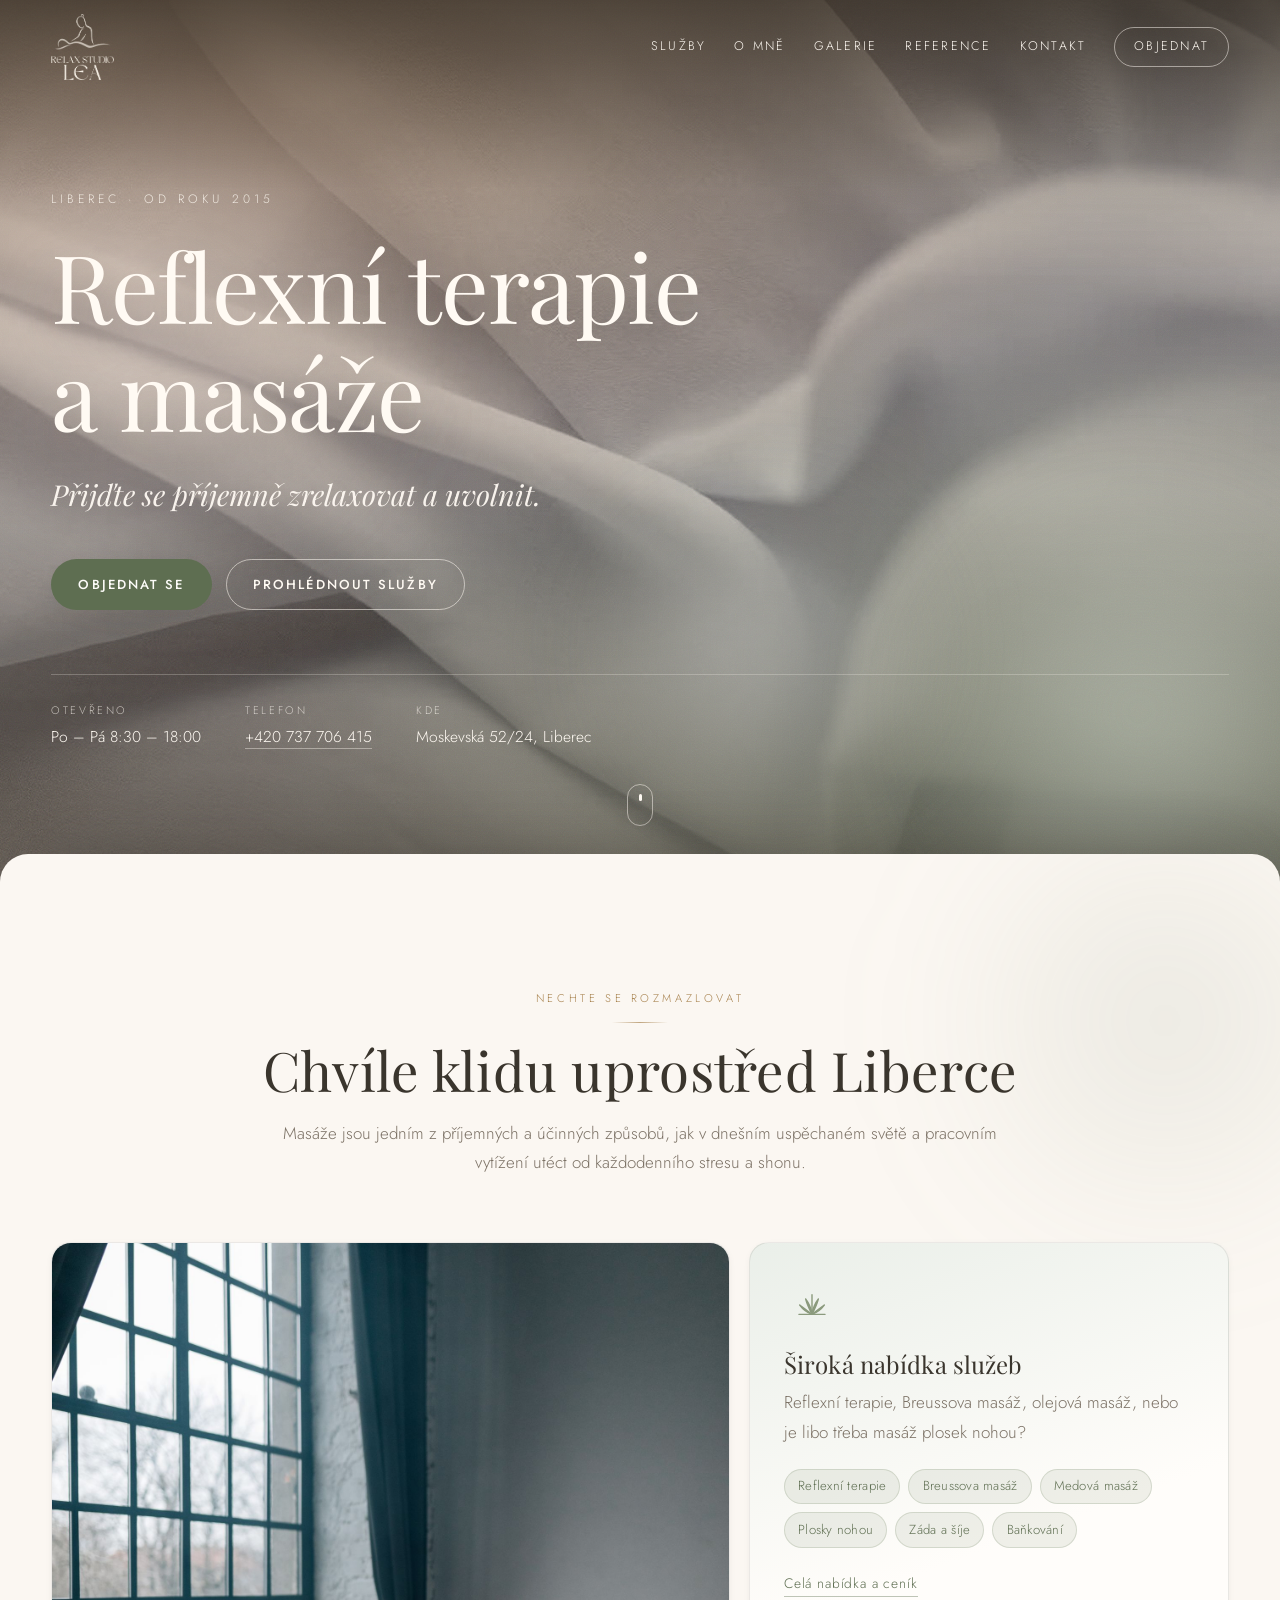
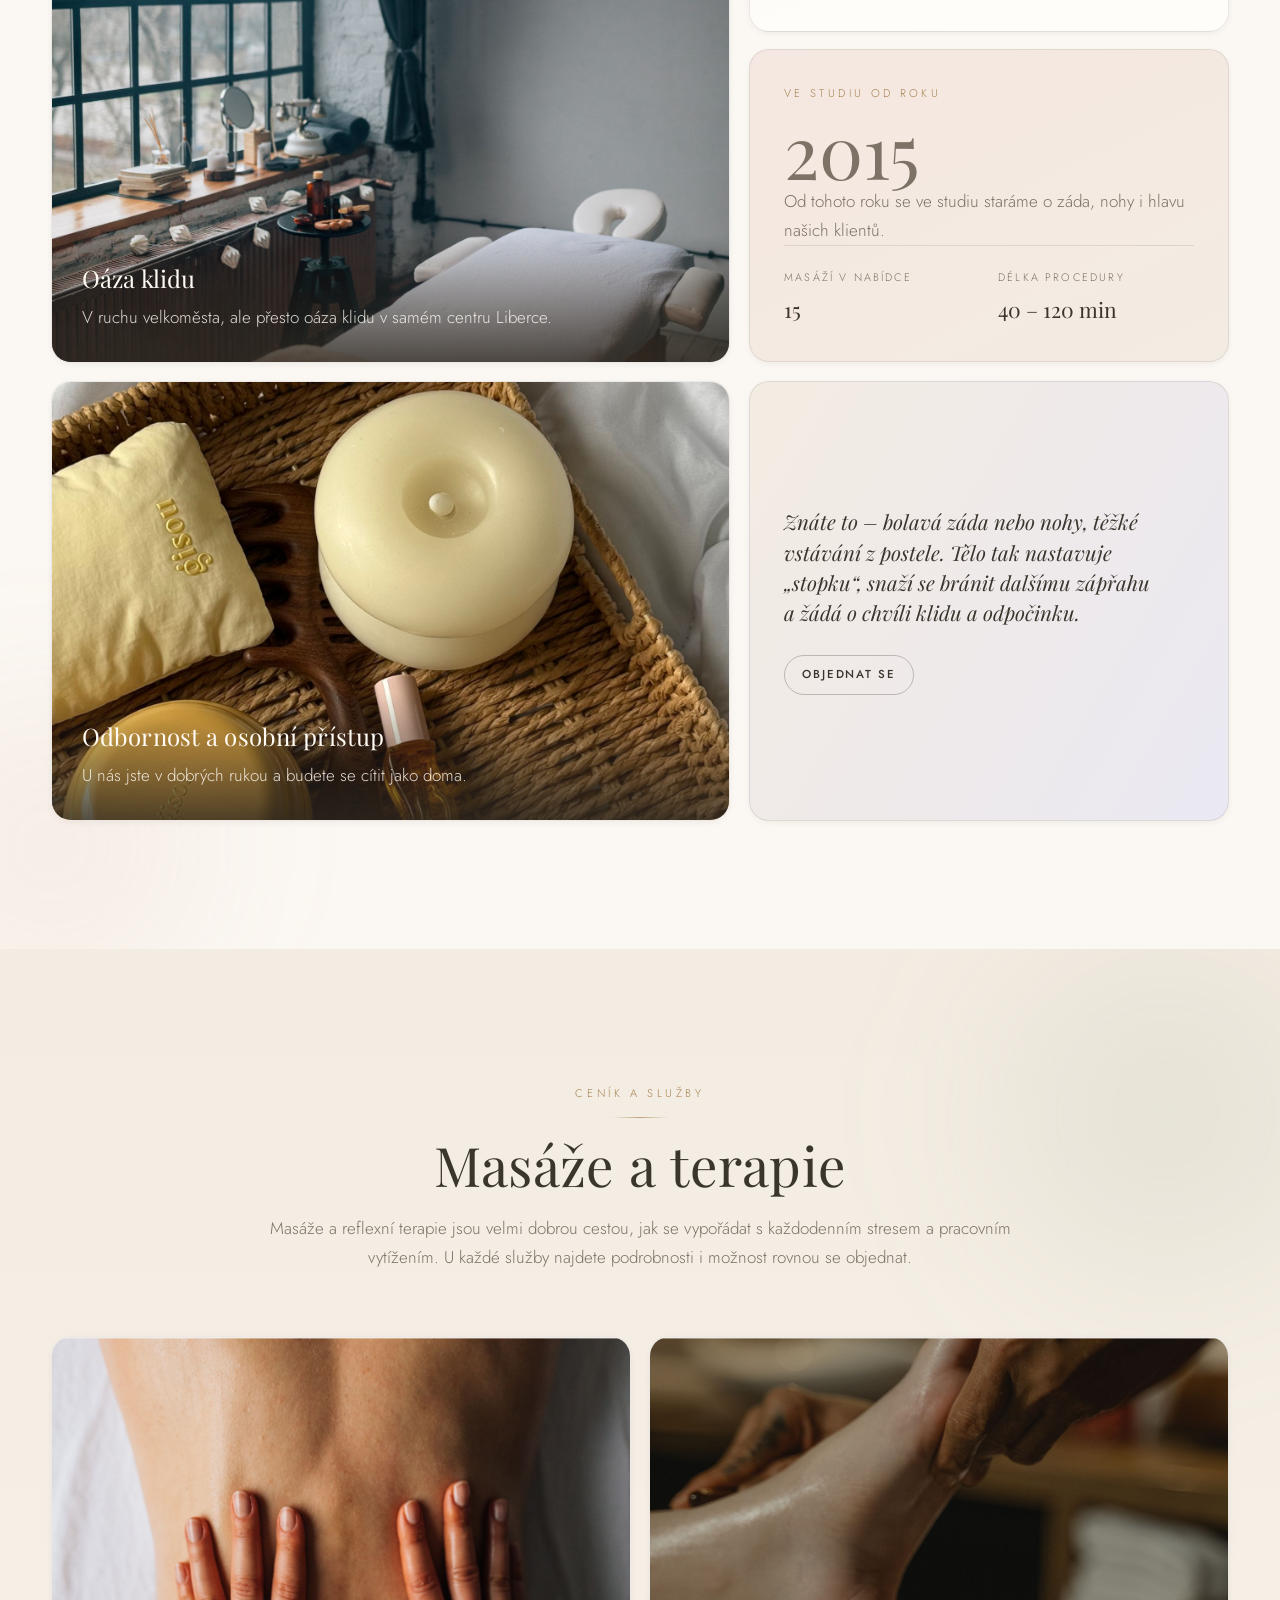
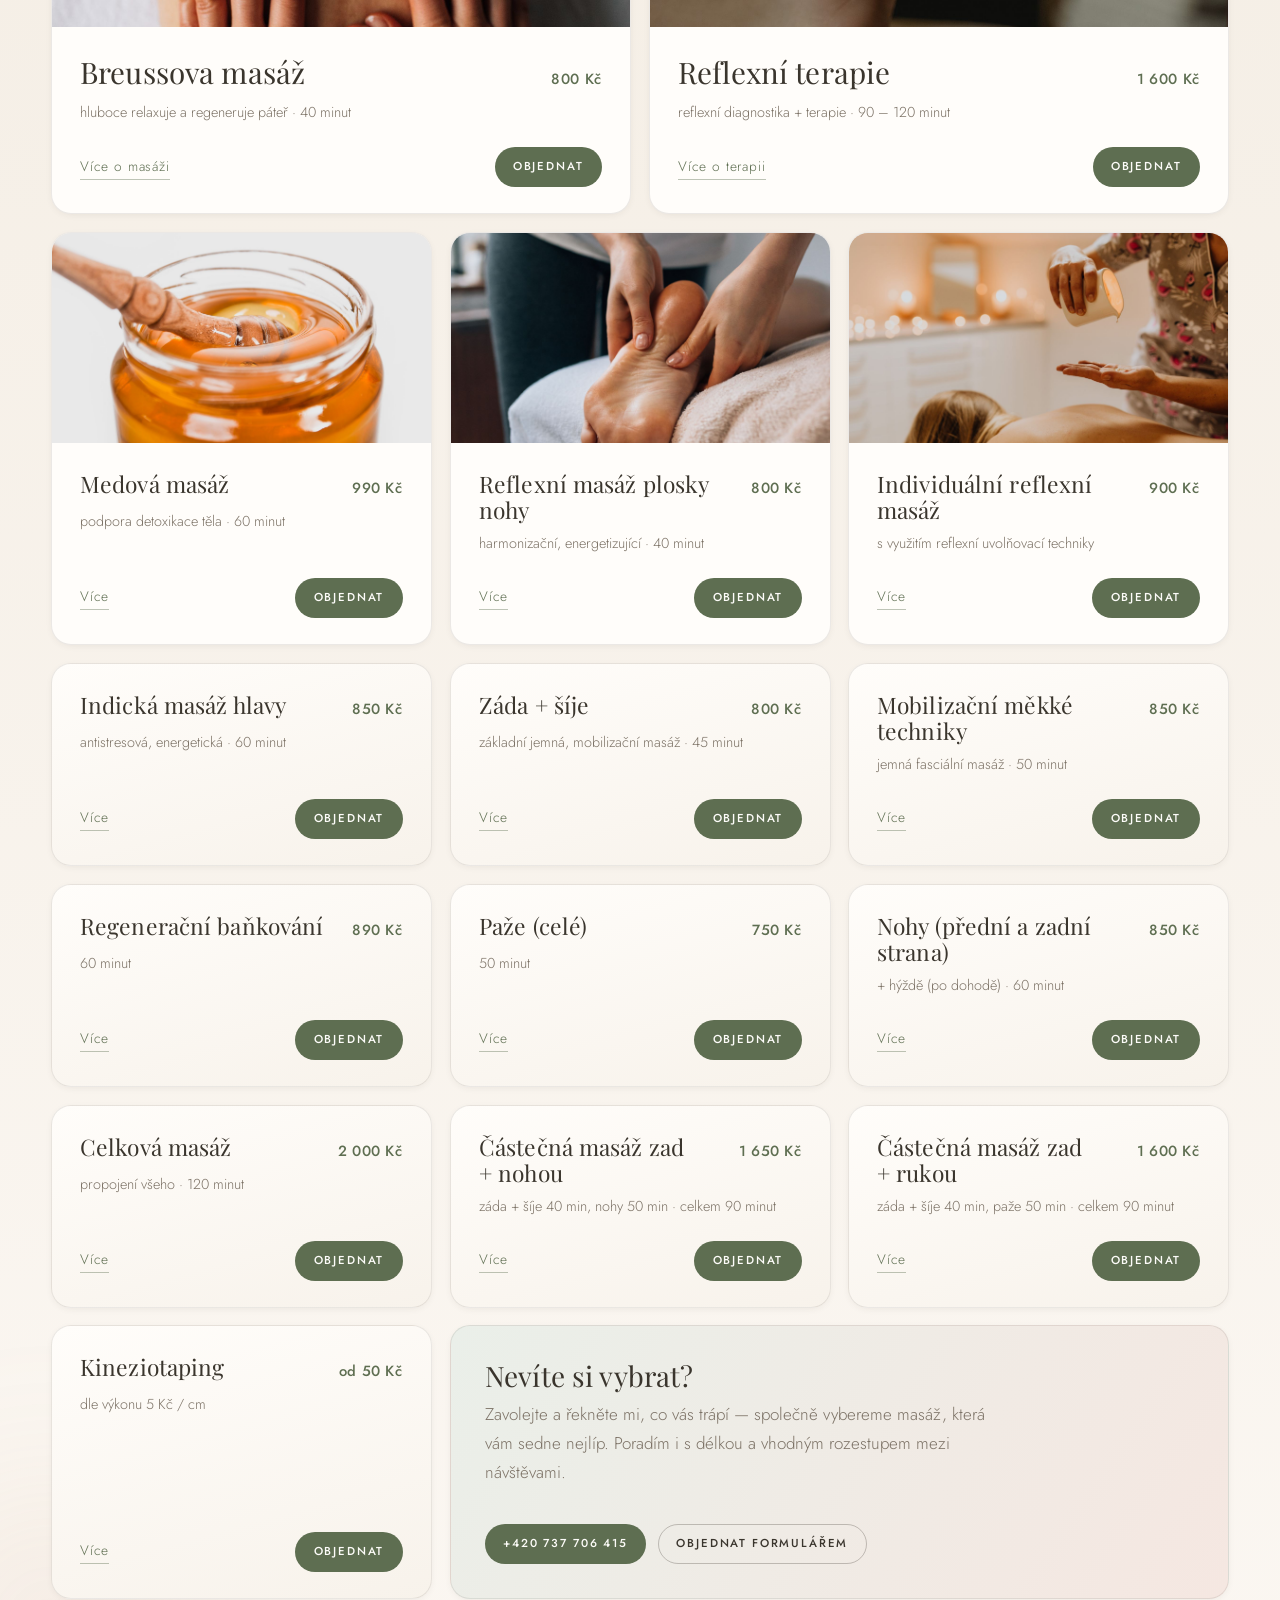
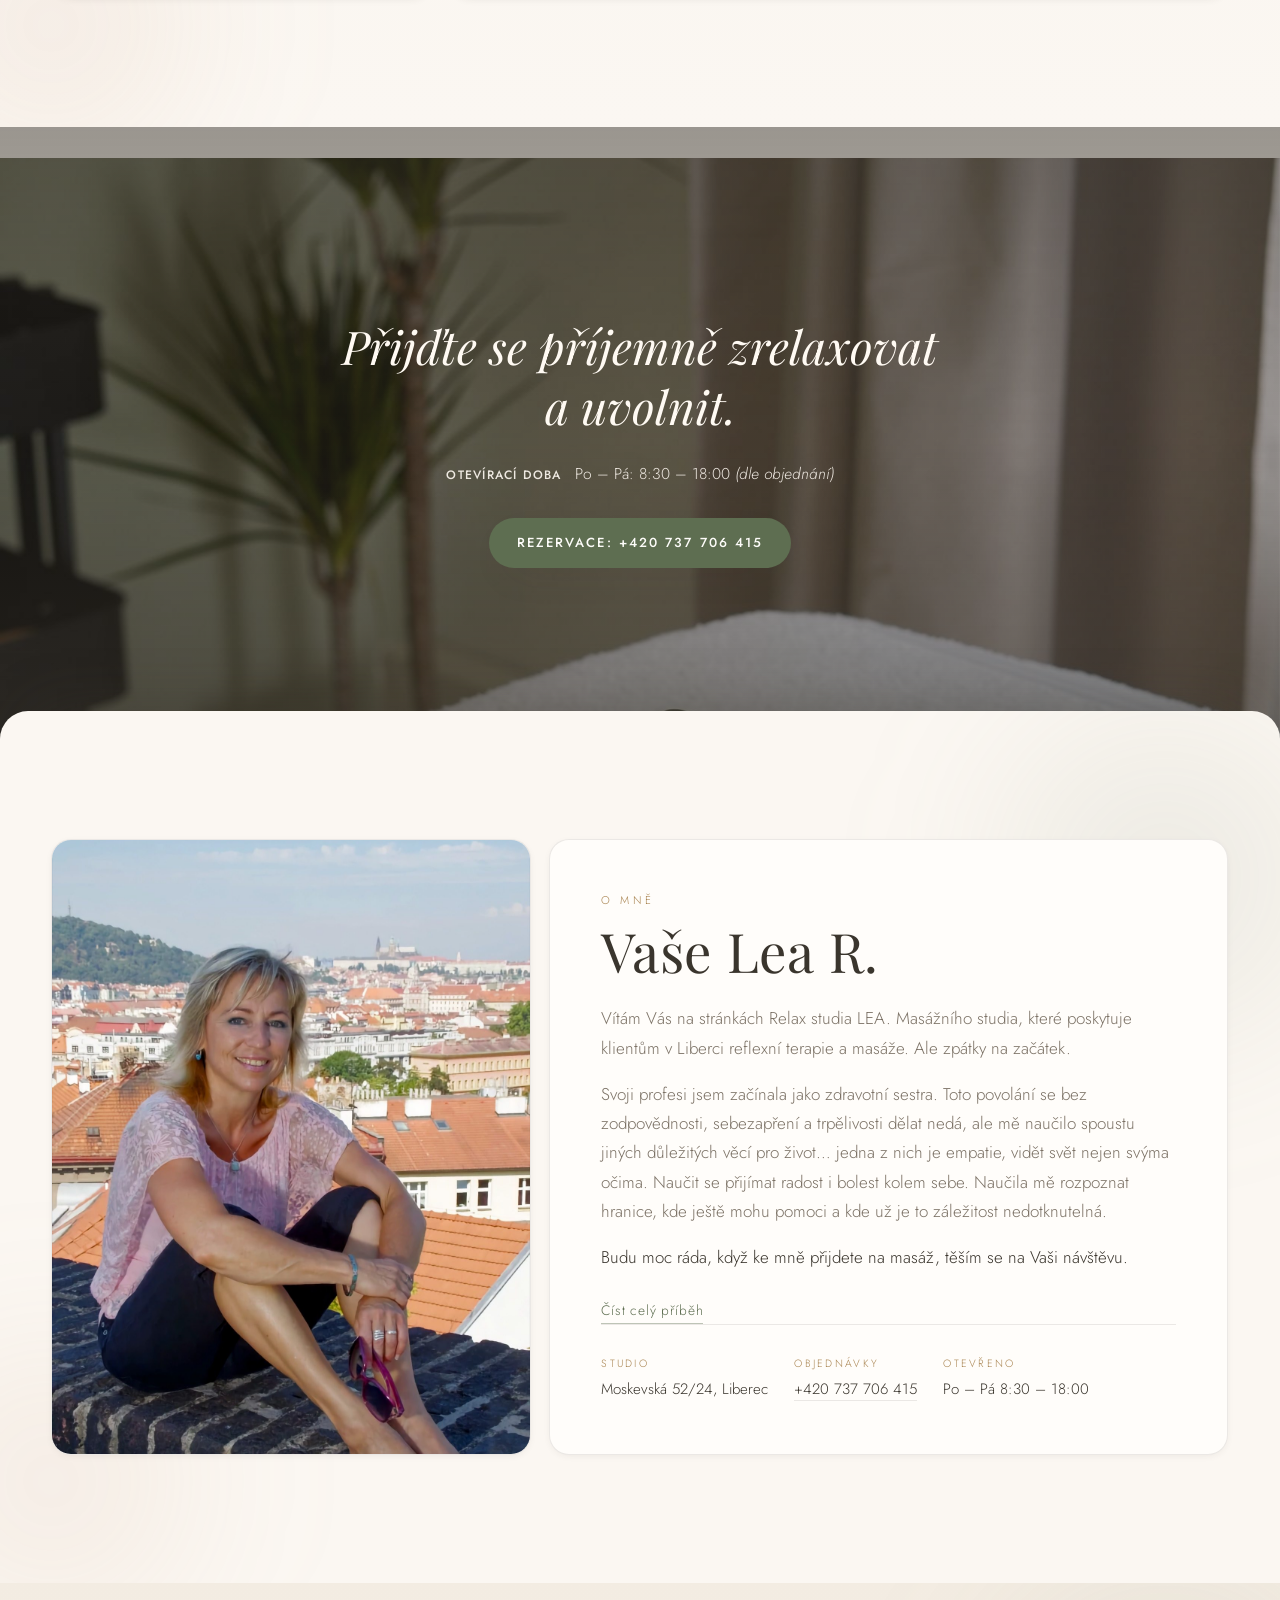
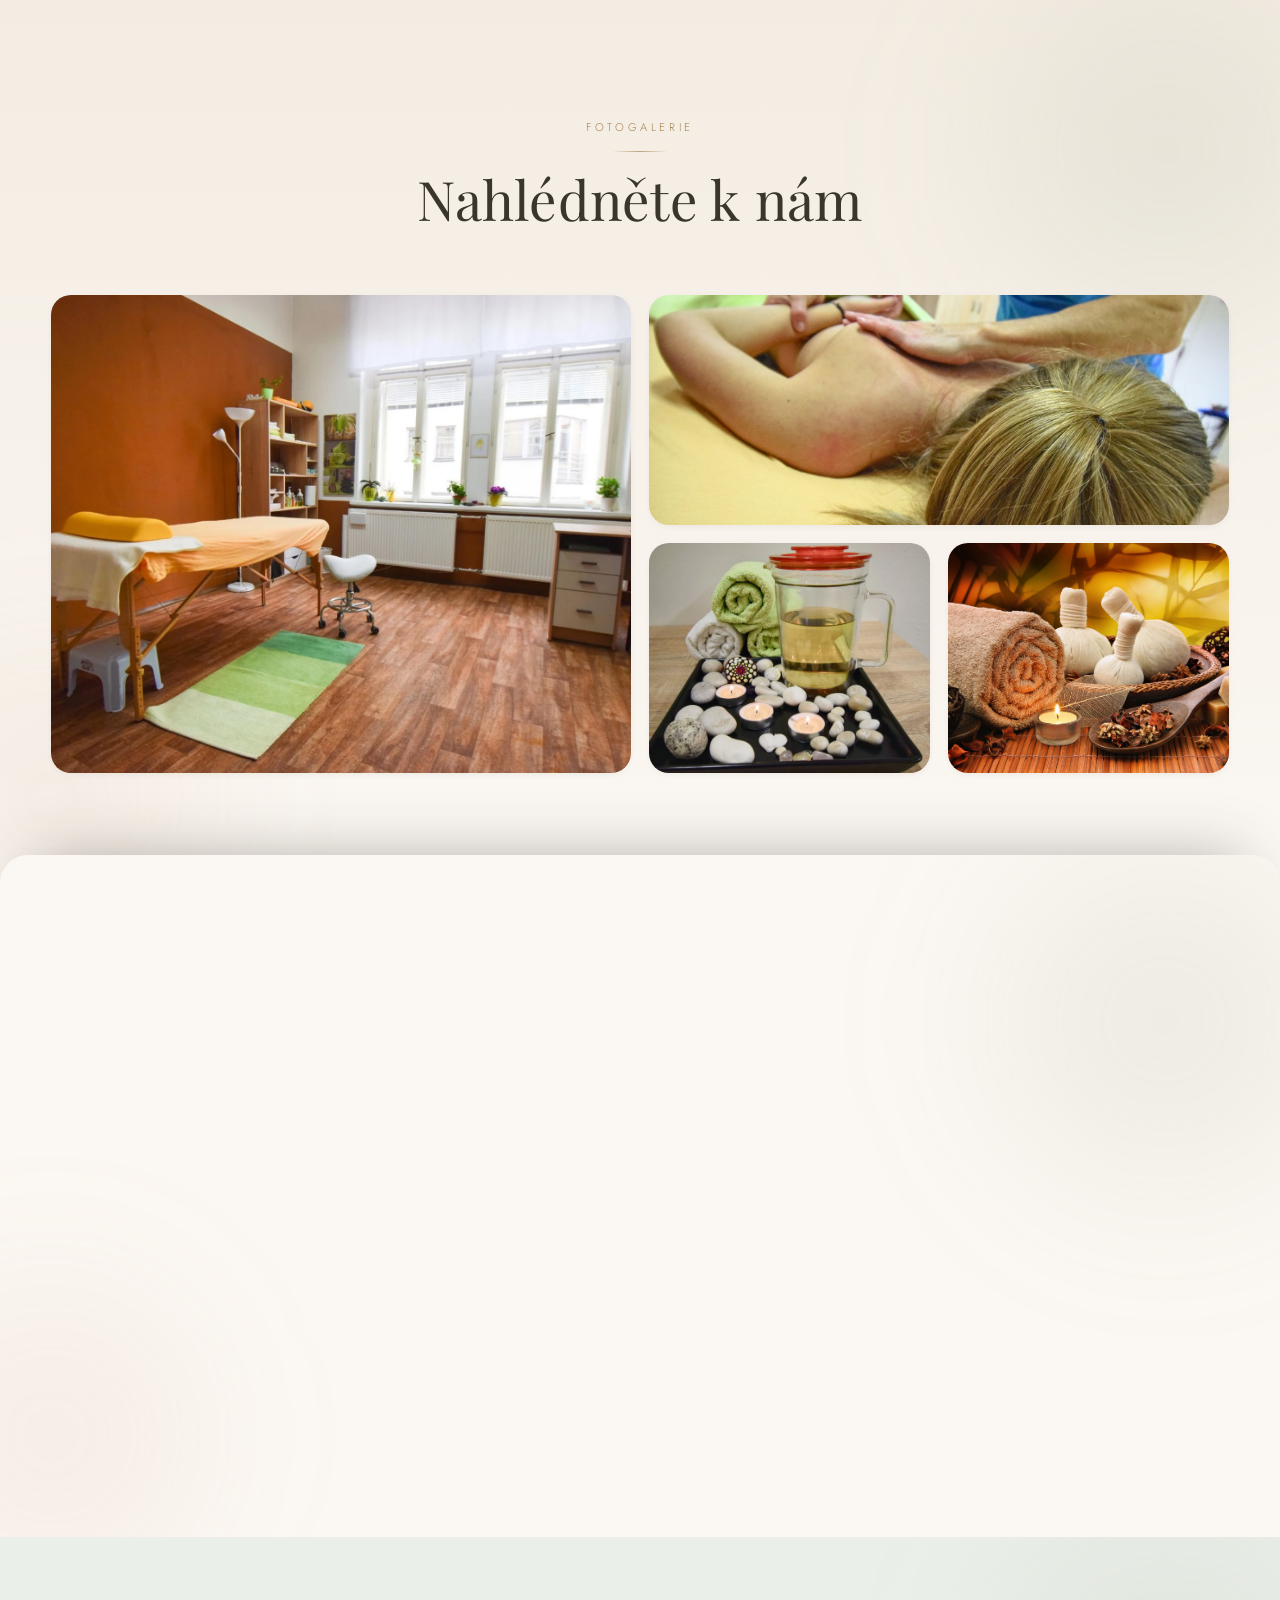
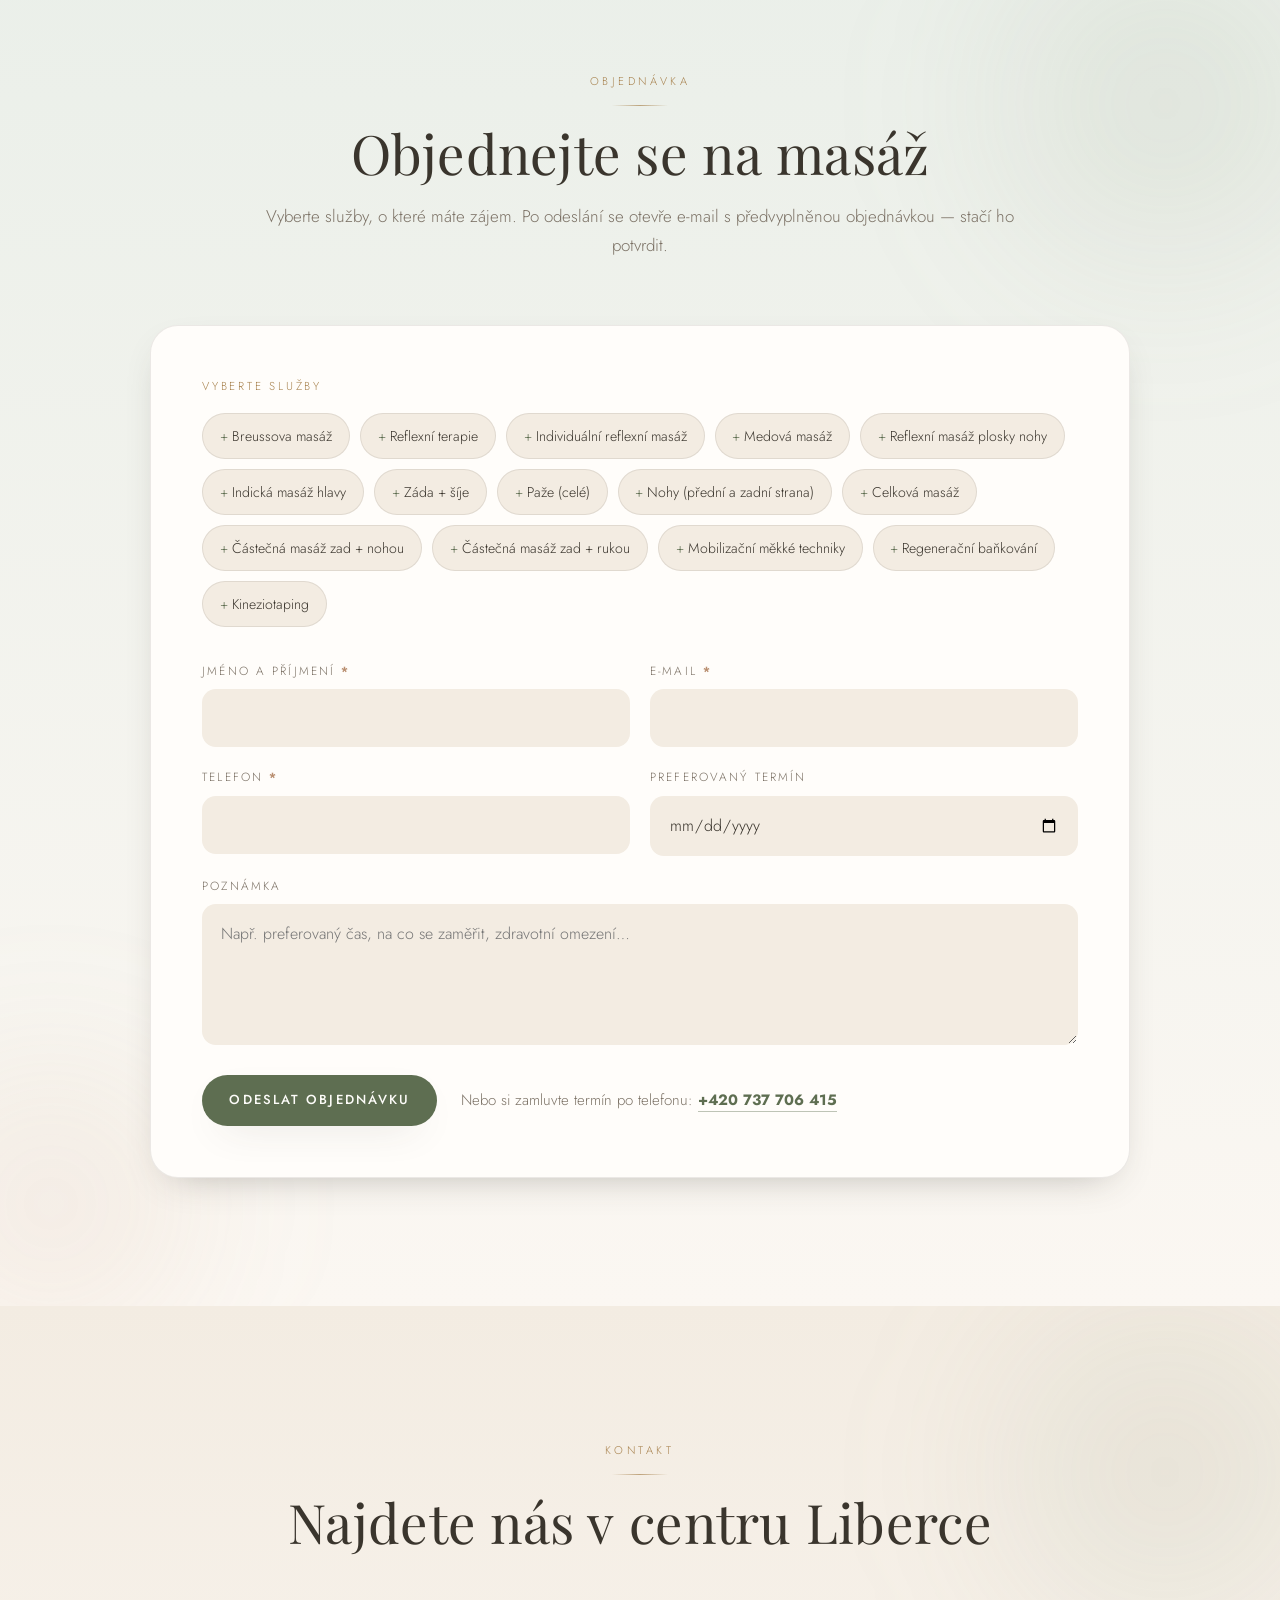
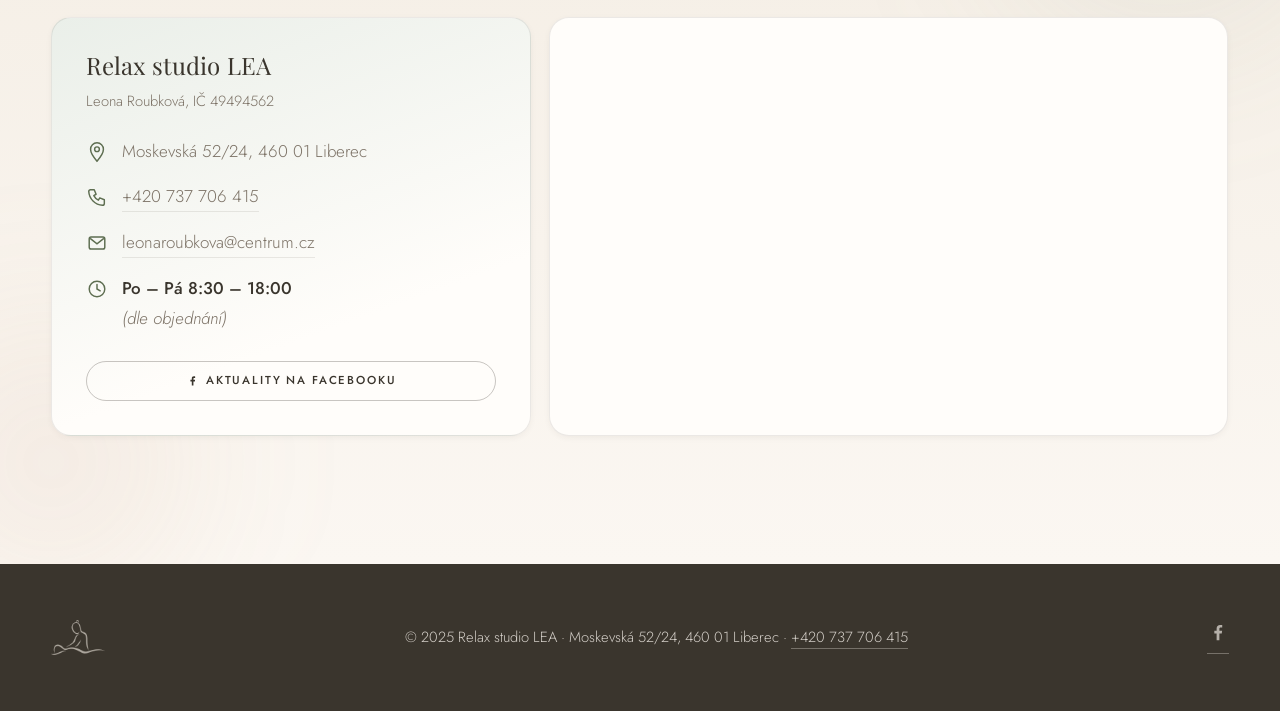
==== web-v2/index.html @ 0a89430f "Hero: ukazatel posunu už není napůl schovaný pod následující sekcí Co-Authored-By: Claude Opus 5 <no" ====
<!DOCTYPE html>
<html lang="cs">
<head>
<meta charset="UTF-8">
<meta name="viewport" content="width=device-width, initial-scale=1.0">
<title>Relax studio LEA — Reflexní terapie a masáže Liberec</title>
<meta name="description" content="Relax studio LEA — reflexní terapie a masáže v centru Liberce. Přijďte se příjemně zrelaxovat a uvolnit. Objednávky na tel: +420 737 706 415.">
<link rel="icon" href="img/favicon.png" type="image/png">
<link rel="preconnect" href="https://fonts.googleapis.com">
<link rel="preconnect" href="https://fonts.gstatic.com" crossorigin>
<link href="https://fonts.googleapis.com/css2?family=Playfair+Display:ital,wght@0,400;0,500;0,600;1,400;1,500&family=Jost:wght@300;400;500;600&display=swap" rel="stylesheet">
<link rel="stylesheet" href="css/style.css?v=4">
</head>
<body>

<a class="skip" href="#obsah">Přeskočit na obsah</a>

<!-- ═══════════ HLAVIČKA ═══════════ -->
<header class="hdr" id="hdr">
  <div class="hdr-in">
    <a href="#uvod" class="hdr-brand" aria-label="Relax studio LEA — úvod">
      <img class="hdr-logo hdr-logo-light" src="img/logo-full-light.png" alt="Relax studio LEA" width="620" height="649">
      <img class="hdr-logo hdr-logo-dark" src="img/logo-full.png" alt="" aria-hidden="true" width="620" height="649">
    </a>
    <nav class="hdr-nav" id="nav" aria-label="Hlavní navigace">
      <a href="#sluzby">Služby</a>
      <a href="#o-mne">O mně</a>
      <a href="#galerie">Galerie</a>
      <a href="#reference">Reference</a>
      <a href="#kontakt">Kontakt</a>
      <a href="#objednavka" class="nav-cta">Objednat</a>
    </nav>
    <button class="hdr-burger" id="burger" aria-label="Otevřít menu" aria-expanded="false" aria-controls="nav">
      <span></span><span></span><span></span>
    </button>
  </div>
</header>

<main id="obsah">

<!-- ═══════════ HERO ═══════════ -->
<section class="hero" id="uvod">
  <div class="hero-media">
    <video class="hero-video" id="heroVideo" autoplay muted loop playsinline preload="none" poster="img/hero-poster.jpg" aria-hidden="true"></video>
    <div class="hero-tint"></div>
    <div class="hero-grain"></div>
  </div>
  <div class="orb orb-a" aria-hidden="true"></div>
  <div class="orb orb-b" aria-hidden="true"></div>
  <div class="orb orb-c" aria-hidden="true"></div>

  <div class="hero-in">
    <p class="hero-eyebrow">Liberec · od roku 2015</p>
    <h1 class="hero-title">Reflexní terapie<br>a&nbsp;masáže</h1>
    <p class="hero-lead">Přijďte se příjemně zrelaxovat a&nbsp;uvolnit.</p>
    <div class="hero-btns">
      <a href="#objednavka" class="btn btn-fill">Objednat se</a>
      <a href="#sluzby" class="btn btn-line">Prohlédnout služby</a>
    </div>
    <dl class="hero-facts">
      <div><dt>Otevřeno</dt><dd>Po&nbsp;–&nbsp;Pá 8:30&nbsp;–&nbsp;18:00</dd></div>
      <div><dt>Telefon</dt><dd><a href="tel:+420737706415">+420&nbsp;737&nbsp;706&nbsp;415</a></dd></div>
      <div><dt>Kde</dt><dd>Moskevská 52/24, Liberec</dd></div>
    </dl>
  </div>
  <a class="hero-scroll" href="#uvitani" aria-label="Posunout dolů"><span></span></a>
</section>

<!-- ═══════════ BENTO — UVÍTÁNÍ ═══════════ -->
<section class="sec sec-lift" id="uvitani">
  <div class="wrap">
    <header class="head reveal">
      <span class="kicker">Nechte se rozmazlovat</span>
      <h2>Chvíle klidu uprostřed&nbsp;Liberce</h2>
      <p class="lead">Masáže jsou jedním z&nbsp;příjemných a&nbsp;účinných způsobů, jak v&nbsp;dnešním uspěchaném světě a&nbsp;pracovním vytížení utéct od každodenního stresu a&nbsp;shonu.</p>
    </header>

    <div class="bento bento-intro">
      <article class="tile tile-photo c7 r2 reveal">
        <img src="img/studio-1.jpg" alt="Masážní lehátko u okna" loading="lazy" data-speed="0.06">
        <div class="tile-cap"><h3>Oáza klidu</h3><p>V&nbsp;ruchu velkoměsta, ale přesto oáza klidu v&nbsp;samém centru Liberce.</p></div>
      </article>

      <article class="tile tile-soft c5 reveal" style="--d:.08s">
        <span class="tile-ico" aria-hidden="true">
          <svg viewBox="0 0 60 60" fill="none" stroke="currentColor" stroke-width="1.5" stroke-linecap="round" stroke-linejoin="round"><path d="M30 40c0-9 0-15 0-21 0 6 0 12 0 21Z"/><path d="M30 40c-3.4-6.6-5.6-12-6.8-16.4 3.4 4.4 5.8 9.8 6.8 16.4Zm0 0c3.4-6.6 5.6-12 6.8-16.4-3.4 4.4-5.8 9.8-6.8 16.4Z"/><path d="M30 40c-5.6-4.4-10-7.8-13.2-10 3.2 4.4 7.6 7.8 13.2 10Zm0 0c5.6-4.4 10-7.8 13.2-10-3.2 4.4-7.6 7.8-13.2 10Z"/><path d="M16 40h28"/></svg>
        </span>
        <h3>Široká nabídka služeb</h3>
        <p>Reflexní terapie, Breussova masáž, olejová masáž, nebo je libo třeba masáž plosek nohou?</p>
        <ul class="tile-tags">
          <li>Reflexní terapie</li>
          <li>Breussova masáž</li>
          <li>Medová masáž</li>
          <li>Plosky nohou</li>
          <li>Záda a&nbsp;šíje</li>
          <li>Baňkování</li>
        </ul>
        <a href="#sluzby" class="lnk tile-lnk">Celá nabídka a&nbsp;ceník</a>
      </article>

      <article class="tile tile-accent c5 reveal" style="--d:.16s">
        <span class="tile-kicker">Ve&nbsp;studiu od&nbsp;roku</span>
        <p class="tile-num">2015</p>
        <p>Od tohoto roku se ve&nbsp;studiu staráme o&nbsp;záda, nohy i&nbsp;hlavu našich klientů.</p>
        <dl class="tile-stats">
          <div><dt>Masáží v&nbsp;nabídce</dt><dd>15</dd></div>
          <div><dt>Délka procedury</dt><dd>40&nbsp;–&nbsp;120&nbsp;min</dd></div>
        </dl>
      </article>

      <article class="tile tile-photo c7 reveal" style="--d:.24s">
        <img src="img/detail-tray.jpg" alt="Svíčka a kosmetika na podnose" loading="lazy" data-speed="0.05">
        <div class="tile-cap"><h3>Odbornost a&nbsp;osobní přístup</h3><p>U&nbsp;nás jste v&nbsp;dobrých rukou a&nbsp;budete se cítit jako doma.</p></div>
      </article>

      <article class="tile tile-quote c5 reveal" style="--d:.32s">
        <blockquote>Znáte to – bolavá záda nebo nohy, těžké vstávání z&nbsp;postele. Tělo tak nastavuje „stopku“, snaží se bránit dalšímu zápřahu a&nbsp;žádá o&nbsp;chvíli klidu a&nbsp;odpočinku.</blockquote>
        <a href="#objednavka" class="btn btn-line sm">Objednat se</a>
      </article>
    </div>
  </div>
</section>

<!-- ═══════════ SLUŽBY ═══════════ -->
<section class="sec sec-tint" id="sluzby">
  <div class="wrap">
    <header class="head reveal">
      <span class="kicker">Ceník a&nbsp;služby</span>
      <h2>Masáže a&nbsp;terapie</h2>
      <p class="lead">Masáže a&nbsp;reflexní terapie jsou velmi dobrou cestou, jak se vypořádat s&nbsp;každodenním stresem a&nbsp;pracovním vytížením. U&nbsp;každé služby najdete podrobnosti i&nbsp;možnost rovnou se objednat.</p>
    </header>

    <div class="bento bento-srv">

      <article class="srv srv-big c6 reveal" data-srv="Breussova masáž">
        <div class="srv-img"><img src="img/masaz-zada.jpg" alt="Masáž zad" loading="lazy" data-speed="0.05"></div>
        <div class="srv-body">
          <div class="srv-top"><h3>Breussova masáž</h3><span class="srv-price">800&nbsp;Kč</span></div>
          <p class="srv-meta">hluboce relaxuje a&nbsp;regeneruje páteř · 40&nbsp;minut</p>
          <div class="srv-detail" hidden>
            <p>Jemná energetická masáž zad vedená podél páteře. Pracuje se pomalými tahy s&nbsp;olejem, bez tlaku na obratle — cílem je uvolnit svalstvo kolem páteře a&nbsp;dát prostor meziobratlovým ploténkám. Masáž je nebolestivá a&nbsp;klienti u&nbsp;ní často usínají. Doporučujeme po&nbsp;ní chvíli v&nbsp;klidu poležet a&nbsp;dodržet pitný režim.</p>
          </div>
          <div class="srv-acts">
            <button class="lnk srv-more" type="button" aria-expanded="false">Více o&nbsp;masáži</button>
            <button class="btn btn-fill sm srv-book" type="button">Objednat</button>
          </div>
        </div>
      </article>

      <article class="srv srv-big c6 reveal" style="--d:.08s" data-srv="Reflexní terapie">
        <div class="srv-img"><img src="img/masaz-plosky.jpg" alt="Reflexní terapie chodidel" loading="lazy" data-speed="0.05"></div>
        <div class="srv-body">
          <div class="srv-top"><h3>Reflexní terapie</h3><span class="srv-price">1&nbsp;600&nbsp;Kč</span></div>
          <p class="srv-meta">reflexní diagnostika +&nbsp;terapie · 90&nbsp;–&nbsp;120&nbsp;minut</p>
          <div class="srv-detail" hidden>
            <p>Nejdelší a&nbsp;nejkomplexnější procedura ve&nbsp;studiu. Vychází z&nbsp;principu, že na&nbsp;chodidle jsou plošky odpovídající jednotlivým částem těla. Terapie začíná prohlídkou a&nbsp;rozborem chodidel, teprve pak následuje samotné cílené ošetření tlakovými technikami. Součástí je i&nbsp;doporučení, na&nbsp;co se zaměřit doma.</p>
          </div>
          <div class="srv-acts">
            <button class="lnk srv-more" type="button" aria-expanded="false">Více o&nbsp;terapii</button>
            <button class="btn btn-fill sm srv-book" type="button">Objednat</button>
          </div>
        </div>
      </article>

      <article class="srv c4 reveal" data-srv="Medová masáž">
        <div class="srv-img"><img src="img/detail-med.jpg" alt="Med ve skleněné nádobě" loading="lazy"></div>
        <div class="srv-body">
          <div class="srv-top"><h3>Medová masáž</h3><span class="srv-price">990&nbsp;Kč</span></div>
          <p class="srv-meta">podpora detoxikace těla · 60&nbsp;minut</p>
          <div class="srv-detail" hidden>
            <p>Med se nanáší na&nbsp;záda a&nbsp;vklepává se do&nbsp;pokožky opakovaným přiložením a&nbsp;odtržením dlaní. Procedura pokožku výrazně prokrví, proto může po&nbsp;masáži chvíli přetrvávat zarudnutí. Na&nbsp;závěr se med smyje a&nbsp;záda se ošetří. Naplánujte si po&nbsp;masáži klidnější program.</p>
          </div>
          <div class="srv-acts">
            <button class="lnk srv-more" type="button" aria-expanded="false">Více</button>
            <button class="btn btn-fill sm srv-book" type="button">Objednat</button>
          </div>
        </div>
      </article>

      <article class="srv c4 reveal" style="--d:.08s" data-srv="Reflexní masáž plosky nohy">
        <div class="srv-img"><img src="img/masaz-nohy.jpg" alt="Masáž nohy" loading="lazy"></div>
        <div class="srv-body">
          <div class="srv-top"><h3>Reflexní masáž plosky nohy</h3><span class="srv-price">800&nbsp;Kč</span></div>
          <p class="srv-meta">harmonizační, energetizující · 40&nbsp;minut</p>
          <div class="srv-detail" hidden>
            <p>Kratší varianta práce s&nbsp;chodidly — bez vstupní diagnostiky, zaměřená na&nbsp;celkové uvolnění a&nbsp;prohřátí nohou. Příjemná volba, pokud celý den stojíte nebo hodně chodíte.</p>
          </div>
          <div class="srv-acts">
            <button class="lnk srv-more" type="button" aria-expanded="false">Více</button>
            <button class="btn btn-fill sm srv-book" type="button">Objednat</button>
          </div>
        </div>
      </article>

      <article class="srv c4 reveal" style="--d:.16s" data-srv="Individuální reflexní masáž">
        <div class="srv-img"><img src="img/detail-olej.jpg" alt="Masážní olej" loading="lazy"></div>
        <div class="srv-body">
          <div class="srv-top"><h3>Individuální reflexní masáž</h3><span class="srv-price">900&nbsp;Kč</span></div>
          <p class="srv-meta">s&nbsp;využitím reflexní uvolňovací techniky</p>
          <div class="srv-detail" hidden>
            <p>Masáž sestavená podle toho, co vás zrovna trápí. Kombinuje klasické hlazení a&nbsp;hnětení s&nbsp;reflexními uvolňovacími technikami. Rozsah i&nbsp;intenzitu domlouváme na&nbsp;místě.</p>
          </div>
          <div class="srv-acts">
            <button class="lnk srv-more" type="button" aria-expanded="false">Více</button>
            <button class="btn btn-fill sm srv-book" type="button">Objednat</button>
          </div>
        </div>
      </article>

      <article class="srv srv-slim c4 reveal" data-srv="Indická masáž hlavy">
        <div class="srv-body">
          <div class="srv-top"><h3>Indická masáž hlavy</h3><span class="srv-price">850&nbsp;Kč</span></div>
          <p class="srv-meta">antistresová, energetická · 60&nbsp;minut</p>
          <div class="srv-detail" hidden>
            <p>Masáž hlavy, šíje, ramen a&nbsp;horní části zad. Provádí se vsedě a&nbsp;bez oleje, takže po&nbsp;ní můžete rovnou pokračovat v&nbsp;programu. Vhodná při dlouhém sezení u&nbsp;počítače a&nbsp;pocitu ztuhlé šíje.</p>
          </div>
          <div class="srv-acts">
            <button class="lnk srv-more" type="button" aria-expanded="false">Více</button>
            <button class="btn btn-fill sm srv-book" type="button">Objednat</button>
          </div>
        </div>
      </article>

      <article class="srv srv-slim c4 reveal" style="--d:.08s" data-srv="Záda + šíje">
        <div class="srv-body">
          <div class="srv-top"><h3>Záda +&nbsp;šíje</h3><span class="srv-price">800&nbsp;Kč</span></div>
          <p class="srv-meta">základní jemná, mobilizační masáž · 45&nbsp;minut</p>
          <div class="srv-detail" hidden>
            <p>Nejžádanější klasika. Uvolnění zádového svalstva, šíje a&nbsp;ramen jemnými hnětacími a&nbsp;mobilizačními hmaty. Dobrá volba, pokud jdete na&nbsp;masáž poprvé.</p>
          </div>
          <div class="srv-acts">
            <button class="lnk srv-more" type="button" aria-expanded="false">Více</button>
            <button class="btn btn-fill sm srv-book" type="button">Objednat</button>
          </div>
        </div>
      </article>

      <article class="srv srv-slim c4 reveal" style="--d:.16s" data-srv="Mobilizační měkké techniky">
        <div class="srv-body">
          <div class="srv-top"><h3>Mobilizační měkké techniky</h3><span class="srv-price">850&nbsp;Kč</span></div>
          <p class="srv-meta">jemná fasciální masáž · 50&nbsp;minut</p>
          <div class="srv-detail" hidden>
            <p>Pomalá práce s&nbsp;povrchovými vrstvami tkání a&nbsp;fasciemi. Používají se dlouhé tahy a&nbsp;držení v&nbsp;napětí, bez rychlých a&nbsp;tvrdých hmatů. Vhodné pro&nbsp;citlivější klienty.</p>
          </div>
          <div class="srv-acts">
            <button class="lnk srv-more" type="button" aria-expanded="false">Více</button>
            <button class="btn btn-fill sm srv-book" type="button">Objednat</button>
          </div>
        </div>
      </article>

      <article class="srv srv-slim c4 reveal" data-srv="Regenerační baňkování">
        <div class="srv-body">
          <div class="srv-top"><h3>Regenerační baňkování</h3><span class="srv-price">890&nbsp;Kč</span></div>
          <p class="srv-meta">60&nbsp;minut</p>
          <div class="srv-detail" hidden>
            <p>Pomocí podtlaku v&nbsp;baňkách se nadzvedávají povrchové vrstvy tkání a&nbsp;prokrvuje se ošetřované místo. Baňky se buď nechávají stát, nebo se s&nbsp;nimi klouže po&nbsp;naolejované pokožce. Po&nbsp;ošetření mohou několik dní zůstat kulaté stopy — je to běžný projev, ne modřina po&nbsp;úderu.</p>
          </div>
          <div class="srv-acts">
            <button class="lnk srv-more" type="button" aria-expanded="false">Více</button>
            <button class="btn btn-fill sm srv-book" type="button">Objednat</button>
          </div>
        </div>
      </article>

      <article class="srv srv-slim c4 reveal" style="--d:.08s" data-srv="Paže (celé)">
        <div class="srv-body">
          <div class="srv-top"><h3>Paže (celé)</h3><span class="srv-price">750&nbsp;Kč</span></div>
          <p class="srv-meta">50&nbsp;minut</p>
          <div class="srv-detail" hidden>
            <p>Masáž paží od&nbsp;ramene po&nbsp;dlaň včetně předloktí. Oceníte ji při jednostranné zátěži — práci s&nbsp;myší, řízení, ruční práci nebo sportu.</p>
          </div>
          <div class="srv-acts">
            <button class="lnk srv-more" type="button" aria-expanded="false">Více</button>
            <button class="btn btn-fill sm srv-book" type="button">Objednat</button>
          </div>
        </div>
      </article>

      <article class="srv srv-slim c4 reveal" style="--d:.16s" data-srv="Nohy (přední a zadní strana)">
        <div class="srv-body">
          <div class="srv-top"><h3>Nohy (přední a&nbsp;zadní strana)</h3><span class="srv-price">850&nbsp;Kč</span></div>
          <p class="srv-meta">+&nbsp;hýždě (po dohodě) · 60&nbsp;minut</p>
          <div class="srv-detail" hidden>
            <p>Celé nohy z&nbsp;obou stran — lýtka, stehna i&nbsp;chodidla. Úlevová volba pro&nbsp;těžké nohy po&nbsp;dlouhém stání, chůzi nebo sportu.</p>
          </div>
          <div class="srv-acts">
            <button class="lnk srv-more" type="button" aria-expanded="false">Více</button>
            <button class="btn btn-fill sm srv-book" type="button">Objednat</button>
          </div>
        </div>
      </article>

      <article class="srv srv-slim c4 reveal" data-srv="Celková masáž">
        <div class="srv-body">
          <div class="srv-top"><h3>Celková masáž</h3><span class="srv-price">2&nbsp;000&nbsp;Kč</span></div>
          <p class="srv-meta">propojení všeho · 120&nbsp;minut</p>
          <div class="srv-detail" hidden>
            <p>Dvě hodiny jen pro&nbsp;vás — záda, šíje, paže i&nbsp;nohy v&nbsp;jednom sezení. Tempo je pomalejší, aby bylo na&nbsp;každou část dost času.</p>
          </div>
          <div class="srv-acts">
            <button class="lnk srv-more" type="button" aria-expanded="false">Více</button>
            <button class="btn btn-fill sm srv-book" type="button">Objednat</button>
          </div>
        </div>
      </article>

      <article class="srv srv-slim c4 reveal" style="--d:.08s" data-srv="Částečná masáž zad + nohou">
        <div class="srv-body">
          <div class="srv-top"><h3>Částečná masáž zad +&nbsp;nohou</h3><span class="srv-price">1&nbsp;650&nbsp;Kč</span></div>
          <p class="srv-meta">záda +&nbsp;šíje 40&nbsp;min, nohy 50&nbsp;min · celkem 90&nbsp;minut</p>
          <div class="srv-detail" hidden>
            <p>Kombinace dvou nejžádanějších partií v&nbsp;jedné návštěvě. Nejčastěji ji volí lidé, kteří střídají sezení u&nbsp;stolu s&nbsp;dlouhým stáním nebo během.</p>
          </div>
          <div class="srv-acts">
            <button class="lnk srv-more" type="button" aria-expanded="false">Více</button>
            <button class="btn btn-fill sm srv-book" type="button">Objednat</button>
          </div>
        </div>
      </article>

      <article class="srv srv-slim c4 reveal" style="--d:.16s" data-srv="Částečná masáž zad + rukou">
        <div class="srv-body">
          <div class="srv-top"><h3>Částečná masáž zad +&nbsp;rukou</h3><span class="srv-price">1&nbsp;600&nbsp;Kč</span></div>
          <p class="srv-meta">záda +&nbsp;šíje 40&nbsp;min, paže 50&nbsp;min · celkem 90&nbsp;minut</p>
          <div class="srv-detail" hidden>
            <p>Záda, šíje a&nbsp;k&nbsp;tomu celé paže. Vhodné při jednostranném přetížení horní poloviny těla.</p>
          </div>
          <div class="srv-acts">
            <button class="lnk srv-more" type="button" aria-expanded="false">Více</button>
            <button class="btn btn-fill sm srv-book" type="button">Objednat</button>
          </div>
        </div>
      </article>

      <article class="srv srv-slim c4 reveal" data-srv="Kineziotaping">
        <div class="srv-body">
          <div class="srv-top"><h3>Kineziotaping</h3><span class="srv-price">od&nbsp;50&nbsp;Kč</span></div>
          <p class="srv-meta">dle výkonu 5&nbsp;Kč&nbsp;/&nbsp;cm</p>
          <div class="srv-detail" hidden>
            <p>Nalepení pružné bavlněné pásky na&nbsp;kůži tak, aby podpořila sval nebo kloub a&nbsp;přitom nebránila pohybu. Páska na&nbsp;těle vydrží několik dní včetně sprchování. Nejčastěji se přidává na&nbsp;závěr masáže.</p>
          </div>
          <div class="srv-acts">
            <button class="lnk srv-more" type="button" aria-expanded="false">Více</button>
            <button class="btn btn-fill sm srv-book" type="button">Objednat</button>
          </div>
        </div>
      </article>

      <article class="tile srv-cta c8 reveal" style="--d:.08s">
        <div>
          <h3>Nevíte si vybrat?</h3>
          <p>Zavolejte a&nbsp;řekněte mi, co vás trápí — společně vybereme masáž, která vám sedne nejlíp. Poradím i&nbsp;s&nbsp;délkou a&nbsp;vhodným rozestupem mezi návštěvami.</p>
        </div>
        <div class="srv-cta-btns">
          <a href="tel:+420737706415" class="btn btn-fill sm">+420&nbsp;737&nbsp;706&nbsp;415</a>
          <a href="#objednavka" class="btn btn-line sm">Objednat formulářem</a>
        </div>
      </article>
    </div>
  </div>
</section>

<!-- ═══════════ PARALLAX PÁS ═══════════ -->
<section class="band">
  <div class="band-bg" data-speed="0.18" style="background-image:url('img/studio-3.jpg')"></div>
  <div class="band-veil"></div>
  <div class="band-in reveal">
    <p class="band-quote">Přijďte se příjemně zrelaxovat a&nbsp;uvolnit.</p>
    <p class="band-hours"><strong>Otevírací doba</strong> Po&nbsp;–&nbsp;Pá: 8:30&nbsp;–&nbsp;18:00 <em>(dle objednání)</em></p>
    <a href="tel:+420737706415" class="btn btn-fill">Rezervace: +420&nbsp;737&nbsp;706&nbsp;415</a>
  </div>
</section>

<!-- ═══════════ O MNĚ ═══════════ -->
<section class="sec sec-lift" id="o-mne">
  <div class="wrap">
    <div class="bento bento-about">
      <div class="tile tile-photo about-photo c5 reveal-l">
        <img src="img/o-mne.jpg" alt="Leona Roubková — Relax studio LEA" loading="lazy" data-speed="0.05">
      </div>
      <div class="about-text c7 reveal-r">
        <span class="kicker">O&nbsp;mně</span>
        <h2>Vaše Lea&nbsp;R.</h2>
        <p>Vítám Vás na&nbsp;stránkách Relax studia LEA. Masážního studia, které poskytuje klientům v&nbsp;Liberci reflexní terapie a&nbsp;masáže. Ale zpátky na&nbsp;začátek.</p>
        <p>Svoji profesi jsem začínala jako zdravotní sestra. Toto povolání se bez zodpovědnosti, sebezapření a&nbsp;trpělivosti dělat nedá, ale mě naučilo spoustu jiných důležitých věcí pro&nbsp;život… jedna z&nbsp;nich je empatie, vidět svět nejen svýma očima. Naučit se přijímat radost i&nbsp;bolest kolem sebe. Naučila mě rozpoznat hranice, kde ještě mohu pomoci a&nbsp;kde už je to záležitost nedotknutelná.</p>
        <div class="about-rest" id="aboutRest" hidden>
          <p>Naučila mě věřit… že nic není náhoda, jsem si potvrdila mnohem později… A&nbsp;i&nbsp;když jsou naše životy, zdraví a&nbsp;vztahy zdánlivě pevně v&nbsp;našich rukách, jsou okamžiky, kdy své otěže neudržíme přes veškerou snahu. To „něco“ nám zamíchá karty a&nbsp;rázem je všechno jinak… jak říkaly naše babičky „člověk míní, život mění“…</p>
          <p class="about-accent">Přitom sami zůstáváme strůjci svého života.<br>Věřím v&nbsp;zákon příčiny a&nbsp;následku.</p>
          <p>Postupem života jsem se učila…. a&nbsp;učím… přijímat život jako výzvu, neustálý pohyb, kdy změna je nevyhnutelná. Buď se pro&nbsp;ni rozhodneme sami nebo jsme k&nbsp;ní přivedeni. Často se ale i&nbsp;negativní věci odstupem času projeví jako to nejlepší, co nás mohlo potkat. A&nbsp;tak všechno je relativní. A&nbsp;jak říká pan Werich: „Když nejde o&nbsp;život…“</p>
          <p>Nabyla jsem přesvědčení, že je třeba umět rozvolnit pouta upjatosti, vědění, zkušeností… a&nbsp;naučit se na&nbsp;ničem nelpět… být jako děti. Přijmout život pokorně jako projev bezpodmínečné lásky… jako velký a&nbsp;ne samozřejmý dar, jako lhůtu pro&nbsp;naše zvědomění. Naučit se hrát si, důvěřovat, věřit, tolerovat, radovat se, učit se, zkoumat a&nbsp;žasnout, riskovat a&nbsp;s&nbsp;úžasem očekávat odpověď života. Naučit se věřit, že všechno co se nám děje, má smysl a&nbsp;své důvody. Život jako mozaika nám ne vždy ukáže, kam který dílek patří, ale je otázkou času, kdy všechno zapadne.</p>
        </div>
        <p class="about-invite">Budu moc ráda, když ke&nbsp;mně přijdete na&nbsp;masáž, těším se na&nbsp;Vaši návštěvu.</p>
        <button class="lnk" id="aboutToggle" type="button" aria-expanded="false" aria-controls="aboutRest">Číst celý příběh</button>
        <dl class="about-foot">
          <div><dt>Studio</dt><dd>Moskevská 52/24, Liberec</dd></div>
          <div><dt>Objednávky</dt><dd><a href="tel:+420737706415">+420&nbsp;737&nbsp;706&nbsp;415</a></dd></div>
          <div><dt>Otevřeno</dt><dd>Po&nbsp;–&nbsp;Pá 8:30&nbsp;–&nbsp;18:00</dd></div>
        </dl>
      </div>
    </div>
  </div>
</section>

<!-- ═══════════ GALERIE ═══════════ -->
<section class="sec sec-tint" id="galerie">
  <div class="wrap">
    <header class="head reveal">
      <span class="kicker">Fotogalerie</span>
      <h2>Nahlédněte k&nbsp;nám</h2>
    </header>
    <div class="bento bento-gal">
      <a class="gal c6 r2 reveal" href="img/1.jpg"><img src="img/1.jpg" alt="Interiér masážního studia" loading="lazy"></a>
      <a class="gal c6 reveal" style="--d:.08s" href="img/3.jpg"><img src="img/3.jpg" alt="Masáž zad" loading="lazy"></a>
      <a class="gal c3 reveal" style="--d:.16s" href="img/2.jpg"><img src="img/2.jpg" alt="Relaxační atmosféra studia" loading="lazy"></a>
      <a class="gal c3 reveal" style="--d:.24s" href="img/hero.jpg"><img src="img/hero.jpg" alt="Masážní pomůcky a svíčky" loading="lazy"></a>
    </div>
  </div>
</section>

<!-- ═══════════ REFERENCE ═══════════ -->
<section class="sec sec-lift" id="reference">
  <div class="wrap">
    <header class="head reveal">
      <span class="kicker">Reference</span>
      <h2>Co říkají klienti</h2>
    </header>
    <div class="bento bento-ref">
      <blockquote class="ref c4 reveal">
        <p>Velice milý, příjemný a&nbsp;profesionální přístup! Rozhodně se nejednalo o&nbsp;mou poslední návštěvu&nbsp;😊</p>
        <footer>Lucie Smětáková</footer>
      </blockquote>
      <blockquote class="ref c4 reveal" style="--d:.1s">
        <p>Velice milá a&nbsp;vstřícná paní majitelka. Mohu doporučit, jen je třeba objednat se dostatečně včas.</p>
        <footer>Jakub Marek</footer>
      </blockquote>
      <blockquote class="ref c4 reveal" style="--d:.2s">
        <p>Skvělá domluva, příjemný přístup&nbsp;:)</p>
        <footer>Klára Strejčková</footer>
      </blockquote>
    </div>
  </div>
</section>

<!-- ═══════════ OBJEDNÁVKA ═══════════ -->
<section class="sec sec-form" id="objednavka">
  <div class="wrap">
    <header class="head reveal">
      <span class="kicker">Objednávka</span>
      <h2>Objednejte se na&nbsp;masáž</h2>
      <p class="lead">Vyberte služby, o&nbsp;které máte zájem. Po&nbsp;odeslání se otevře e-mail s&nbsp;předvyplněnou objednávkou — stačí ho potvrdit.</p>
    </header>

    <form class="form reveal" id="form" novalidate>
      <fieldset class="f-srv">
        <legend>Vyberte služby</legend>
        <div class="chips" id="chips">
          <label class="chip"><input type="checkbox" name="sluzba" value="Breussova masáž (800 Kč, 40 min)"><span>Breussova masáž</span></label>
          <label class="chip"><input type="checkbox" name="sluzba" value="Reflexní terapie (1 600 Kč, 90–120 min)"><span>Reflexní terapie</span></label>
          <label class="chip"><input type="checkbox" name="sluzba" value="Individuální reflexní masáž (900 Kč)"><span>Individuální reflexní masáž</span></label>
          <label class="chip"><input type="checkbox" name="sluzba" value="Medová masáž (990 Kč, 60 min)"><span>Medová masáž</span></label>
          <label class="chip"><input type="checkbox" name="sluzba" value="Reflexní masáž plosky nohy (800 Kč, 40 min)"><span>Reflexní masáž plosky nohy</span></label>
          <label class="chip"><input type="checkbox" name="sluzba" value="Indická masáž hlavy (850 Kč, 60 min)"><span>Indická masáž hlavy</span></label>
          <label class="chip"><input type="checkbox" name="sluzba" value="Záda + šíje (800 Kč, 45 min)"><span>Záda + šíje</span></label>
          <label class="chip"><input type="checkbox" name="sluzba" value="Paže celé (750 Kč, 50 min)"><span>Paže (celé)</span></label>
          <label class="chip"><input type="checkbox" name="sluzba" value="Nohy přední a zadní strana (850 Kč, 60 min)"><span>Nohy (přední a zadní strana)</span></label>
          <label class="chip"><input type="checkbox" name="sluzba" value="Celková masáž (2 000 Kč, 120 min)"><span>Celková masáž</span></label>
          <label class="chip"><input type="checkbox" name="sluzba" value="Částečná masáž zad + nohou (1 650 Kč, 90 min)"><span>Částečná masáž zad + nohou</span></label>
          <label class="chip"><input type="checkbox" name="sluzba" value="Částečná masáž zad + rukou (1 600 Kč, 90 min)"><span>Částečná masáž zad + rukou</span></label>
          <label class="chip"><input type="checkbox" name="sluzba" value="Mobilizační měkké techniky (850 Kč, 50 min)"><span>Mobilizační měkké techniky</span></label>
          <label class="chip"><input type="checkbox" name="sluzba" value="Regenerační baňkování (890 Kč, 60 min)"><span>Regenerační baňkování</span></label>
          <label class="chip"><input type="checkbox" name="sluzba" value="Kineziotaping (od 50 Kč)"><span>Kineziotaping</span></label>
        </div>
      </fieldset>

      <div class="f-grid">
        <label class="f-field">
          <span>Jméno a&nbsp;příjmení <b aria-hidden="true">*</b></span>
          <input type="text" name="jmeno" required autocomplete="name" aria-describedby="e-jmeno">
          <em class="f-err" id="e-jmeno" hidden>Vyplňte prosím jméno a příjmení.</em>
        </label>
        <label class="f-field">
          <span>E-mail <b aria-hidden="true">*</b></span>
          <input type="email" name="email" required autocomplete="email" aria-describedby="e-email">
          <em class="f-err" id="e-email" hidden>Zadejte prosím platný e-mail.</em>
        </label>
        <label class="f-field">
          <span>Telefon <b aria-hidden="true">*</b></span>
          <input type="tel" name="telefon" required autocomplete="tel" aria-describedby="e-telefon">
          <em class="f-err" id="e-telefon" hidden>Zadejte prosím telefonní číslo.</em>
        </label>
        <label class="f-field">
          <span>Preferovaný termín</span>
          <input type="date" name="datum">
        </label>
        <label class="f-field f-full">
          <span>Poznámka</span>
          <textarea name="poznamka" rows="4" placeholder="Např. preferovaný čas, na co se zaměřit, zdravotní omezení…"></textarea>
        </label>
      </div>

      <div class="f-actions">
        <button type="submit" class="btn btn-fill">Odeslat objednávku</button>
        <p class="f-alt">Nebo si zamluvte termín po&nbsp;telefonu: <a href="tel:+420737706415"><strong>+420&nbsp;737&nbsp;706&nbsp;415</strong></a></p>
      </div>
      <p class="f-ok" id="formOk" hidden>Děkujeme! Otevřel se vám e-mail s&nbsp;předvyplněnou objednávkou — stačí ho odeslat.</p>
    </form>
  </div>
</section>

<!-- ═══════════ KONTAKT ═══════════ -->
<section class="sec sec-tint" id="kontakt">
  <div class="wrap">
    <header class="head reveal">
      <span class="kicker">Kontakt</span>
      <h2>Najdete nás v&nbsp;centru Liberce</h2>
    </header>
    <div class="bento bento-kont">
      <div class="tile tile-soft c5 reveal-l">
        <h3>Relax studio LEA</h3>
        <p class="muted">Leona Roubková, IČ&nbsp;49494562</p>
        <ul class="kont-list">
          <li><svg viewBox="0 0 24 24" aria-hidden="true"><path d="M12 2C8 2 5 5 5 9c0 5 7 13 7 13s7-8 7-13c0-4-3-7-7-7Z" fill="none" stroke="currentColor" stroke-width="1.6"/><circle cx="12" cy="9" r="2.6" fill="none" stroke="currentColor" stroke-width="1.6"/></svg><span>Moskevská 52/24, 460&nbsp;01 Liberec</span></li>
          <li><svg viewBox="0 0 24 24" aria-hidden="true"><path d="M5 4h4l2 5-2.5 1.5a12 12 0 0 0 5 5L15 13l5 2v4a2 2 0 0 1-2 2A16 16 0 0 1 3 6a2 2 0 0 1 2-2Z" fill="none" stroke="currentColor" stroke-width="1.6" stroke-linejoin="round"/></svg><a href="tel:+420737706415">+420&nbsp;737&nbsp;706&nbsp;415</a></li>
          <li><svg viewBox="0 0 24 24" aria-hidden="true"><rect x="3.5" y="5.5" width="17" height="13" rx="2" fill="none" stroke="currentColor" stroke-width="1.6"/><path d="m4.5 7 7.5 6 7.5-6" fill="none" stroke="currentColor" stroke-width="1.6"/></svg><a href="mailto:leonaroubkova@centrum.cz">leonaroubkova@centrum.cz</a></li>
          <li><svg viewBox="0 0 24 24" aria-hidden="true"><circle cx="12" cy="12" r="8.5" fill="none" stroke="currentColor" stroke-width="1.6"/><path d="M12 7v5l3.5 2" fill="none" stroke="currentColor" stroke-width="1.6" stroke-linecap="round"/></svg><span><strong>Po&nbsp;–&nbsp;Pá 8:30&nbsp;–&nbsp;18:00</strong><br><em>(dle objednání)</em></span></li>
        </ul>
        <a class="btn btn-line sm" href="https://www.facebook.com/leona.roubkova.3" target="_blank" rel="noopener">
          <svg class="ico-fb" viewBox="0 0 24 24" aria-hidden="true"><path d="M13.5 21v-7.5h2.6l.4-3h-3V8.6c0-.9.3-1.5 1.6-1.5H16.6V4.4c-.3 0-1.2-.1-2.3-.1-2.3 0-3.8 1.4-3.8 3.9v2.3H8v3h2.5V21h3z"/></svg>
          Aktuality na&nbsp;Facebooku
        </a>
      </div>
      <div class="tile tile-map c7 reveal-r">
        <iframe title="Mapa — Moskevská 52/24, Liberec"
          src="https://www.google.com/maps?q=Moskevsk%C3%A1%2052%2F24%2C%20460%2001%20Liberec&output=embed"
          loading="lazy" referrerpolicy="no-referrer-when-downgrade" allowfullscreen></iframe>
      </div>
    </div>
  </div>
</section>

</main>

<!-- ═══════════ PATIČKA ═══════════ -->
<footer class="ftr">
  <div class="wrap ftr-in">
    <img class="ftr-logo" src="img/logo-mark-light.png" alt="" aria-hidden="true" width="200" height="200">
    <p>© 2025 Relax studio LEA · Moskevská 52/24, 460&nbsp;01 Liberec · <a href="tel:+420737706415">+420&nbsp;737&nbsp;706&nbsp;415</a></p>
    <a class="ftr-fb" href="https://www.facebook.com/leona.roubkova.3" target="_blank" rel="noopener" aria-label="Facebook">
      <svg viewBox="0 0 24 24" aria-hidden="true"><path d="M13.5 21v-7.5h2.6l.4-3h-3V8.6c0-.9.3-1.5 1.6-1.5H16.6V4.4c-.3 0-1.2-.1-2.3-.1-2.3 0-3.8 1.4-3.8 3.9v2.3H8v3h2.5V21h3z"/></svg>
    </a>
  </div>
</footer>

<div class="lb" id="lb" hidden>
  <button class="lb-x" id="lbX" aria-label="Zavřít">×</button>
  <img id="lbImg" alt="Fotografie ze studia">
</div>

<script src="js/main.js?v=2"></script>
</body>
</html>
---- web-v2/css/style.css ----
/* ═══════════════════════════════════════════════════
   Relax studio LEA — varianta 2 (bento)
   ═══════════════════════════════════════════════════ */

:root{
  --cream:#fbf7f2;
  --sand:#f3ece2;
  --mist:#eaefe9;
  --blush:#f5e7e1;
  --lilac:#eae8f2;
  --sage:#8b9a7d;
  --sage-deep:#5e6e51;
  --clay:#b98e6f;
  --gold:#a8834f;
  --ink:#3a352d;
  --muted:#7c7266;
  --line:rgba(58,53,45,.10);
  --card:#fffdfa;
  --r-lg:28px;
  --r-md:20px;
  --r-sm:14px;
  --ease:cubic-bezier(.22,.68,.32,1);
  --shadow-s:0 2px 10px -4px rgba(58,53,45,.14);
  --shadow-m:0 14px 40px -22px rgba(58,53,45,.42);
  --shadow-l:0 30px 80px -40px rgba(58,53,45,.5);
}

*{box-sizing:border-box}
[hidden]{display:none!important}
html{scroll-behavior:smooth;-webkit-text-size-adjust:100%}
body{
  margin:0;background:var(--cream);color:var(--ink);
  font-family:'Jost',system-ui,sans-serif;font-weight:300;font-size:17px;line-height:1.72;
  overflow-x:hidden;
}
img{max-width:100%;display:block}
a{color:inherit;text-decoration:none}
h1,h2,h3{font-family:'Playfair Display',Georgia,serif;font-weight:400;line-height:1.14;margin:0;letter-spacing:.005em}
p{margin:0 0 1em}
button{font:inherit;color:inherit}

.wrap{width:min(1240px,92%);margin-inline:auto}
.skip{position:absolute;left:-9999px;top:0;background:var(--card);padding:12px 18px;z-index:200;border-radius:0 0 12px 0}
.skip:focus{left:0}
:focus-visible{outline:2px solid var(--sage-deep);outline-offset:3px;border-radius:6px}

/* ─────────── tlačítka ─────────── */
.btn{
  display:inline-flex;align-items:center;justify-content:center;gap:.6em;
  padding:1em 2em;border-radius:100px;border:1px solid transparent;cursor:pointer;
  font-size:.82rem;font-weight:500;letter-spacing:.16em;text-transform:uppercase;
  transition:transform .35s var(--ease),background .35s,color .35s,border-color .35s,box-shadow .35s;
}
.btn.sm{padding:.8em 1.5em;font-size:.72rem}
.btn-fill{background:var(--sage-deep);color:#fdfcf9;box-shadow:var(--shadow-m)}
.btn-fill:hover{background:var(--ink);transform:translateY(-2px)}
.btn-line{border-color:rgba(58,53,45,.28);color:var(--ink)}
.btn-line:hover{border-color:var(--sage-deep);background:rgba(139,154,125,.12);transform:translateY(-2px)}
.lnk{
  background:none;border:0;padding:0;cursor:pointer;
  font-size:.86rem;letter-spacing:.06em;color:var(--sage-deep);
  border-bottom:1px solid rgba(94,110,81,.4);transition:color .3s,border-color .3s;
}
.lnk:hover{color:var(--ink);border-color:var(--ink)}
.ico-fb{width:1.15em;height:1.15em;fill:currentColor}

/* ─────────── hlavička ─────────── */
.hdr{position:fixed;inset:0 0 auto 0;z-index:100;padding:14px 0;transition:padding .45s var(--ease),background .45s,box-shadow .45s}
.hdr::before{
  content:"";position:absolute;inset:0;opacity:0;transition:opacity .45s;
  background:rgba(251,247,242,.82);backdrop-filter:blur(14px);-webkit-backdrop-filter:blur(14px);
  box-shadow:0 10px 40px -30px rgba(58,53,45,.6);
}
/* ztmavení pod hlavičkou, aby světlé logo a menu byly čitelné nad videem */
.hdr::after{
  content:"";position:absolute;inset:-1px 0 auto 0;height:190px;z-index:-1;pointer-events:none;
  background:linear-gradient(180deg,rgba(42,35,26,.58) 0%,rgba(42,35,26,.28) 45%,rgba(42,35,26,0) 100%);
  transition:opacity .45s;
}
.hdr.is-stuck::after{opacity:0}
.hdr.is-stuck{padding:8px 0}
.hdr.is-stuck::before{opacity:1}
.hdr-in{position:relative;width:min(1240px,92%);margin-inline:auto;display:flex;align-items:center;justify-content:space-between;gap:24px}
.hdr-brand{position:relative;display:block;flex-shrink:0;line-height:0}
.hdr-logo{width:auto;height:66px;transition:height .45s var(--ease),opacity .45s}
.hdr-logo-dark{position:absolute;inset:0;opacity:0}
.hdr.is-stuck .hdr-logo{height:52px}
.hdr.is-stuck .hdr-logo-light{opacity:0}
.hdr.is-stuck .hdr-logo-dark{opacity:1}
.hdr-nav{display:flex;align-items:center;gap:28px}
.hdr-nav a{font-size:.78rem;letter-spacing:.18em;text-transform:uppercase;color:#fffaf3;position:relative;padding:6px 0;transition:color .35s}
.hdr-nav a::after{content:"";position:absolute;left:0;right:100%;bottom:0;height:1px;background:currentColor;transition:right .35s var(--ease)}
.hdr-nav a:hover::after{right:0}
.hdr.is-stuck .hdr-nav a{color:var(--ink)}
.hdr-nav .nav-cta{
  border:1px solid rgba(255,250,243,.5);border-radius:100px;padding:.7em 1.5em;
}
.hdr-nav .nav-cta::after{display:none}
.hdr-nav .nav-cta:hover{background:rgba(255,250,243,.16)}
.hdr.is-stuck .nav-cta{border-color:var(--sage-deep);background:var(--sage-deep);color:#fdfcf9}
.hdr.is-stuck .nav-cta:hover{background:var(--ink);border-color:var(--ink)}
.hdr-burger{display:none;background:none;border:0;width:44px;height:38px;padding:8px;cursor:pointer}
.hdr-burger span{display:block;height:1.5px;background:#fffaf3;margin:6px 0;transition:transform .4s var(--ease),opacity .3s,background .45s}
.hdr.is-stuck .hdr-burger span{background:var(--ink)}
.hdr.is-open .hdr-burger span:nth-child(1){transform:translateY(7.5px) rotate(45deg)}
.hdr.is-open .hdr-burger span:nth-child(2){opacity:0}
.hdr.is-open .hdr-burger span:nth-child(3){transform:translateY(-7.5px) rotate(-45deg)}

/* ─────────── hero ─────────── */
.hero{position:relative;min-height:100svh;display:flex;align-items:center;overflow:hidden;isolation:isolate}
.hero-media{position:absolute;inset:0;z-index:-3}
.hero-video{width:100%;height:100%;object-fit:cover;filter:saturate(.6) contrast(1.04) sepia(.22)}
.hero-tint{
  position:absolute;inset:0;
  background:
    radial-gradient(120% 90% at 18% 12%,rgba(197,152,116,.42) 0%,rgba(197,152,116,0) 58%),
    radial-gradient(110% 80% at 88% 82%,rgba(139,154,125,.52) 0%,rgba(139,154,125,0) 62%),
    linear-gradient(180deg,rgba(48,40,30,.62) 0%,rgba(52,44,34,.3) 30%,rgba(52,44,34,.26) 55%,rgba(48,40,30,.66) 100%);
}
.hero-grain{
  position:absolute;inset:0;opacity:.5;mix-blend-mode:soft-light;
  background-image:url("data:image/svg+xml,%3Csvg xmlns='http://www.w3.org/2000/svg' width='160' height='160'%3E%3Cfilter id='n'%3E%3CfeTurbulence type='fractalNoise' baseFrequency='.85' numOctaves='3'/%3E%3C/filter%3E%3Crect width='160' height='160' filter='url(%23n)' opacity='.5'/%3E%3C/svg%3E");
}
.orb{position:absolute;z-index:-2;border-radius:50%;filter:blur(60px);opacity:.5;will-change:transform}
.orb-a{width:44vw;height:44vw;left:-10vw;top:4vh;background:radial-gradient(circle,rgba(245,231,225,.9),rgba(245,231,225,0) 70%);animation:drift1 26s ease-in-out infinite}
.orb-b{width:38vw;height:38vw;right:-8vw;bottom:-6vh;background:radial-gradient(circle,rgba(234,239,233,.85),rgba(234,239,233,0) 70%);animation:drift2 32s ease-in-out infinite}
.orb-c{width:28vw;height:28vw;left:46%;top:52%;background:radial-gradient(circle,rgba(234,232,242,.8),rgba(234,232,242,0) 70%);animation:drift3 38s ease-in-out infinite}
@keyframes drift1{0%,100%{transform:translate3d(0,0,0) scale(1)}50%{transform:translate3d(6vw,4vh,0) scale(1.12)}}
@keyframes drift2{0%,100%{transform:translate3d(0,0,0) scale(1.05)}50%{transform:translate3d(-5vw,-5vh,0) scale(.94)}}
@keyframes drift3{0%,100%{transform:translate3d(0,0,0) scale(.95)}50%{transform:translate3d(-4vw,3vh,0) scale(1.15)}}

.hero-in{position:relative;z-index:2;width:min(1240px,92%);margin-inline:auto;color:#fffaf3;padding:160px 0 120px;max-width:1240px}
.hero-eyebrow{font-size:.76rem;letter-spacing:.34em;text-transform:uppercase;color:rgba(255,250,243,.82);margin-bottom:22px}
.hero-title{font-size:clamp(2.7rem,7.4vw,6.6rem);font-weight:400;letter-spacing:-.015em;text-shadow:0 20px 60px rgba(30,24,16,.34)}
.hero-lead{font-family:'Playfair Display',serif;font-style:italic;font-size:clamp(1.25rem,2.4vw,1.8rem);color:rgba(255,250,243,.94);margin:22px 0 40px}
.hero-btns{display:flex;gap:14px;flex-wrap:wrap}
.hero-btns .btn-line{border-color:rgba(255,250,243,.55);color:#fffaf3}
.hero-btns .btn-line:hover{background:rgba(255,250,243,.14);border-color:#fffaf3}
.hero-facts{display:flex;gap:44px;flex-wrap:wrap;margin:64px 0 0;padding-top:26px;border-top:1px solid rgba(255,250,243,.24)}
.hero-facts dt{font-size:.68rem;letter-spacing:.24em;text-transform:uppercase;color:rgba(255,250,243,.66);margin-bottom:4px}
.hero-facts dd{margin:0;font-size:.98rem}
.hero-facts a{border-bottom:1px solid rgba(255,250,243,.4)}
/* spodních 46 px hero překrývá následující sekce (.sec-lift má záporný margin),
   proto je ukazatel posazený nad ní */
.hero-scroll{position:absolute;left:50%;bottom:74px;transform:translateX(-50%);width:26px;height:42px;border:1px solid rgba(255,250,243,.5);border-radius:100px;z-index:2}
.hero-scroll span{position:absolute;left:50%;top:9px;width:3px;height:7px;margin-left:-1.5px;border-radius:2px;background:#fffaf3;animation:wheel 2.1s var(--ease) infinite}
@keyframes wheel{0%{opacity:0;transform:translateY(0)}25%{opacity:1}70%{opacity:0;transform:translateY(15px)}100%{opacity:0}}

/* ─────────── sekce ─────────── */
.sec{position:relative;padding:clamp(80px,10vw,150px) 0;z-index:1;overflow:hidden}
.sec-lift{background:var(--cream);border-radius:var(--r-lg) var(--r-lg) 0 0;margin-top:-46px;box-shadow:0 -30px 60px -40px rgba(58,53,45,.45)}
.sec-tint{background:linear-gradient(180deg,var(--sand) 0%,var(--cream) 100%)}
.sec-form{background:linear-gradient(180deg,var(--mist) 0%,var(--cream) 100%)}

/* jemné světelné skvrny v pozadí sekcí — aby plochy nebyly holé */
.sec::before,.sec::after{content:"";position:absolute;border-radius:50%;pointer-events:none;z-index:0;filter:blur(70px)}
.sec::before{width:38vw;height:38vw;top:-6vw;right:-10vw;background:radial-gradient(circle,rgba(139,154,125,.16),rgba(139,154,125,0) 70%)}
.sec::after{width:32vw;height:32vw;bottom:-8vw;left:-12vw;background:radial-gradient(circle,rgba(197,152,116,.14),rgba(197,152,116,0) 70%)}
.sec > .wrap{position:relative;z-index:1}

.head{max-width:760px;margin:0 auto clamp(42px,5vw,70px);text-align:center}
.head .kicker::after{
  content:"";display:block;width:56px;height:1px;margin:14px auto 0;
  background:linear-gradient(90deg,rgba(168,131,79,0),rgba(168,131,79,.7),rgba(168,131,79,0));
}
.head.left{text-align:left;margin-inline:0}
.kicker{display:inline-block;font-size:.7rem;letter-spacing:.32em;text-transform:uppercase;color:var(--gold);margin-bottom:16px}
.head h2,.about-text h2{font-size:clamp(2.1rem,4.6vw,3.4rem)}
.lead{color:var(--muted);margin-top:18px;font-size:1.06rem}

/* ─────────── bento mřížka ─────────── */
.bento{display:grid;grid-template-columns:repeat(12,1fr);gap:18px}
.c3{grid-column:span 3}
.c4{grid-column:span 4}
.c5{grid-column:span 5}
.c6{grid-column:span 6}
.c7{grid-column:span 7}
.c8{grid-column:span 8}
.c12{grid-column:span 12}
.r2{grid-row:span 2}

.tile{
  position:relative;background:var(--card);border:1px solid var(--line);border-radius:var(--r-md);
  padding:34px;overflow:hidden;box-shadow:var(--shadow-s);
  transition:transform .5s var(--ease),box-shadow .5s var(--ease);
}
.tile:hover{transform:translateY(-4px);box-shadow:var(--shadow-m)}
.tile h3{font-size:1.5rem;margin-bottom:10px}
.tile p{color:var(--muted);margin:0}
.tile-soft{background:linear-gradient(160deg,var(--mist),var(--card) 70%);display:flex;flex-direction:column}
.tile-accent{background:linear-gradient(155deg,var(--blush),var(--sand));display:flex;flex-direction:column;justify-content:center}
.tile-num{font-family:'Playfair Display',serif;font-size:clamp(3rem,6vw,4.6rem);line-height:1;color:var(--sage-deep);margin:0 0 12px}
.tile-ico{display:block;width:56px;height:56px;color:var(--sage);margin-bottom:18px}

/* štítky se službami — zaplní dlaždici a rovnou napoví, co studio nabízí */
.tile-tags{list-style:none;display:flex;flex-wrap:wrap;gap:8px;padding:0;margin:22px 0 0}
.tile-tags li{
  font-size:.82rem;letter-spacing:.02em;color:var(--sage-deep);
  background:rgba(139,154,125,.14);border:1px solid rgba(139,154,125,.28);
  border-radius:100px;padding:.42em 1em;
}
.tile-lnk{align-self:flex-start;margin-top:auto;padding-top:24px}

.tile-kicker{display:block;font-size:.7rem;letter-spacing:.3em;text-transform:uppercase;color:var(--gold);margin-bottom:10px}
.tile-stats{display:grid;grid-template-columns:1fr 1fr;gap:18px;margin:26px 0 0;padding-top:22px;border-top:1px solid rgba(58,53,45,.12)}
.tile-accent{justify-content:flex-start}
.tile-accent .tile-stats{margin-top:auto}
.tile-stats dt{font-size:.68rem;letter-spacing:.2em;text-transform:uppercase;color:var(--muted);margin-bottom:4px}
.tile-stats dd{margin:0;font-family:'Playfair Display',serif;font-size:1.32rem;color:var(--ink)}
.tile-ico svg{width:100%;height:100%}
/* Fotka vyplňuje dlaždici a nikdy neurčuje její výšku — jinak portrétní snímek
   roztáhne celý řádek mřížky a vedle vznikne prázdné místo.
   Přesah nahoře i dole je rezerva pro parallax, aby se neodkryl okraj. */
.tile-photo{padding:0;min-height:440px}
.tile-photo img{
  position:absolute;left:0;right:0;top:-48px;height:calc(100% + 96px);
  width:100%;object-fit:cover;transition:transform 1.1s var(--ease);
}
.tile-photo:hover img{transform:scale(1.05)}
.tile-cap{
  position:absolute;inset:auto 0 0 0;padding:30px;color:#fffaf3;
  background:linear-gradient(0deg,rgba(46,40,32,.82) 0%,rgba(46,40,32,.34) 60%,rgba(46,40,32,0) 100%);
}
.tile-cap h3{color:#fffaf3}
.tile-cap p{color:rgba(255,250,243,.86)}
.tile-quote{
  display:flex;flex-direction:column;justify-content:center;align-items:flex-start;gap:26px;
  background:linear-gradient(120deg,var(--sand),var(--lilac));
}
.tile-quote blockquote{margin:0;font-family:'Playfair Display',serif;font-size:clamp(1.2rem,1.6vw,1.5rem);font-style:italic;line-height:1.48}

/* ─────────── služby ─────────── */
.bento-srv{gap:18px}
.srv{
  display:flex;flex-direction:column;background:var(--card);border:1px solid var(--line);
  border-radius:var(--r-md);overflow:hidden;box-shadow:var(--shadow-s);
  transition:transform .5s var(--ease),box-shadow .5s var(--ease),border-color .5s;
}
.srv:hover{transform:translateY(-4px);box-shadow:var(--shadow-m);border-color:rgba(139,154,125,.4)}
.srv-img{overflow:hidden;height:210px;background:var(--sand)}
.srv-big .srv-img{height:290px}
.srv-img img{width:100%;height:100%;object-fit:cover;transition:transform 1.1s var(--ease)}
.srv:hover .srv-img img{transform:scale(1.06)}
.srv-body{padding:28px 28px 26px;display:flex;flex-direction:column;flex:1}
.srv-top{display:flex;align-items:baseline;justify-content:space-between;gap:16px}
.srv-top h3{font-size:1.42rem}
.srv-big .srv-top h3{font-size:1.85rem}
.srv-price{font-size:.92rem;font-weight:500;letter-spacing:.04em;color:var(--sage-deep);white-space:nowrap}
.srv-meta{color:var(--muted);font-size:.9rem;margin:8px 0 0}
.srv-detail{overflow:hidden}
.srv-detail p{color:var(--muted);font-size:.95rem;margin:16px 0 0;padding-top:16px;border-top:1px solid var(--line)}
.srv-acts{display:flex;align-items:center;justify-content:space-between;gap:14px;margin-top:auto;padding-top:22px;flex-wrap:wrap}
.srv-slim{background:linear-gradient(165deg,var(--card),var(--sand) 160%)}
.srv-cta{
  display:flex;align-items:center;justify-content:space-between;gap:36px;flex-wrap:wrap;
  background:linear-gradient(125deg,var(--mist),var(--blush));
}
.srv-cta h3{font-size:1.75rem;margin-bottom:8px}
.srv-cta p{max-width:52ch}
.srv-cta-btns{display:flex;gap:12px;flex-wrap:wrap}
.srv.is-picked{border-color:var(--sage);box-shadow:0 0 0 2px rgba(139,154,125,.28),var(--shadow-m)}

/* ─────────── parallax pás ─────────── */
.band{position:relative;min-height:70vh;display:flex;align-items:center;overflow:hidden;isolation:isolate}
.band-bg{position:absolute;inset:-14% 0;background-size:cover;background-position:center;z-index:-2;will-change:transform}
.band-veil{position:absolute;inset:0;z-index:-1;background:linear-gradient(180deg,rgba(58,53,45,.5),rgba(58,53,45,.34) 50%,rgba(58,53,45,.62))}
.band-in{width:min(760px,90%);margin-inline:auto;text-align:center;color:#fffaf3;padding:80px 0}
.band-quote{font-family:'Playfair Display',serif;font-style:italic;font-size:clamp(1.7rem,4vw,2.9rem);line-height:1.3;margin-bottom:24px}
.band-hours{font-size:.98rem;color:rgba(255,250,243,.9);margin-bottom:30px}
.band-hours strong{font-weight:500;letter-spacing:.1em;text-transform:uppercase;font-size:.76rem;margin-right:8px}

/* ─────────── o mně ─────────── */
.bento-about{align-items:stretch}
.about-photo{min-height:560px}
.about-photo img{object-position:center 22%}
.about-text{
  background:var(--card);border:1px solid var(--line);border-radius:var(--r-md);
  padding:clamp(30px,4vw,54px);box-shadow:var(--shadow-s);
  display:flex;flex-direction:column;justify-content:flex-start;
}
.about-text .kicker{margin-bottom:10px}
.about-text h2{margin-bottom:22px}
#aboutToggle{align-self:flex-start;margin-top:10px}
.about-foot{
  display:grid;grid-template-columns:repeat(3,auto);gap:26px;justify-content:start;
  margin:auto 0 0;padding-top:30px;border-top:1px solid var(--line);
}
.about-foot dt{font-size:.66rem;letter-spacing:.22em;text-transform:uppercase;color:var(--gold);margin-bottom:4px}
.about-foot dd{margin:0;font-size:.94rem;color:var(--ink)}
.about-foot a{border-bottom:1px solid var(--line)}
.about-foot a:hover{border-color:var(--sage-deep)}
.about-text p{color:var(--muted)}
.about-accent{
  font-family:'Playfair Display',serif;font-style:italic;font-size:1.28rem;
  color:var(--ink);padding-left:22px;border-left:2px solid var(--sage);
}
.about-invite{color:var(--ink)!important;font-size:1.06rem}
.about-rest{overflow:hidden}

/* ─────────── galerie ─────────── */
.bento-gal{grid-auto-rows:230px}
.bento-gal .gal{
  position:relative;overflow:hidden;border-radius:var(--r-md);
  background:var(--sand);box-shadow:var(--shadow-s);
}
.bento-gal .gal img{
  position:absolute;inset:0;width:100%;height:100%;object-fit:cover;
  transition:transform 1.2s var(--ease);
}
.bento-gal .gal:hover img{transform:scale(1.07)}
.bento-gal .gal::after{
  content:"";position:absolute;inset:0;background:rgba(58,53,45,0);transition:background .5s;
}
.bento-gal .gal:hover::after{background:rgba(58,53,45,.14)}

/* ─────────── reference ─────────── */
.ref{
  margin:0;background:var(--card);border:1px solid var(--line);border-radius:var(--r-md);
  padding:36px 34px;box-shadow:var(--shadow-s);display:flex;flex-direction:column;
  transition:transform .5s var(--ease),box-shadow .5s var(--ease);
}
.ref:hover{transform:translateY(-4px);box-shadow:var(--shadow-m)}
.ref p{font-family:'Playfair Display',serif;font-size:1.32rem;font-style:italic;line-height:1.5;flex:1}
.ref footer{font-size:.78rem;letter-spacing:.18em;text-transform:uppercase;color:var(--gold)}

/* ─────────── formulář ─────────── */
.form{
  background:var(--card);border:1px solid var(--line);border-radius:var(--r-lg);
  padding:clamp(28px,4vw,56px);box-shadow:var(--shadow-m);max-width:980px;margin-inline:auto;
}
.f-srv{border:0;padding:0;margin:0 0 34px}
.f-srv legend{font-size:.72rem;letter-spacing:.24em;text-transform:uppercase;color:var(--gold);margin-bottom:16px;padding:0}
.chips{display:flex;flex-wrap:wrap;gap:10px}
.chip{position:relative;cursor:pointer}
.chip input{position:absolute;opacity:0;width:0;height:0}
.chip span{
  display:block;padding:.7em 1.2em;border-radius:100px;border:1px solid var(--line);
  background:var(--sand);font-size:.88rem;transition:background .3s,border-color .3s,color .3s,transform .3s var(--ease);
}
.chip span::before{content:"+ ";color:var(--sage-deep)}
.chip:hover span{border-color:var(--sage);transform:translateY(-1px)}
.chip input:checked + span{background:var(--sage-deep);border-color:var(--sage-deep);color:#fdfcf9}
.chip input:checked + span::before{content:"✓ ";color:#fdfcf9}
.chip input:focus-visible + span{outline:2px solid var(--sage-deep);outline-offset:3px}

.f-grid{display:grid;grid-template-columns:repeat(2,1fr);gap:20px}
.f-field{display:flex;flex-direction:column;gap:8px}
.f-field > span{font-size:.74rem;letter-spacing:.18em;text-transform:uppercase;color:var(--muted)}
.f-field > span b{color:var(--clay)}
.f-full{grid-column:1/-1}
.f-field input,.f-field textarea{
  font:inherit;font-size:1rem;color:var(--ink);background:var(--sand);
  border:1px solid transparent;border-radius:var(--r-sm);padding:.9em 1.1em;
  transition:border-color .3s,background .3s;width:100%;
}
.f-field textarea{resize:vertical}
.f-field input:focus,.f-field textarea:focus{outline:none;border-color:var(--sage);background:var(--card)}
.f-field.is-bad input{border-color:#c07a63;background:#fbf1ee}
.f-err{display:block;font-style:normal;font-size:.82rem;color:#a75c45}
.f-actions{display:flex;align-items:center;gap:24px;flex-wrap:wrap;margin-top:30px}
.f-alt{margin:0;color:var(--muted);font-size:.94rem}
.f-alt a{color:var(--sage-deep);border-bottom:1px solid rgba(94,110,81,.4)}
.f-ok{
  margin:24px 0 0;padding:16px 20px;border-radius:var(--r-sm);
  background:var(--mist);border:1px solid rgba(139,154,125,.4);color:var(--sage-deep);
}

/* ─────────── kontakt ─────────── */
.kont-list{list-style:none;padding:0;margin:22px 0 28px;display:grid;gap:16px}
.kont-list li{display:flex;gap:14px;align-items:flex-start;color:var(--muted)}
.kont-list svg{width:22px;height:22px;flex-shrink:0;margin-top:4px;color:var(--sage-deep)}
.kont-list a{border-bottom:1px solid var(--line)}
.kont-list a:hover{border-color:var(--sage-deep)}
.kont-list strong{color:var(--ink);font-weight:500}
.muted{color:var(--muted);font-size:.92rem;margin-top:-4px}
.tile-map{padding:0;overflow:hidden;min-height:380px}
.tile-map iframe{width:100%;height:100%;min-height:380px;border:0;display:block;filter:saturate(.82)}

/* ─────────── patička ─────────── */
.ftr{background:var(--ink);color:rgba(255,250,243,.78);padding:56px 0}
.ftr-in{display:flex;align-items:center;justify-content:space-between;gap:24px;flex-wrap:wrap}
.ftr-logo{width:54px;height:auto;opacity:.9}
.ftr p{margin:0;font-size:.92rem}
.ftr a{border-bottom:1px solid rgba(255,250,243,.3)}
.ftr-fb svg{width:22px;height:22px;fill:currentColor;opacity:.8;transition:opacity .3s}
.ftr-fb:hover svg{opacity:1}

/* ─────────── lightbox ─────────── */
.lb{position:fixed;inset:0;z-index:200;background:rgba(32,27,20,.94);display:flex;align-items:center;justify-content:center;padding:5vh 5vw}
.lb[hidden]{display:none}
.lb img{max-width:100%;max-height:90vh;border-radius:var(--r-sm);box-shadow:var(--shadow-l)}
.lb-x{position:absolute;top:22px;right:28px;background:none;border:0;color:#fffaf3;font-size:2.6rem;line-height:1;cursor:pointer;opacity:.8}
.lb-x:hover{opacity:1}

/* ─────────── animace při scrollu ─────────── */
.reveal,.reveal-l,.reveal-r{opacity:0;transition:opacity .9s var(--ease),transform .9s var(--ease);transition-delay:var(--d,0s);will-change:transform,opacity}
.reveal{transform:translateY(38px) scale(.985)}
.reveal-l{transform:translateX(-46px)}
.reveal-r{transform:translateX(46px)}
.is-in{opacity:1;transform:none}

/* ─────────── responzivita ─────────── */
@media (max-width:1080px){
  .bento{gap:14px}
  .c3,.c4,.c5{grid-column:span 6}
  .c7,.c8{grid-column:span 12}
  .r2{grid-row:span 1}
  .tile-photo{min-height:300px}
  .about-photo{min-height:340px}
}
@media (max-width:860px){
  body{font-size:16px}
  .hdr-nav{
    position:fixed;inset:0 0 auto 0;flex-direction:column;gap:4px;
    background:rgba(251,247,242,.97);backdrop-filter:blur(16px);
    padding:104px 8% 40px;transform:translateY(-102%);transition:transform .55s var(--ease);
    box-shadow:0 30px 60px -40px rgba(58,53,45,.7);
  }
  .hdr.is-open .hdr-nav{transform:none}
  .hdr-nav a{color:var(--ink);font-size:.92rem;padding:14px 0;width:100%;border-bottom:1px solid var(--line)}
  .hdr-nav a::after{display:none}
  .hdr-nav .nav-cta{border:0;background:var(--sage-deep);color:#fdfcf9;margin-top:18px;text-align:center;padding:1.1em}
  .hdr-burger{display:block;z-index:2}
  .hero-in{padding:130px 0 156px}
  .hero-facts{gap:26px}
  .sec{padding:74px 0}
  .c3,.c4,.c5,.c6,.c7,.c8{grid-column:span 12}
  .f-grid{grid-template-columns:1fr}
  .tile-quote{flex-direction:column;align-items:flex-start}
  .band{min-height:60vh}
}
@media (max-width:560px){
  .tile,.srv-body,.ref{padding:24px}
  .about-text{padding:26px}
  .about-foot{grid-template-columns:1fr;gap:16px}
  .tile-stats{grid-template-columns:1fr}
  .srv-cta-btns{width:100%}
  .hero-facts{flex-direction:column;gap:16px}
  .srv-top{flex-direction:column;gap:4px}
  .srv-acts{flex-direction:column;align-items:center}
  .srv-acts .btn{width:100%}
  .srv-acts .lnk{align-self:center}
  .btn{width:100%}
  .hero-btns .btn{width:100%}
  .f-actions .btn{width:100%}
}

@media (prefers-reduced-motion:reduce){
  html{scroll-behavior:auto}
  .reveal,.reveal-l,.reveal-r{opacity:1;transform:none;transition:none}
  .orb,.hero-scroll span{animation:none}
  .hero-video{display:none}
  *{transition-duration:.01ms!important}
}
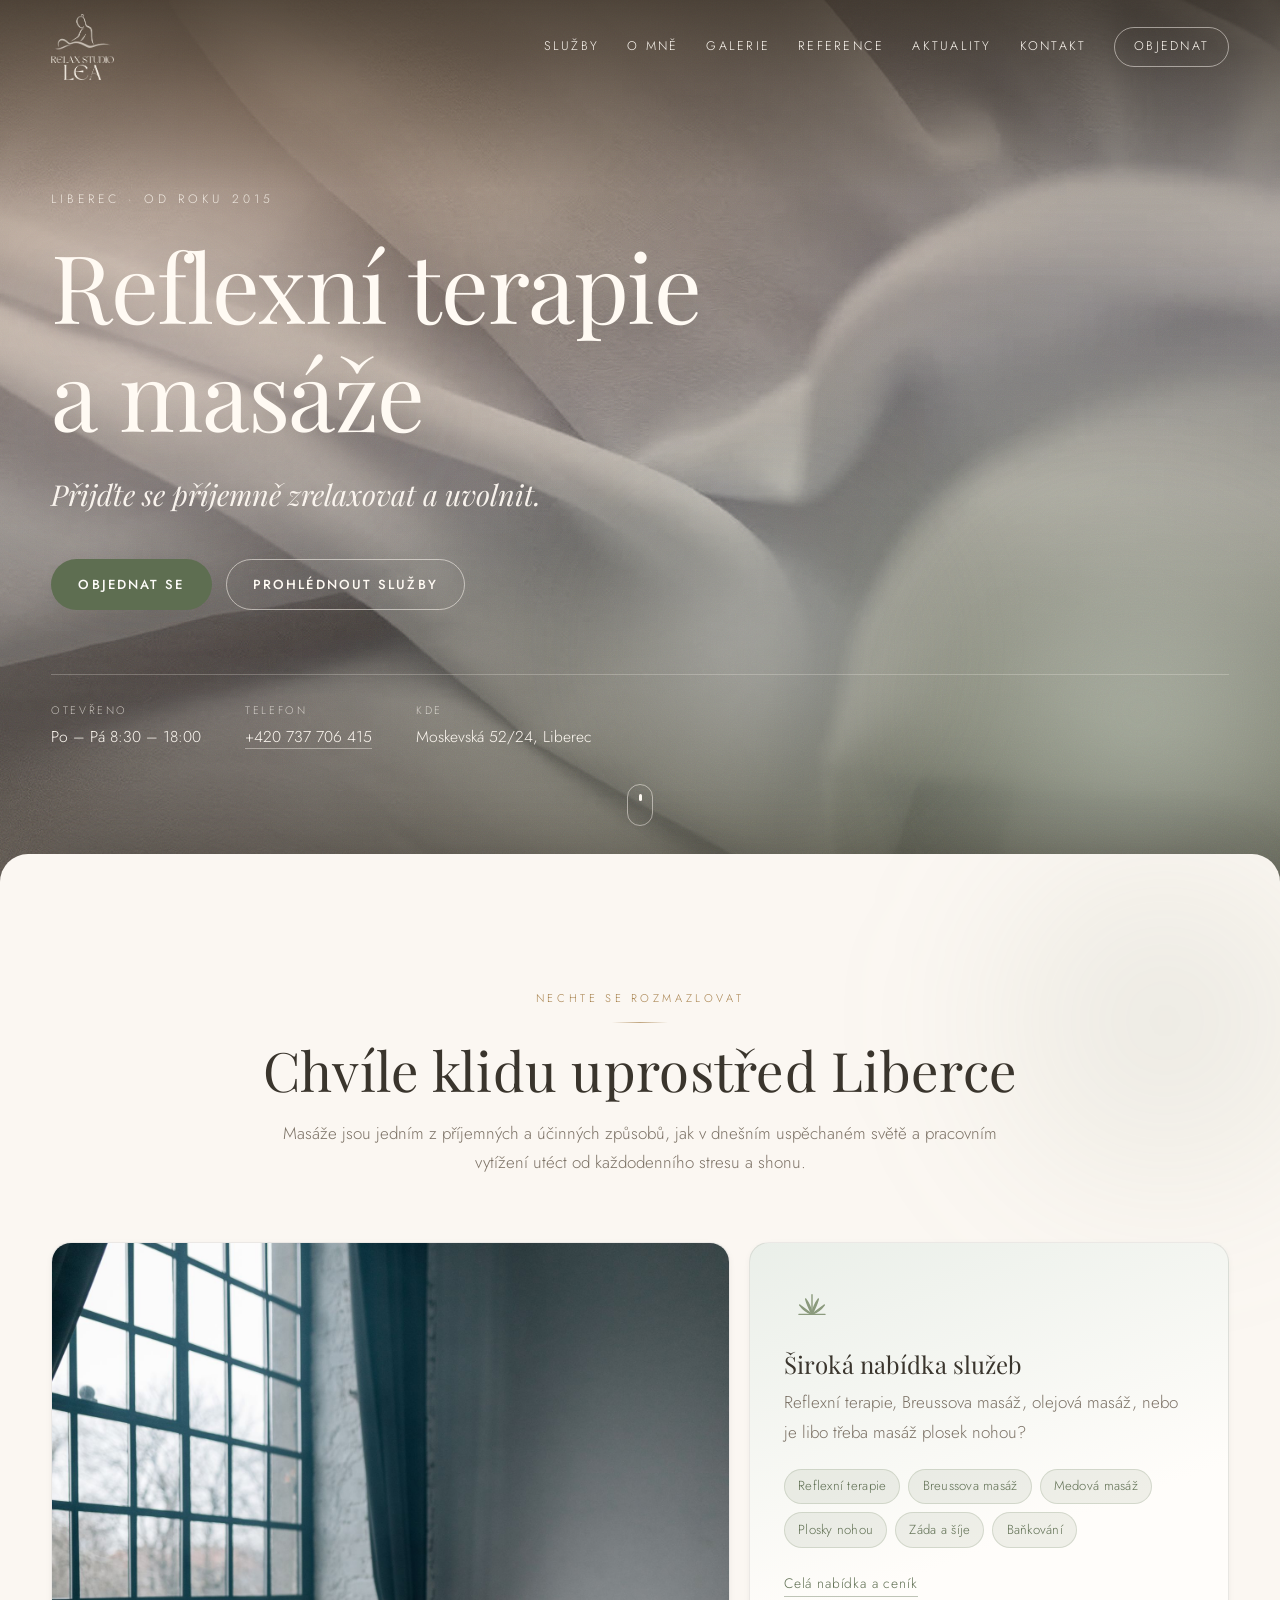
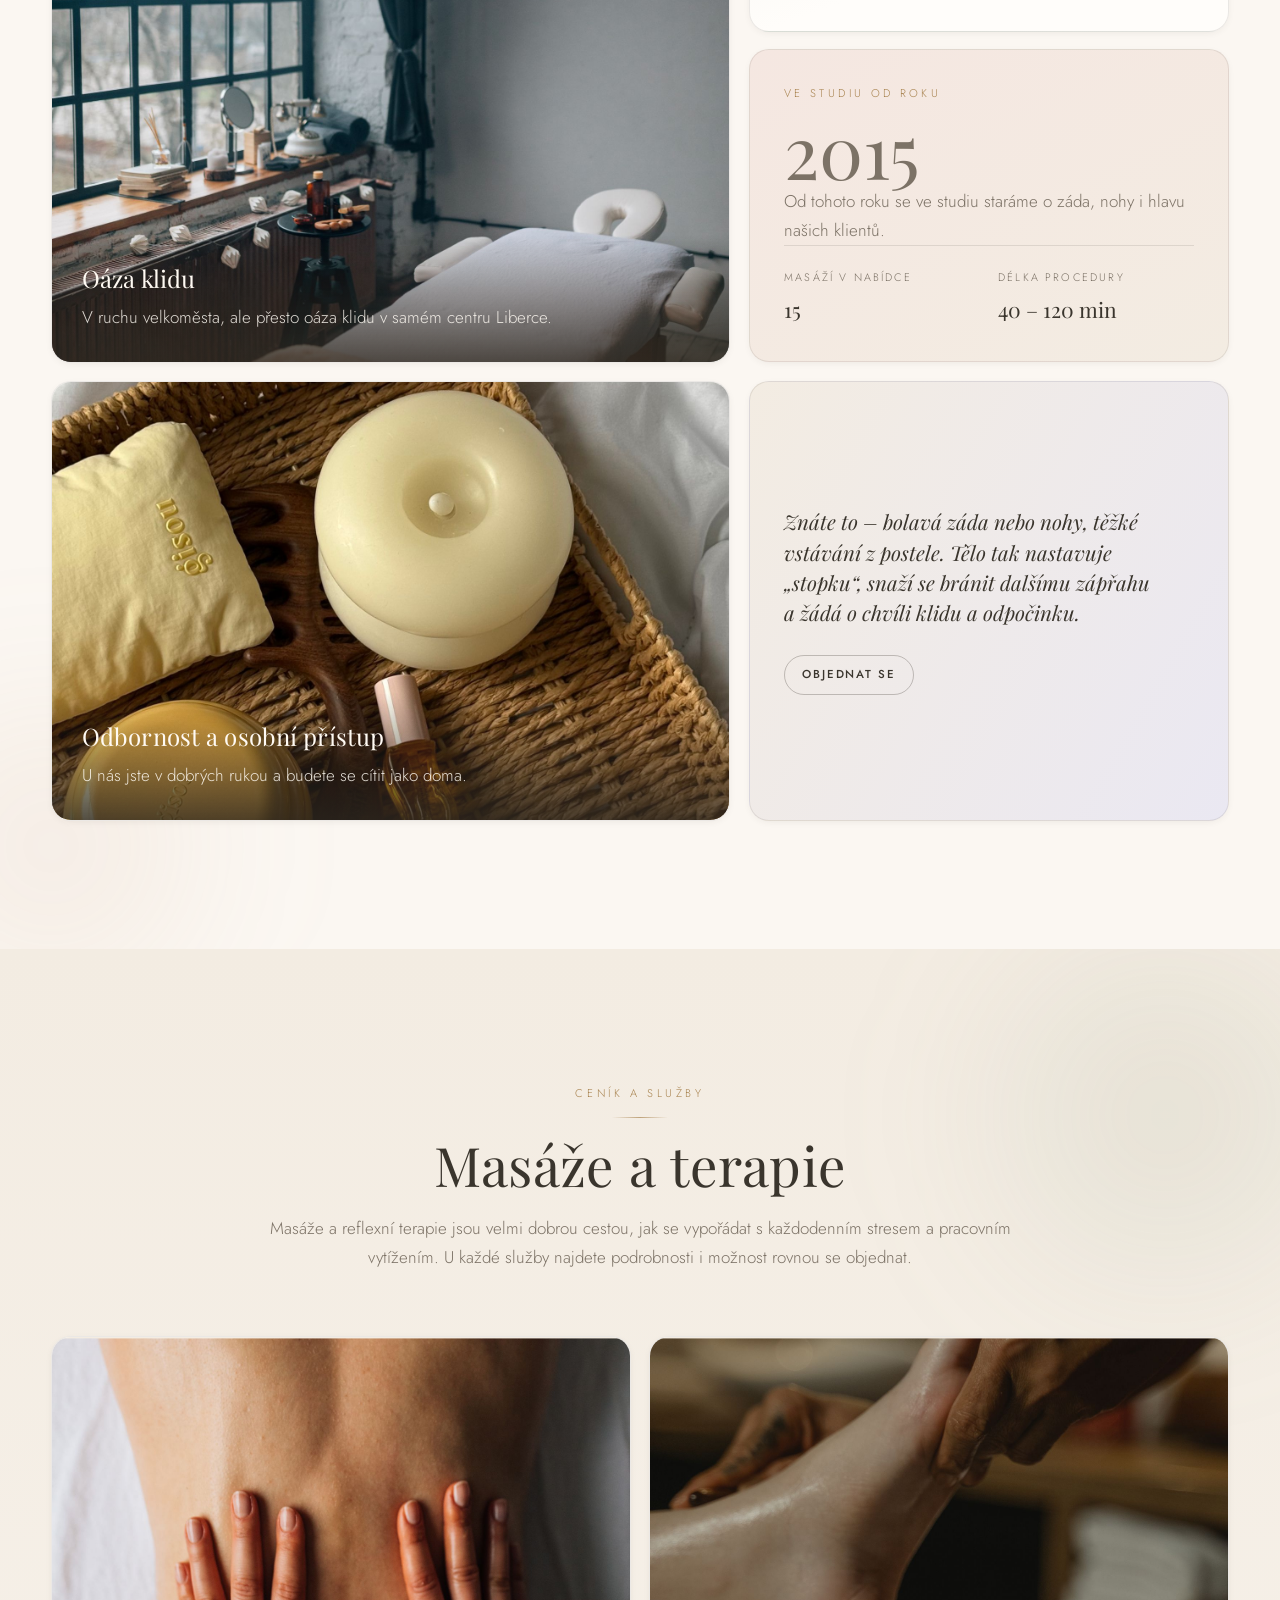
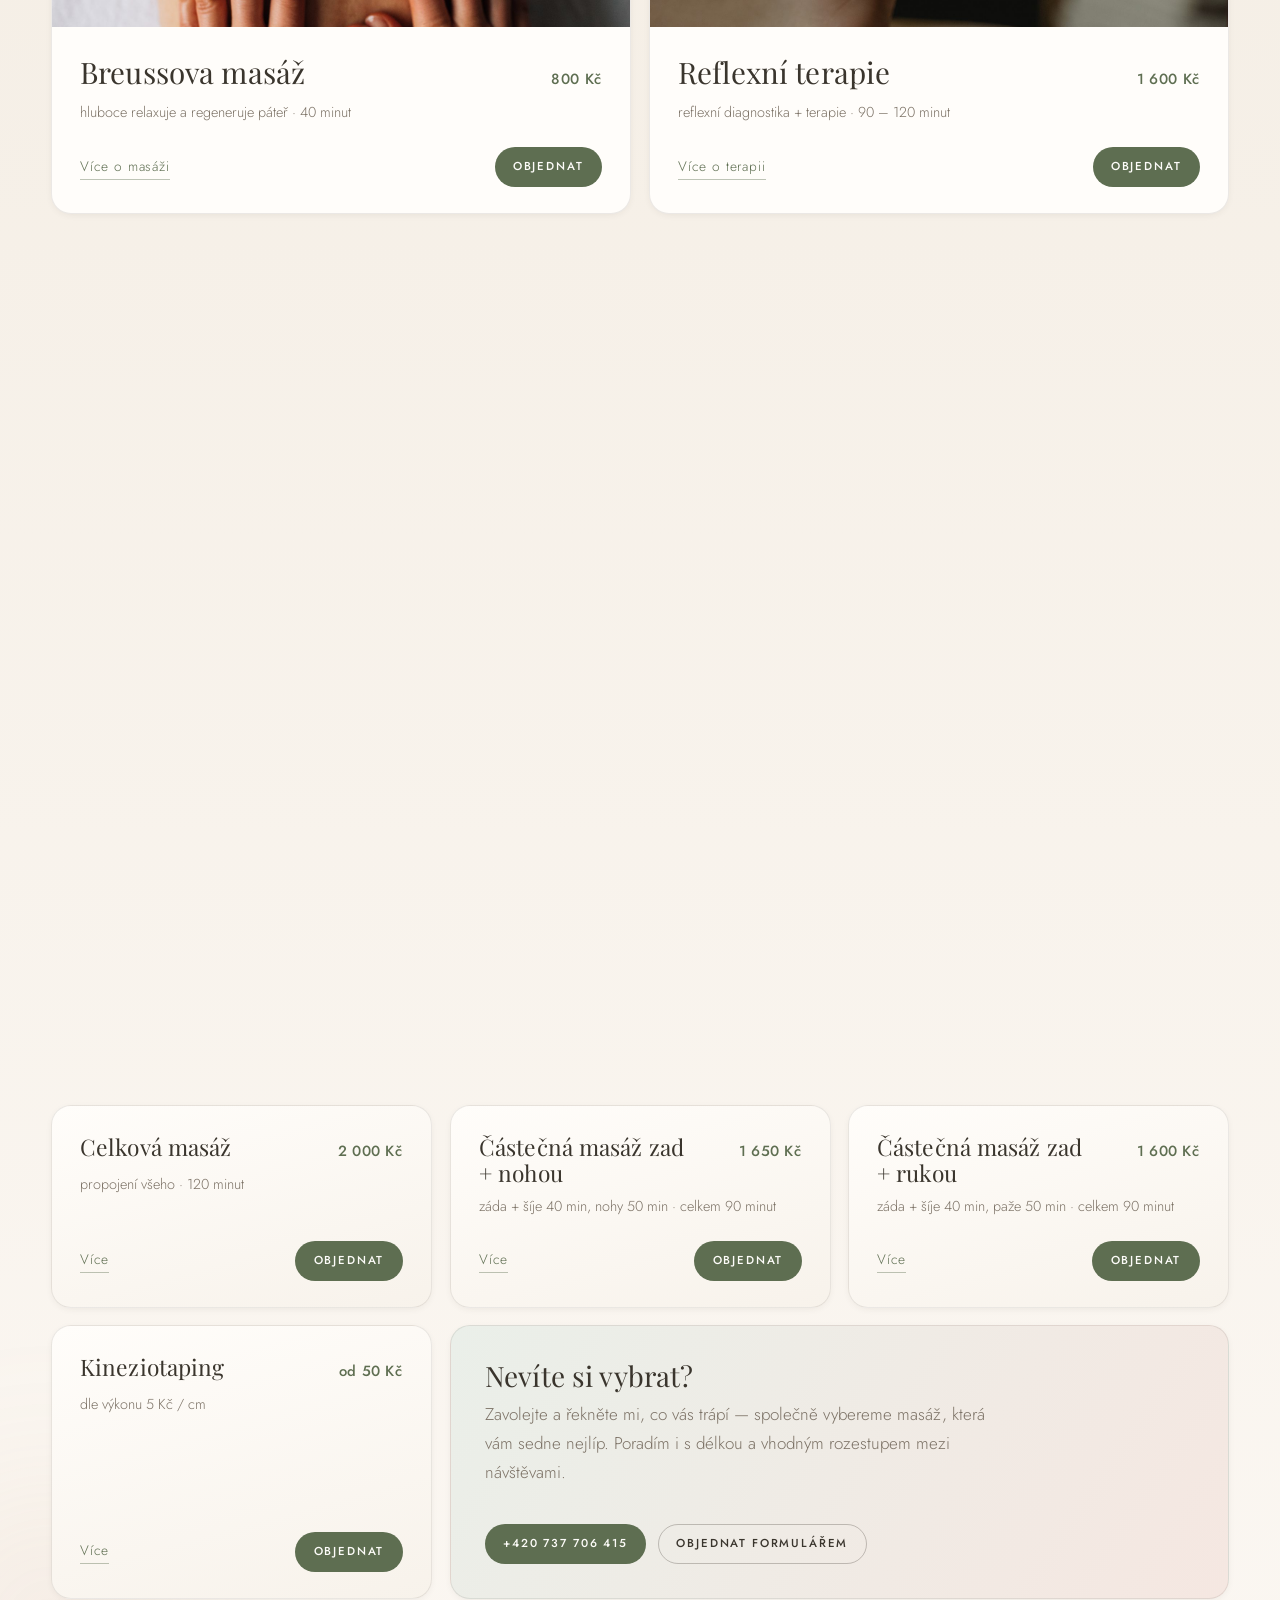
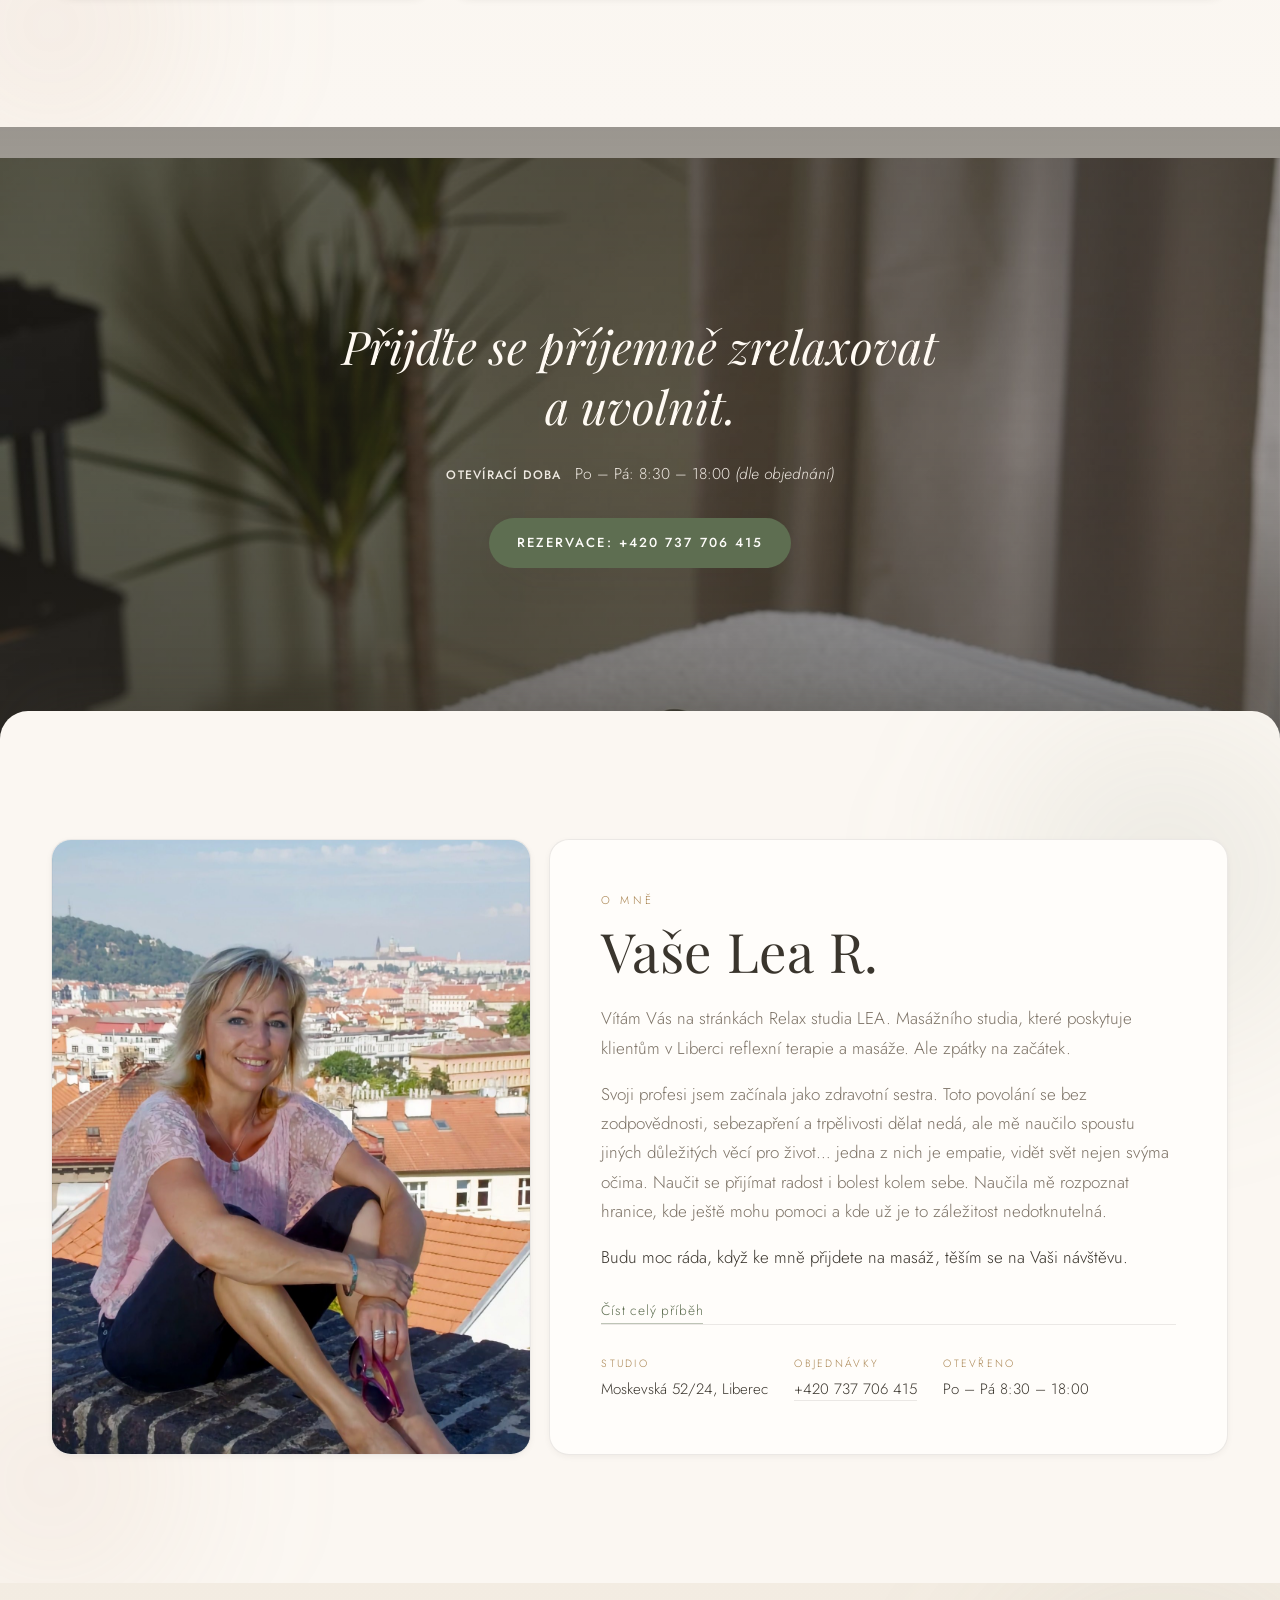
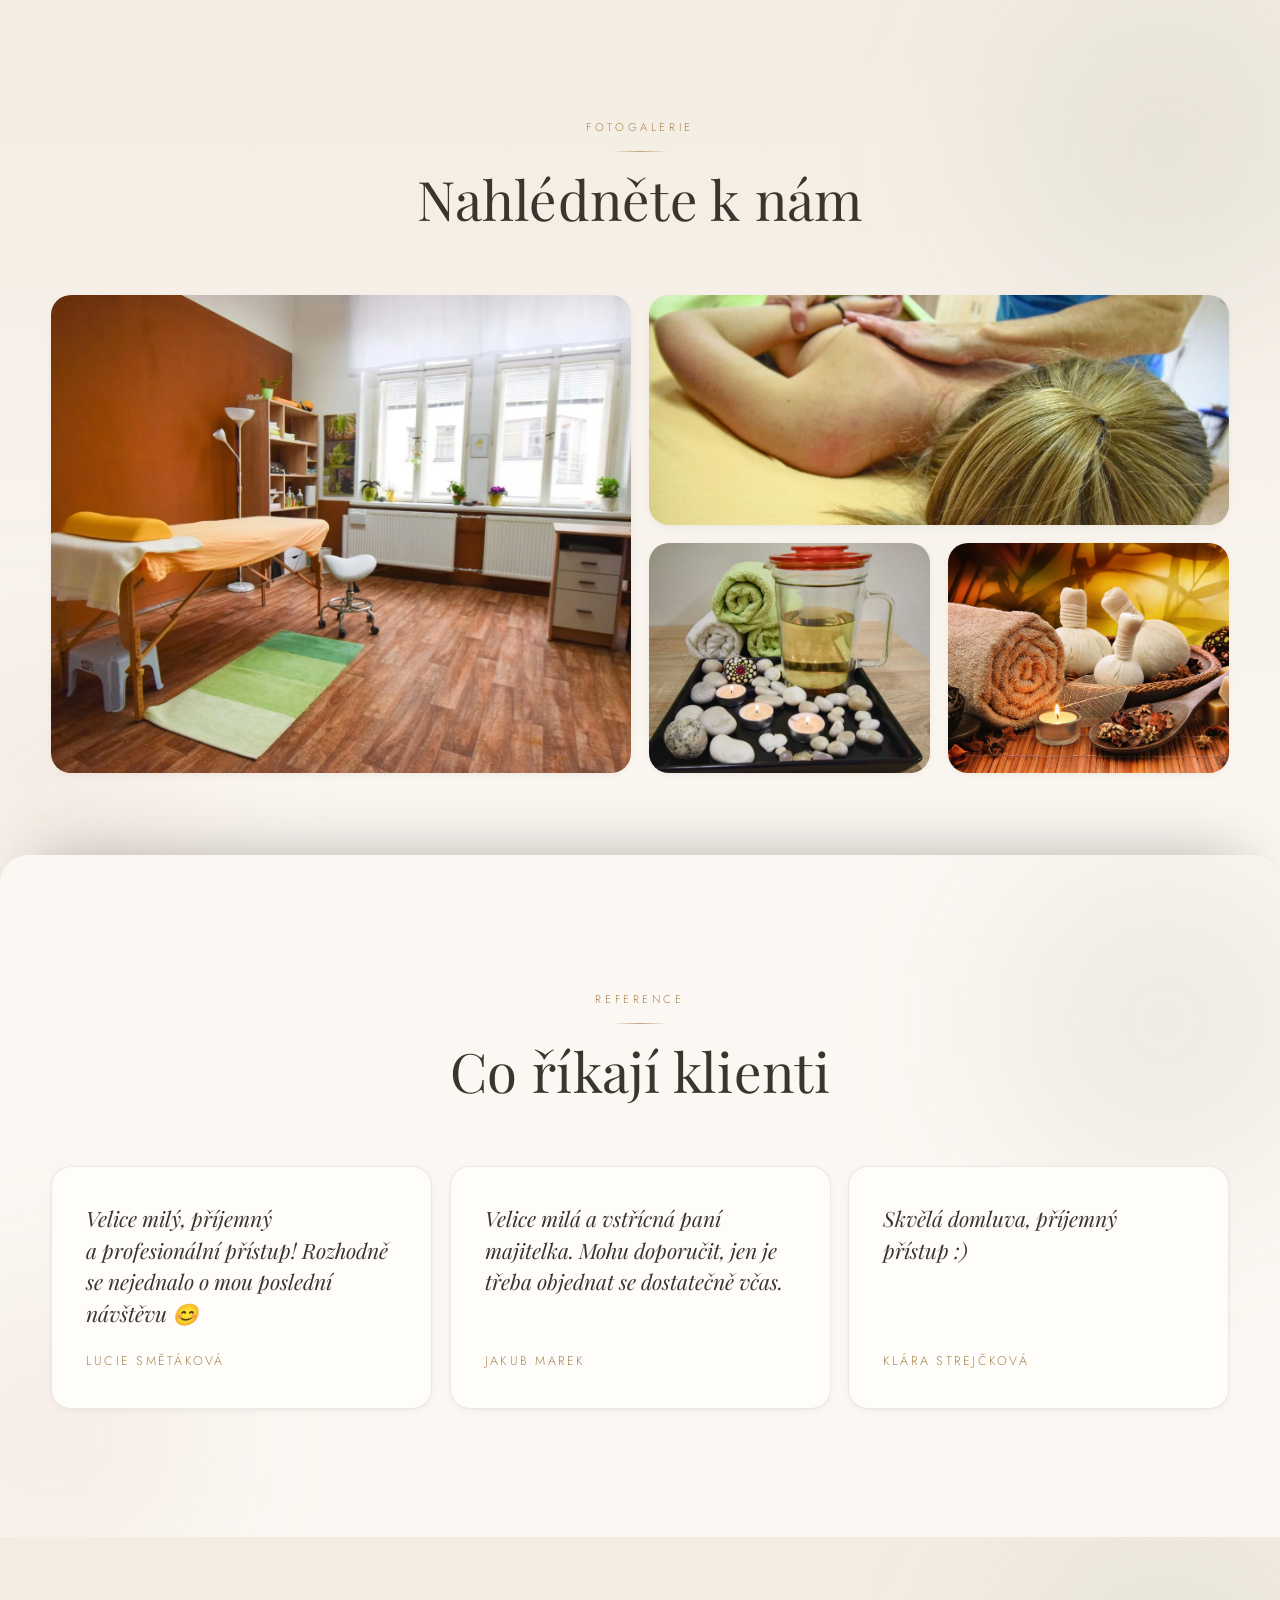
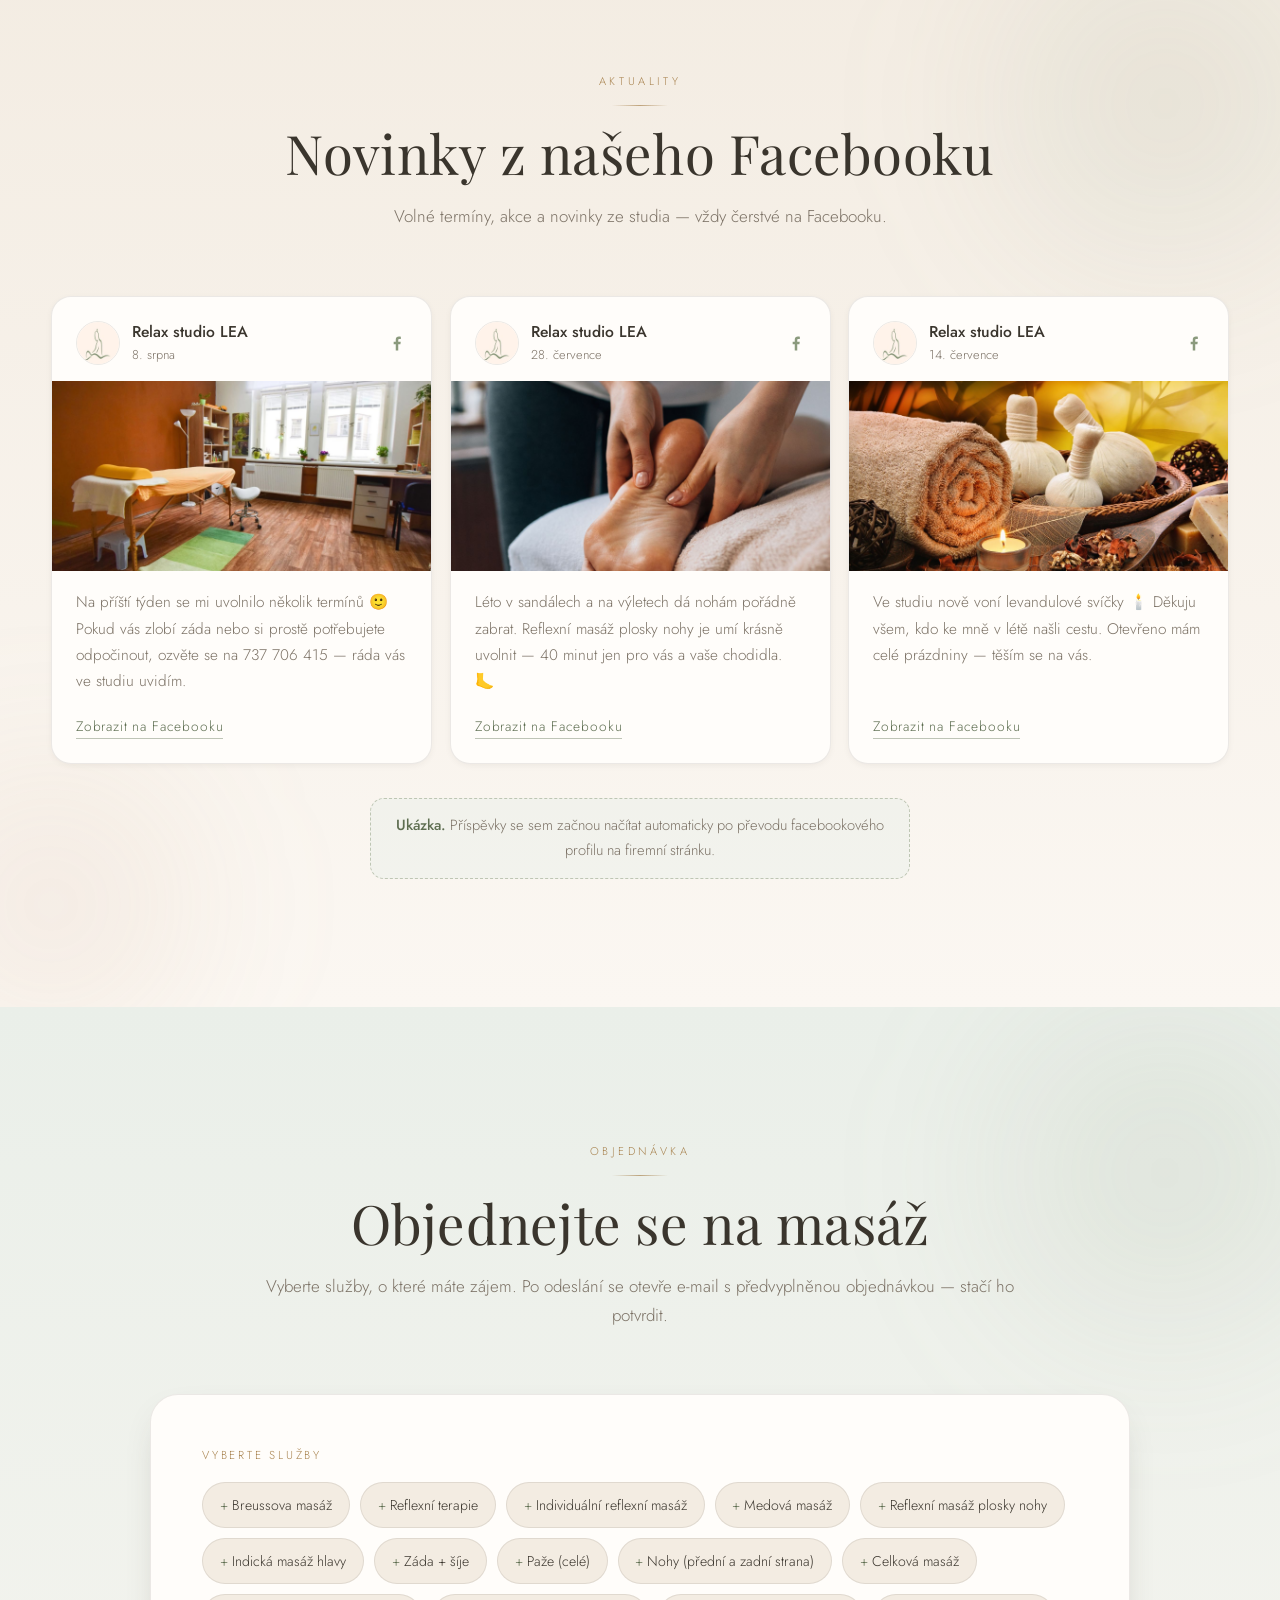
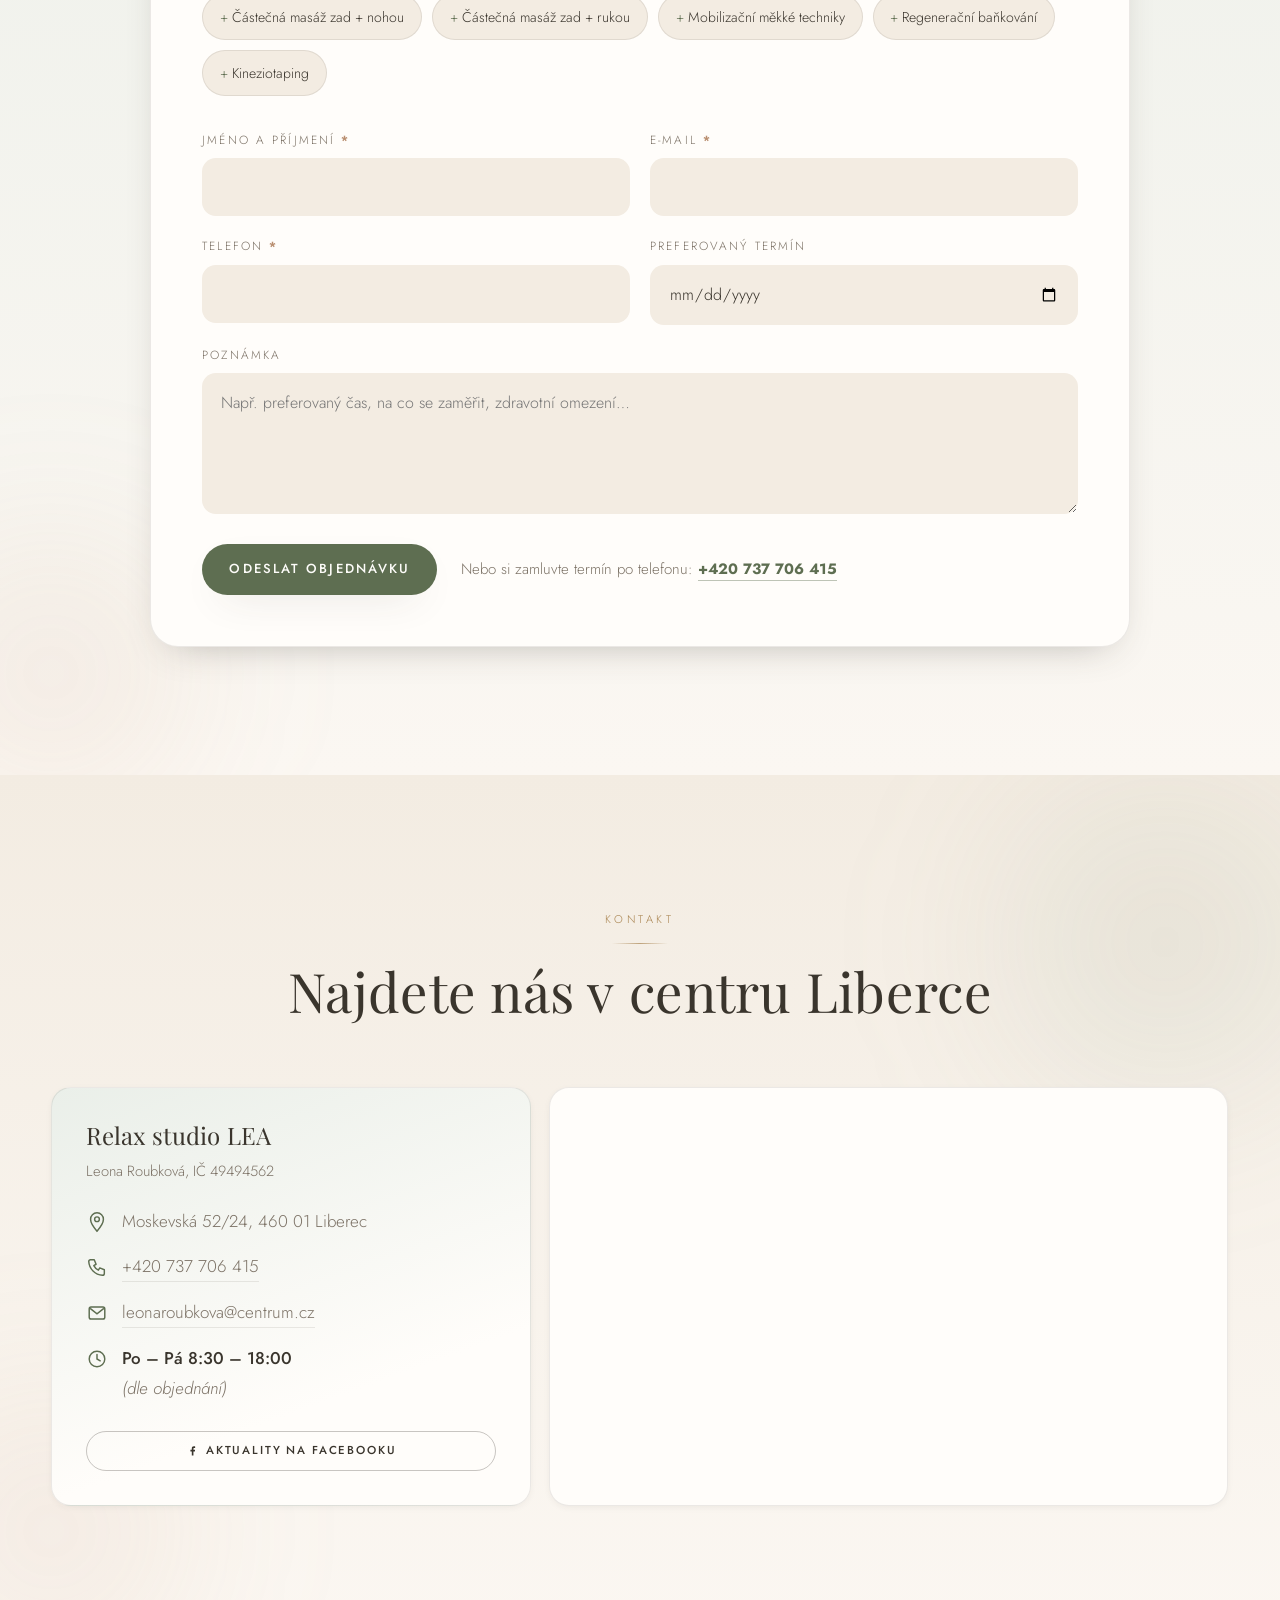
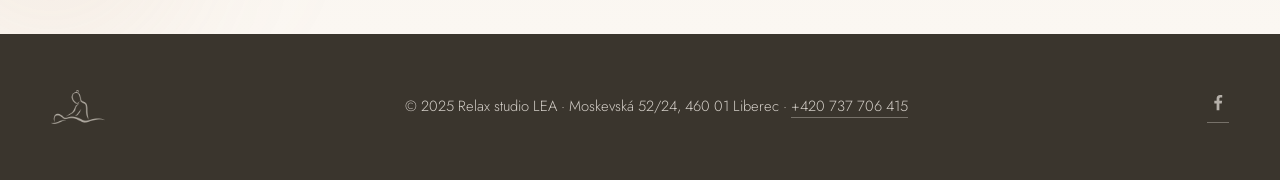
==== commit f72b307d: "Varianta 2: sekce Aktuality s ukázkovými příspěvky z Facebooku Tři fiktivní příspěvky ve stylu FB ka" ====
--- a/web-v2/index.html
+++ b/web-v2/index.html
@@ -9,7 +9,7 @@
 <link rel="preconnect" href="https://fonts.googleapis.com">
 <link rel="preconnect" href="https://fonts.gstatic.com" crossorigin>
 <link href="https://fonts.googleapis.com/css2?family=Playfair+Display:ital,wght@0,400;0,500;0,600;1,400;1,500&family=Jost:wght@300;400;500;600&display=swap" rel="stylesheet">
-<link rel="stylesheet" href="css/style.css?v=4">
+<link rel="stylesheet" href="css/style.css?v=5">
 </head>
 <body>
 
@@ -27,6 +27,7 @@
       <a href="#o-mne">O mně</a>
       <a href="#galerie">Galerie</a>
       <a href="#reference">Reference</a>
+      <a href="#aktuality">Aktuality</a>
       <a href="#kontakt">Kontakt</a>
       <a href="#objednavka" class="nav-cta">Objednat</a>
     </nav>
@@ -439,6 +440,60 @@
         <footer>Klára Strejčková</footer>
       </blockquote>
     </div>
+  </div>
+</section>
+
+<!-- ═══════════ AKTUALITY Z FACEBOOKU (ukázka) ═══════════ -->
+<section class="sec sec-tint" id="aktuality">
+  <div class="wrap">
+    <header class="head reveal">
+      <span class="kicker">Aktuality</span>
+      <h2>Novinky z&nbsp;našeho Facebooku</h2>
+      <p class="lead">Volné termíny, akce a&nbsp;novinky ze studia — vždy čerstvé na&nbsp;Facebooku.</p>
+    </header>
+
+    <div class="bento bento-fb">
+      <article class="tile fb-post c4 reveal">
+        <header class="fb-head">
+          <img class="fb-ava" src="img/fb-avatar.jpg" alt="" aria-hidden="true">
+          <div><strong>Relax studio LEA</strong><time datetime="2026-08-08">8. srpna</time></div>
+          <svg class="ico-fb" viewBox="0 0 24 24" aria-hidden="true"><path d="M13.5 21v-7.5h2.6l.4-3h-3V8.6c0-.9.3-1.5 1.6-1.5H16.6V4.4c-.3 0-1.2-.1-2.3-.1-2.3 0-3.8 1.4-3.8 3.9v2.3H8v3h2.5V21h3z"/></svg>
+        </header>
+        <a class="fb-img" href="https://www.facebook.com/leona.roubkova.3" target="_blank" rel="noopener" tabindex="-1" aria-hidden="true">
+          <img src="img/1.jpg" alt="" loading="lazy">
+        </a>
+        <p>Na příští týden se mi uvolnilo několik termínů 🙂 Pokud vás zlobí záda nebo si prostě potřebujete odpočinout, ozvěte se na 737&nbsp;706&nbsp;415 — ráda vás ve studiu uvidím.</p>
+        <a class="lnk" href="https://www.facebook.com/leona.roubkova.3" target="_blank" rel="noopener">Zobrazit na Facebooku</a>
+      </article>
+
+      <article class="tile fb-post c4 reveal" style="--d:.1s">
+        <header class="fb-head">
+          <img class="fb-ava" src="img/fb-avatar.jpg" alt="" aria-hidden="true">
+          <div><strong>Relax studio LEA</strong><time datetime="2026-07-28">28. července</time></div>
+          <svg class="ico-fb" viewBox="0 0 24 24" aria-hidden="true"><path d="M13.5 21v-7.5h2.6l.4-3h-3V8.6c0-.9.3-1.5 1.6-1.5H16.6V4.4c-.3 0-1.2-.1-2.3-.1-2.3 0-3.8 1.4-3.8 3.9v2.3H8v3h2.5V21h3z"/></svg>
+        </header>
+        <a class="fb-img" href="https://www.facebook.com/leona.roubkova.3" target="_blank" rel="noopener" tabindex="-1" aria-hidden="true">
+          <img src="img/masaz-nohy.jpg" alt="" loading="lazy">
+        </a>
+        <p>Léto v&nbsp;sandálech a&nbsp;na výletech dá nohám pořádně zabrat. Reflexní masáž plosky nohy je umí krásně uvolnit — 40&nbsp;minut jen pro vás a&nbsp;vaše chodidla. 🦶</p>
+        <a class="lnk" href="https://www.facebook.com/leona.roubkova.3" target="_blank" rel="noopener">Zobrazit na Facebooku</a>
+      </article>
+
+      <article class="tile fb-post c4 reveal" style="--d:.2s">
+        <header class="fb-head">
+          <img class="fb-ava" src="img/fb-avatar.jpg" alt="" aria-hidden="true">
+          <div><strong>Relax studio LEA</strong><time datetime="2026-07-14">14. července</time></div>
+          <svg class="ico-fb" viewBox="0 0 24 24" aria-hidden="true"><path d="M13.5 21v-7.5h2.6l.4-3h-3V8.6c0-.9.3-1.5 1.6-1.5H16.6V4.4c-.3 0-1.2-.1-2.3-.1-2.3 0-3.8 1.4-3.8 3.9v2.3H8v3h2.5V21h3z"/></svg>
+        </header>
+        <a class="fb-img" href="https://www.facebook.com/leona.roubkova.3" target="_blank" rel="noopener" tabindex="-1" aria-hidden="true">
+          <img src="img/hero.jpg" alt="" loading="lazy">
+        </a>
+        <p>Ve studiu nově voní levandulové svíčky 🕯️ Děkuju všem, kdo ke mně v&nbsp;létě našli cestu. Otevřeno mám celé prázdniny — těším se na vás.</p>
+        <a class="lnk" href="https://www.facebook.com/leona.roubkova.3" target="_blank" rel="noopener">Zobrazit na Facebooku</a>
+      </article>
+    </div>
+
+    <p class="fb-note reveal"><strong>Ukázka.</strong> Příspěvky se sem začnou načítat automaticky po&nbsp;převodu facebookového profilu na&nbsp;firemní stránku.</p>
   </div>
 </section>
 
--- a/web-v2/css/style.css
+++ b/web-v2/css/style.css
@@ -323,6 +323,29 @@
 .ref p{font-family:'Playfair Display',serif;font-size:1.32rem;font-style:italic;line-height:1.5;flex:1}
 .ref footer{font-size:.78rem;letter-spacing:.18em;text-transform:uppercase;color:var(--gold)}
 
+/* ─────────── aktuality z Facebooku ─────────── */
+.fb-post{display:flex;flex-direction:column;padding:24px}
+.fb-head{display:flex;align-items:center;gap:12px;margin-bottom:16px}
+.fb-ava{width:44px;height:44px;border-radius:50%;object-fit:cover;flex-shrink:0;border:1px solid var(--line)}
+.fb-head div{flex:1;min-width:0;line-height:1.35}
+.fb-head strong{display:block;font-weight:500;font-size:.98rem}
+.fb-head time{font-size:.8rem;color:var(--muted)}
+.fb-head .ico-fb{width:20px;height:20px;color:var(--sage);flex-shrink:0}
+.fb-img{
+  display:block;position:relative;height:190px;margin:0 -24px 18px;
+  overflow:hidden;background:var(--sand);
+}
+.fb-img img{position:absolute;inset:0;width:100%;height:100%;object-fit:cover;transition:transform 1.1s var(--ease)}
+.fb-post:hover .fb-img img{transform:scale(1.05)}
+.fb-post p{color:var(--muted);font-size:.96rem;margin-bottom:20px}
+.fb-post .lnk{align-self:flex-start;margin-top:auto}
+.fb-note{
+  text-align:center;color:var(--muted);font-size:.92rem;margin:34px auto 0;max-width:60ch;
+  padding:14px 22px;border:1px dashed rgba(139,154,125,.5);border-radius:var(--r-sm);
+  background:rgba(234,239,233,.5);
+}
+.fb-note strong{color:var(--sage-deep);font-weight:500}
+
 /* ─────────── formulář ─────────── */
 .form{
   background:var(--card);border:1px solid var(--line);border-radius:var(--r-lg);
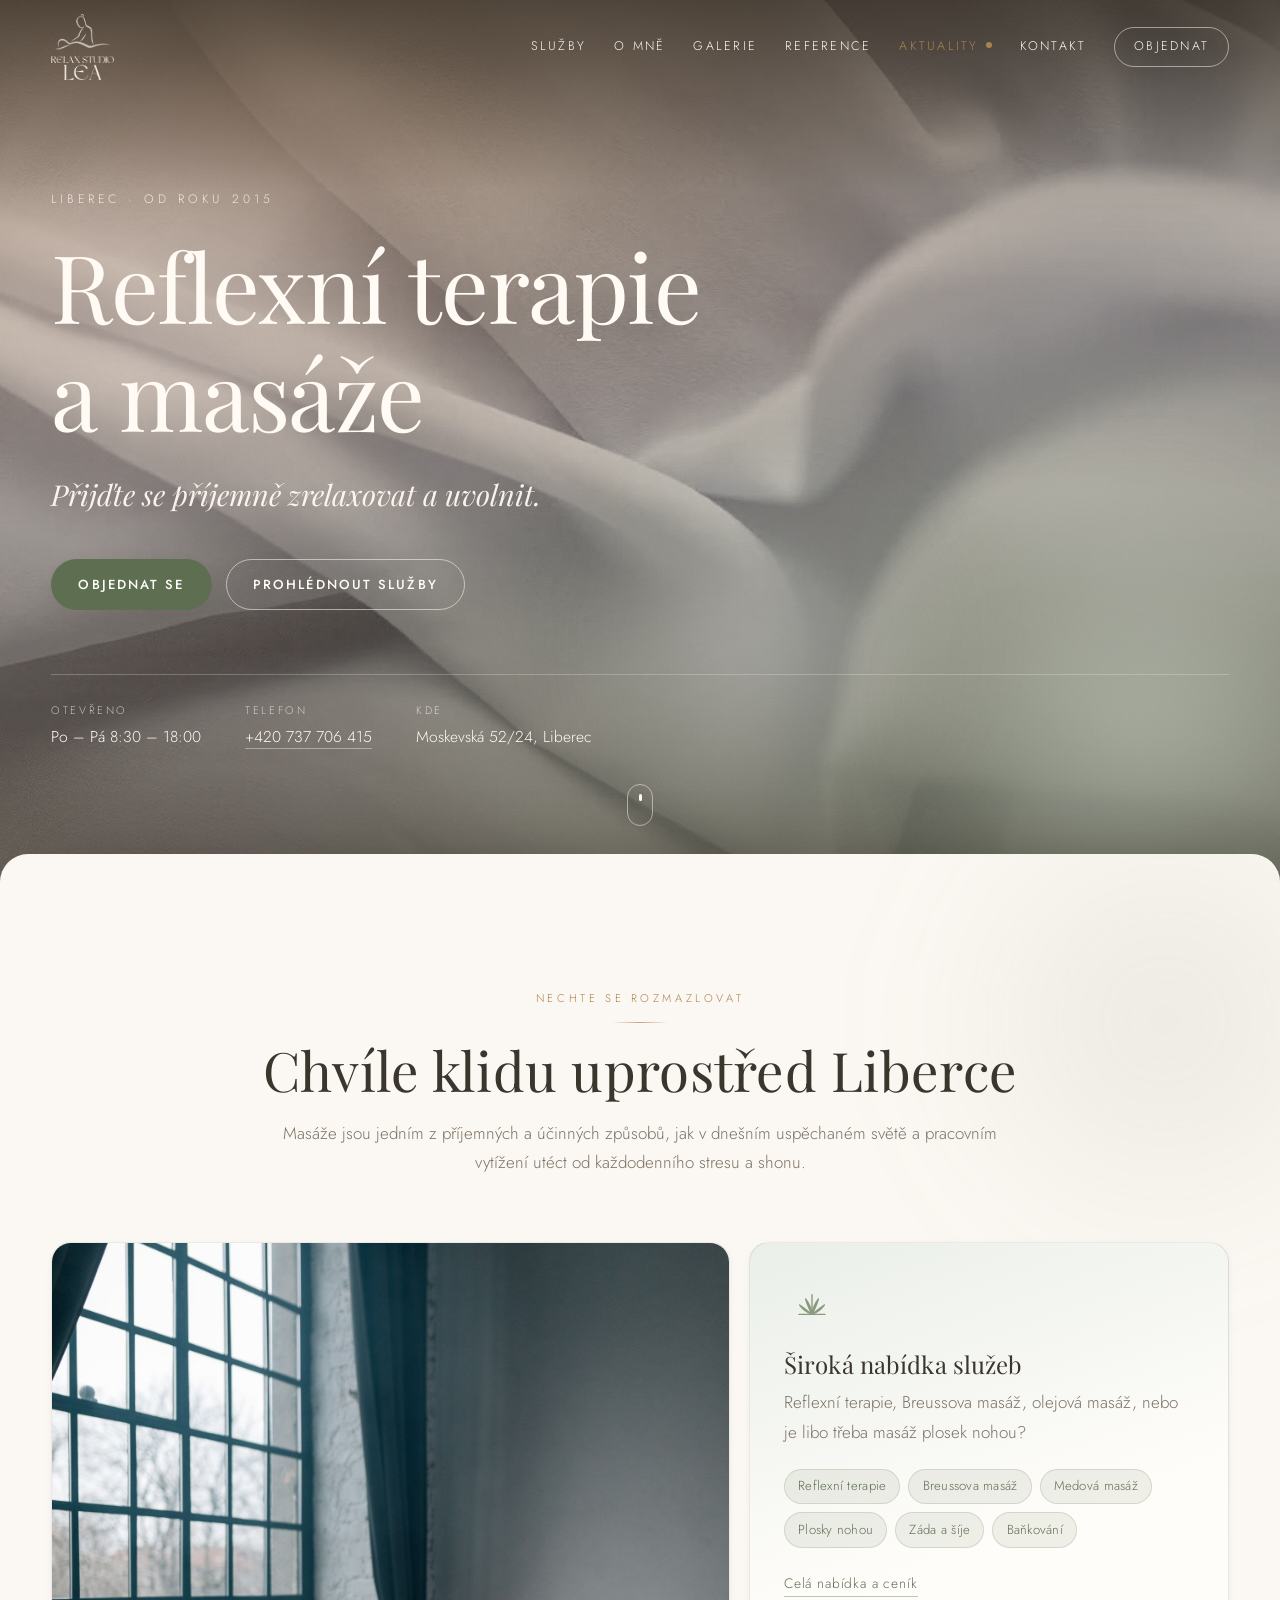
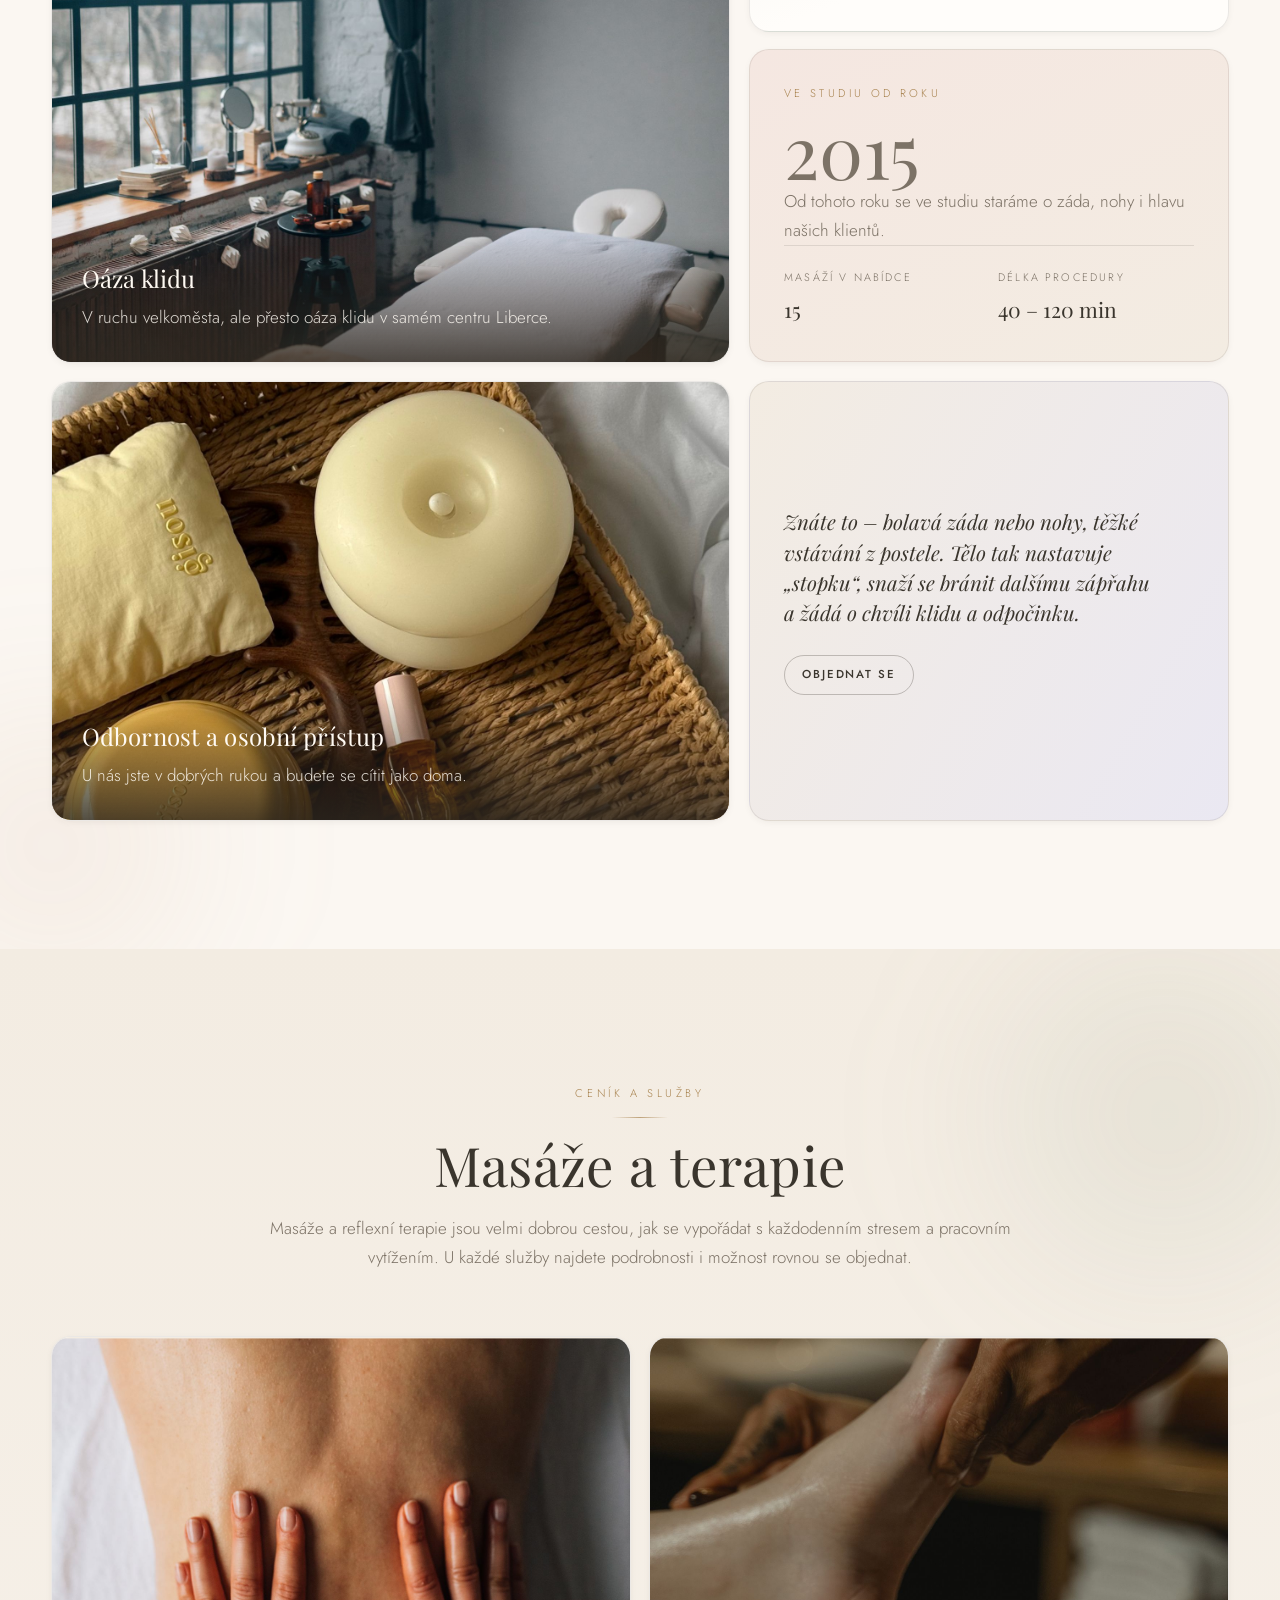
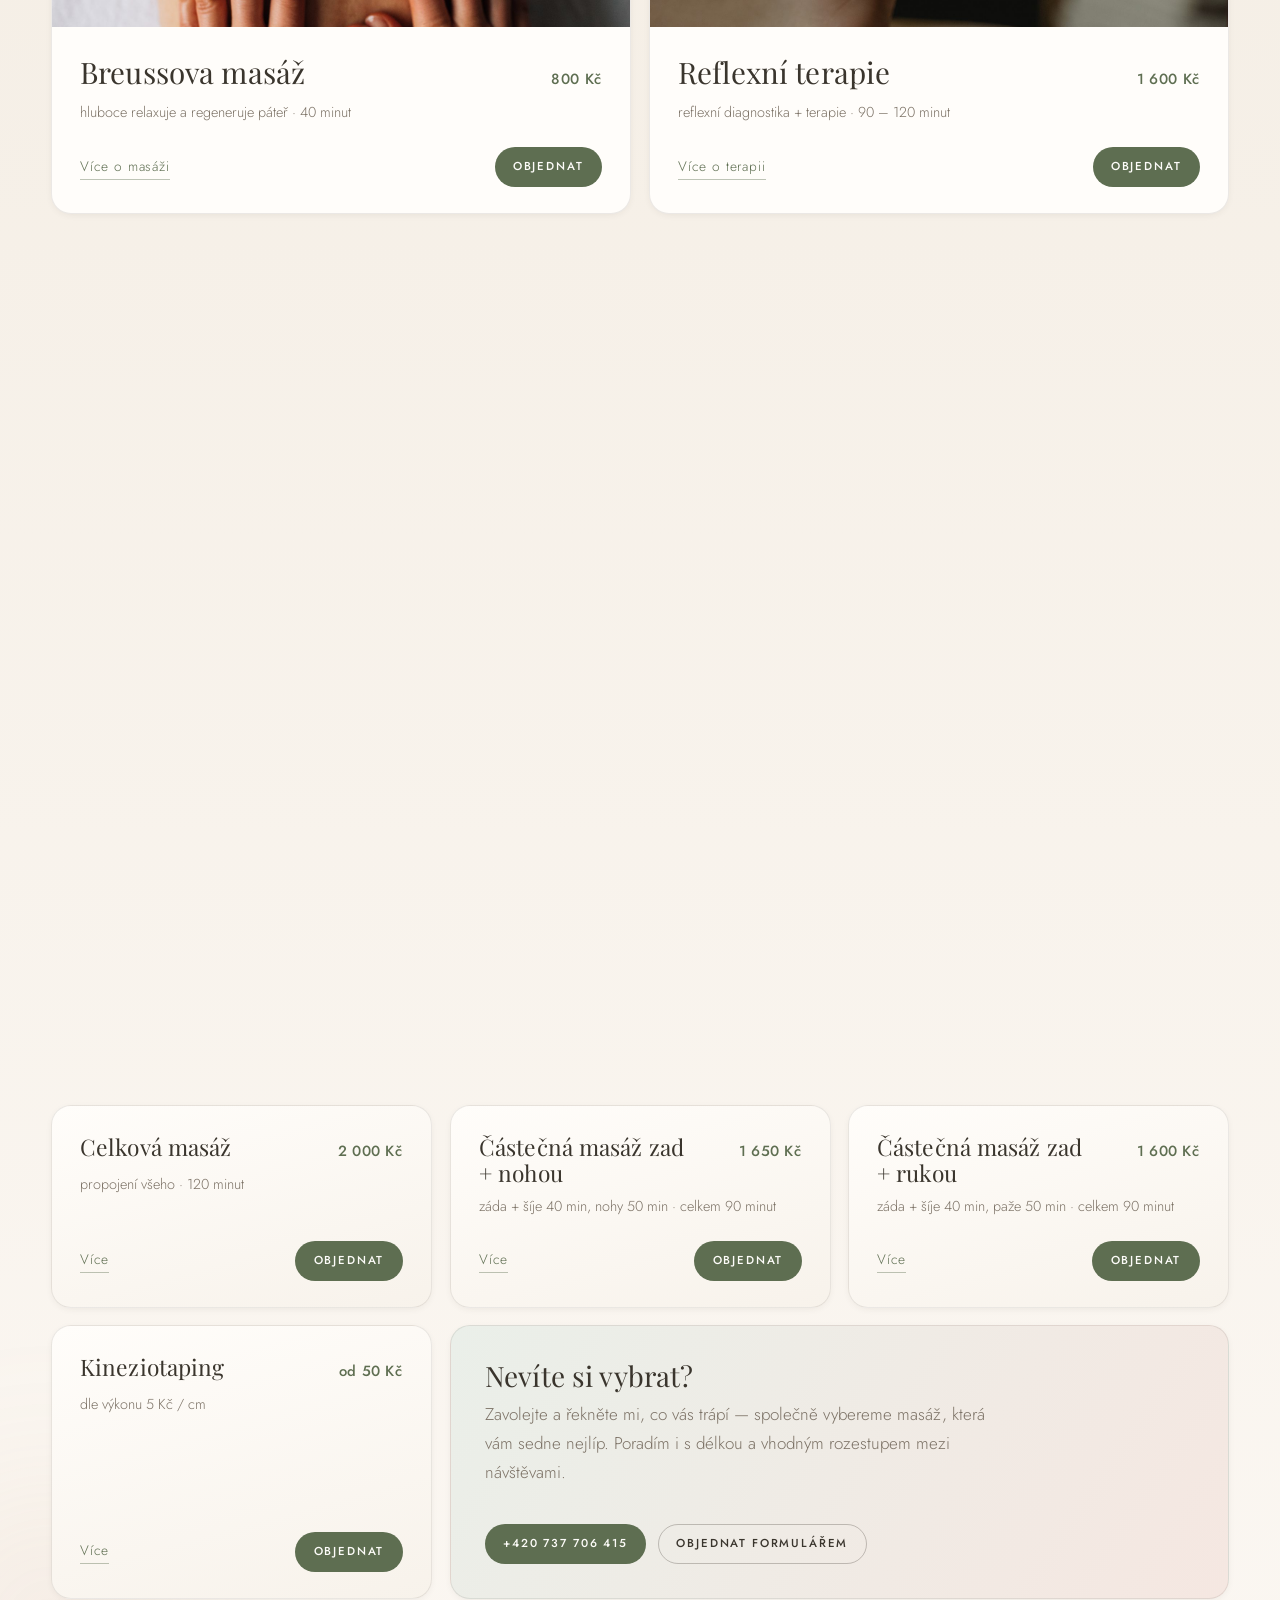
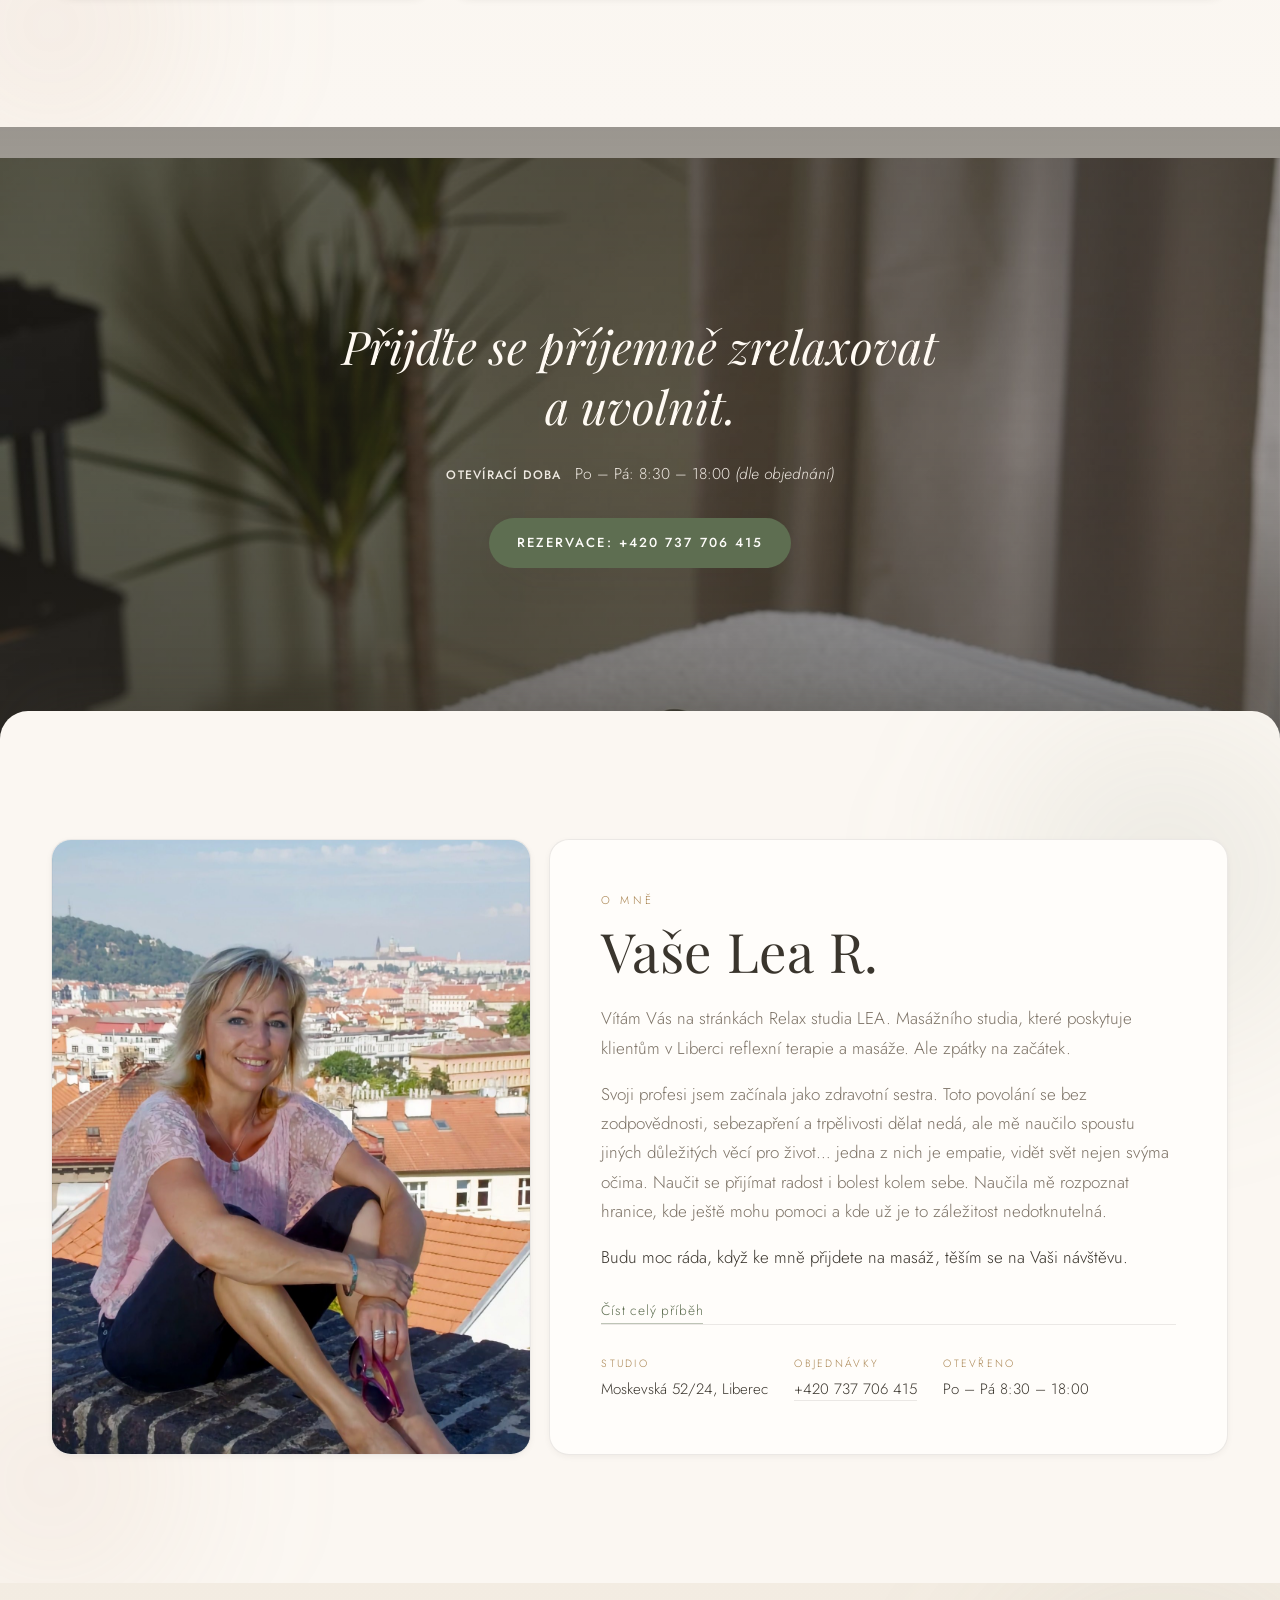
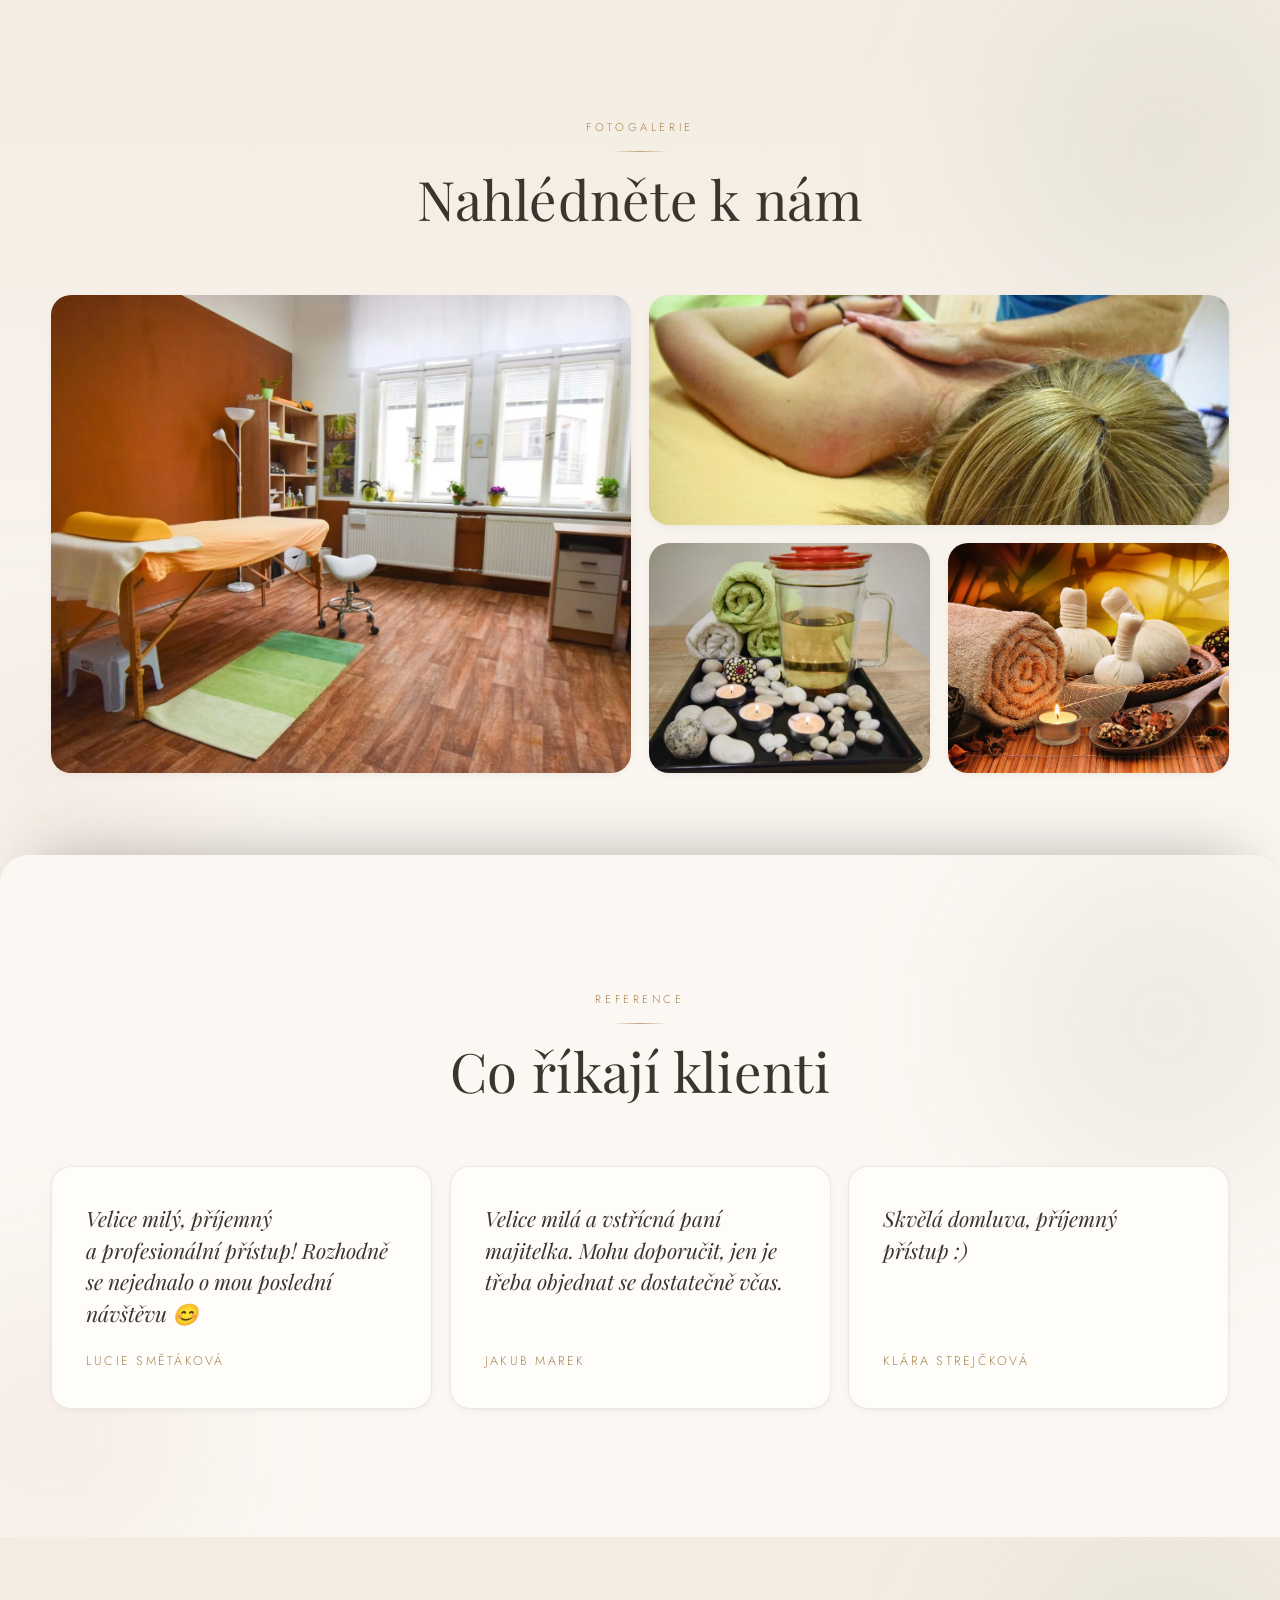
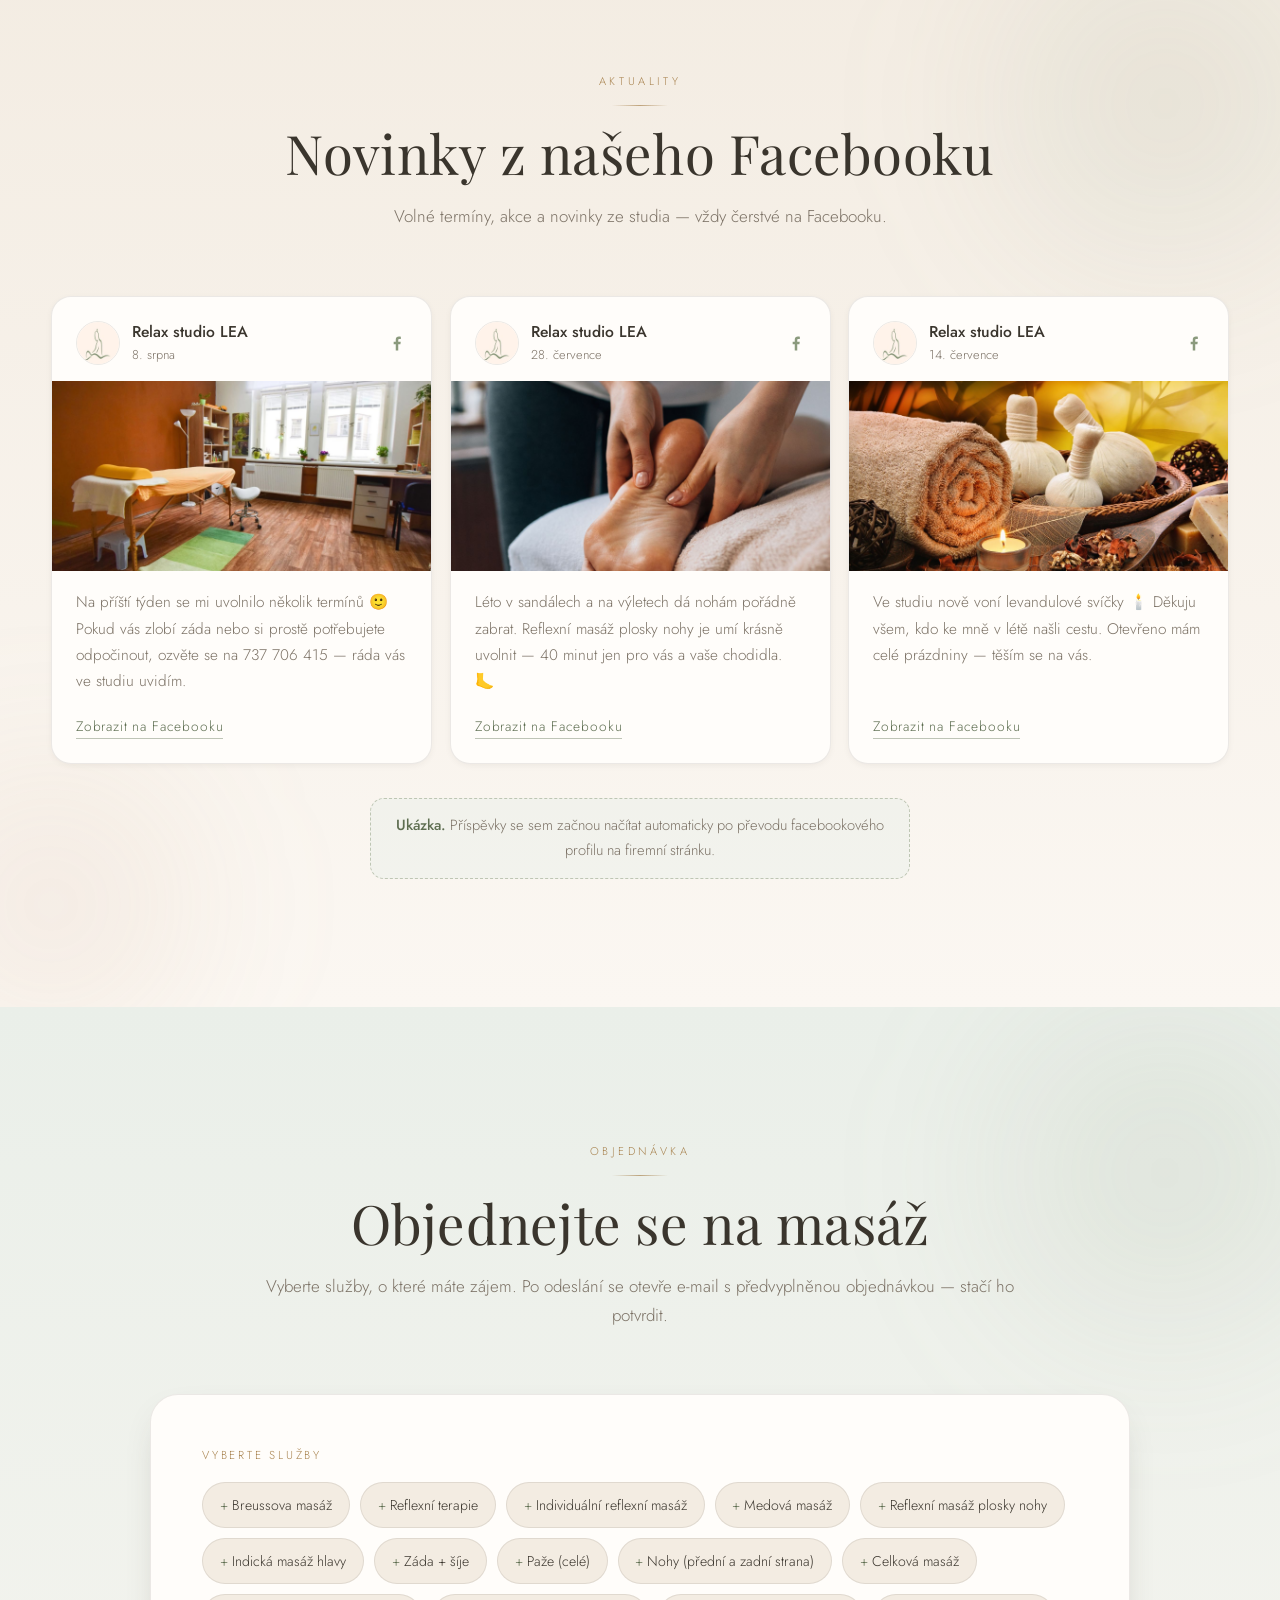
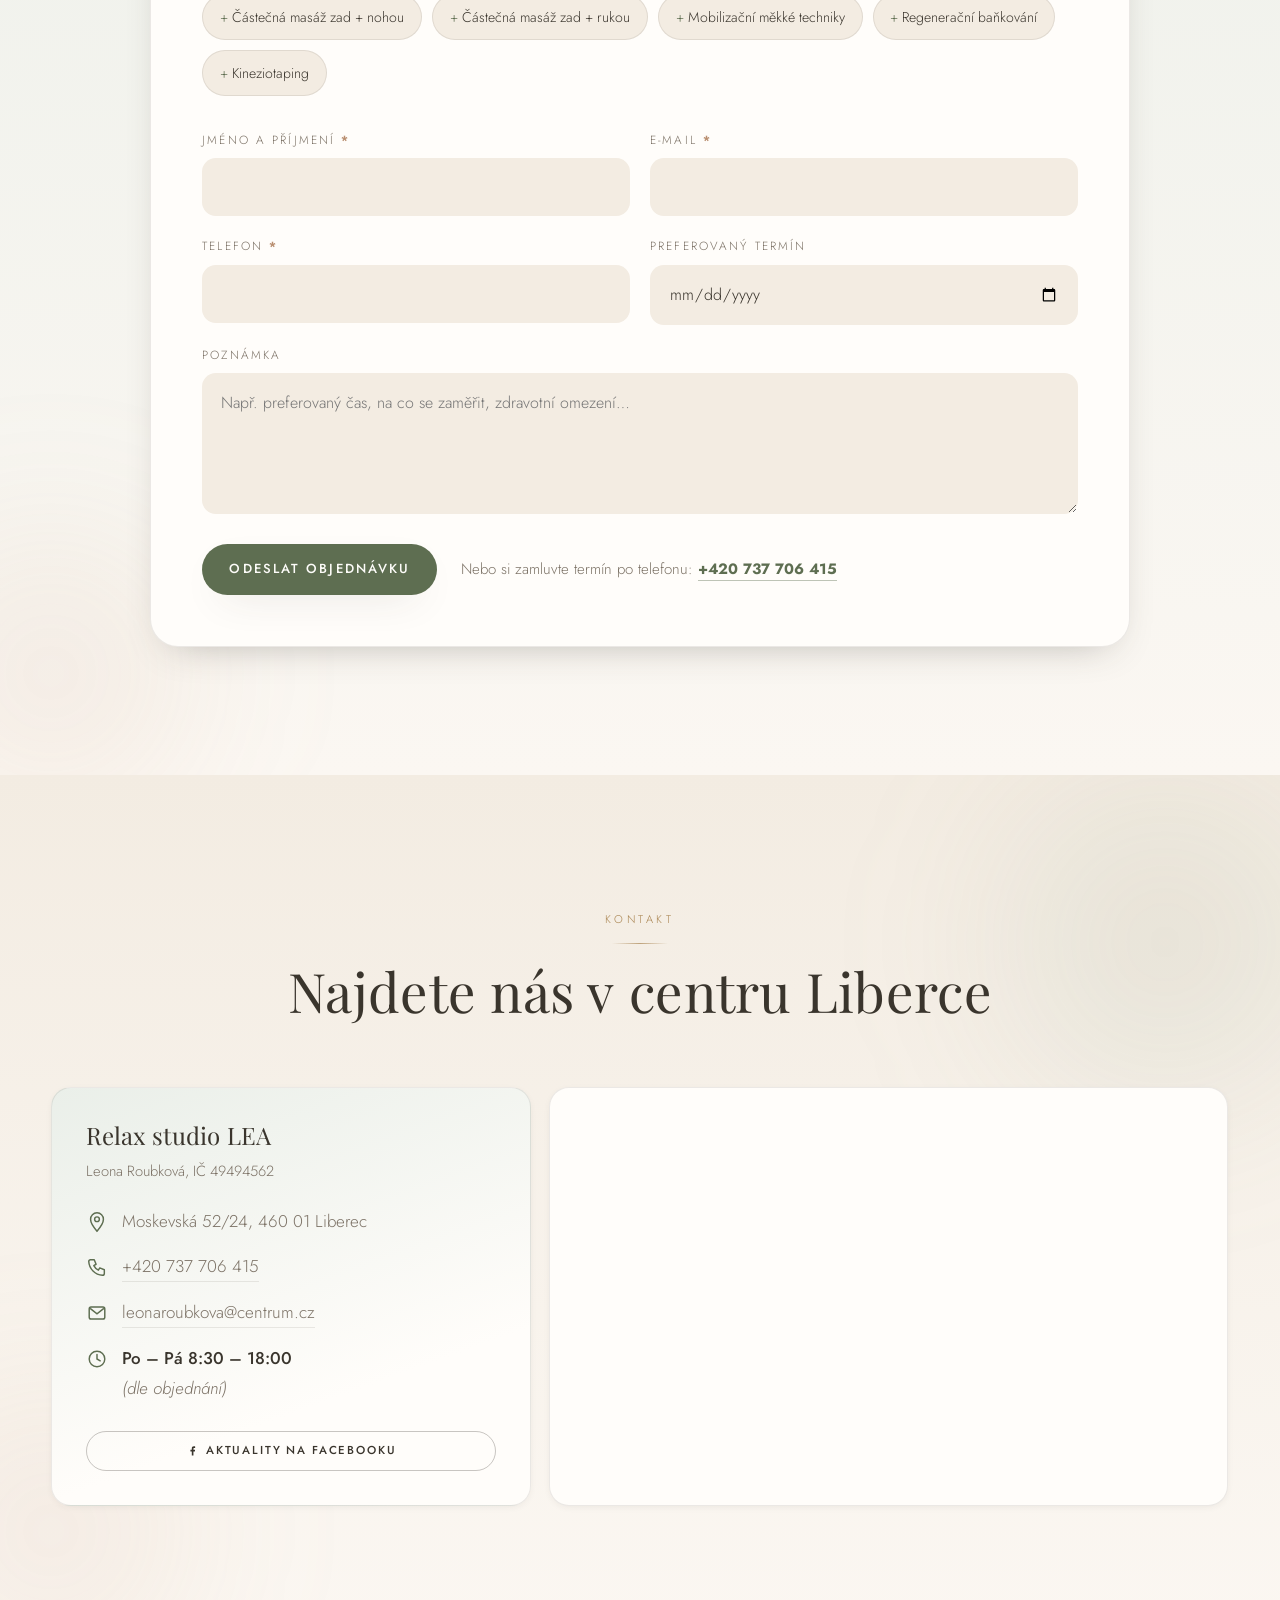
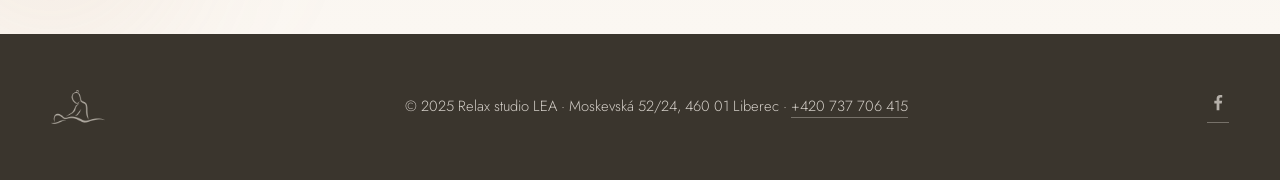
==== commit a584f9a2: "Hlavička: Aktuality zvýrazněné zlatou a tepající tečkou Co-Authored-By: Claude Opus 5 <noreply@anthr" ====
--- a/web-v2/index.html
+++ b/web-v2/index.html
@@ -9,7 +9,7 @@
 <link rel="preconnect" href="https://fonts.googleapis.com">
 <link rel="preconnect" href="https://fonts.gstatic.com" crossorigin>
 <link href="https://fonts.googleapis.com/css2?family=Playfair+Display:ital,wght@0,400;0,500;0,600;1,400;1,500&family=Jost:wght@300;400;500;600&display=swap" rel="stylesheet">
-<link rel="stylesheet" href="css/style.css?v=5">
+<link rel="stylesheet" href="css/style.css?v=6">
 </head>
 <body>
 
@@ -27,7 +27,7 @@
       <a href="#o-mne">O mně</a>
       <a href="#galerie">Galerie</a>
       <a href="#reference">Reference</a>
-      <a href="#aktuality">Aktuality</a>
+      <a href="#aktuality" class="nav-news">Aktuality<span class="nav-dot" aria-hidden="true"></span></a>
       <a href="#kontakt">Kontakt</a>
       <a href="#objednavka" class="nav-cta">Objednat</a>
     </nav>
--- a/web-v2/css/style.css
+++ b/web-v2/css/style.css
@@ -92,6 +92,19 @@
 .hdr-nav a::after{content:"";position:absolute;left:0;right:100%;bottom:0;height:1px;background:currentColor;transition:right .35s var(--ease)}
 .hdr-nav a:hover::after{right:0}
 .hdr.is-stuck .hdr-nav a{color:var(--ink)}
+/* Aktuality — zlatý odstín a jemně tepající tečka, ať přitáhnou pozornost */
+.hdr-nav .nav-news{color:var(--gold)}
+.hdr.is-stuck .hdr-nav .nav-news{color:var(--gold)}
+.nav-dot{
+  display:inline-block;width:6px;height:6px;margin-left:7px;vertical-align:2px;
+  border-radius:50%;background:currentColor;
+  animation:tep 2.8s ease-out infinite;
+}
+@keyframes tep{
+  0%{box-shadow:0 0 0 0 rgba(168,131,79,.6)}
+  60%{box-shadow:0 0 0 7px rgba(168,131,79,0)}
+  100%{box-shadow:0 0 0 0 rgba(168,131,79,0)}
+}
 .hdr-nav .nav-cta{
   border:1px solid rgba(255,250,243,.5);border-radius:100px;padding:.7em 1.5em;
 }
@@ -471,7 +484,7 @@
 @media (prefers-reduced-motion:reduce){
   html{scroll-behavior:auto}
   .reveal,.reveal-l,.reveal-r{opacity:1;transform:none;transition:none}
-  .orb,.hero-scroll span{animation:none}
+  .orb,.hero-scroll span,.nav-dot{animation:none}
   .hero-video{display:none}
   *{transition-duration:.01ms!important}
 }
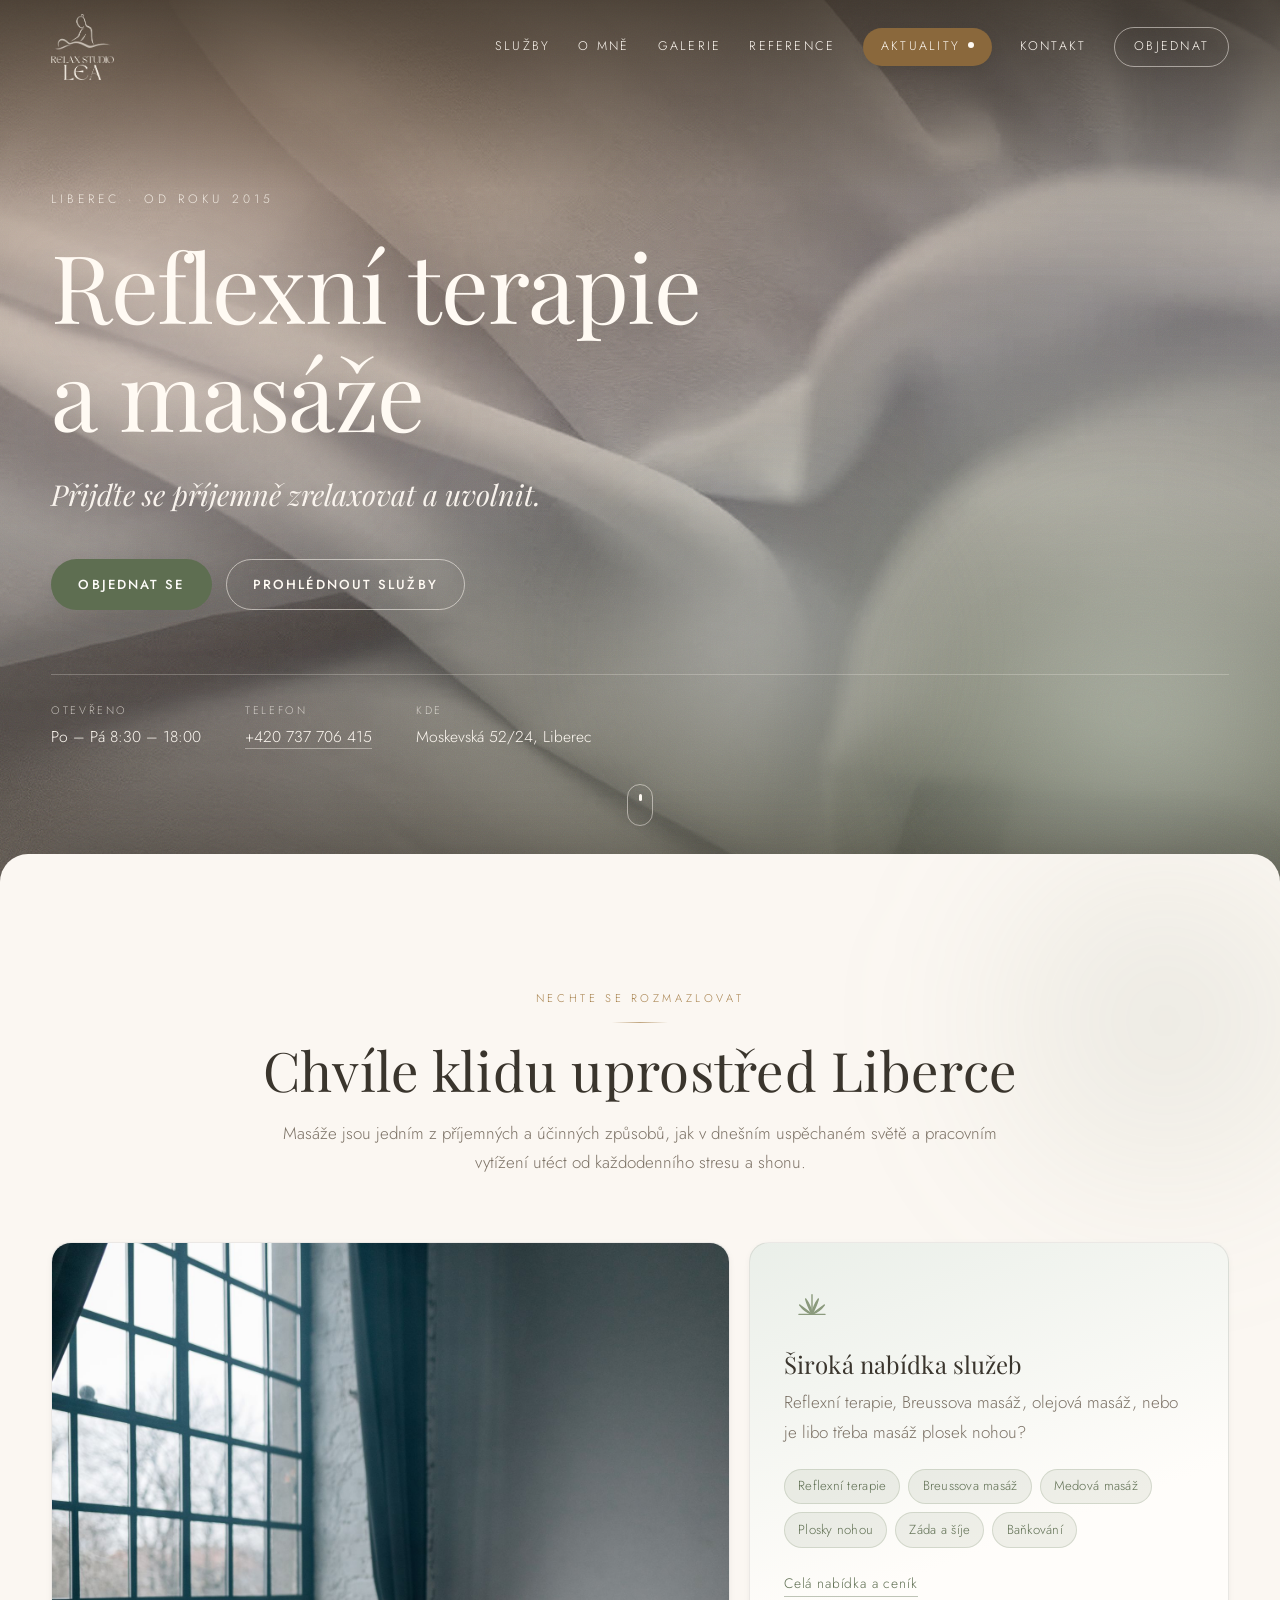
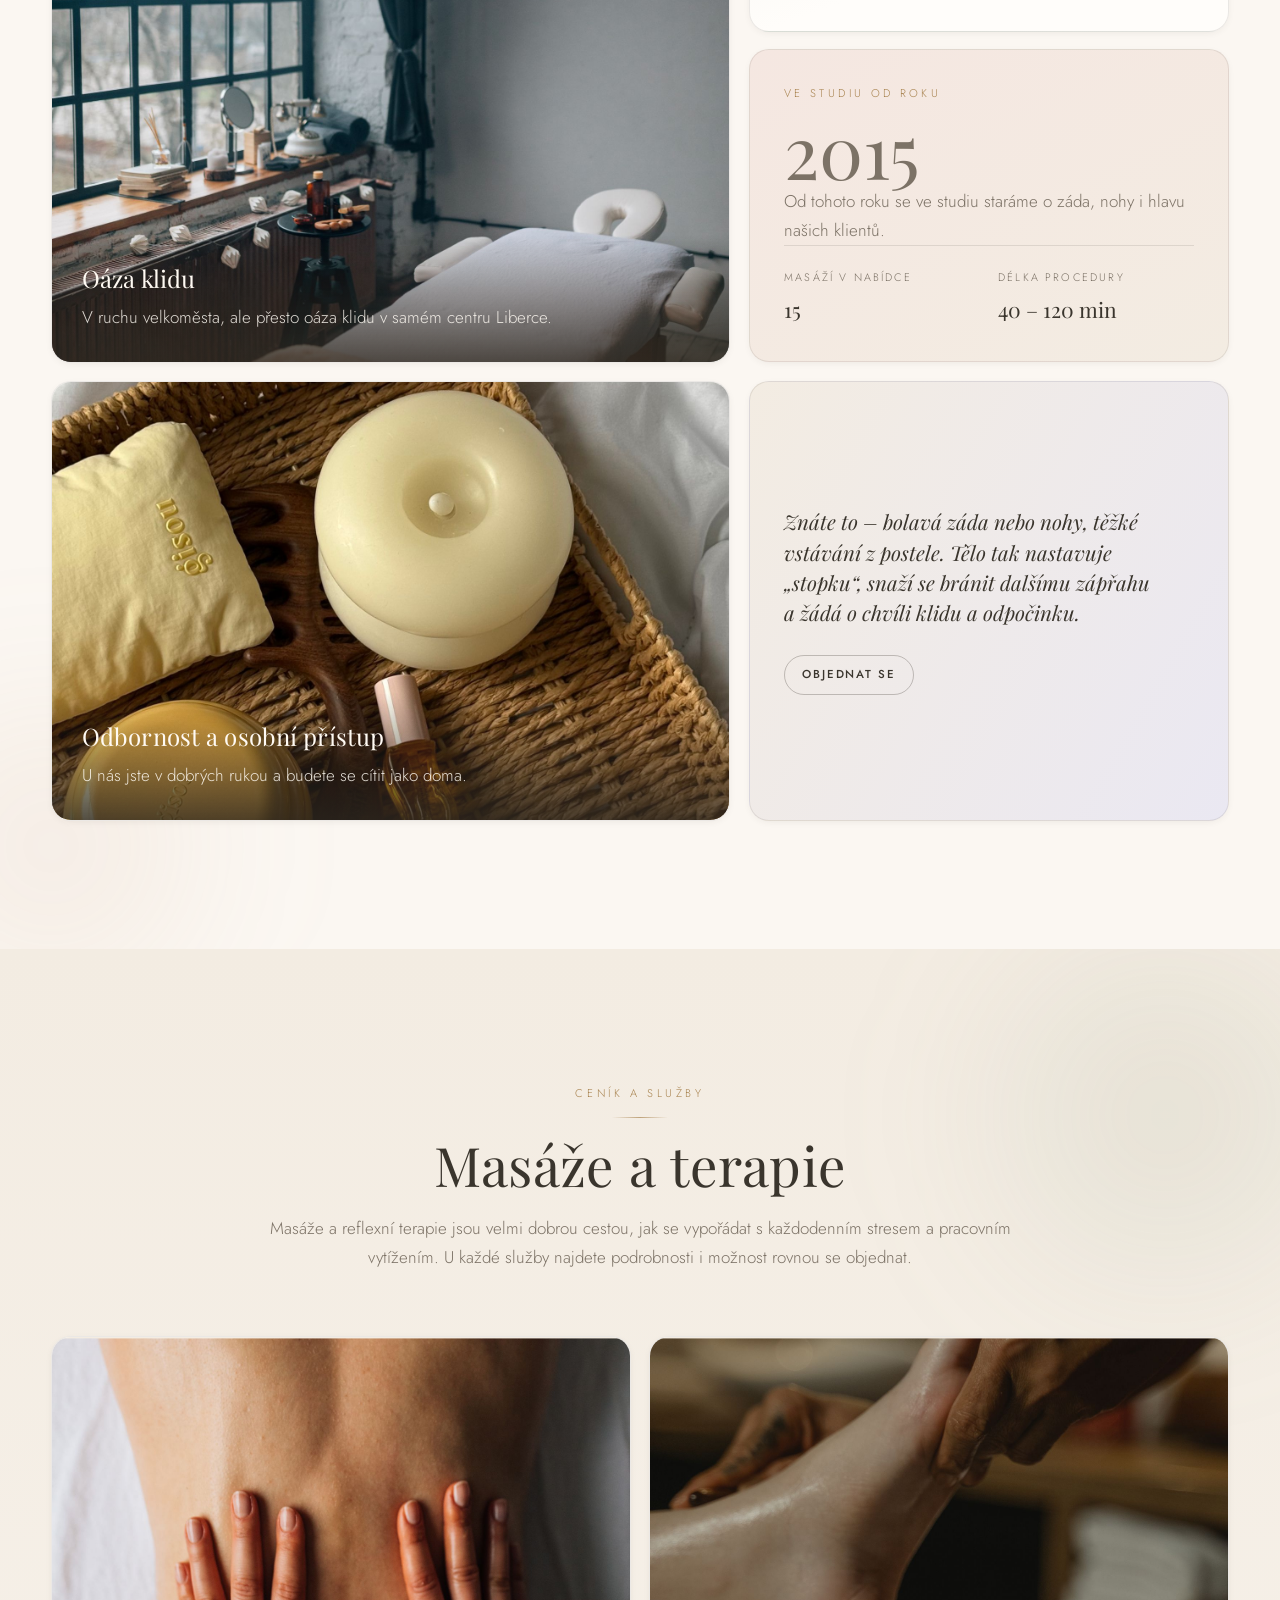
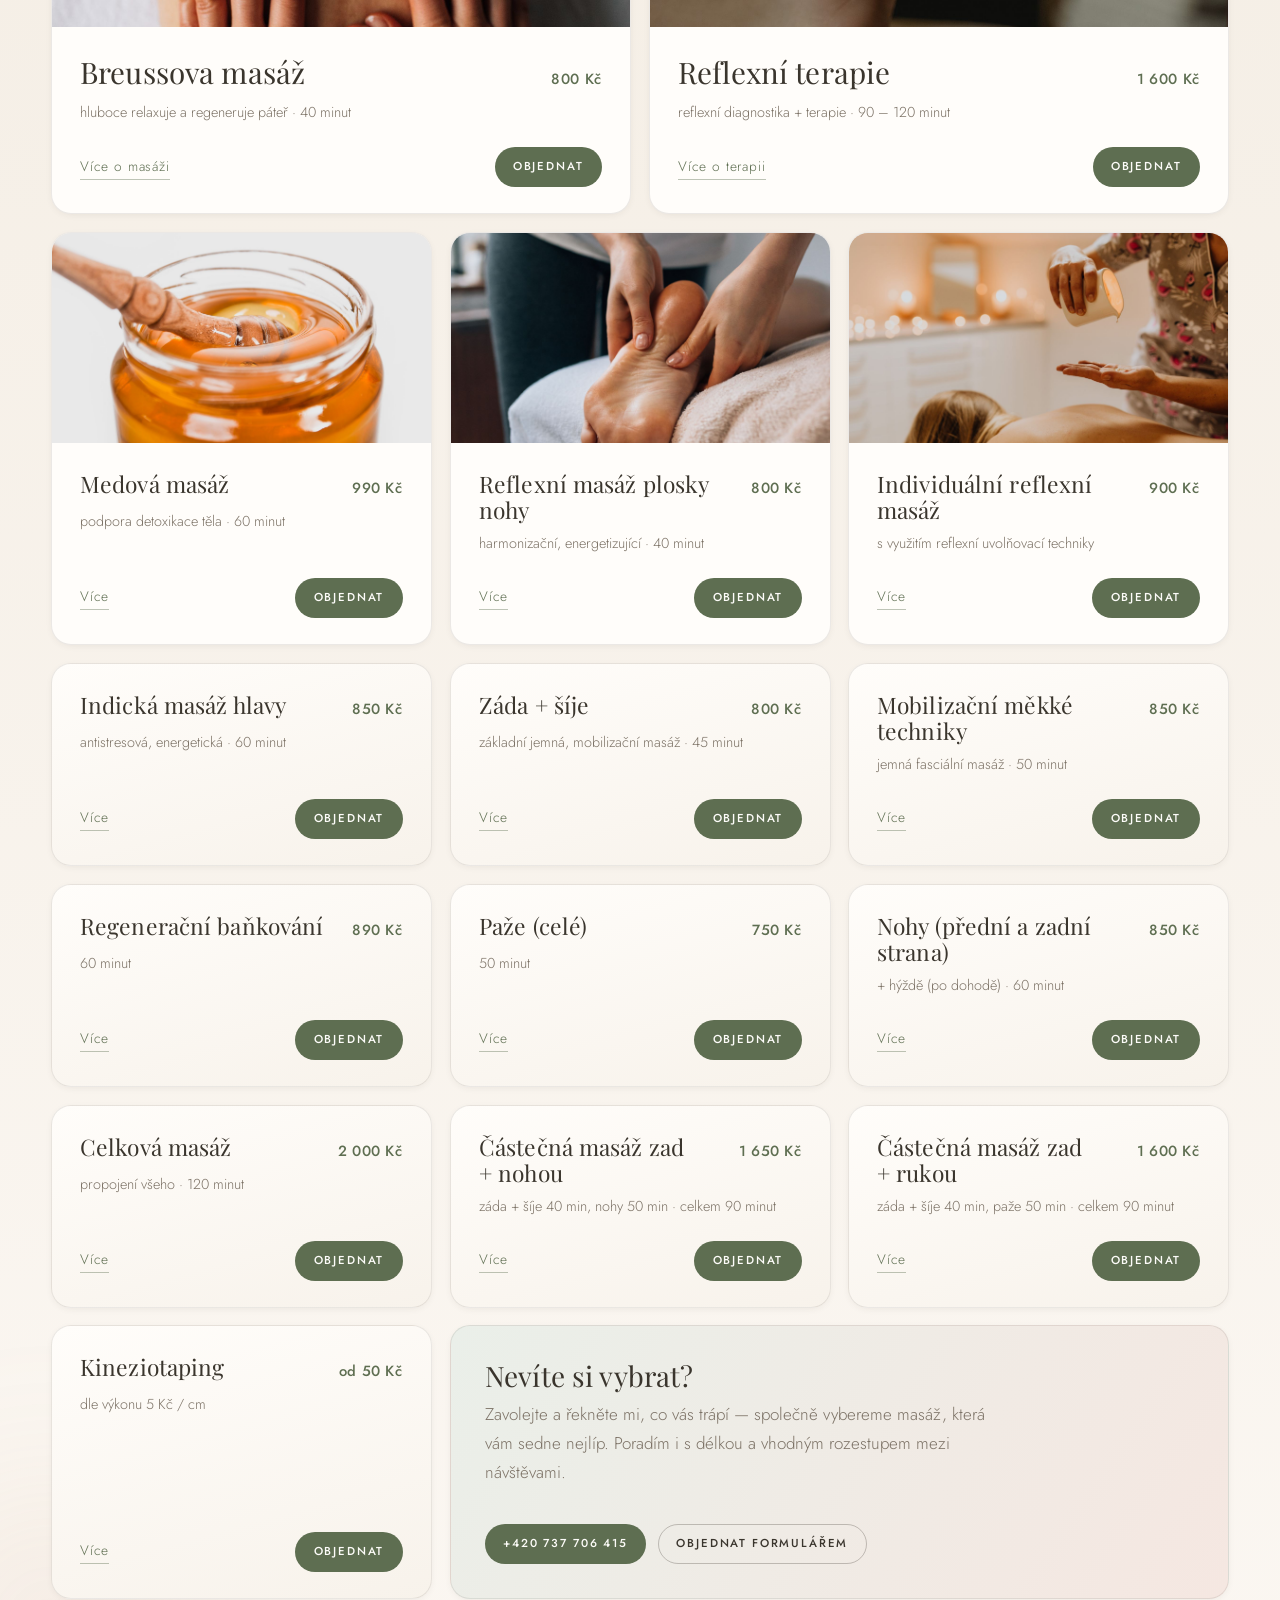
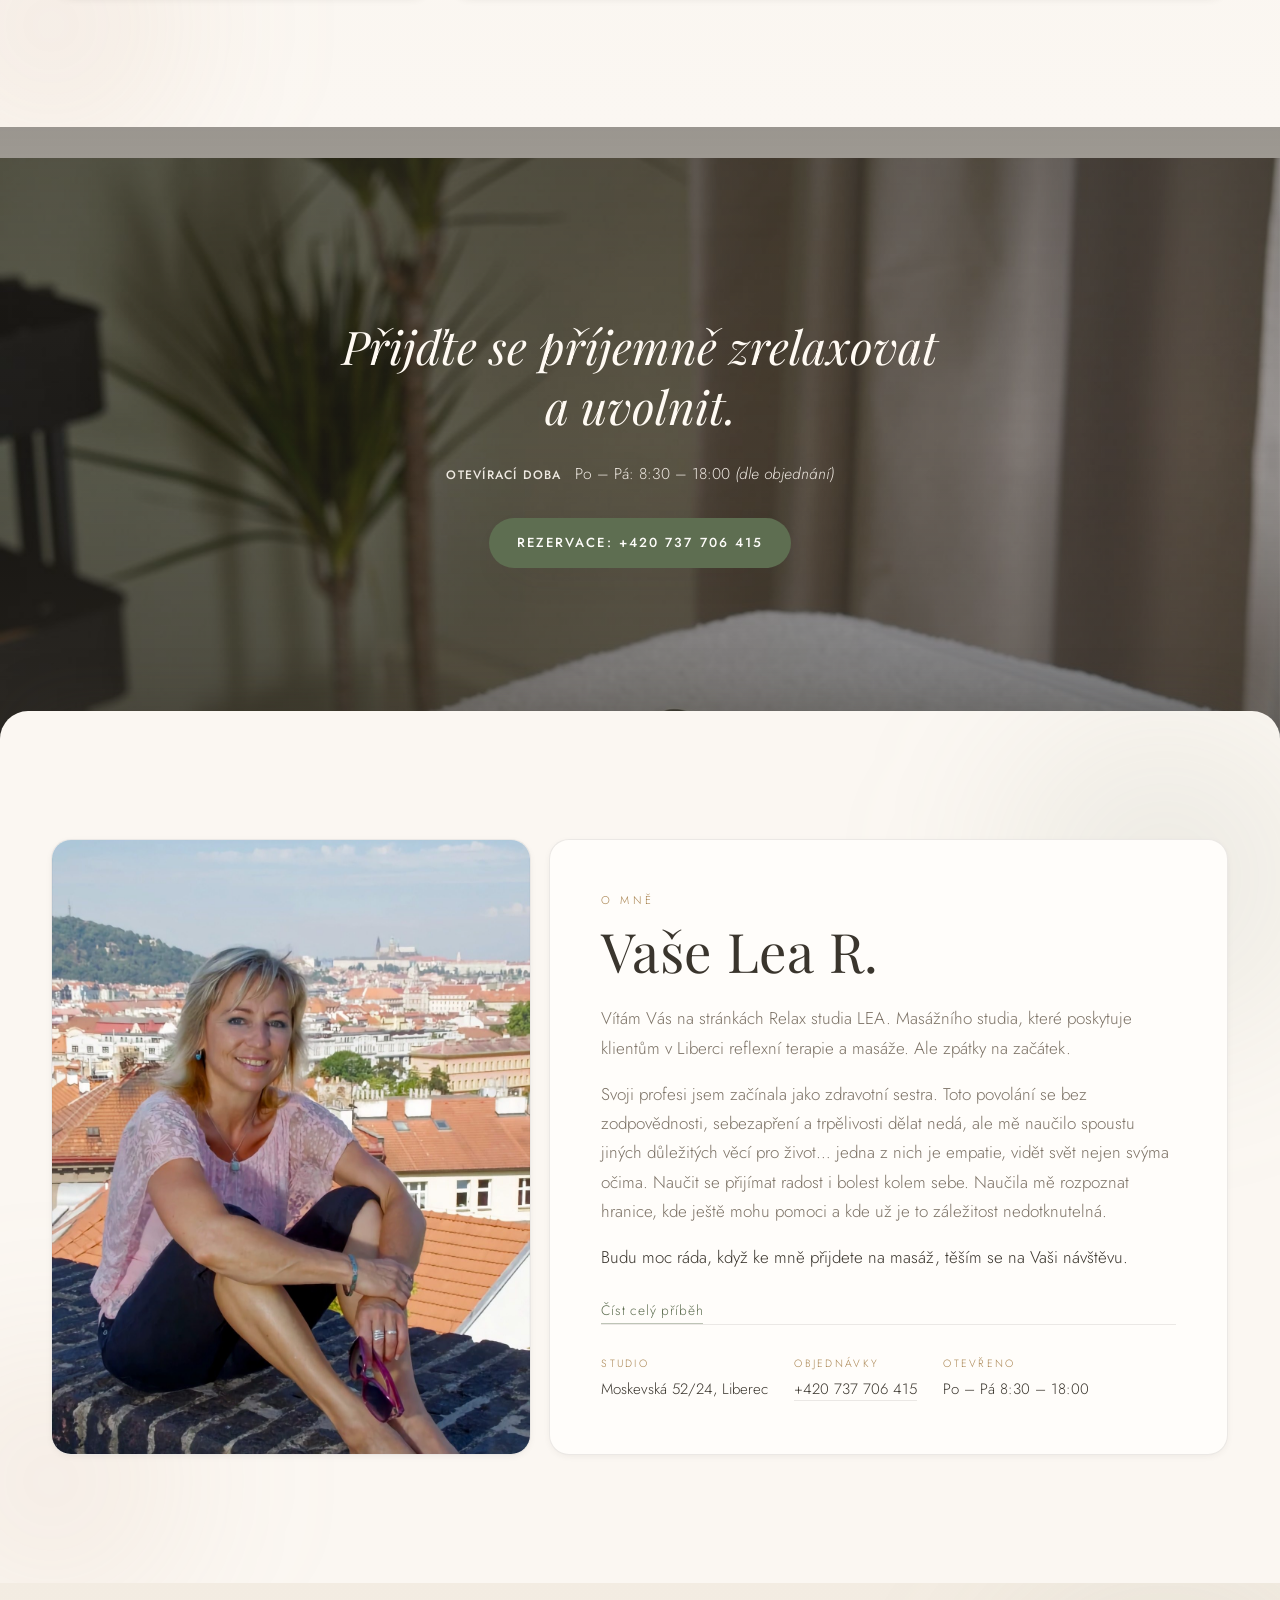
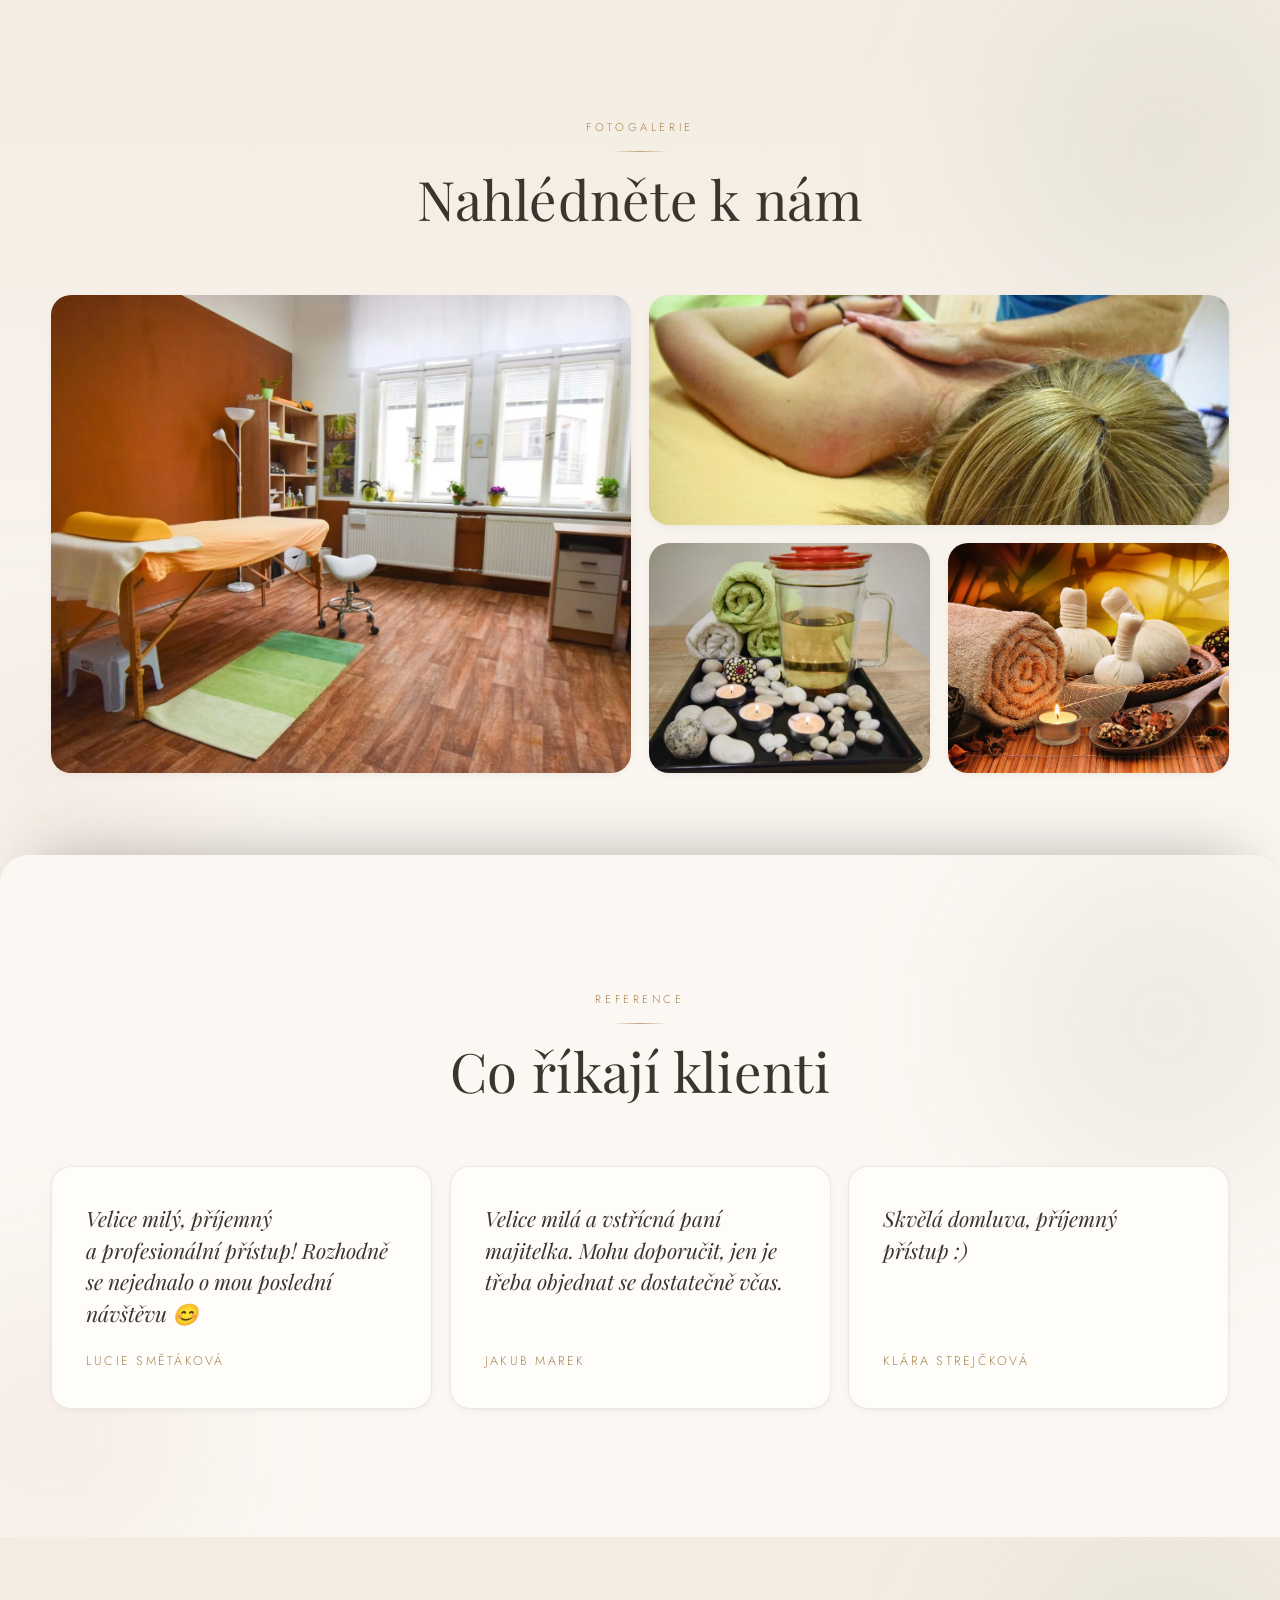
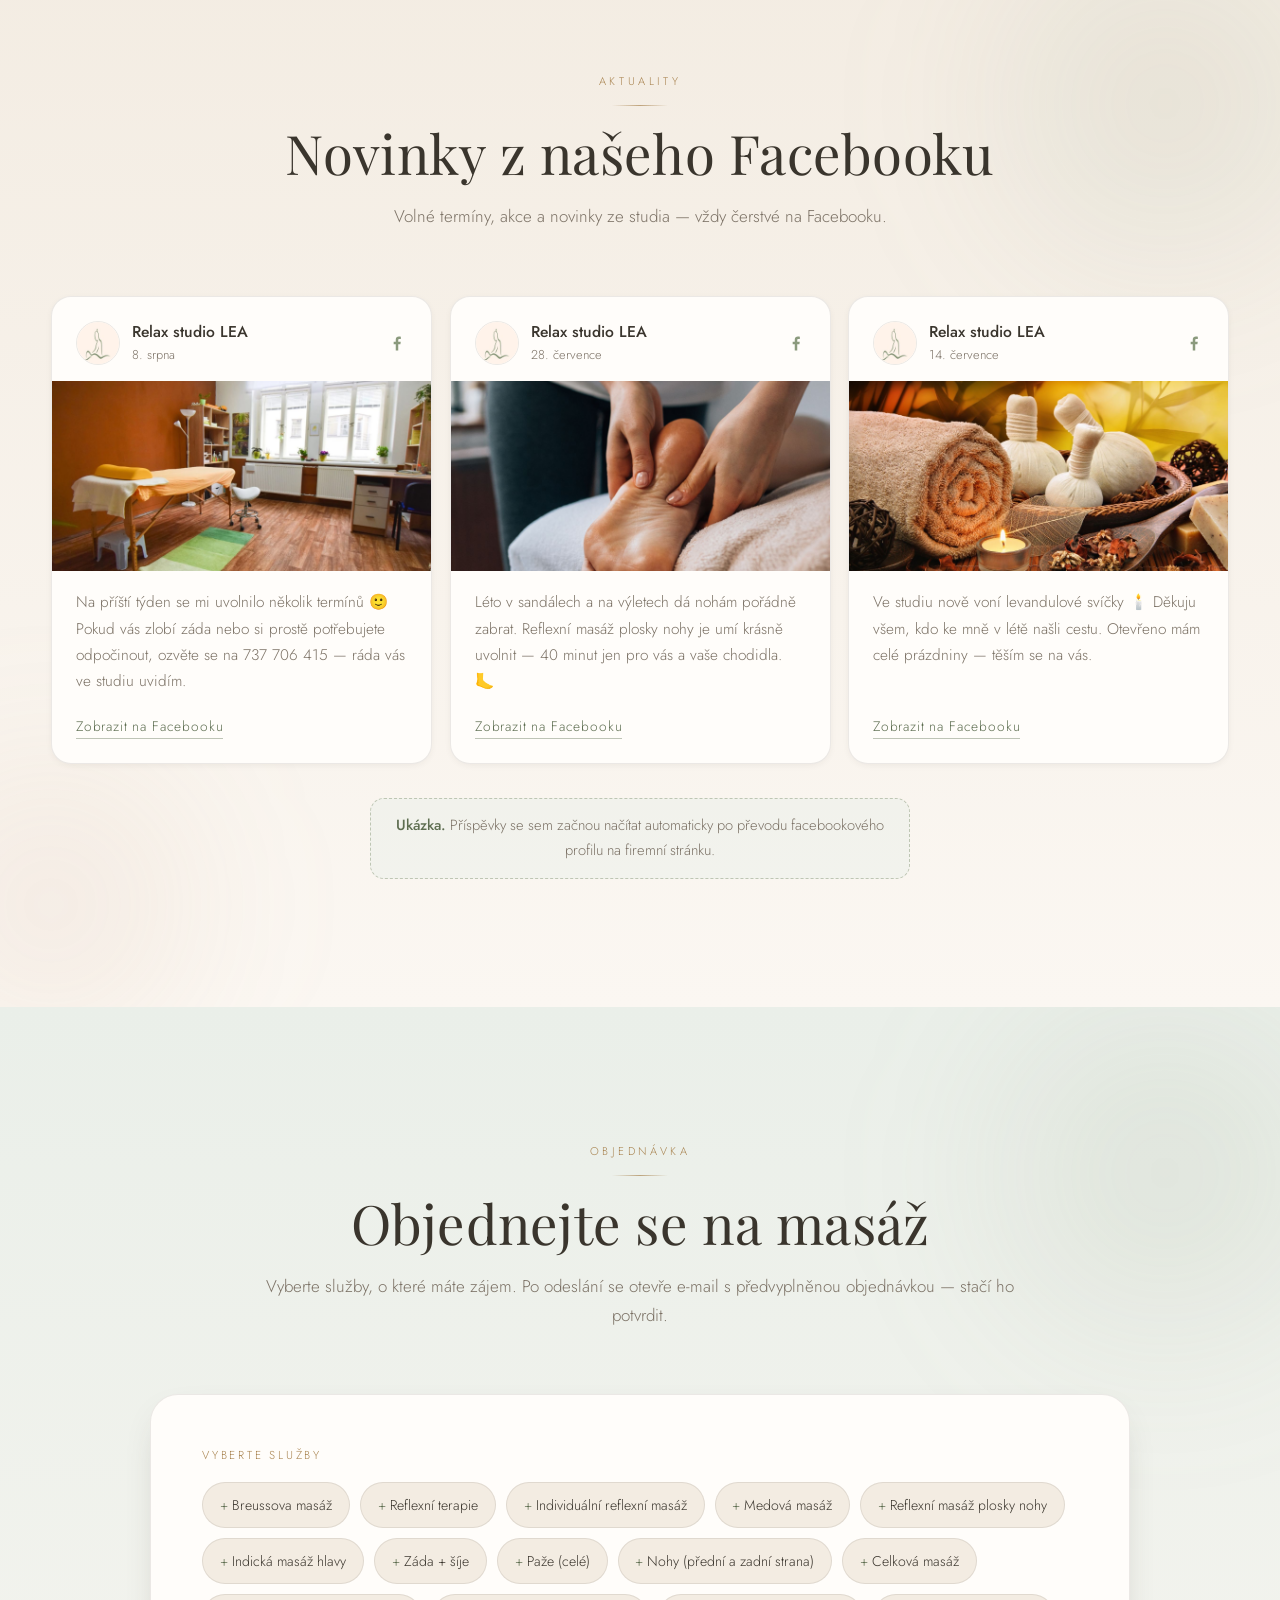
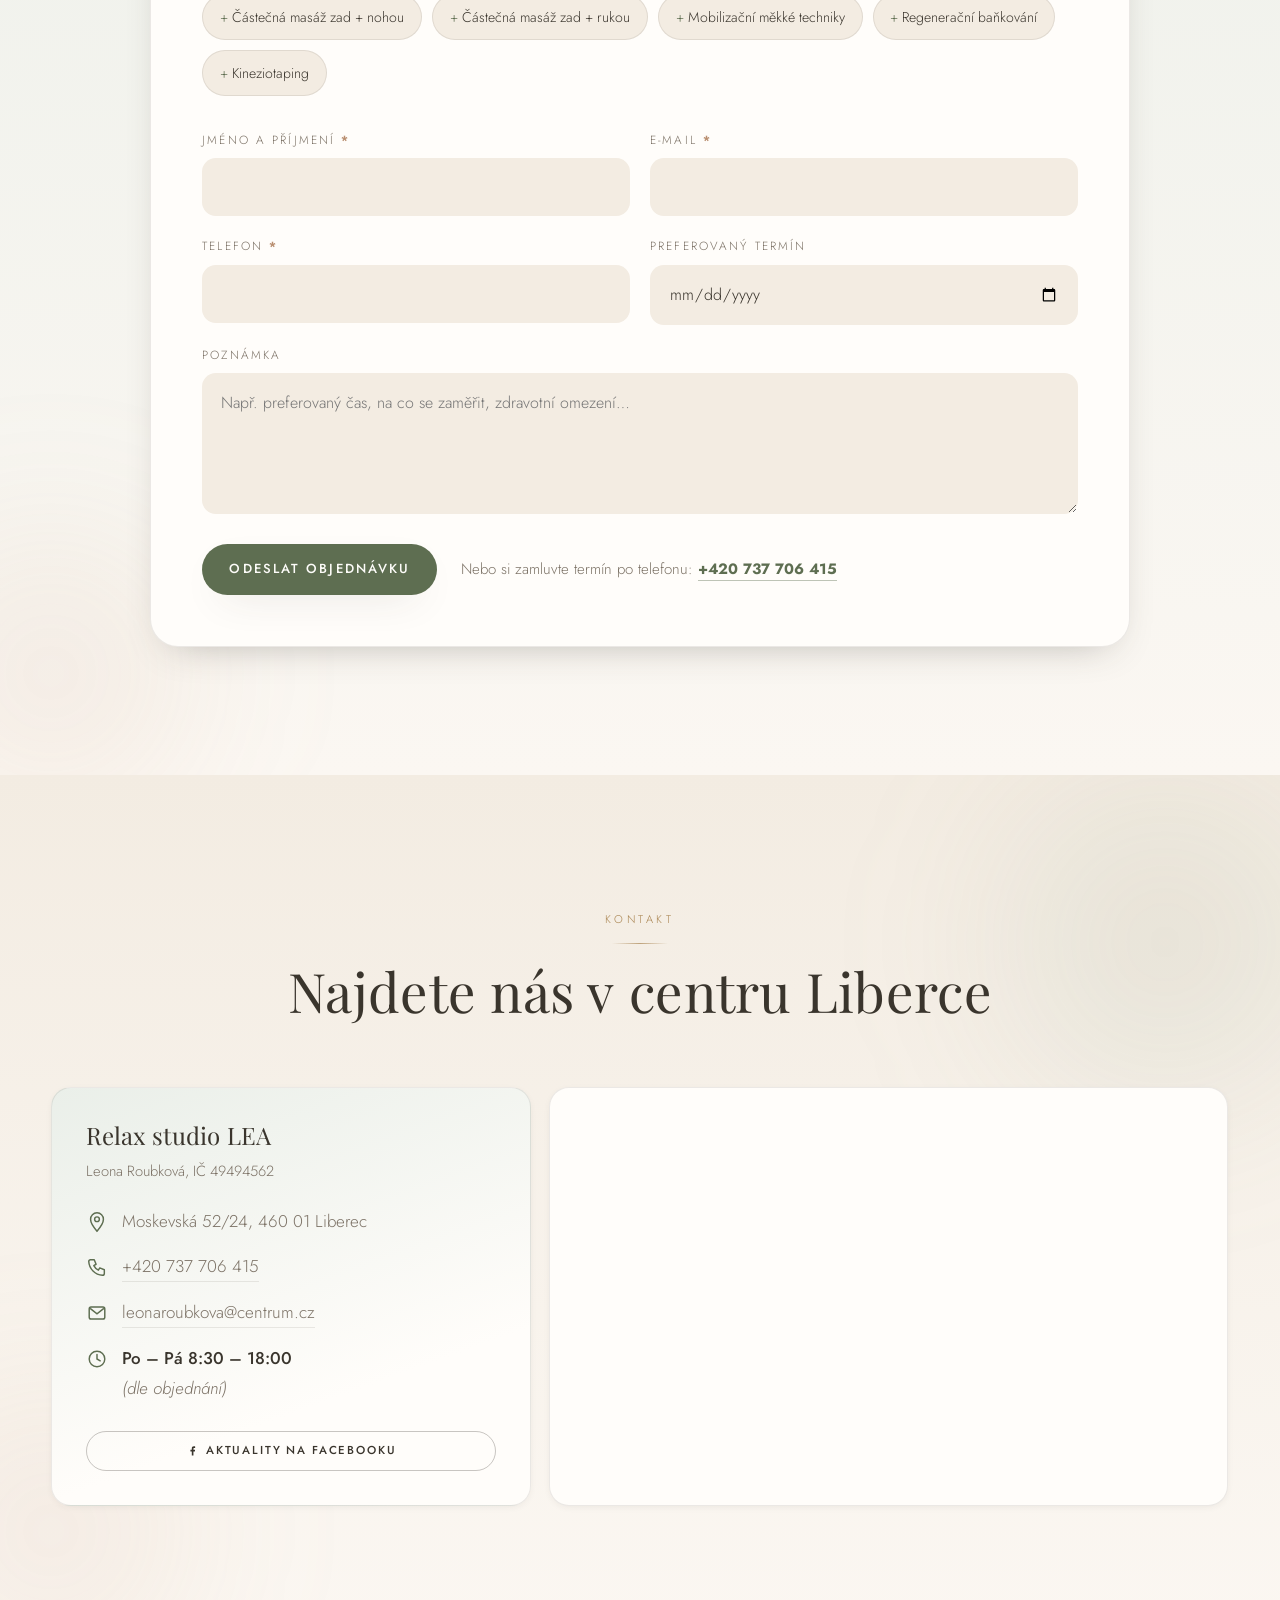
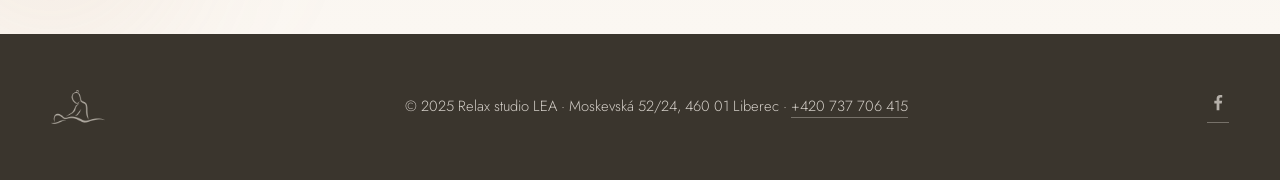
==== commit d445aaaa: "Hlavička: Aktuality jako plný zlatý štítek, oprava nečitelného Objednat Objednat po odscrollování dě" ====
--- a/web-v2/index.html
+++ b/web-v2/index.html
@@ -9,7 +9,7 @@
 <link rel="preconnect" href="https://fonts.googleapis.com">
 <link rel="preconnect" href="https://fonts.gstatic.com" crossorigin>
 <link href="https://fonts.googleapis.com/css2?family=Playfair+Display:ital,wght@0,400;0,500;0,600;1,400;1,500&family=Jost:wght@300;400;500;600&display=swap" rel="stylesheet">
-<link rel="stylesheet" href="css/style.css?v=6">
+<link rel="stylesheet" href="css/style.css?v=7">
 </head>
 <body>
 
--- a/web-v2/css/style.css
+++ b/web-v2/css/style.css
@@ -12,6 +12,7 @@
   --sage-deep:#5e6e51;
   --clay:#b98e6f;
   --gold:#a8834f;
+  --gold-deep:#8a683c;
   --ink:#3a352d;
   --muted:#7c7266;
   --line:rgba(58,53,45,.10);
@@ -92,26 +93,34 @@
 .hdr-nav a::after{content:"";position:absolute;left:0;right:100%;bottom:0;height:1px;background:currentColor;transition:right .35s var(--ease)}
 .hdr-nav a:hover::after{right:0}
 .hdr.is-stuck .hdr-nav a{color:var(--ink)}
-/* Aktuality — zlatý odstín a jemně tepající tečka, ať přitáhnou pozornost */
-.hdr-nav .nav-news{color:var(--gold)}
-.hdr.is-stuck .hdr-nav .nav-news{color:var(--gold)}
+/* Aktuality — plný zlatý štítek s tepající tečkou; čitelný na fotce i na světlé hlavičce */
+.hdr-nav a.nav-news{
+  background:var(--gold-deep);color:#fffaf3;
+  border-radius:100px;padding:.7em 1.4em;
+  box-shadow:0 4px 14px -6px rgba(58,53,45,.5);
+}
+.hdr-nav .nav-news::after{display:none}
+.hdr-nav a.nav-news:hover{background:var(--ink)}
+.hdr.is-stuck .hdr-nav a.nav-news{color:#fffaf3}
 .nav-dot{
-  display:inline-block;width:6px;height:6px;margin-left:7px;vertical-align:2px;
-  border-radius:50%;background:currentColor;
+  display:inline-block;width:6px;height:6px;margin-left:8px;vertical-align:2px;
+  border-radius:50%;background:#fffaf3;
   animation:tep 2.8s ease-out infinite;
 }
 @keyframes tep{
-  0%{box-shadow:0 0 0 0 rgba(168,131,79,.6)}
-  60%{box-shadow:0 0 0 7px rgba(168,131,79,0)}
-  100%{box-shadow:0 0 0 0 rgba(168,131,79,0)}
+  0%{box-shadow:0 0 0 0 rgba(255,250,243,.7)}
+  60%{box-shadow:0 0 0 6px rgba(255,250,243,0)}
+  100%{box-shadow:0 0 0 0 rgba(255,250,243,0)}
 }
 .hdr-nav .nav-cta{
   border:1px solid rgba(255,250,243,.5);border-radius:100px;padding:.7em 1.5em;
 }
 .hdr-nav .nav-cta::after{display:none}
 .hdr-nav .nav-cta:hover{background:rgba(255,250,243,.16)}
-.hdr.is-stuck .nav-cta{border-color:var(--sage-deep);background:var(--sage-deep);color:#fdfcf9}
-.hdr.is-stuck .nav-cta:hover{background:var(--ink);border-color:var(--ink)}
+/* pozor na specificitu: obecné `.hdr.is-stuck .hdr-nav a` je silnější než `.hdr.is-stuck .nav-cta`,
+   proto tu musí být selektor přes .hdr-nav — jinak tlačítko zdědí tmavý text na tmavém podkladu */
+.hdr.is-stuck .hdr-nav .nav-cta{border-color:var(--sage-deep);background:var(--sage-deep);color:#fdfcf9}
+.hdr.is-stuck .hdr-nav .nav-cta:hover{background:var(--ink);border-color:var(--ink)}
 .hdr-burger{display:none;background:none;border:0;width:44px;height:38px;padding:8px;cursor:pointer}
 .hdr-burger span{display:block;height:1.5px;background:#fffaf3;margin:6px 0;transition:transform .4s var(--ease),opacity .3s,background .45s}
 .hdr.is-stuck .hdr-burger span{background:var(--ink)}
@@ -455,7 +464,13 @@
   .hdr.is-open .hdr-nav{transform:none}
   .hdr-nav a{color:var(--ink);font-size:.92rem;padding:14px 0;width:100%;border-bottom:1px solid var(--line)}
   .hdr-nav a::after{display:none}
+  .hdr-nav a.nav-news{
+    background:var(--gold-deep);color:#fffaf3;border-bottom:0;border-radius:14px;
+    margin-top:14px;text-align:center;padding:1.1em;
+  }
+  .hdr.is-stuck .hdr-nav a.nav-news{color:#fffaf3}
   .hdr-nav .nav-cta{border:0;background:var(--sage-deep);color:#fdfcf9;margin-top:18px;text-align:center;padding:1.1em}
+  .hdr.is-stuck .hdr-nav .nav-cta{color:#fdfcf9}
   .hdr-burger{display:block;z-index:2}
   .hero-in{padding:130px 0 156px}
   .hero-facts{gap:26px}
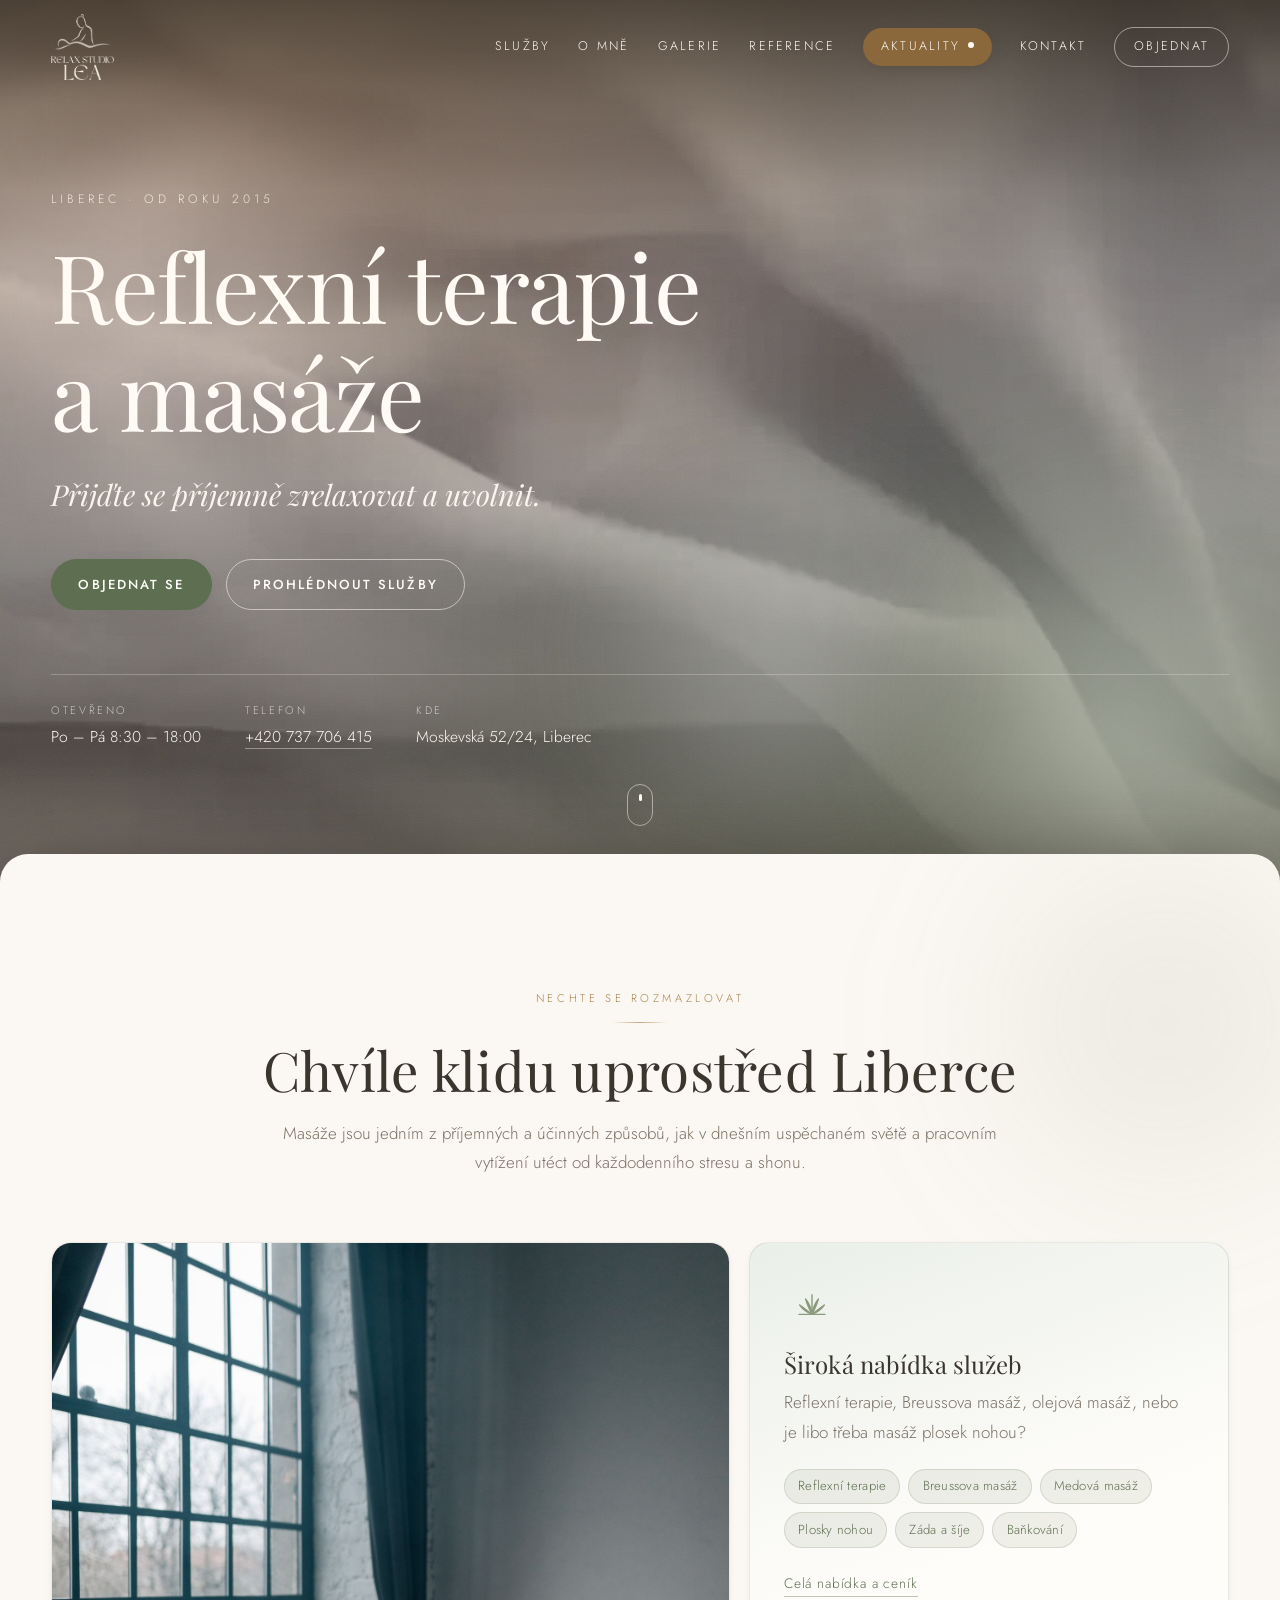
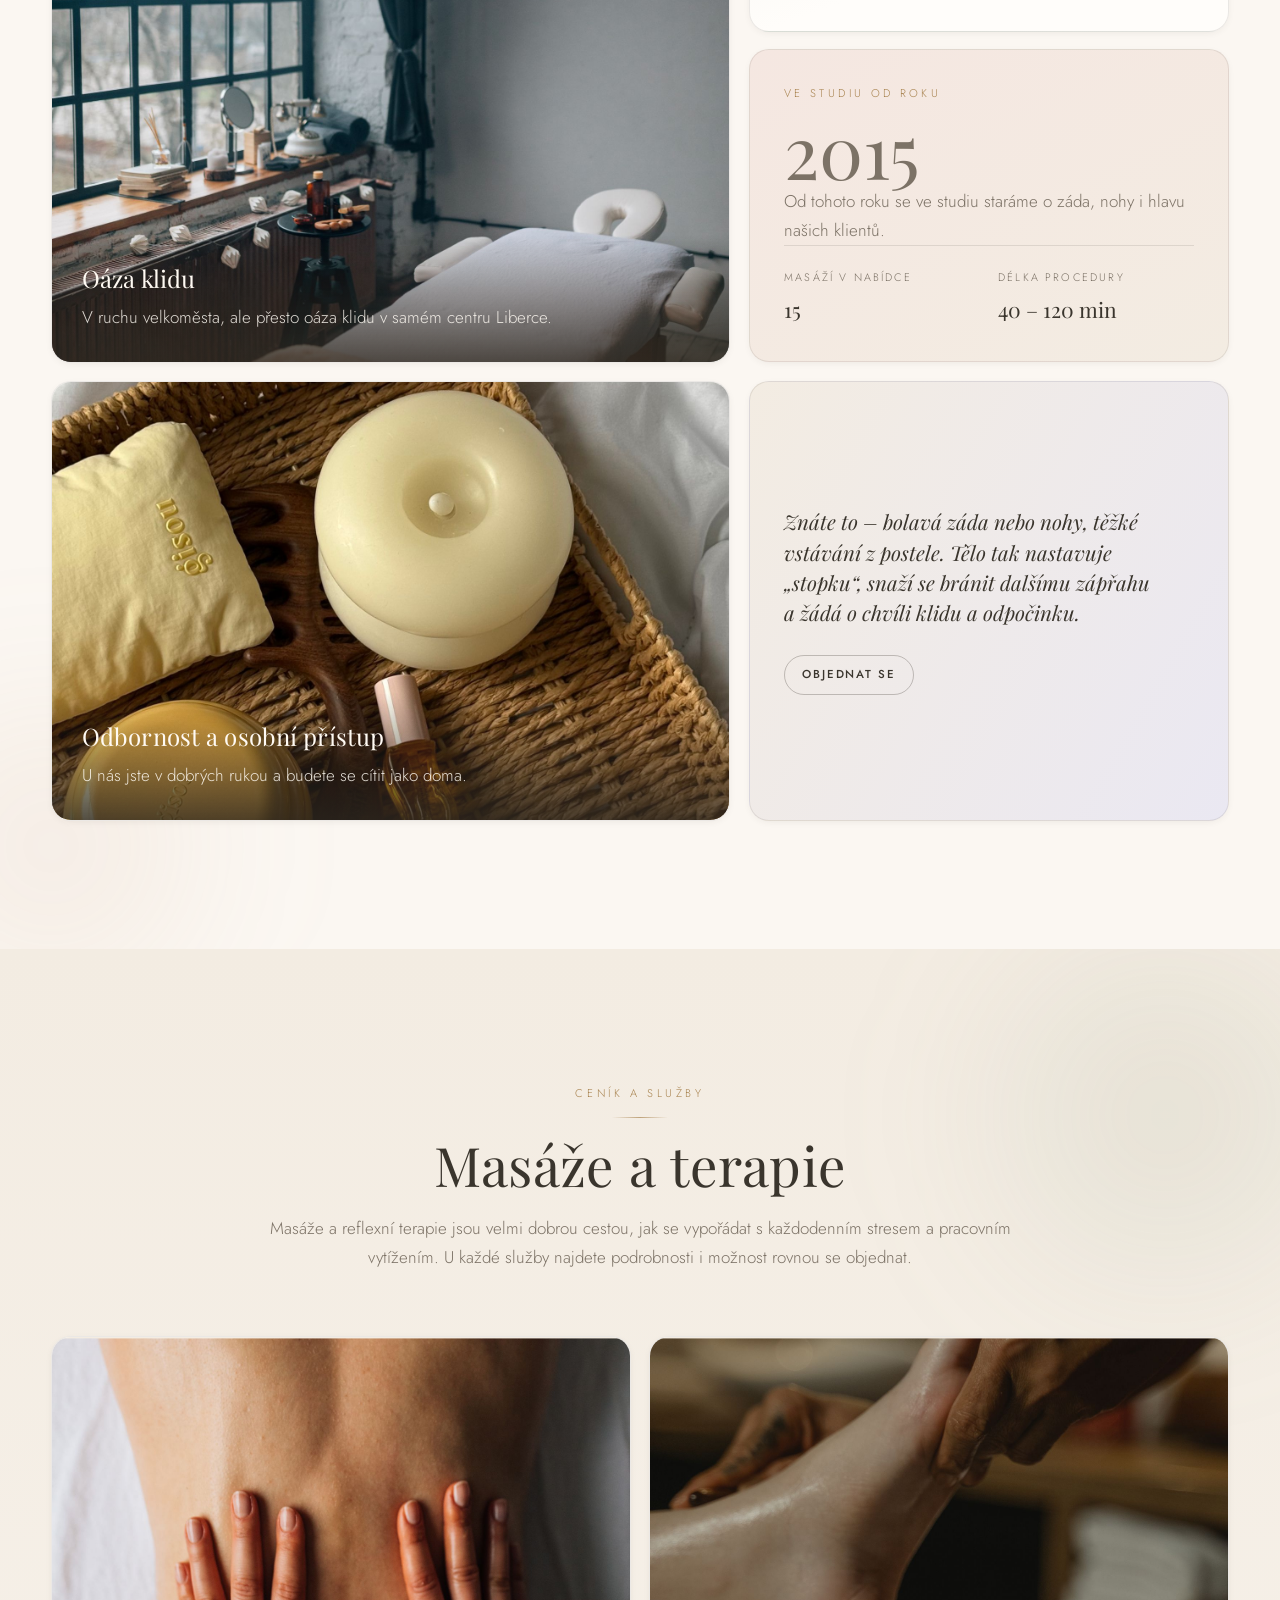
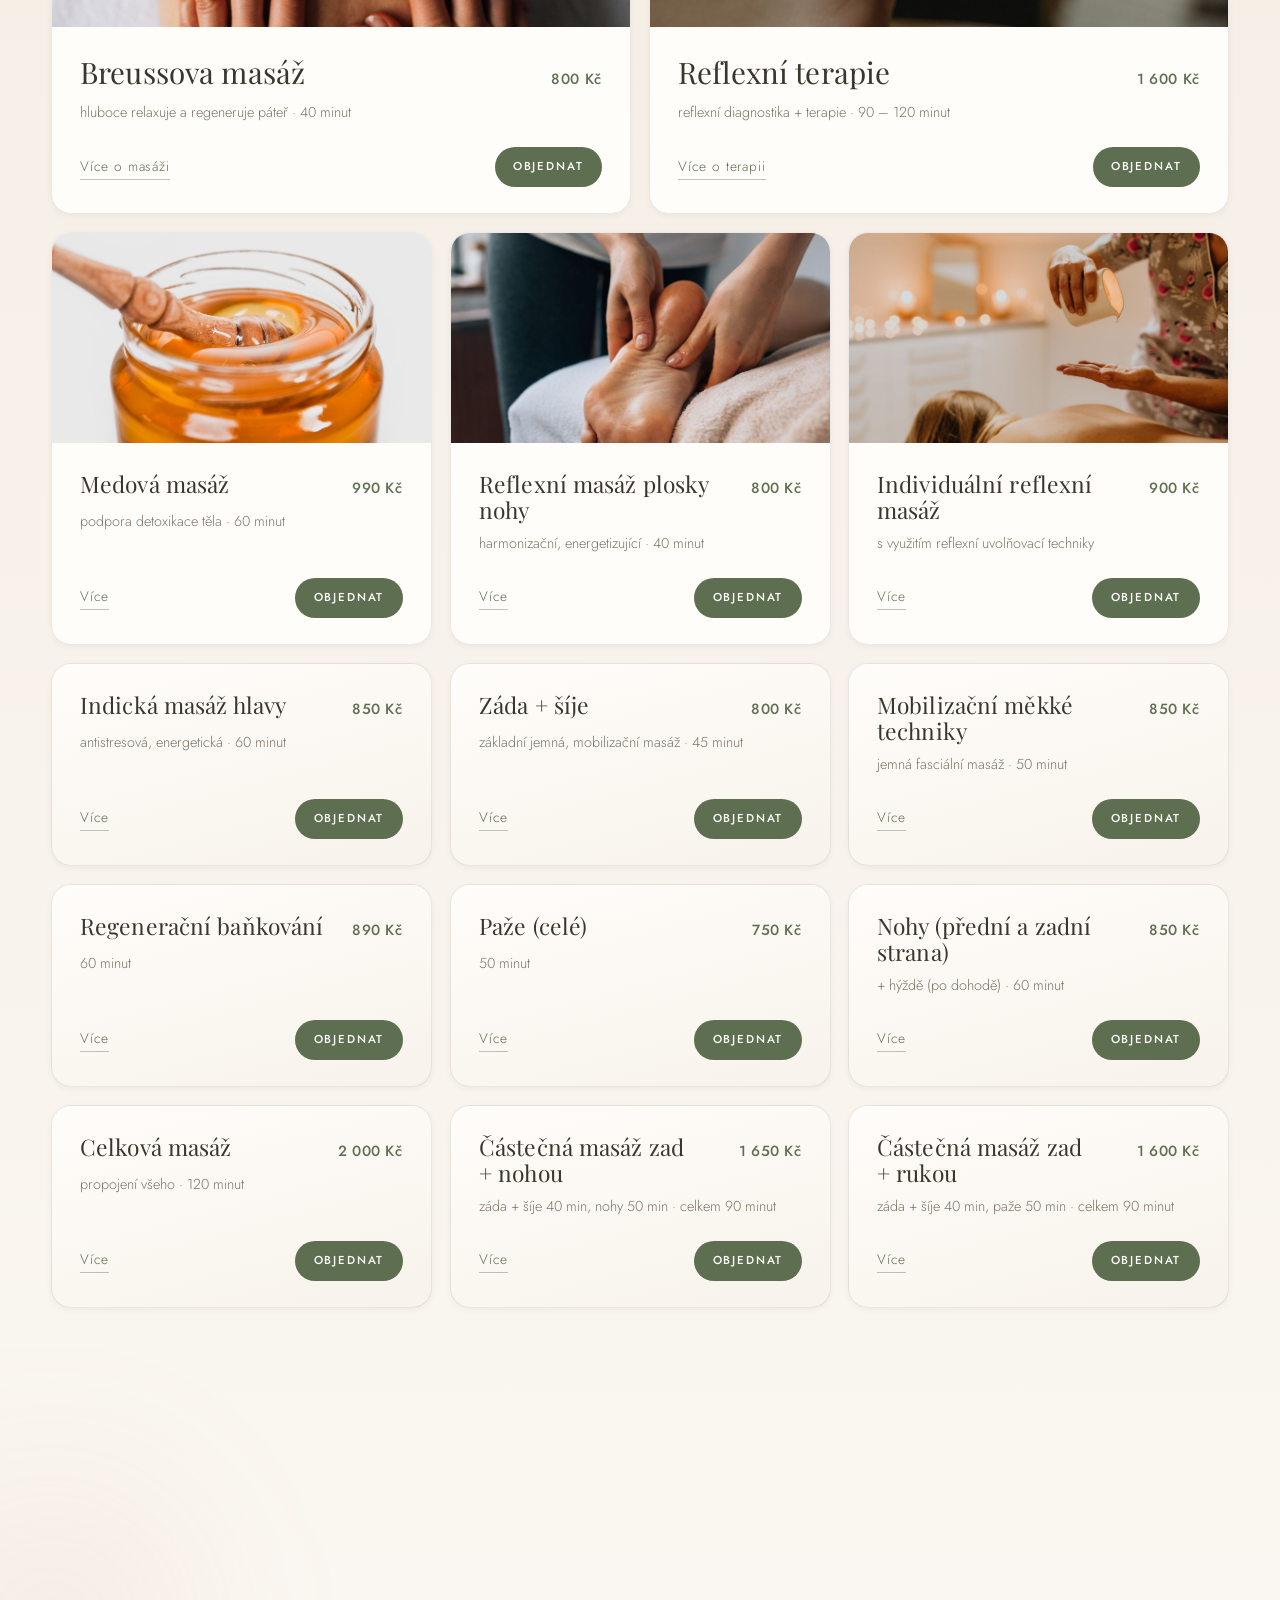
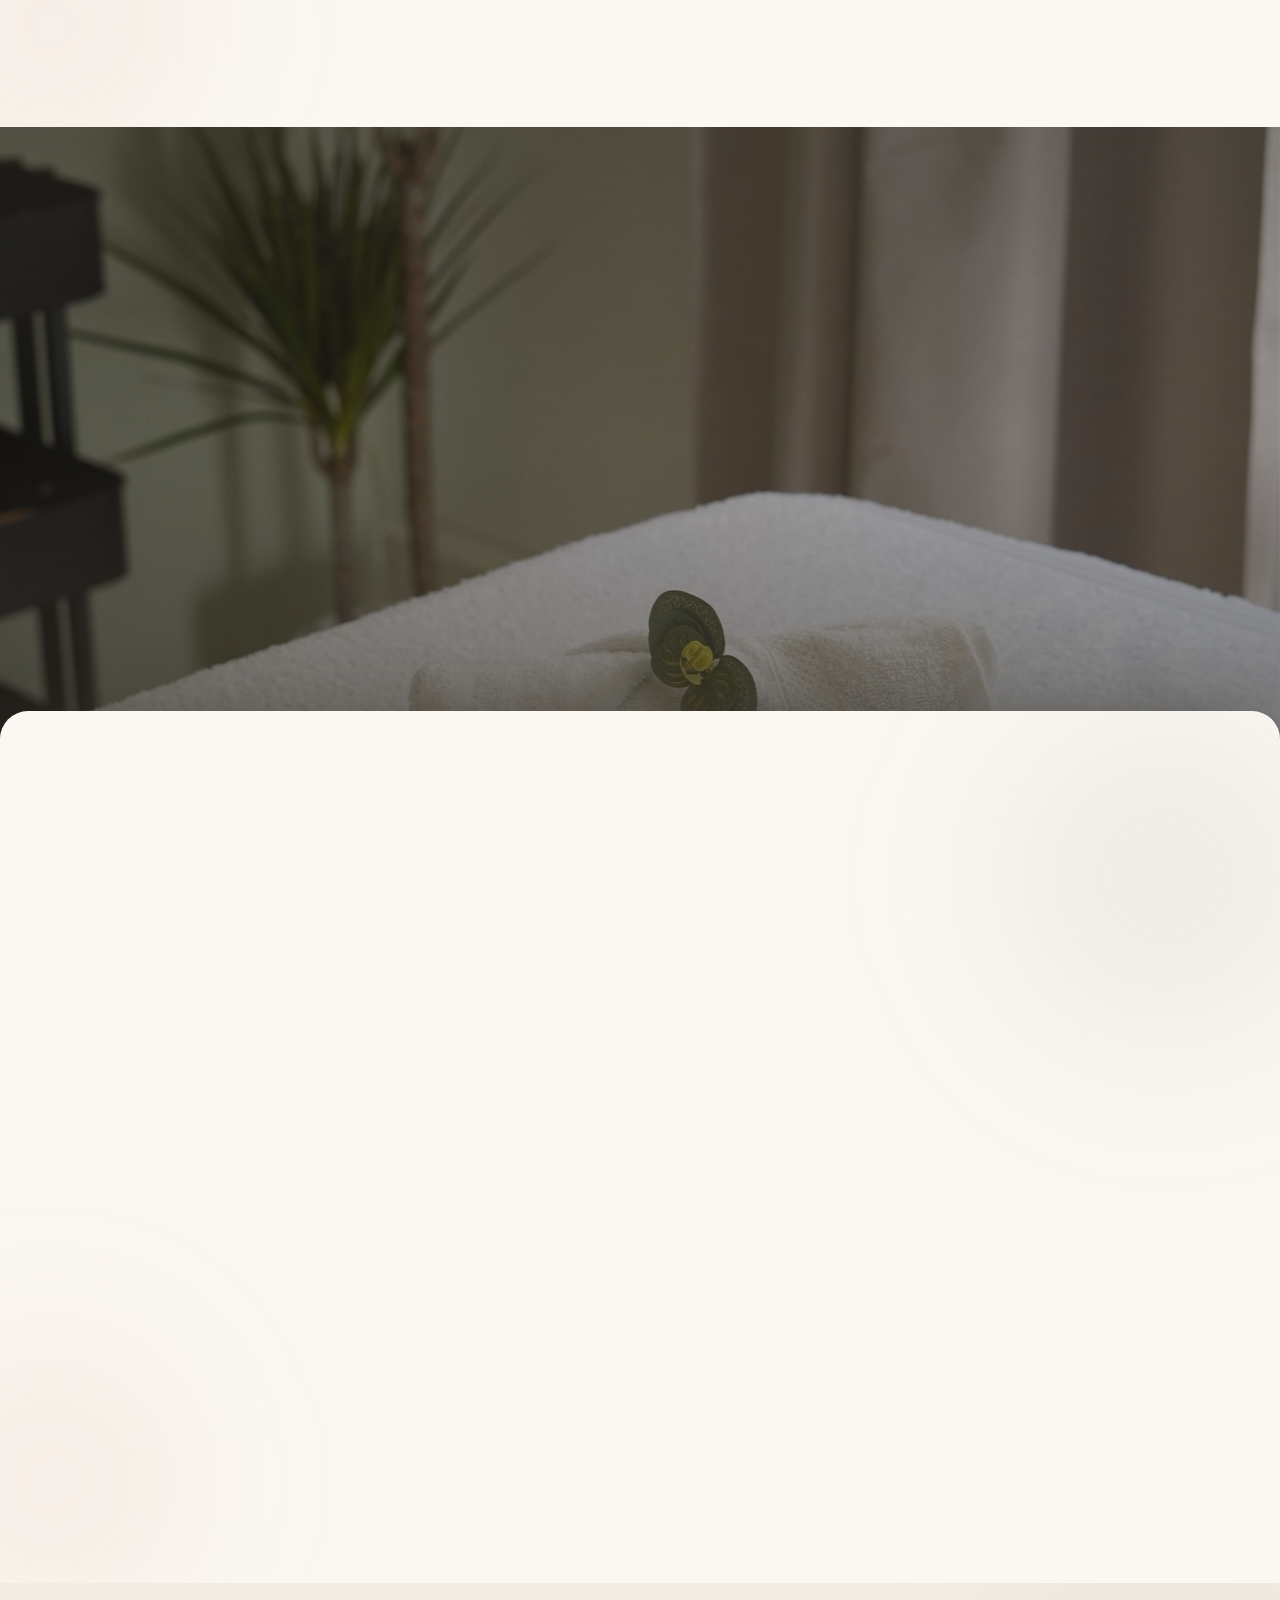
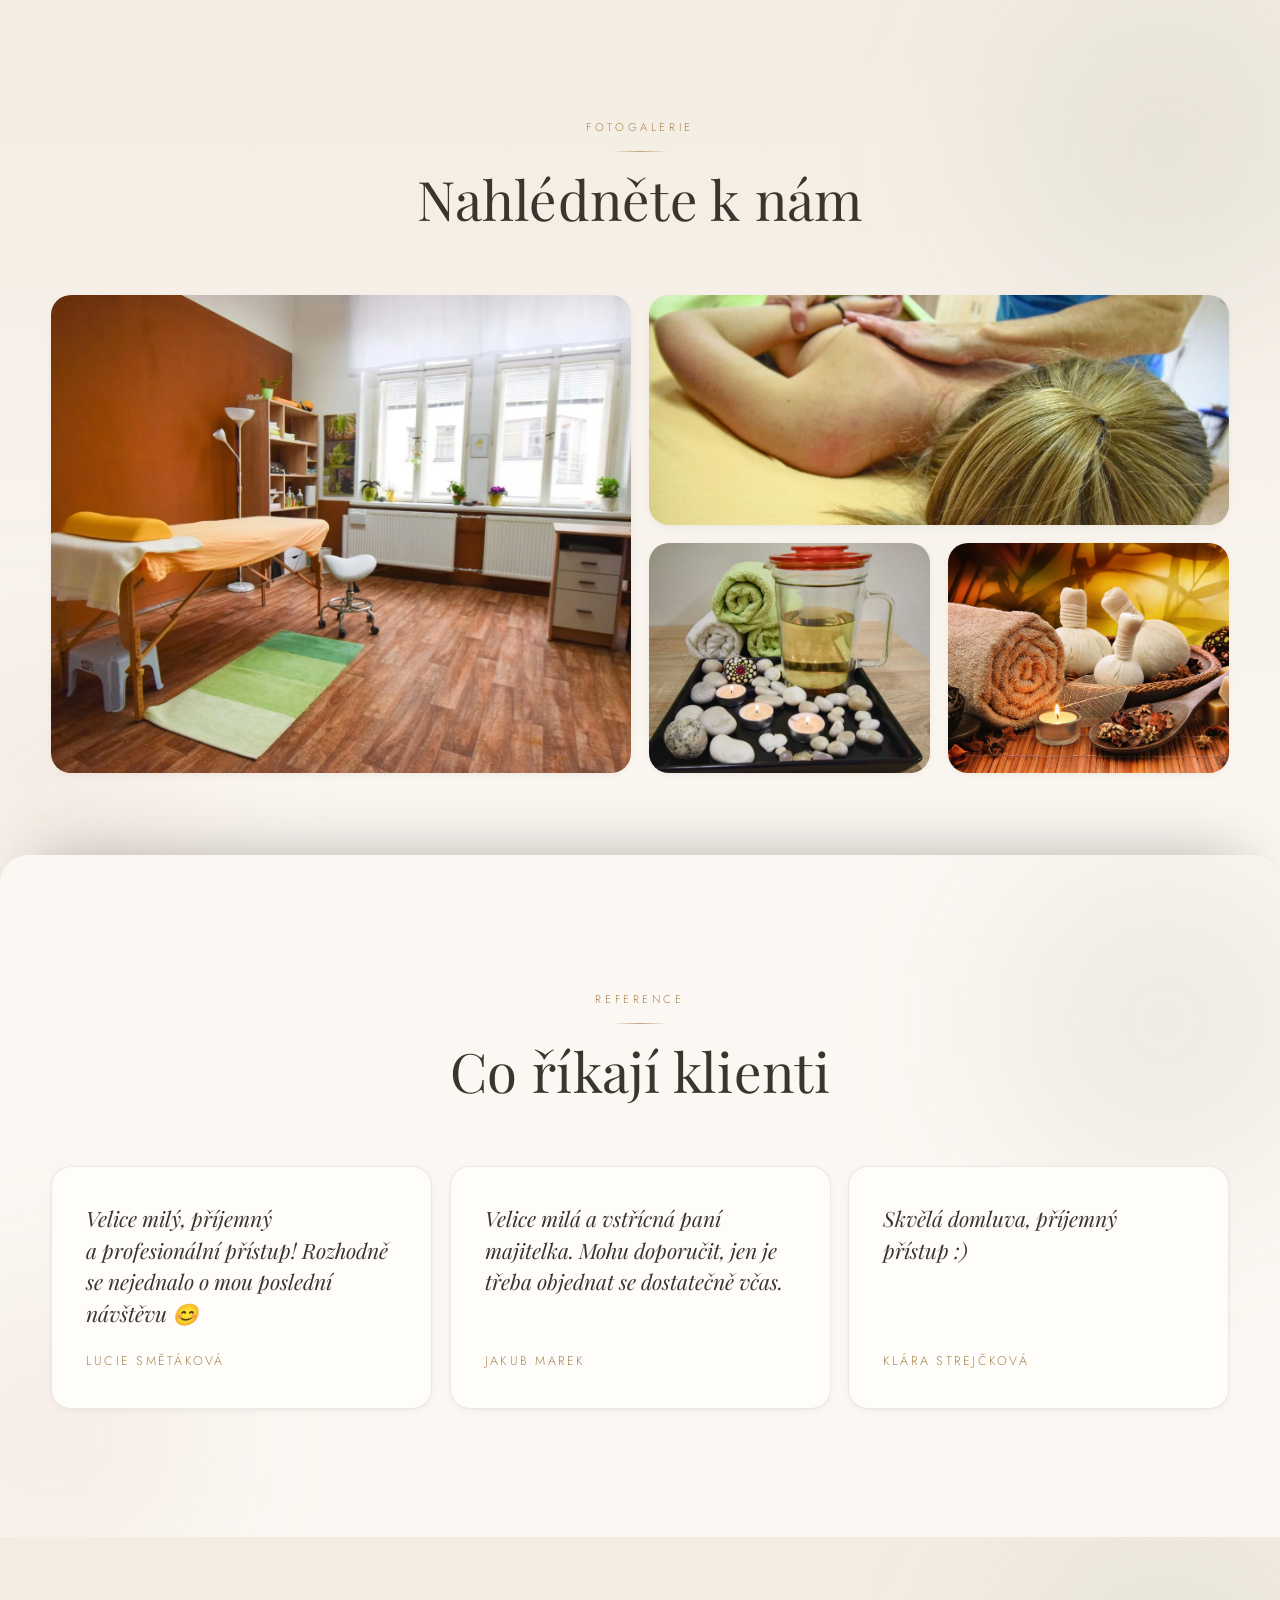
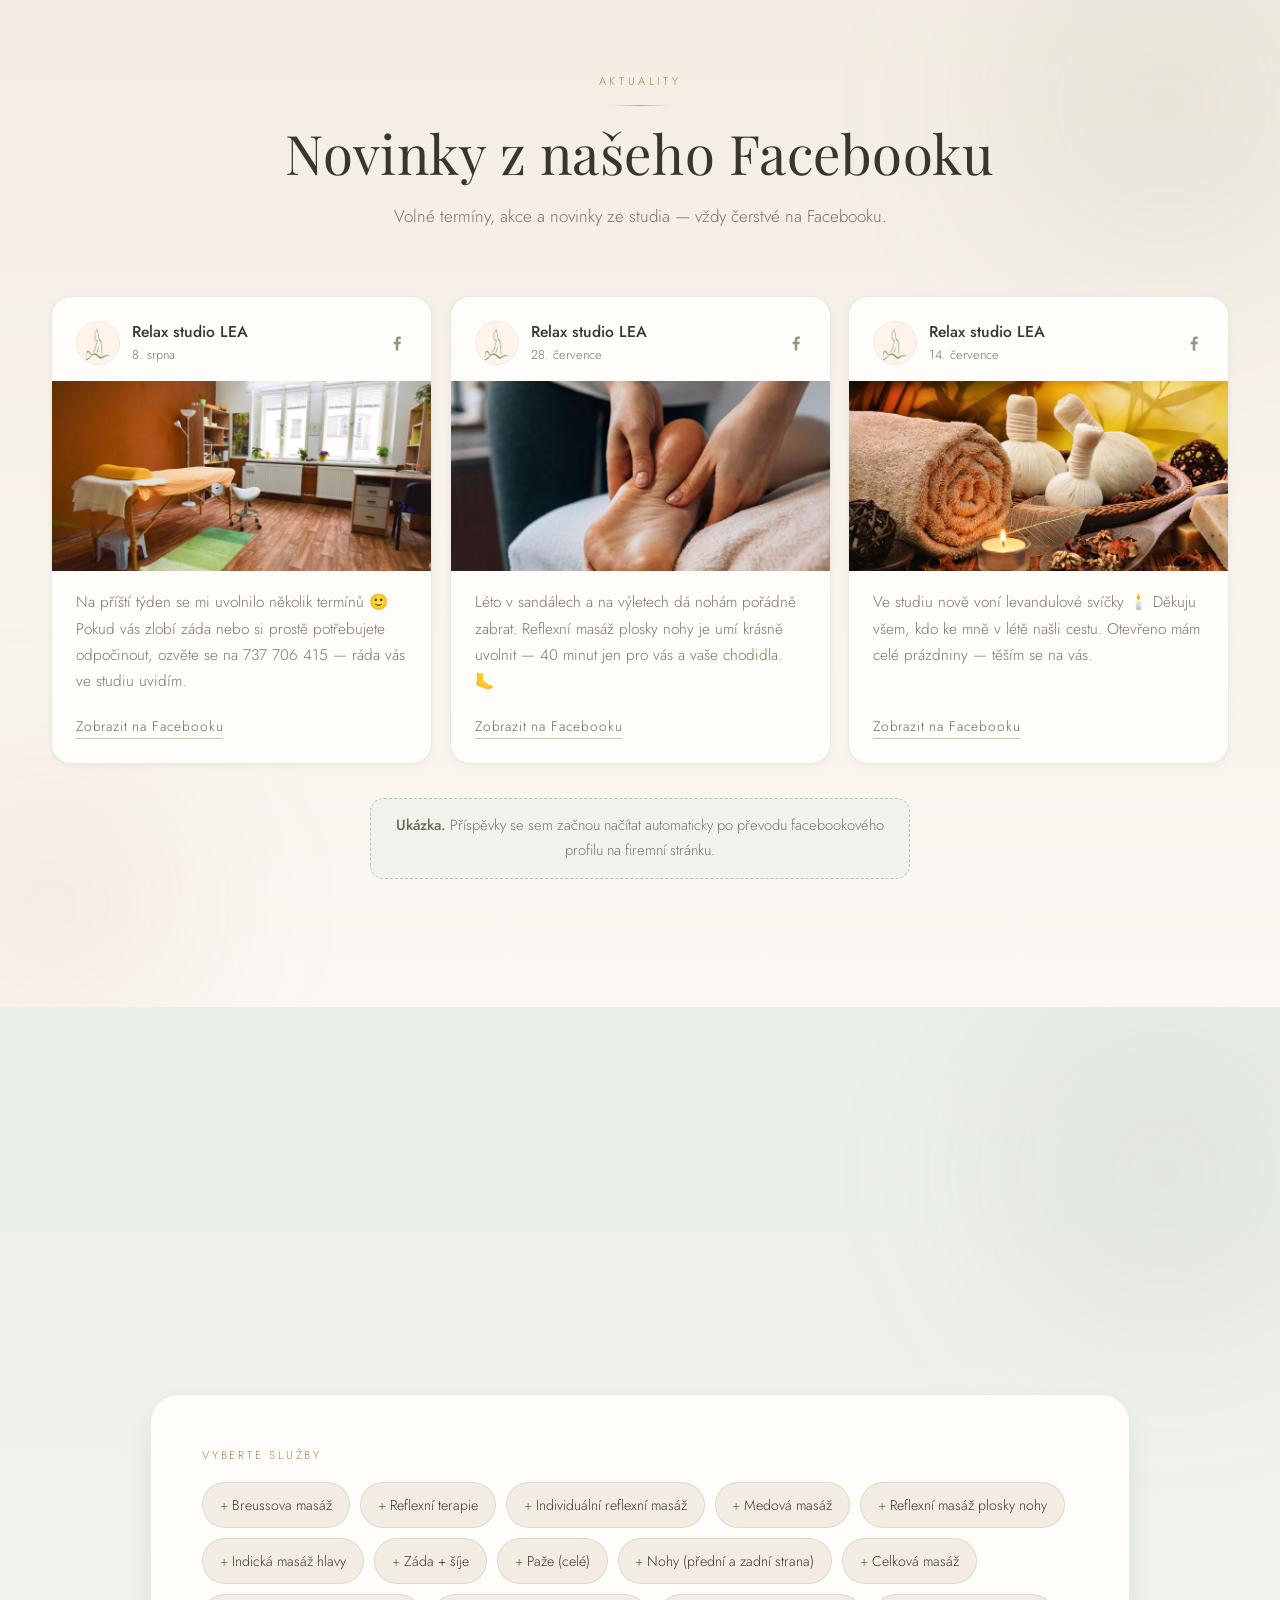
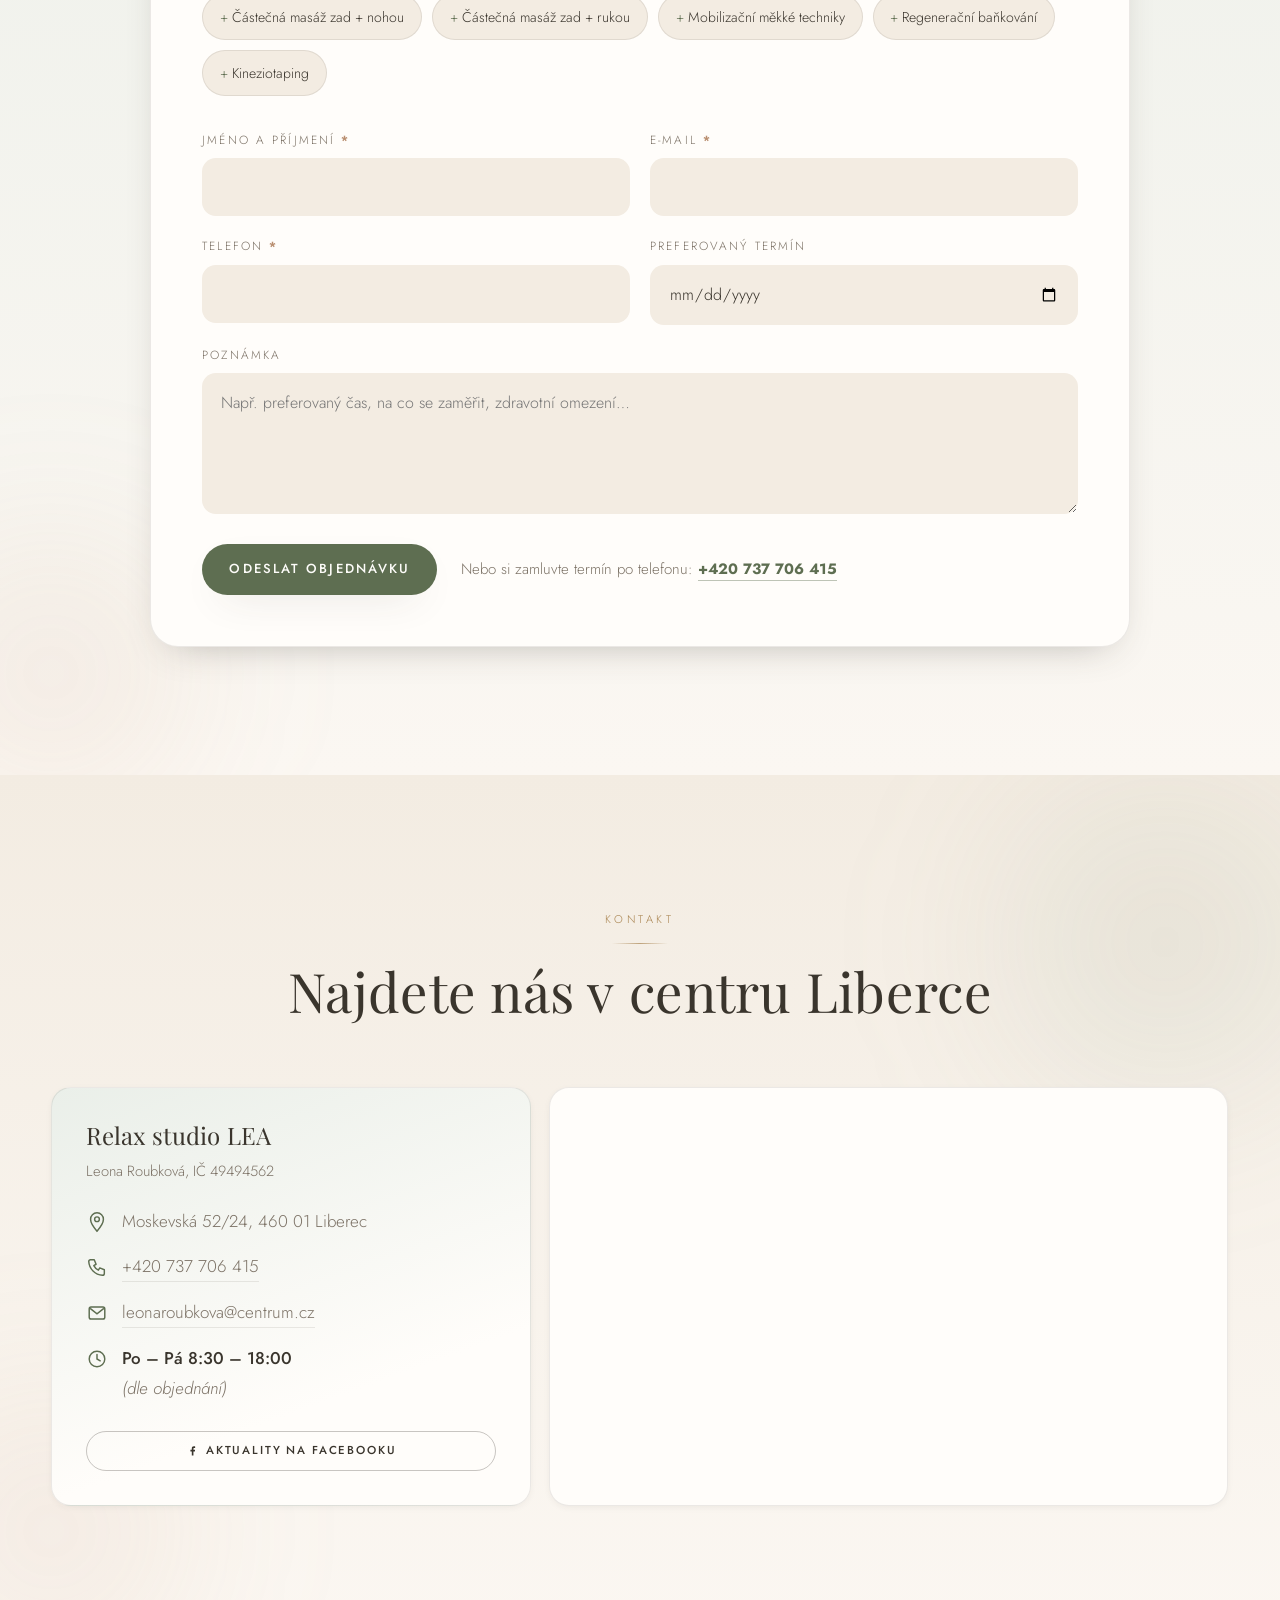
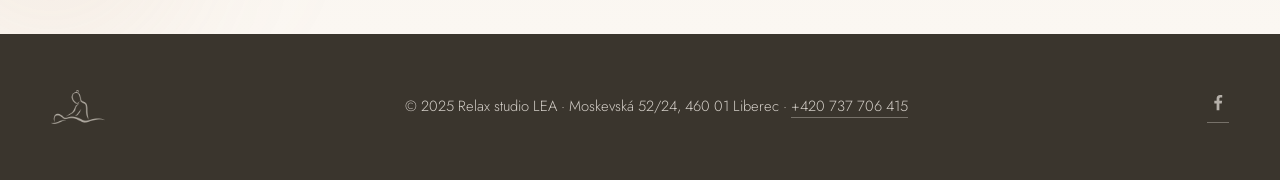
==== commit f1a512e1: "Hero video: zpomaleno 2,5x s dopočtem mezisnímků Pohyb látky působil rušivě. Místo pouhého zpomalení" ====
--- a/web-v2/index.html
+++ b/web-v2/index.html
@@ -42,7 +42,7 @@
 <!-- ═══════════ HERO ═══════════ -->
 <section class="hero" id="uvod">
   <div class="hero-media">
-    <video class="hero-video" id="heroVideo" autoplay muted loop playsinline preload="none" poster="img/hero-poster.jpg" aria-hidden="true"></video>
+    <video class="hero-video" id="heroVideo" autoplay muted loop playsinline preload="none" poster="img/hero-poster.jpg?v=2" aria-hidden="true"></video>
     <div class="hero-tint"></div>
     <div class="hero-grain"></div>
   </div>
@@ -612,6 +612,6 @@
   <img id="lbImg" alt="Fotografie ze studia">
 </div>
 
-<script src="js/main.js?v=2"></script>
+<script src="js/main.js?v=3"></script>
 </body>
 </html>
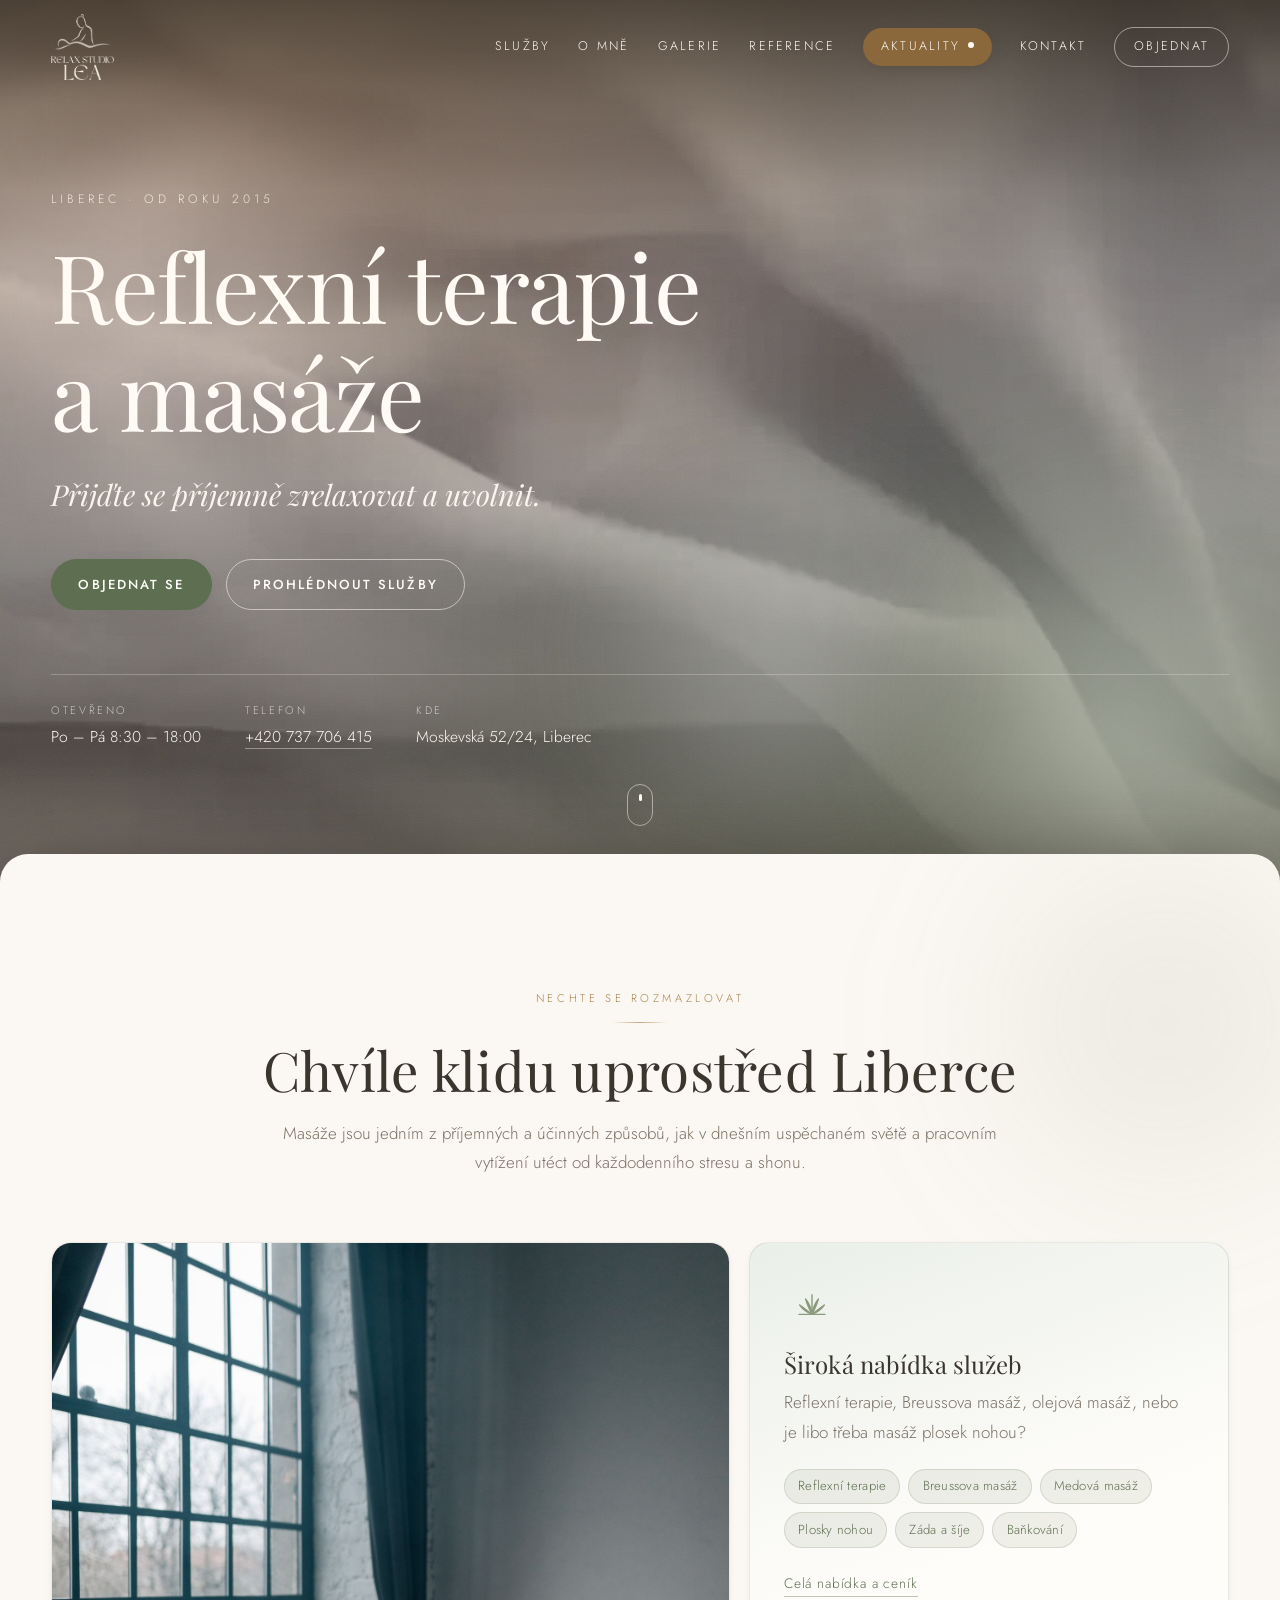
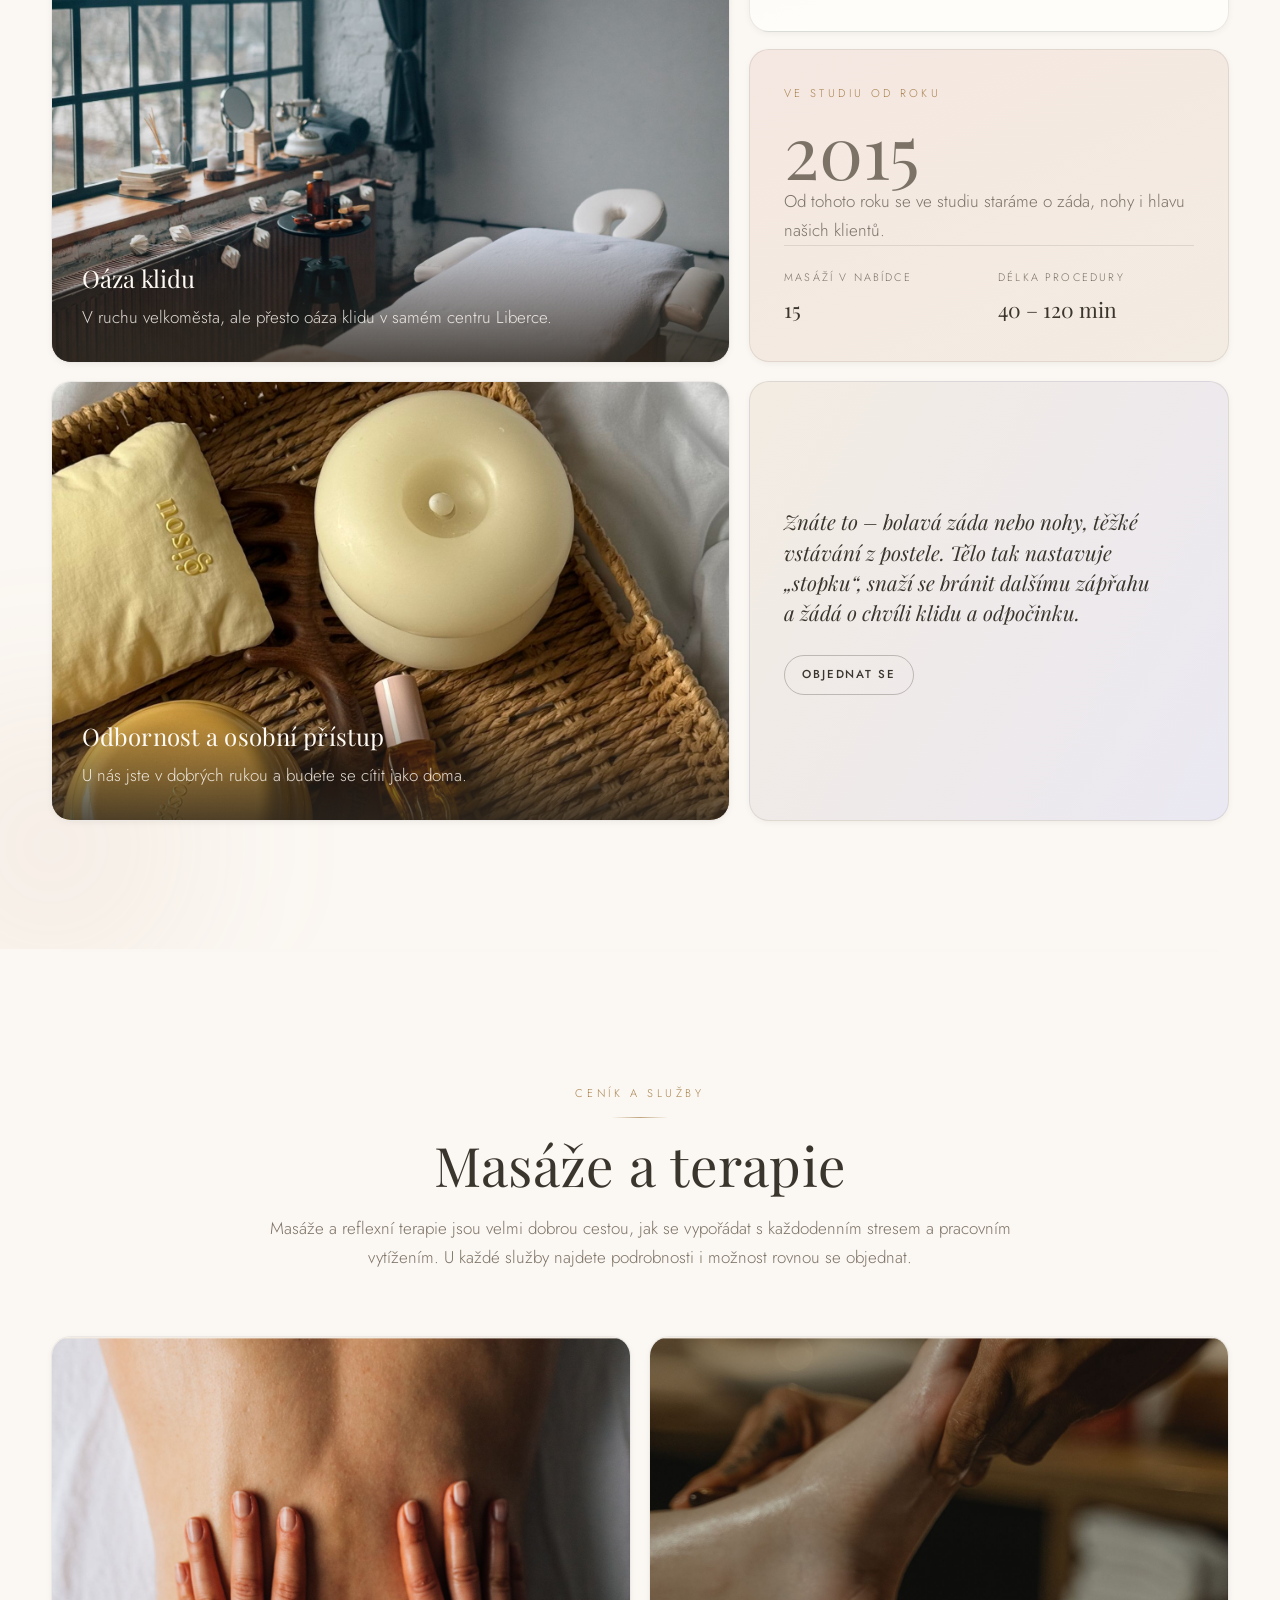
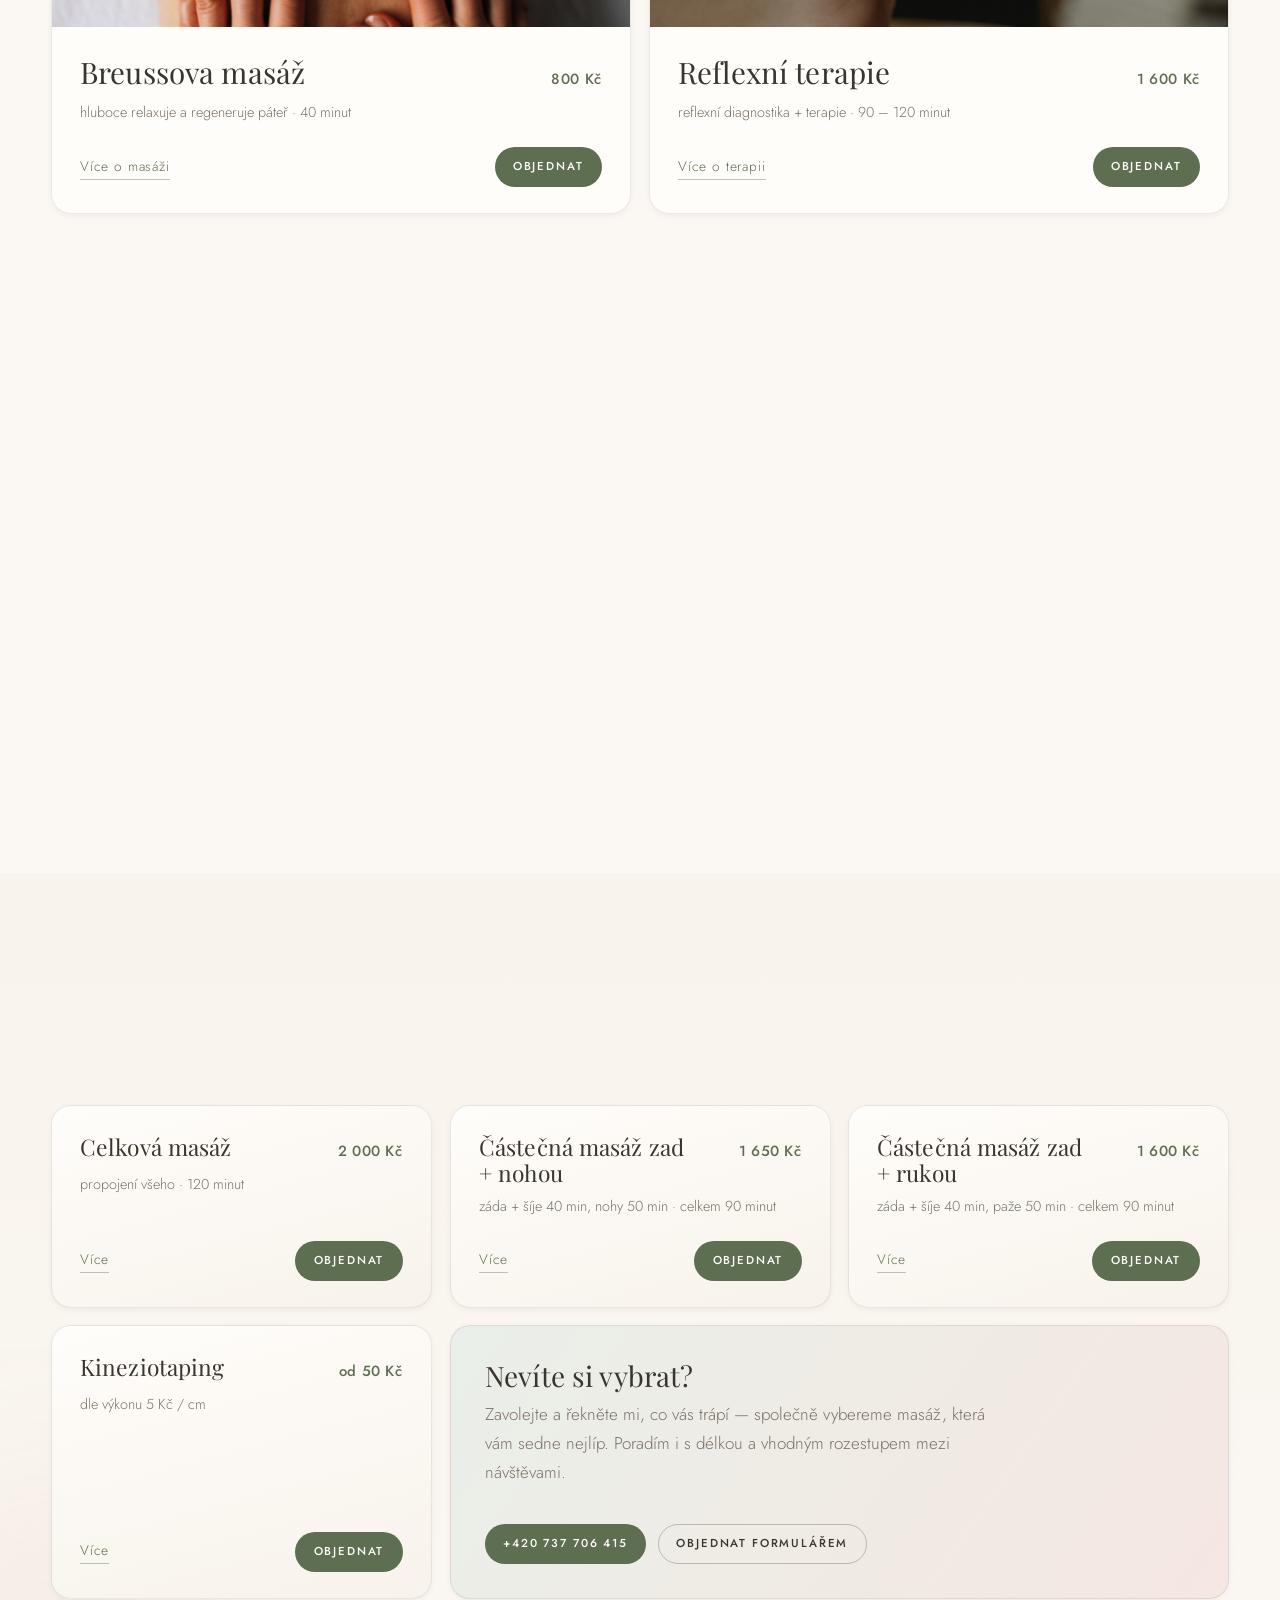
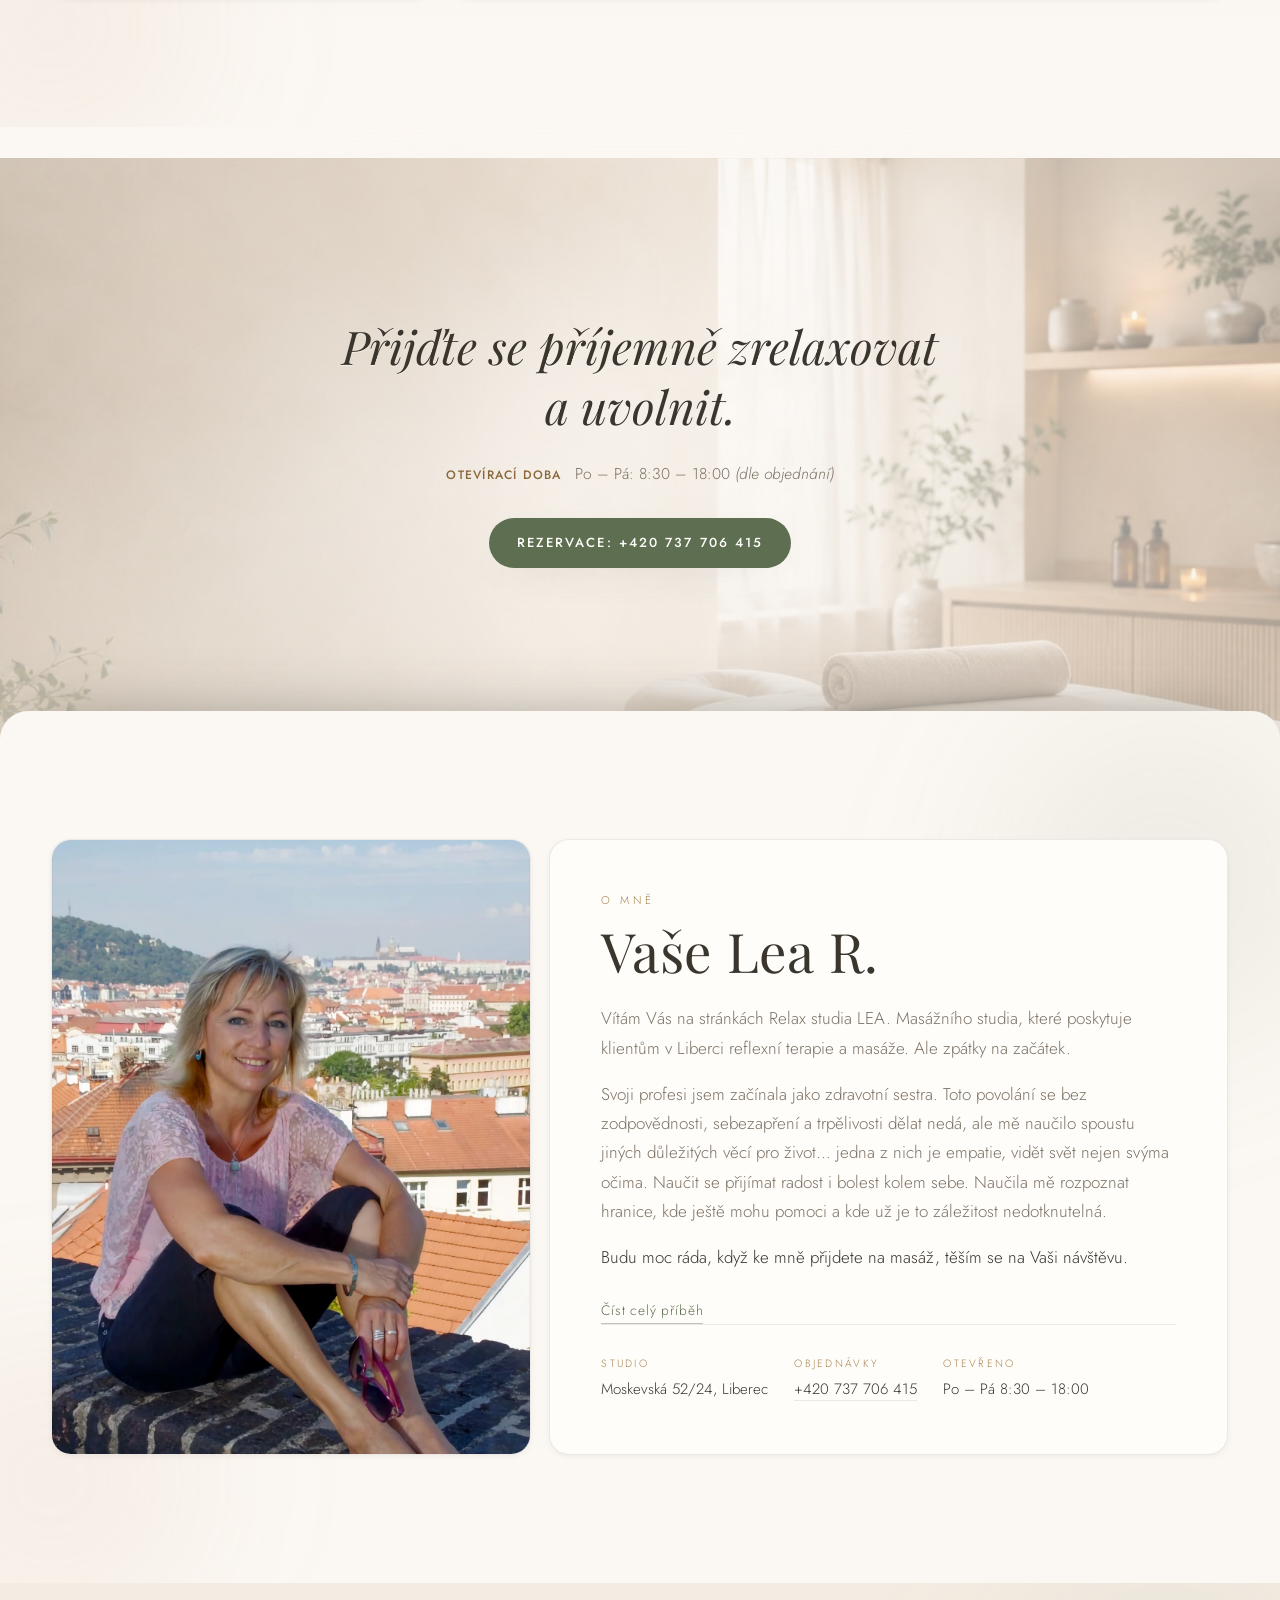
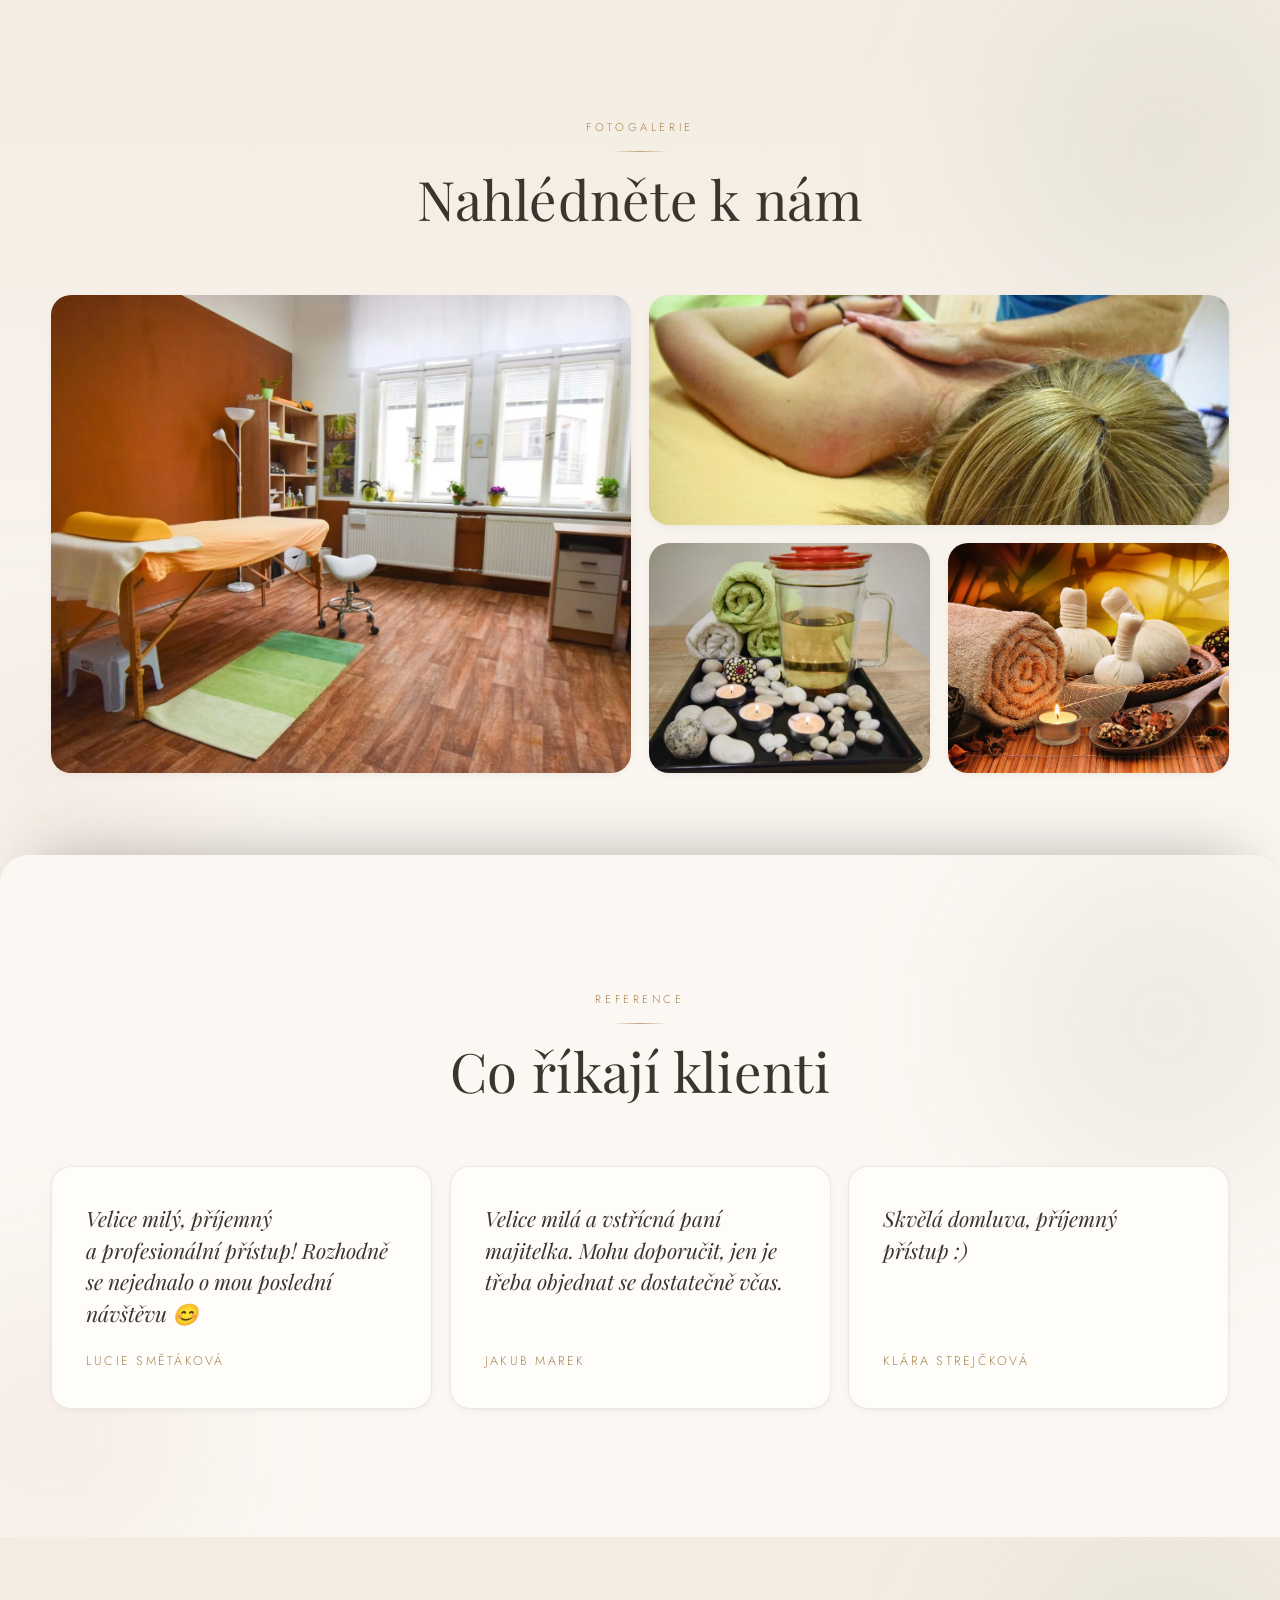
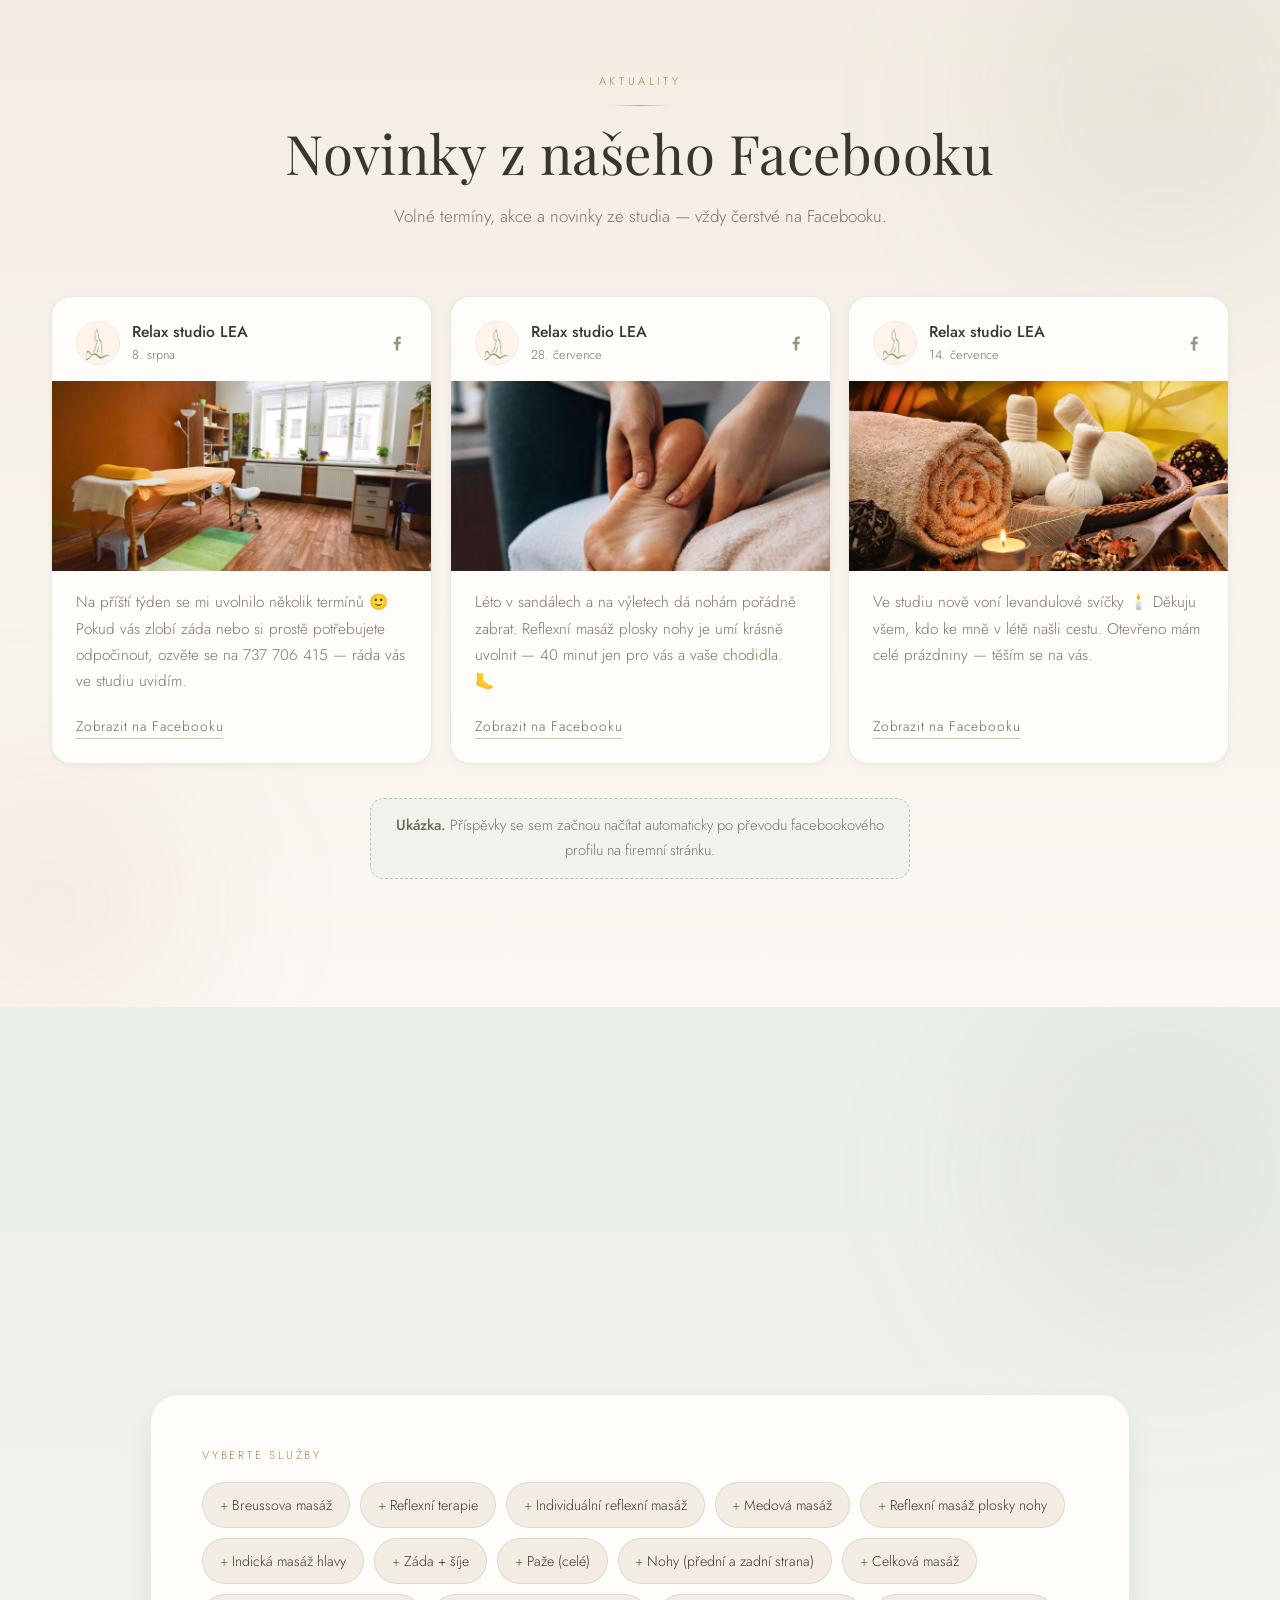
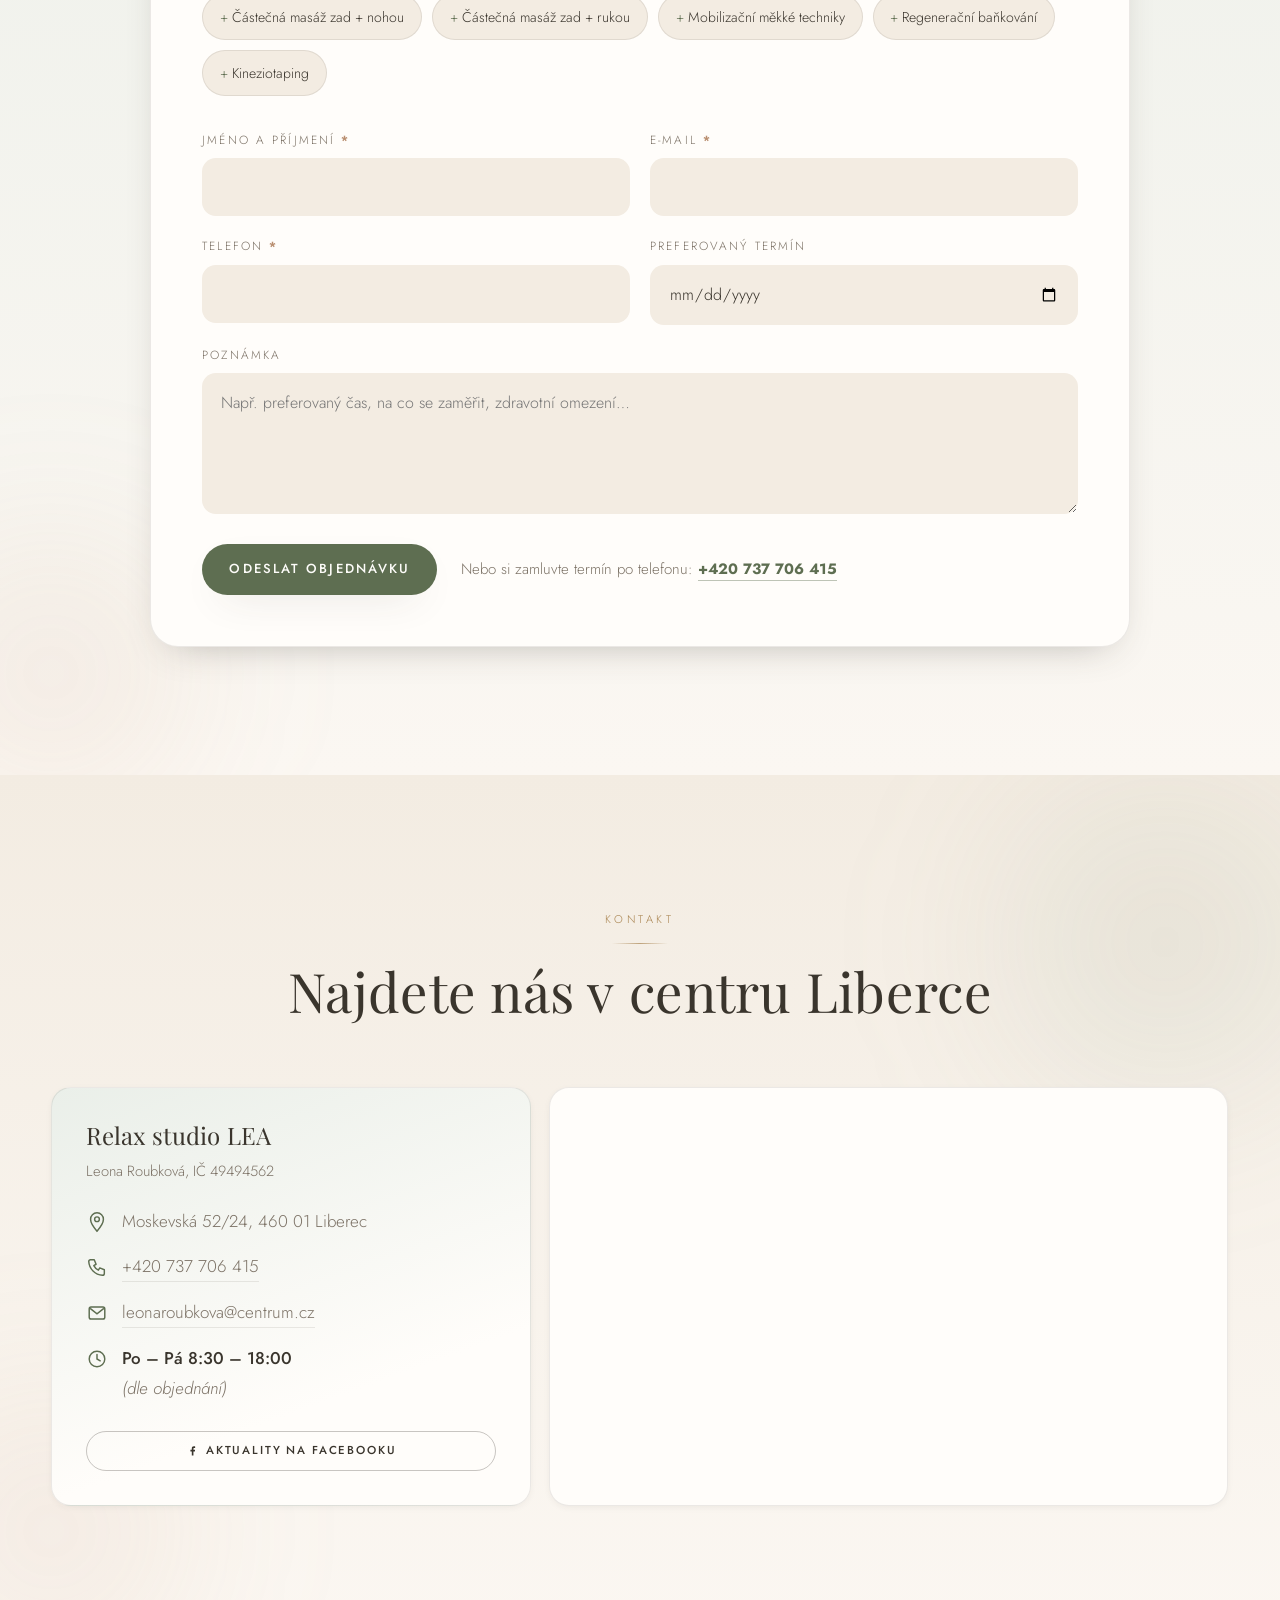
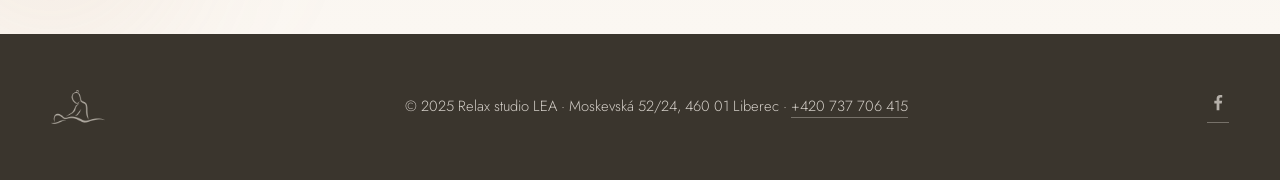
==== commit 2b13a606: "Pás s citací: nové pozadí od majitelky, světlé provedení Fotka je prosvětlená, tmavý závoj by ji zab" ====
--- a/web-v2/index.html
+++ b/web-v2/index.html
@@ -9,7 +9,7 @@
 <link rel="preconnect" href="https://fonts.googleapis.com">
 <link rel="preconnect" href="https://fonts.gstatic.com" crossorigin>
 <link href="https://fonts.googleapis.com/css2?family=Playfair+Display:ital,wght@0,400;0,500;0,600;1,400;1,500&family=Jost:wght@300;400;500;600&display=swap" rel="stylesheet">
-<link rel="stylesheet" href="css/style.css?v=7">
+<link rel="stylesheet" href="css/style.css?v=8">
 </head>
 <body>
 
@@ -363,8 +363,8 @@
 </section>
 
 <!-- ═══════════ PARALLAX PÁS ═══════════ -->
-<section class="band">
-  <div class="band-bg" data-speed="0.18" style="background-image:url('img/studio-3.jpg')"></div>
+<section class="band band-light">
+  <div class="band-bg" data-speed="0.18" style="background-image:url('img/pruh-citace.jpg')"></div>
   <div class="band-veil"></div>
   <div class="band-in reveal">
     <p class="band-quote">Přijďte se příjemně zrelaxovat a&nbsp;uvolnit.</p>
--- a/web-v2/css/style.css
+++ b/web-v2/css/style.css
@@ -290,6 +290,18 @@
 .band-quote{font-family:'Playfair Display',serif;font-style:italic;font-size:clamp(1.7rem,4vw,2.9rem);line-height:1.3;margin-bottom:24px}
 .band-hours{font-size:.98rem;color:rgba(255,250,243,.9);margin-bottom:30px}
 .band-hours strong{font-weight:500;letter-spacing:.1em;text-transform:uppercase;font-size:.76rem;margin-right:8px}
+
+/* Světlá varianta pásu — pro prosvětlené fotky, kde by tmavý závoj zabil atmosféru.
+   Místo ztmavení se přes fotku položí krémový závoj a text je tmavý. */
+.band-light .band-veil{
+  background:
+    radial-gradient(58% 62% at 50% 50%,rgba(251,247,242,.78) 0%,rgba(251,247,242,.42) 60%,rgba(251,247,242,.28) 100%),
+    linear-gradient(180deg,rgba(251,247,242,.5) 0%,rgba(251,247,242,.26) 45%,rgba(243,236,226,.6) 100%);
+}
+.band-light .band-in{color:var(--ink)}
+.band-light .band-quote{text-shadow:0 1px 0 rgba(255,253,250,.6)}
+.band-light .band-hours{color:var(--muted)}
+.band-light .band-hours strong{color:var(--gold-deep)}
 
 /* ─────────── o mně ─────────── */
 .bento-about{align-items:stretch}
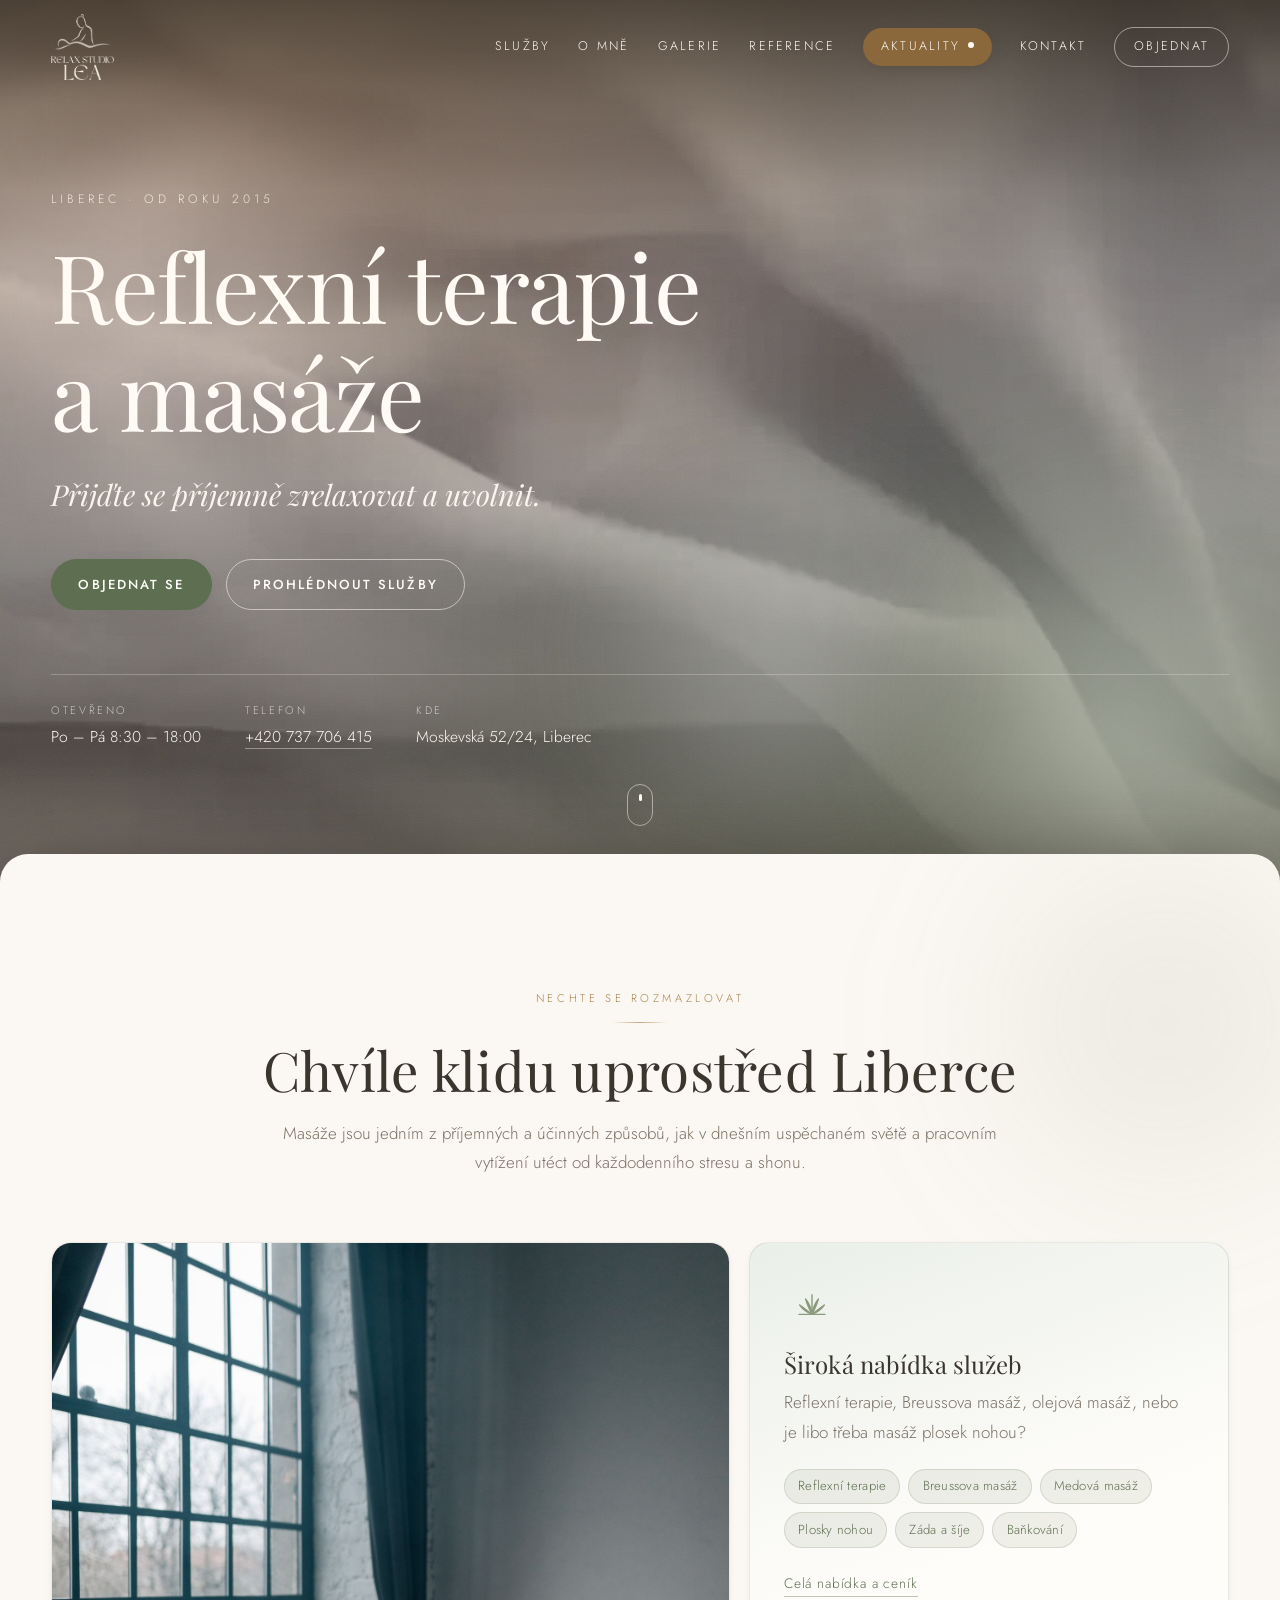
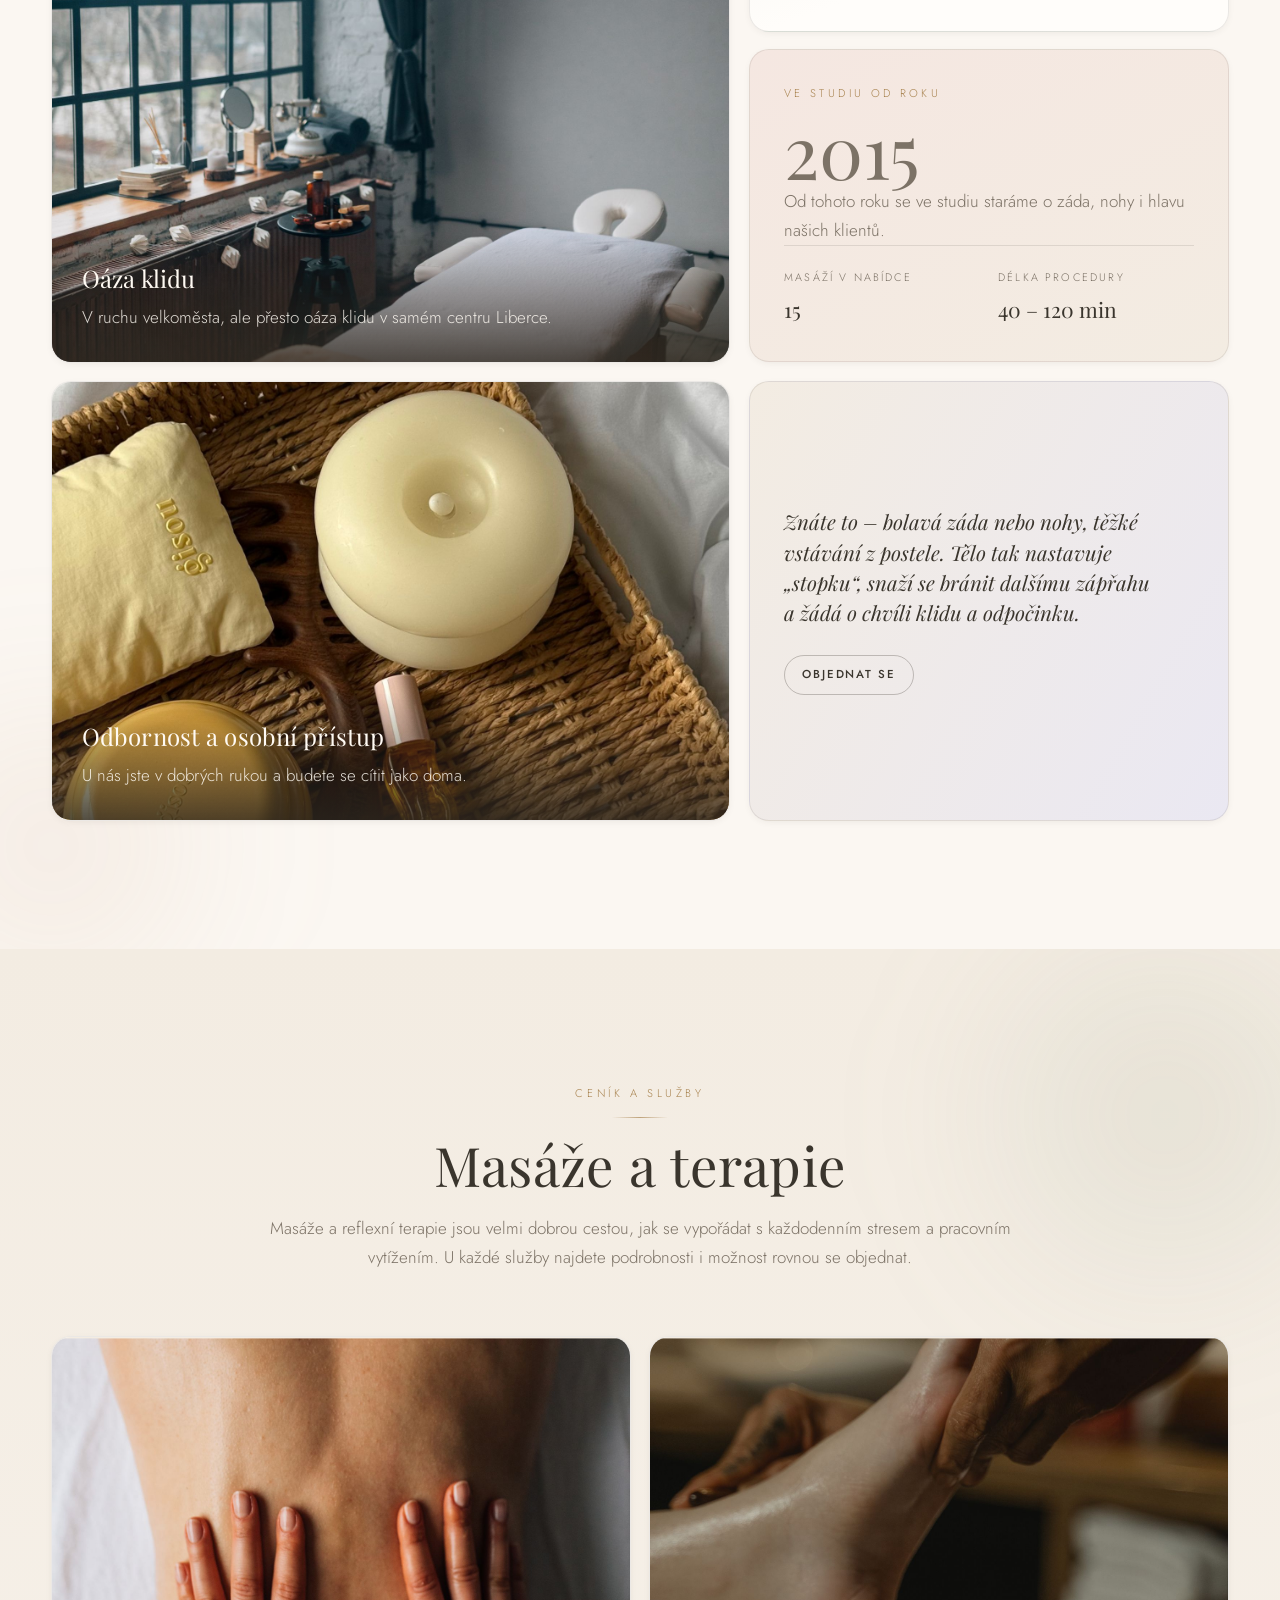
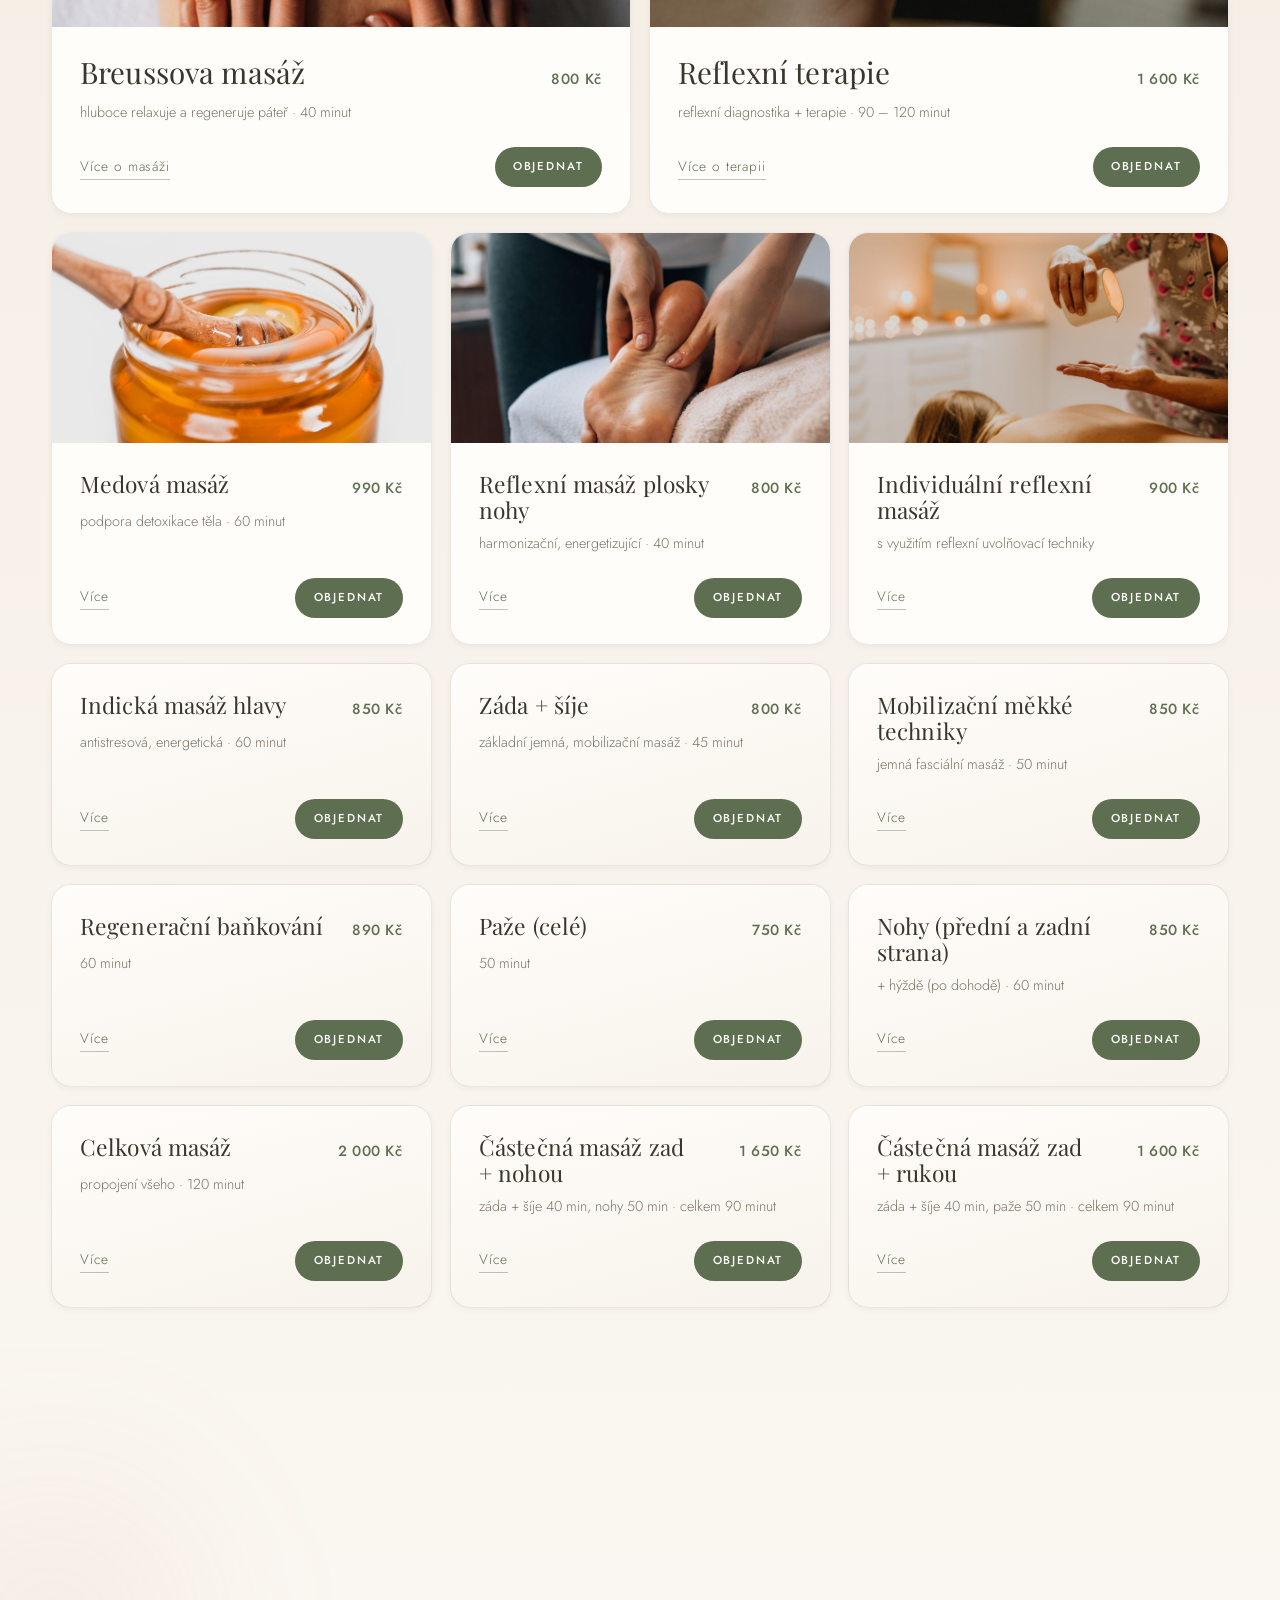
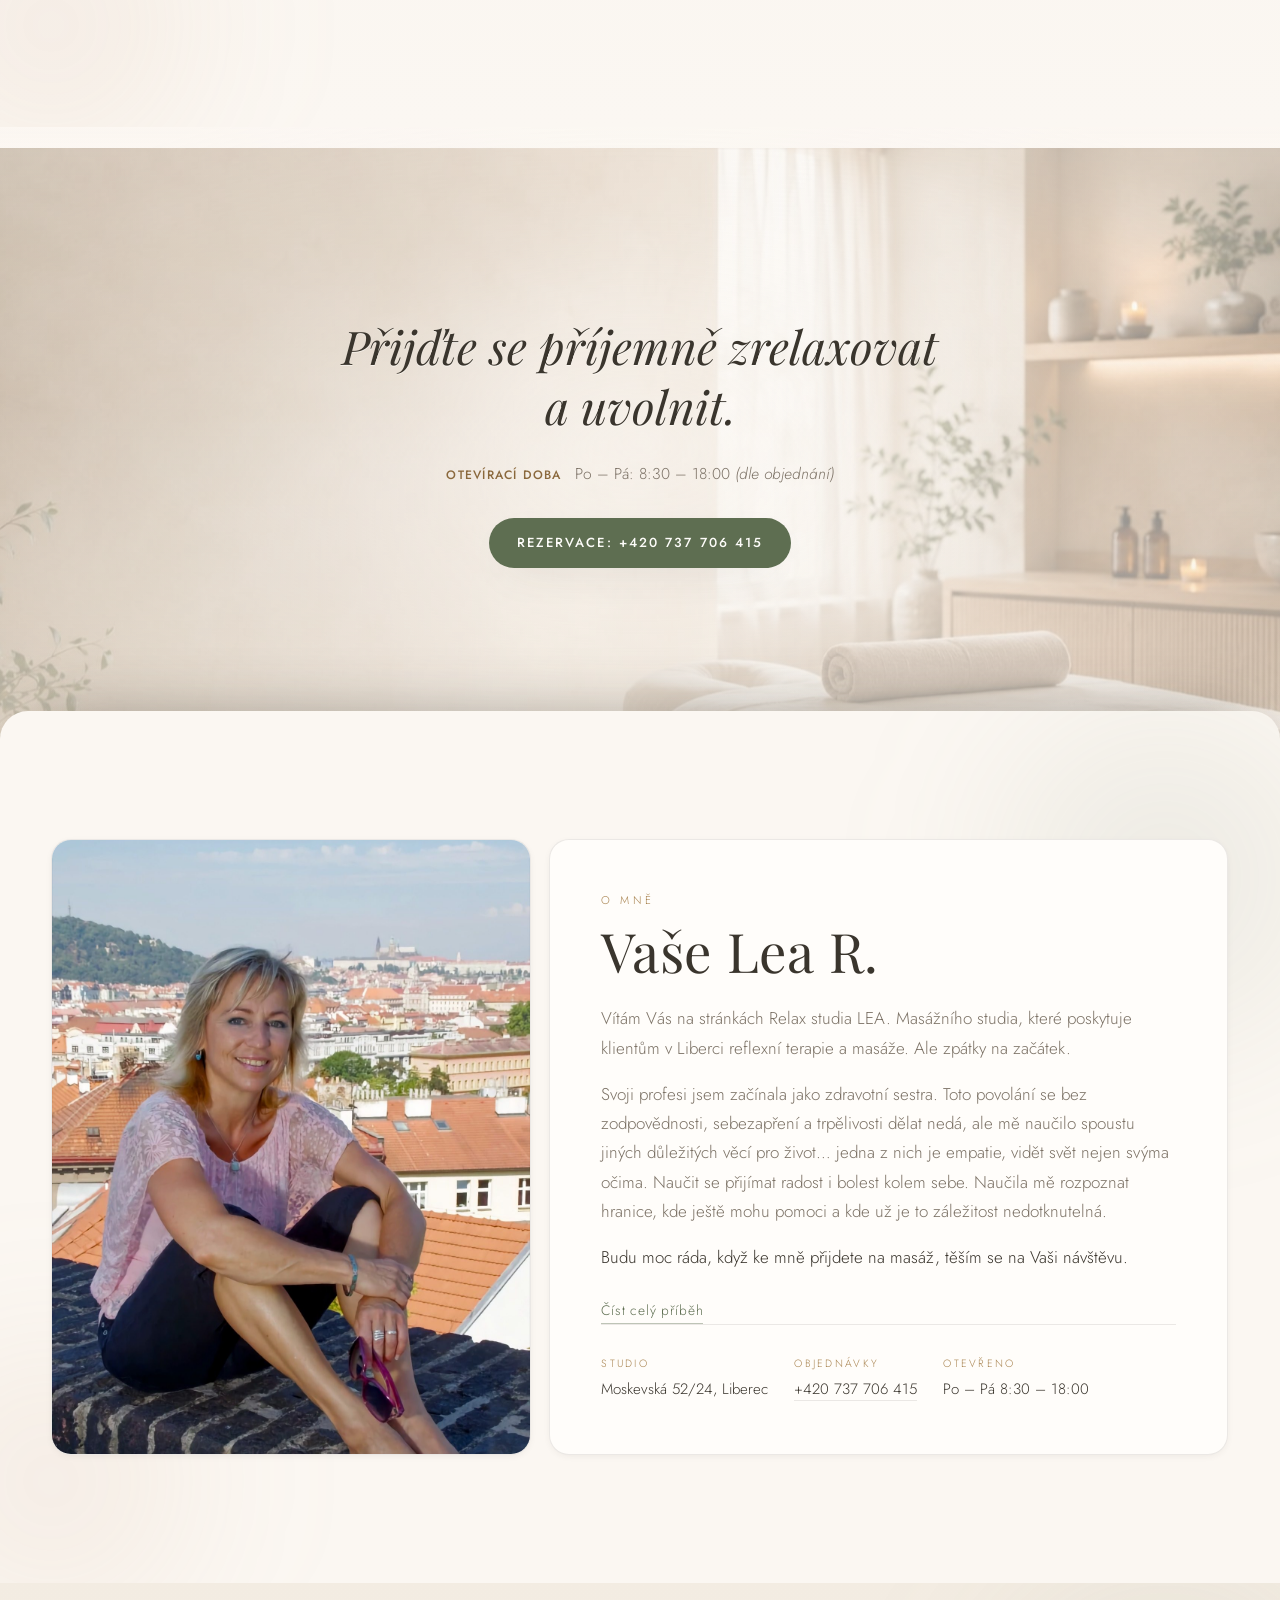
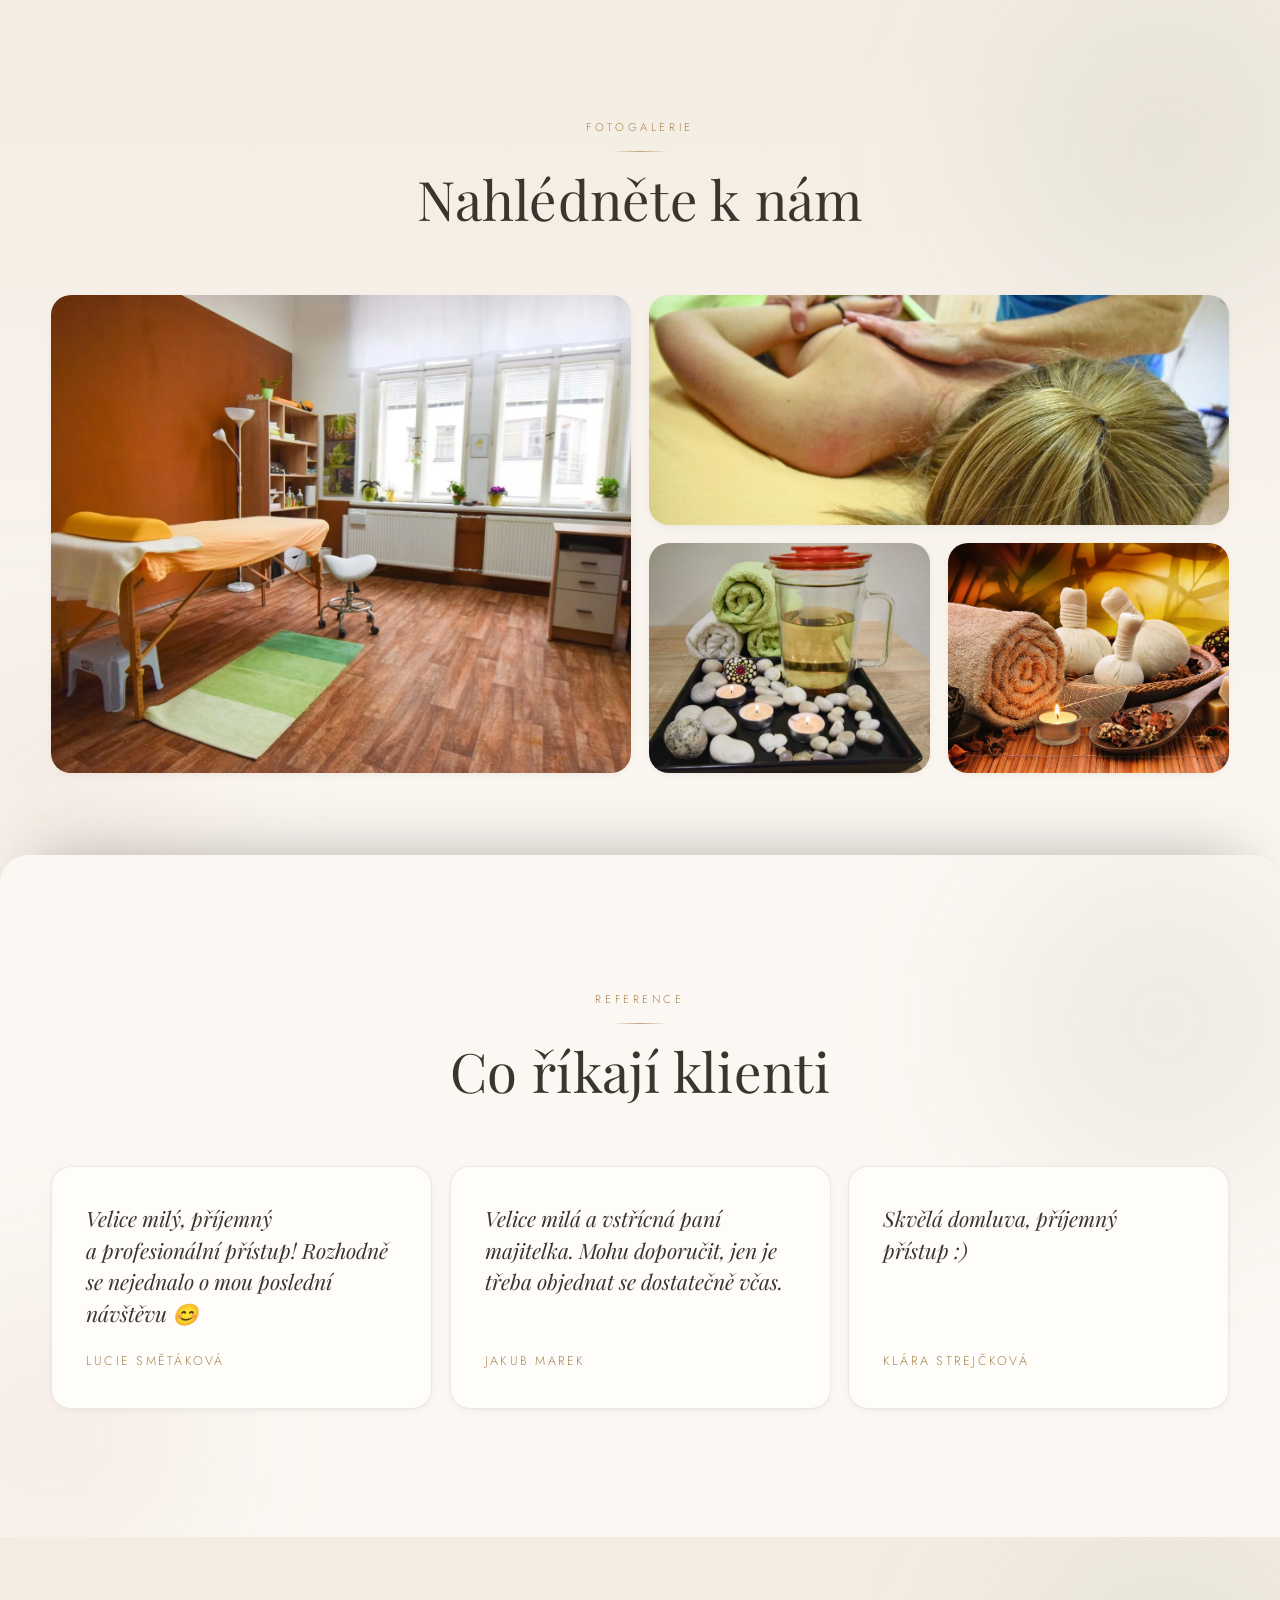
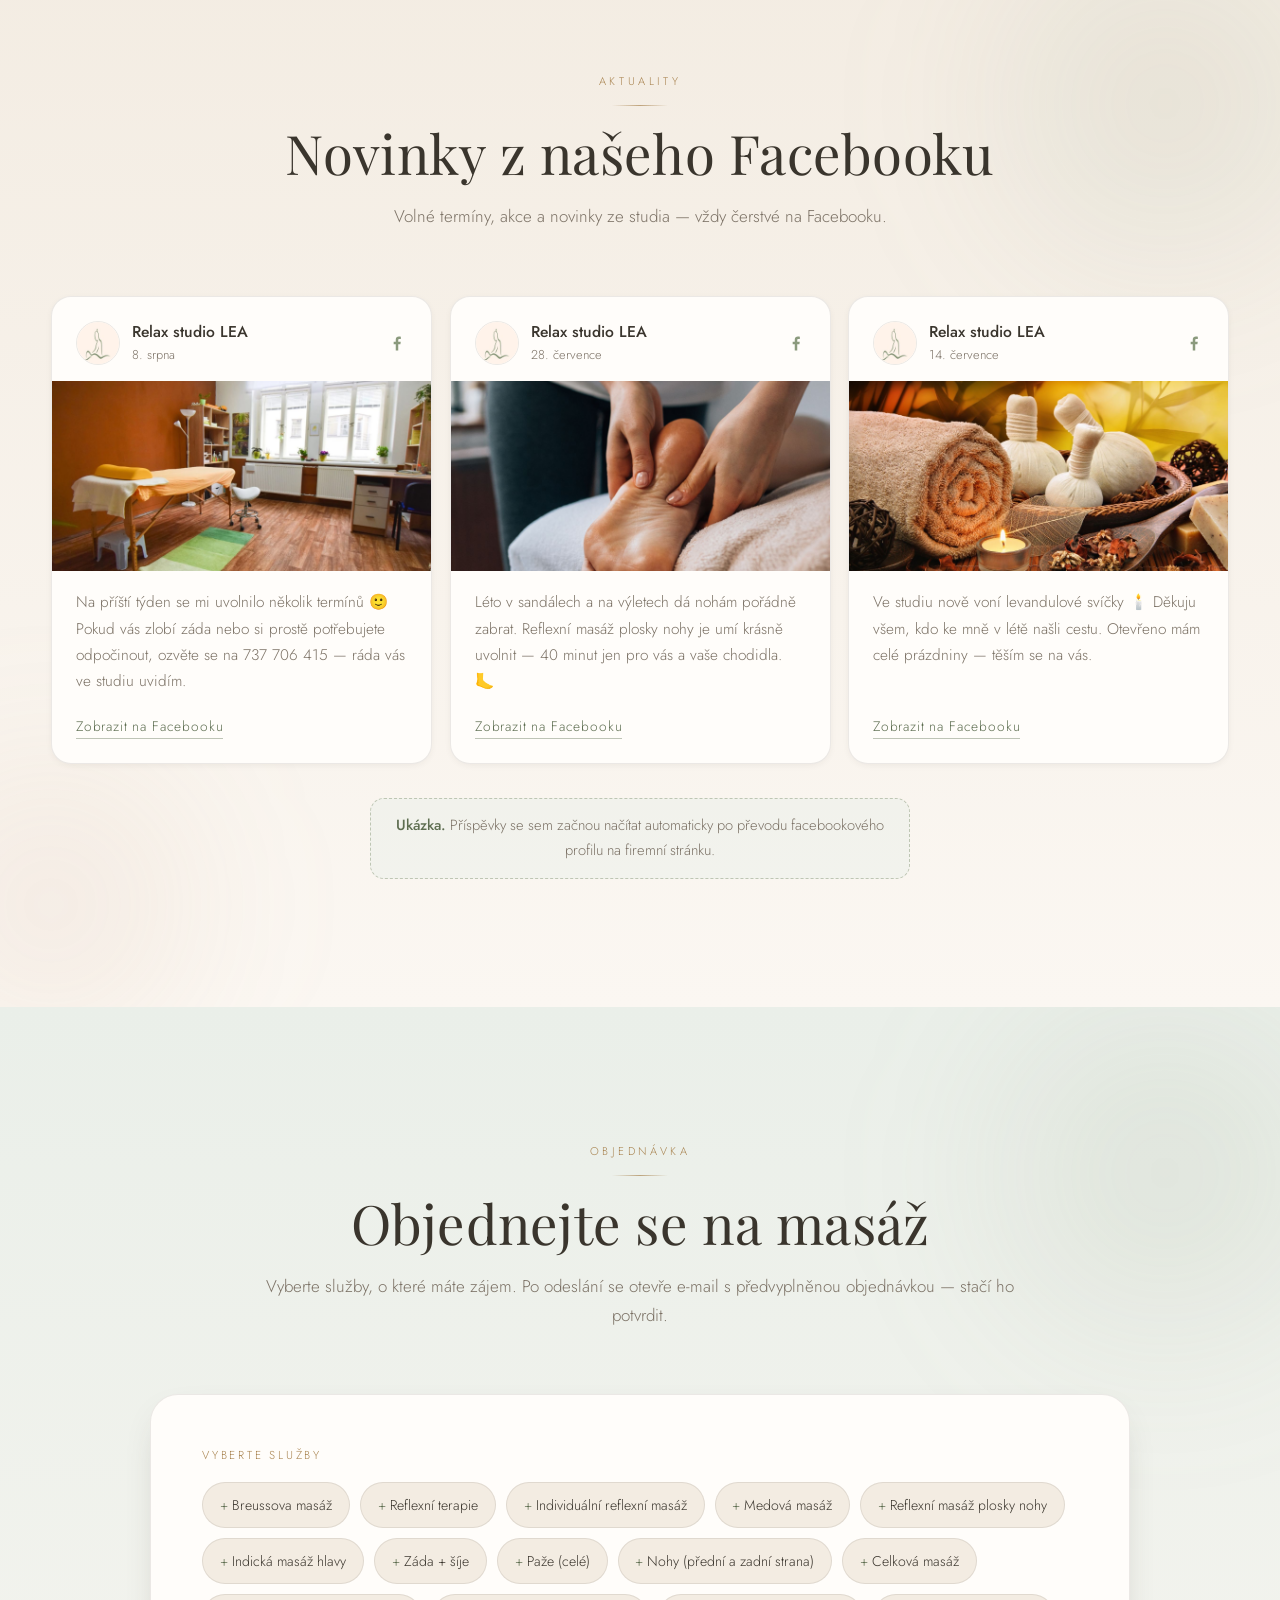
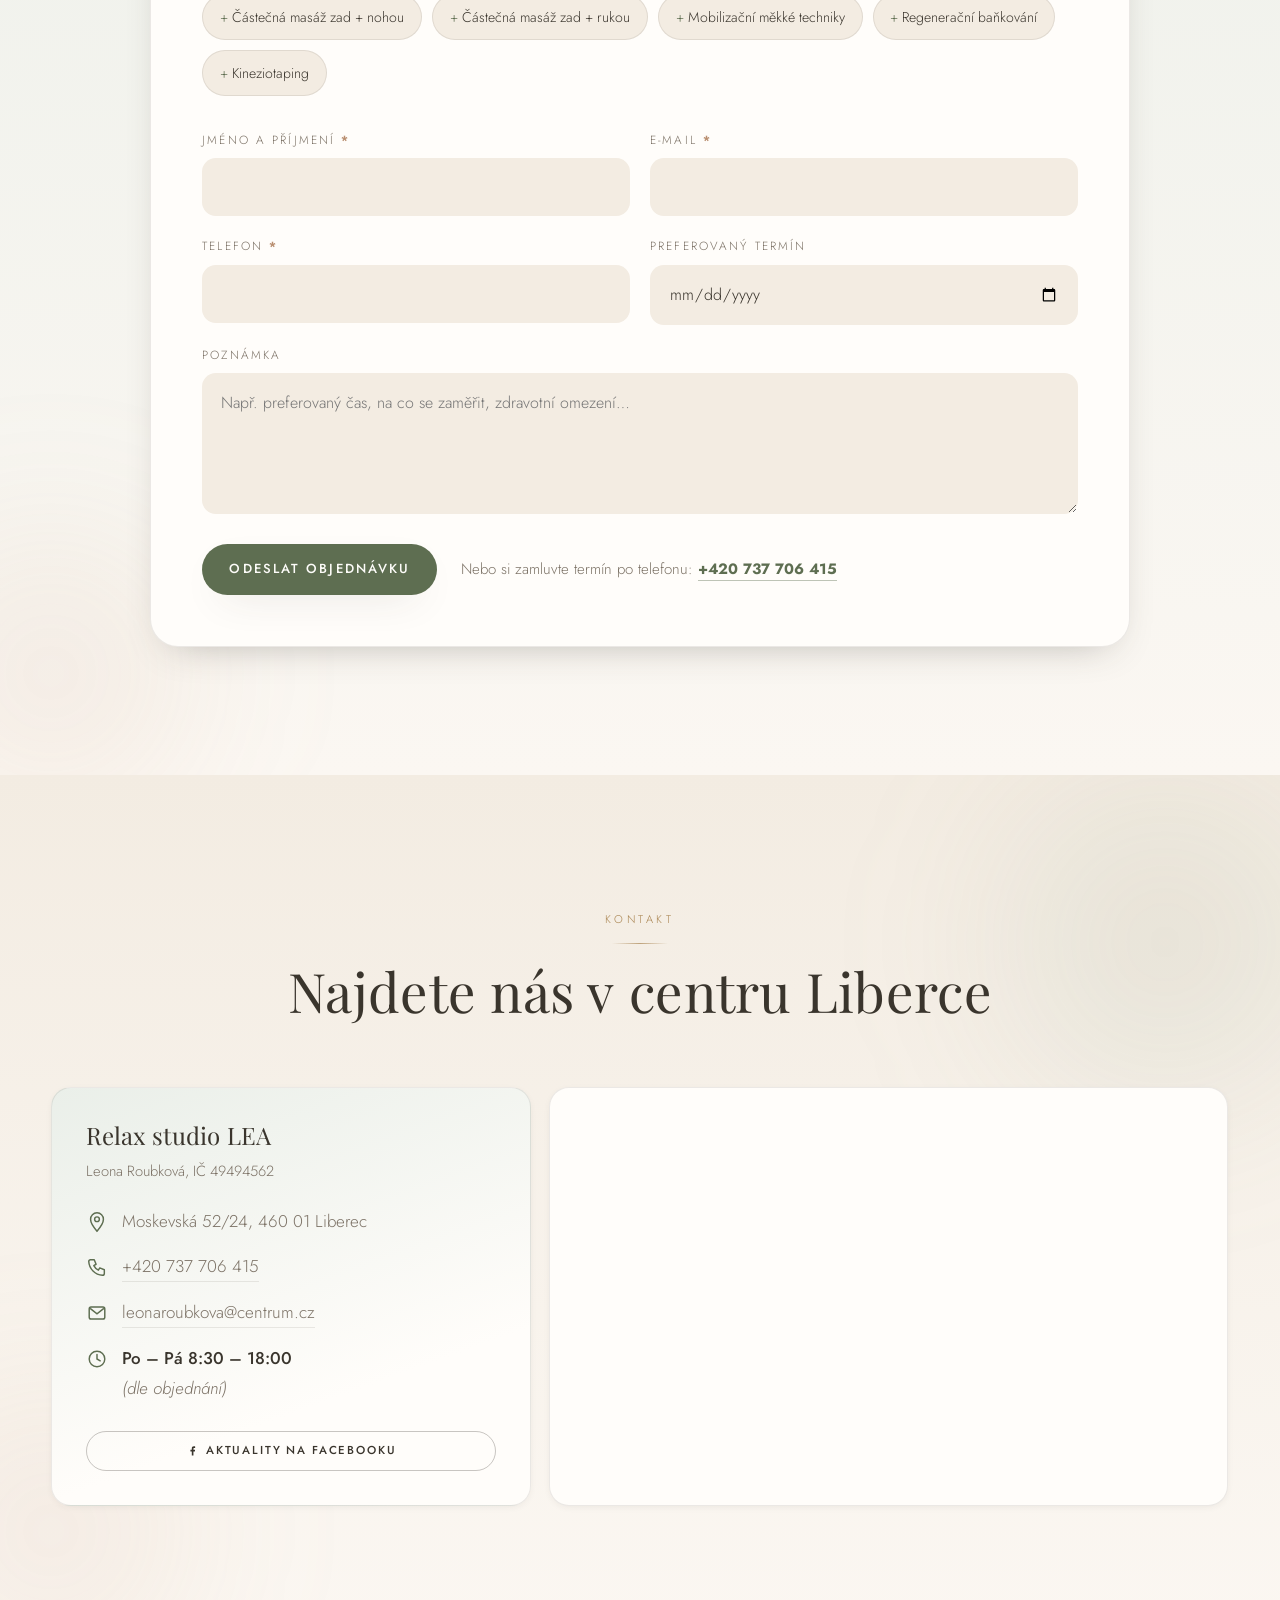
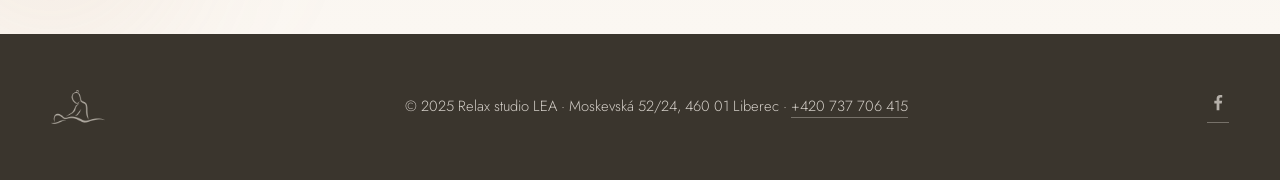
==== commit 2cc1f079: "Oprava textu: „Nevíte si vybrat?“ → „Nevíte co vybrat?“ V bento i bento max.  Co-Authored-By: Claude" ====
--- a/web-v2/index.html
+++ b/web-v2/index.html
@@ -350,7 +350,7 @@
 
       <article class="tile srv-cta c8 reveal" style="--d:.08s">
         <div>
-          <h3>Nevíte si vybrat?</h3>
+          <h3>Nevíte co vybrat?</h3>
           <p>Zavolejte a&nbsp;řekněte mi, co vás trápí — společně vybereme masáž, která vám sedne nejlíp. Poradím i&nbsp;s&nbsp;délkou a&nbsp;vhodným rozestupem mezi návštěvami.</p>
         </div>
         <div class="srv-cta-btns">
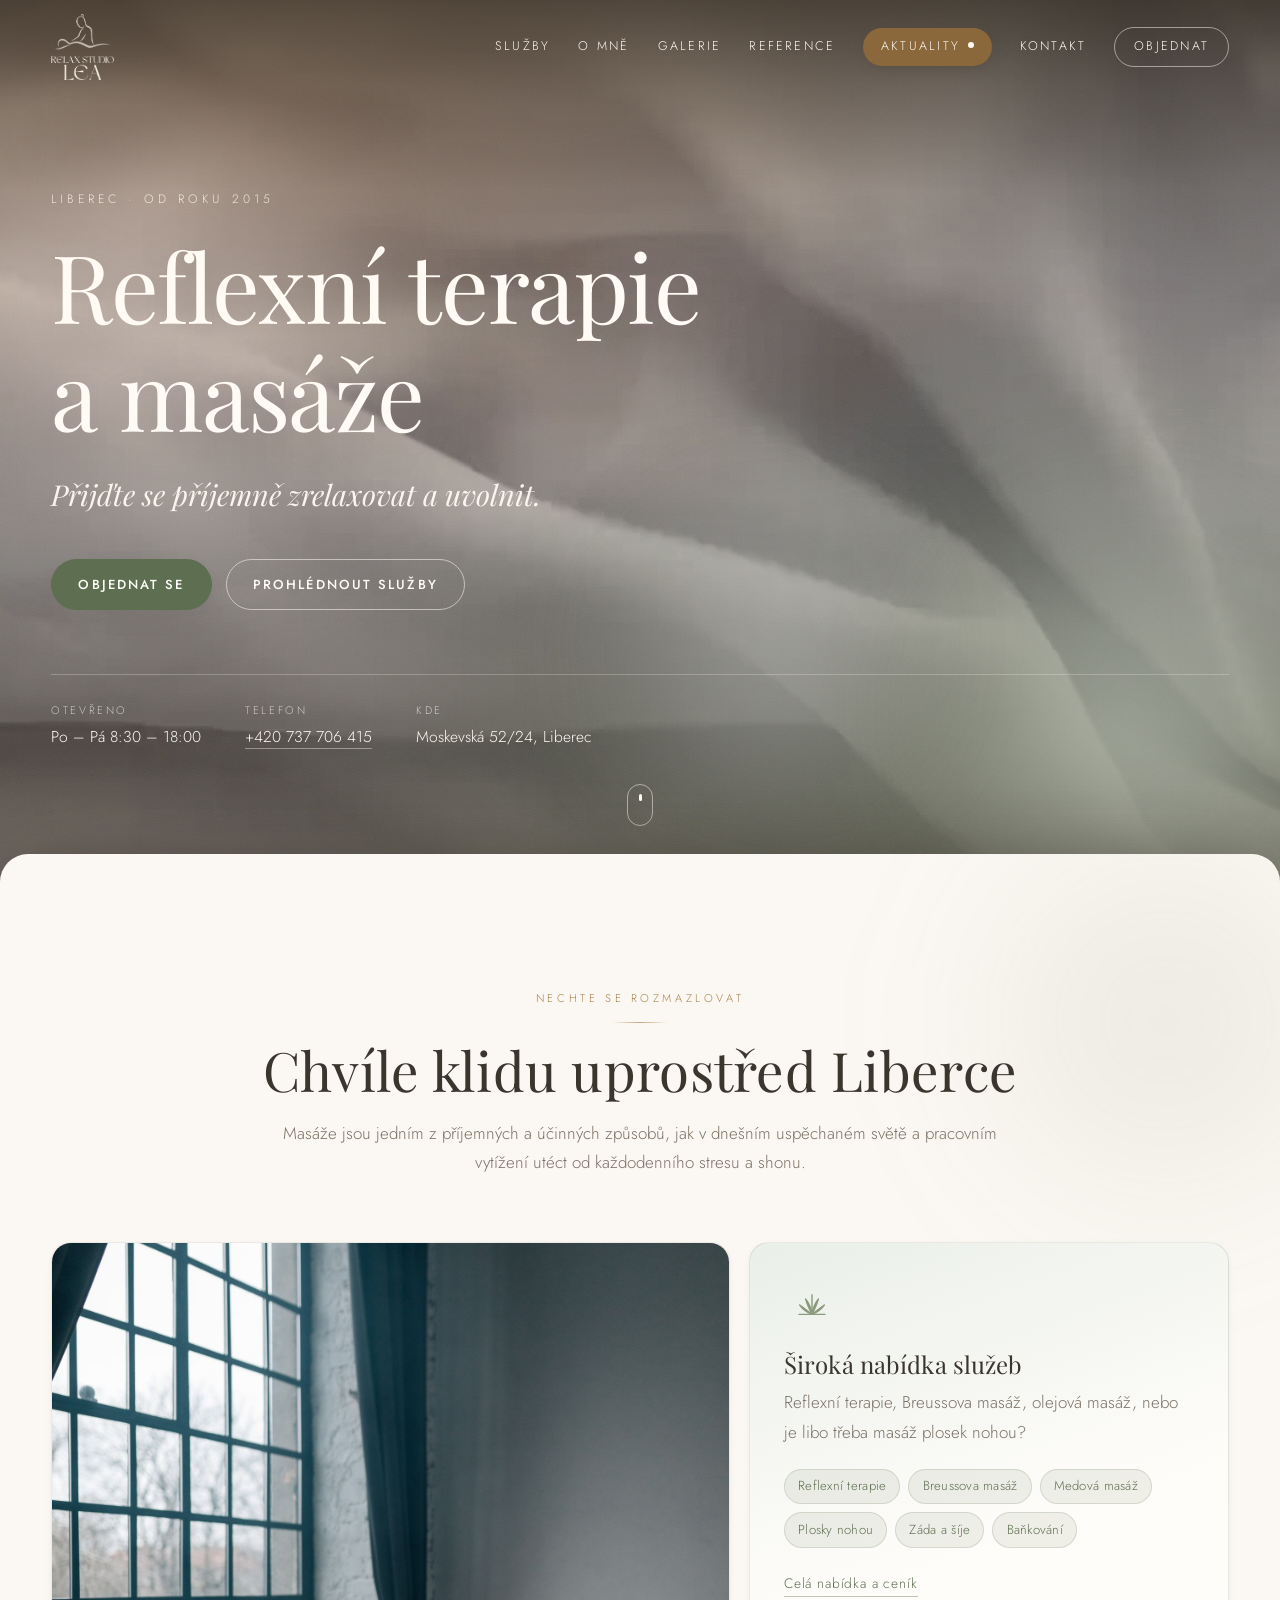
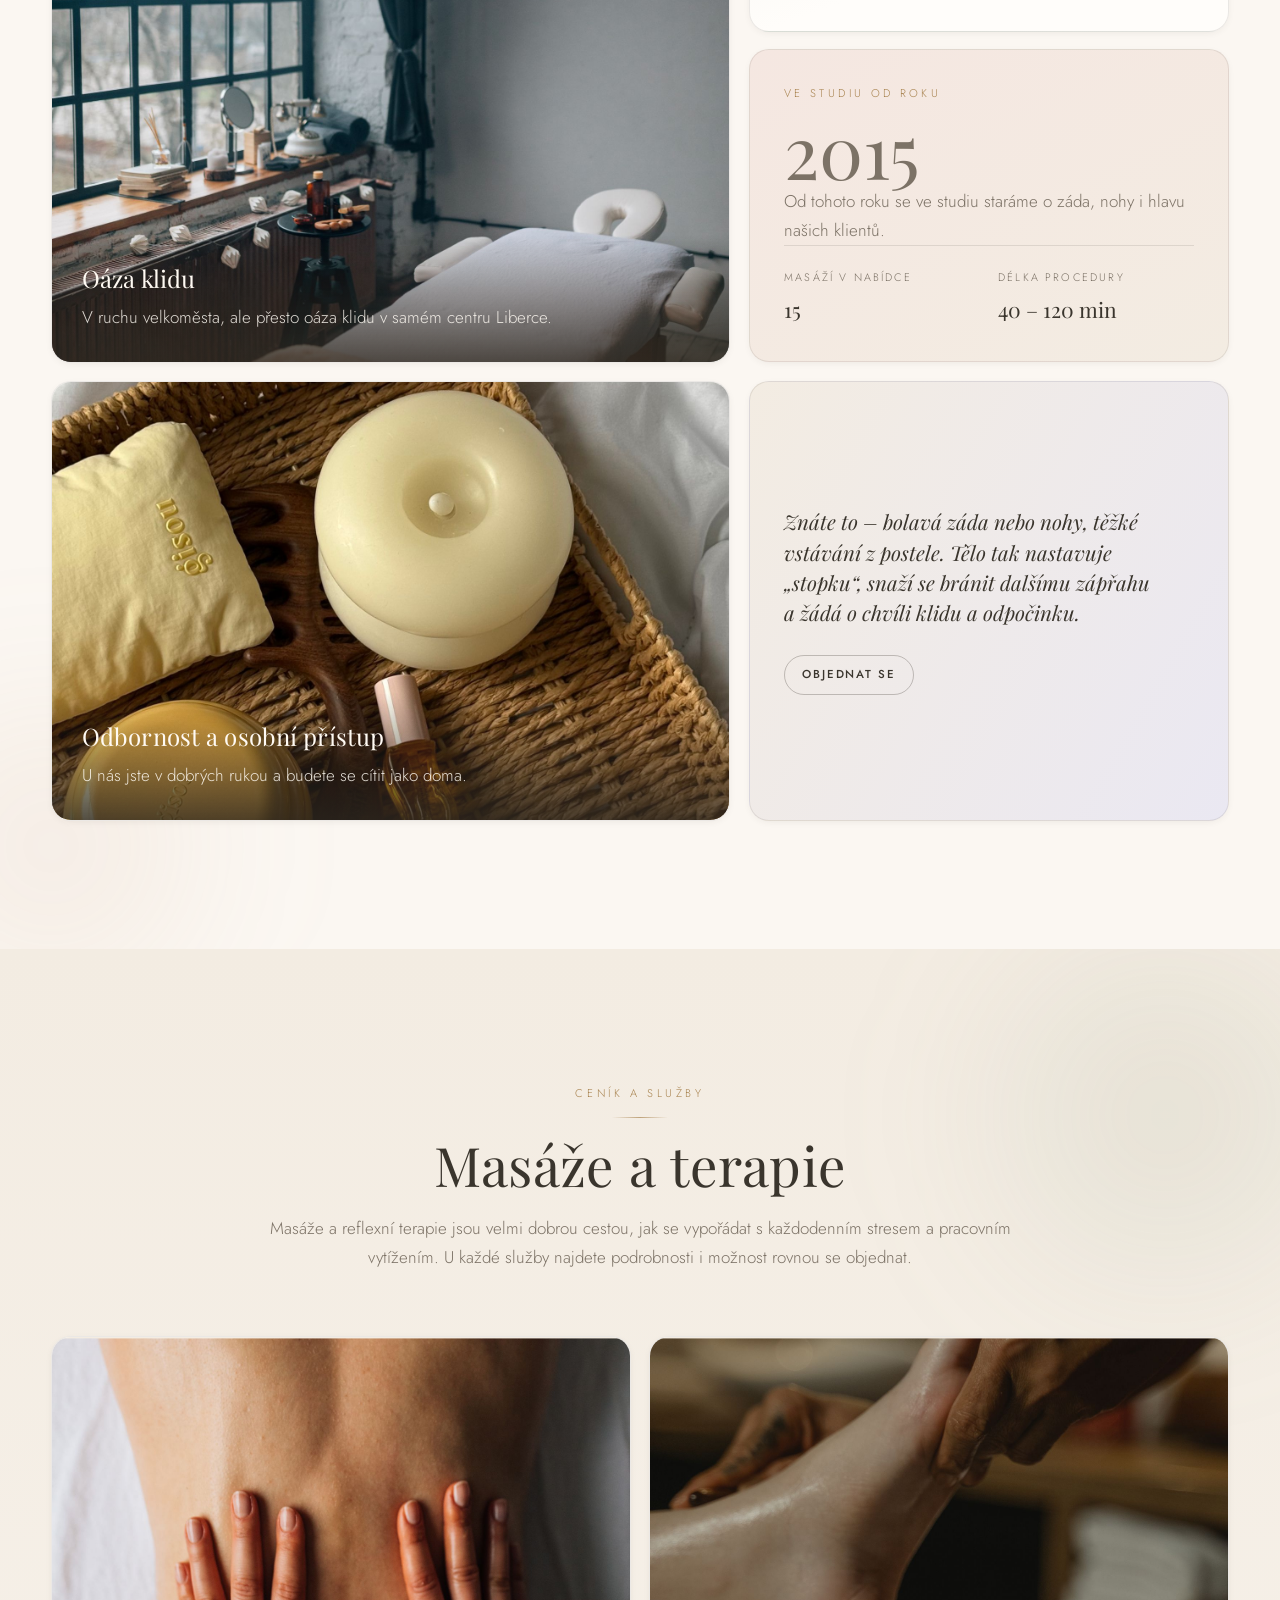
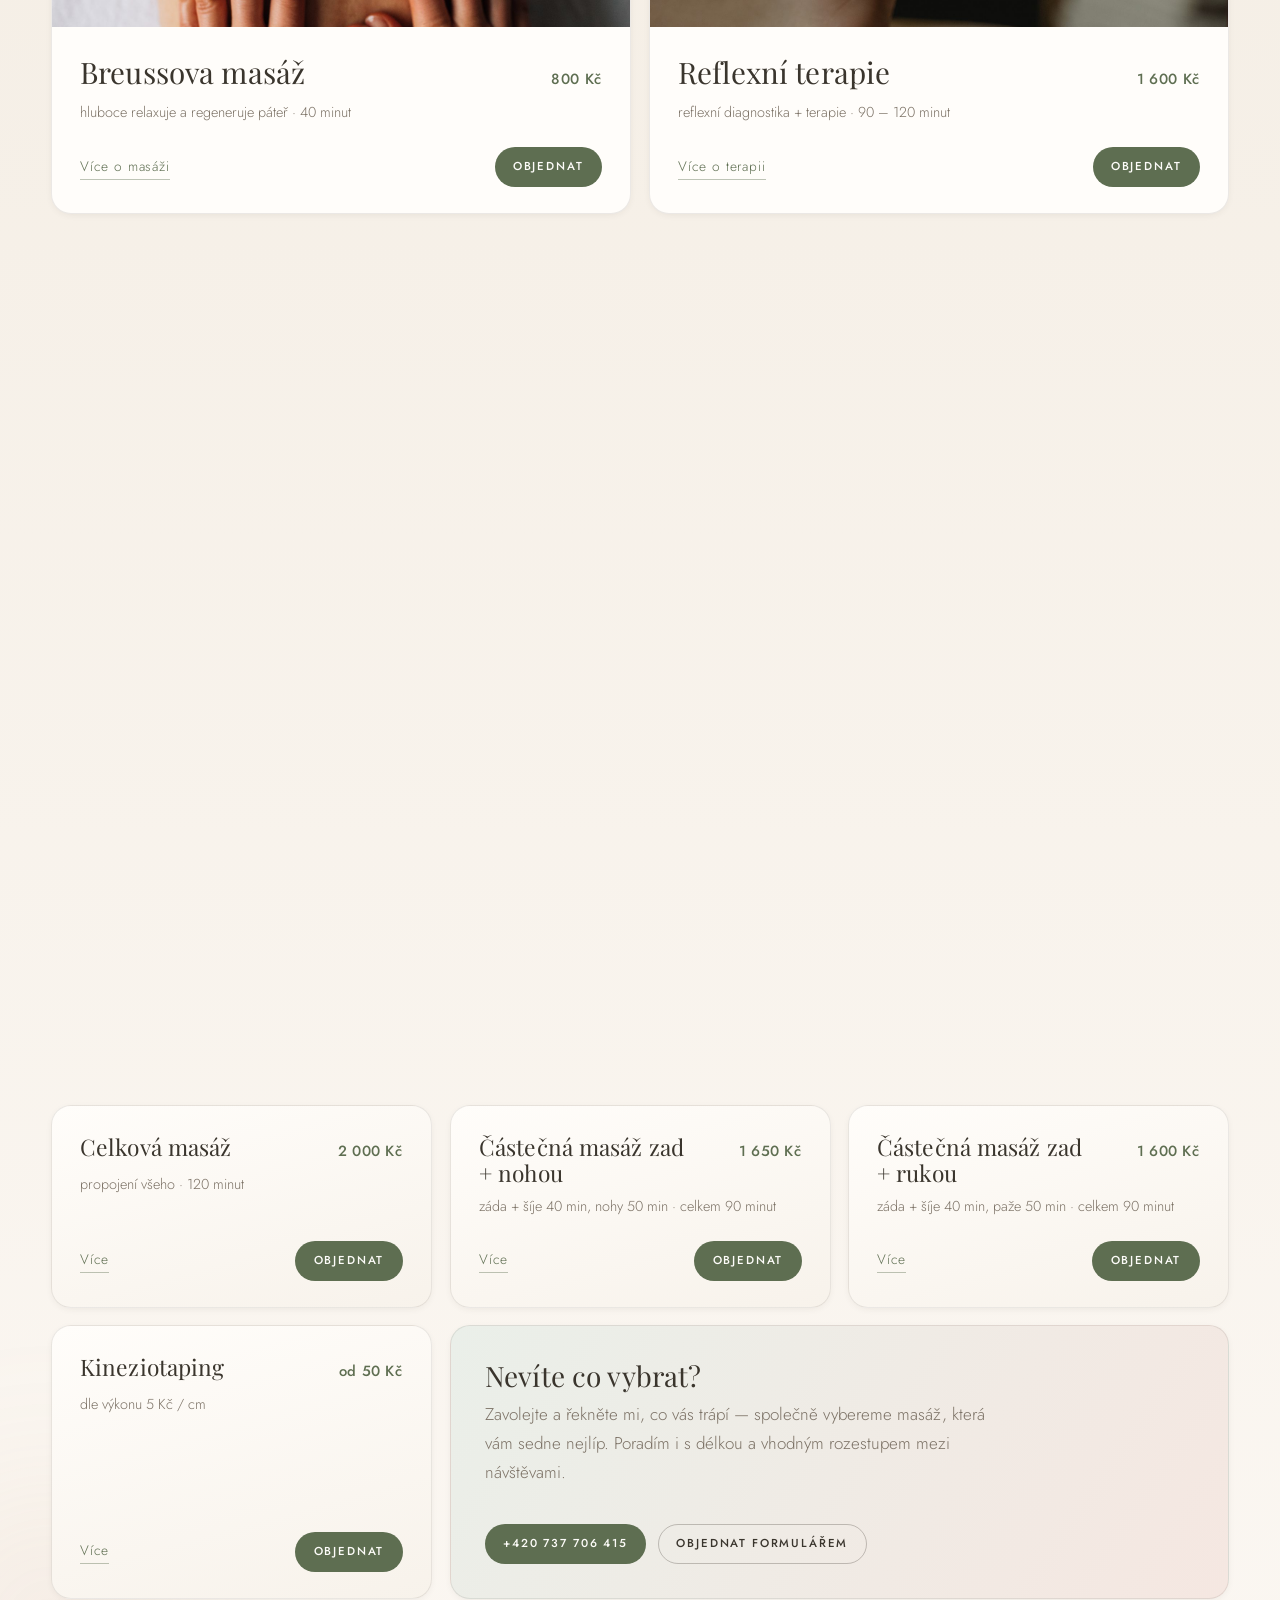
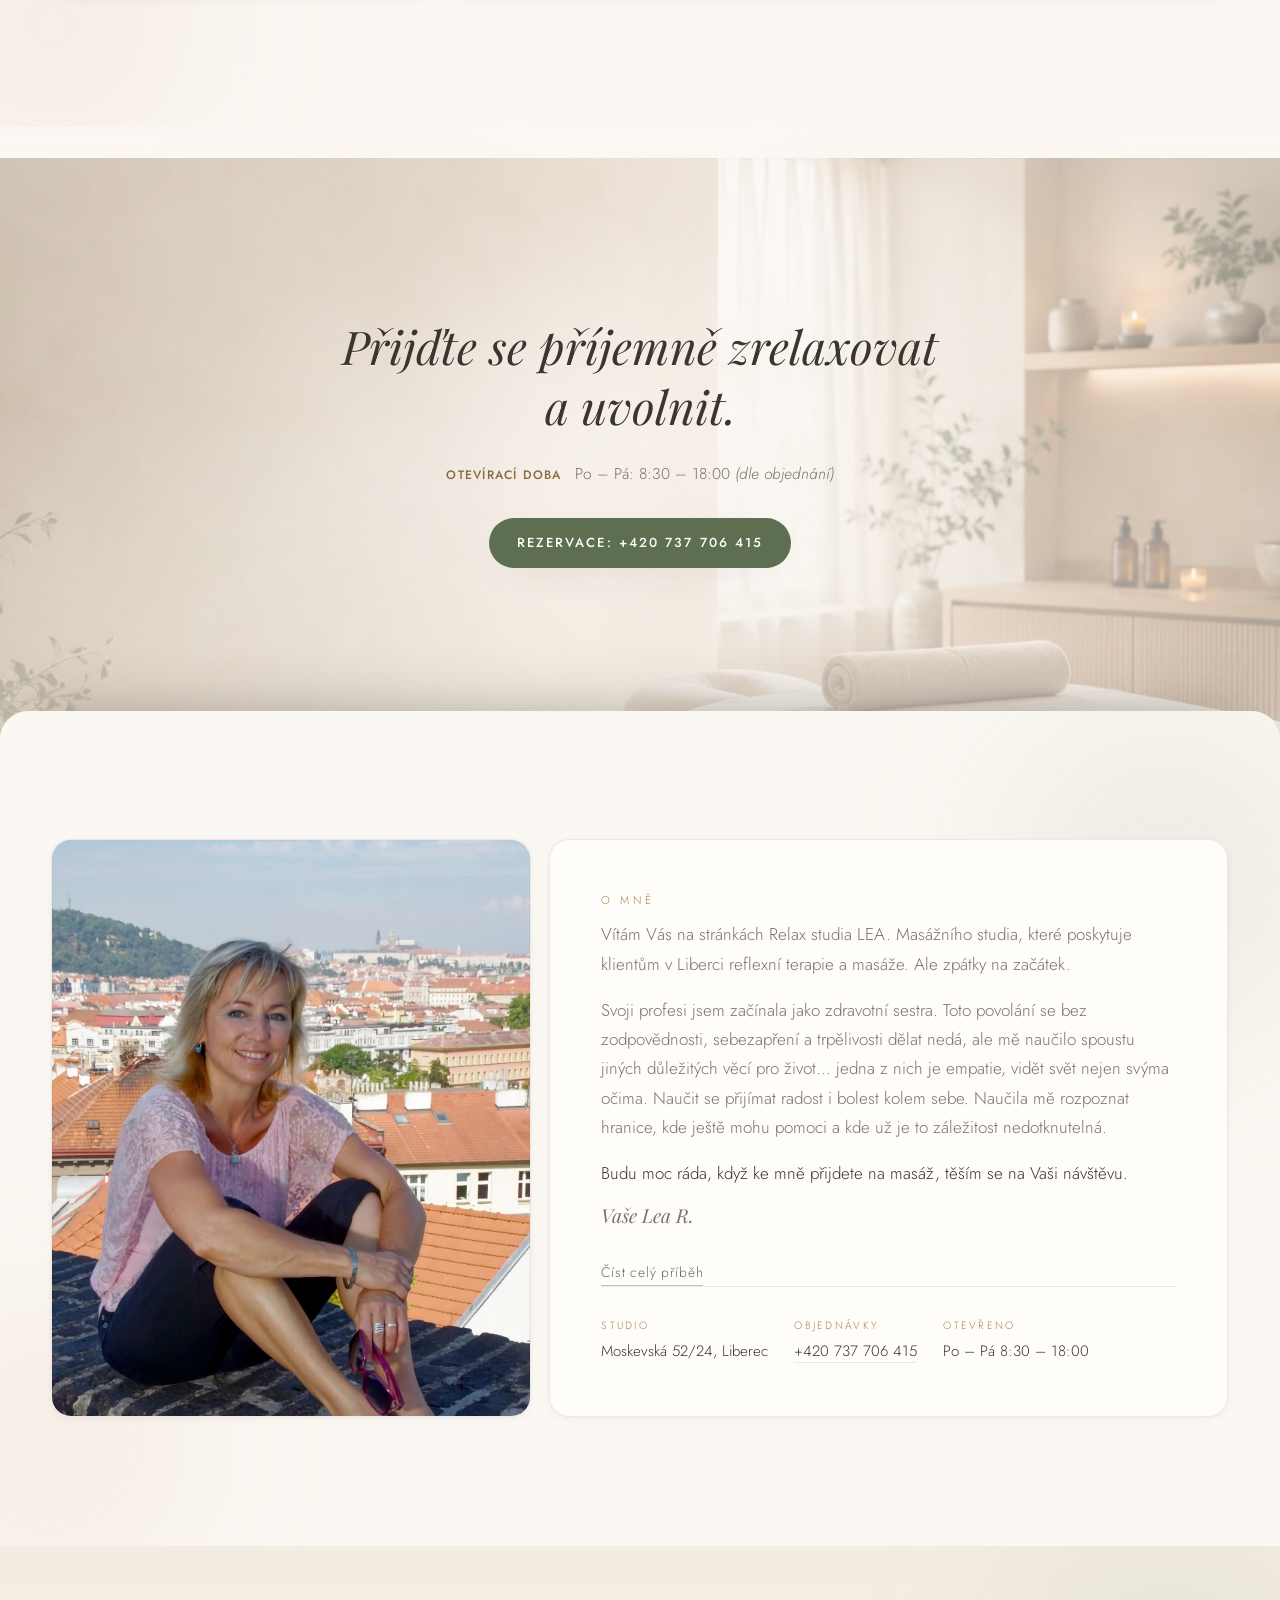
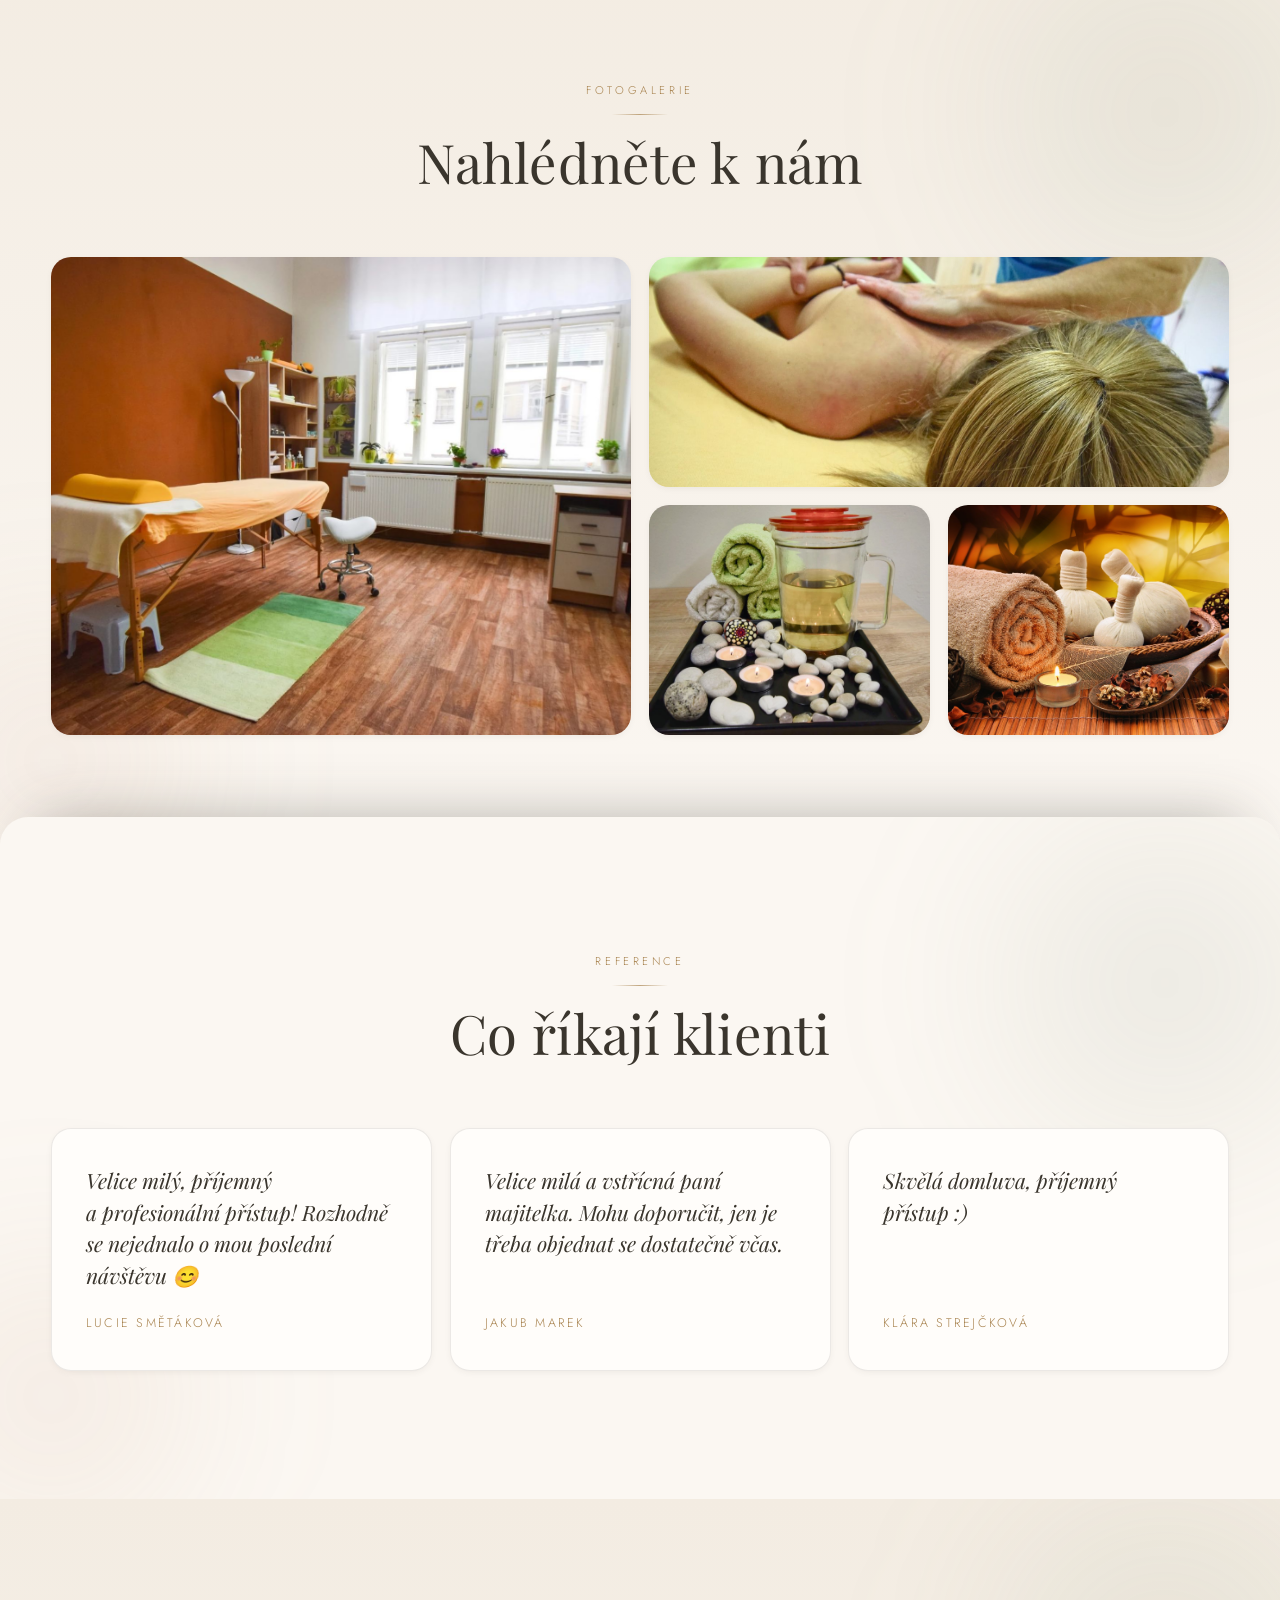
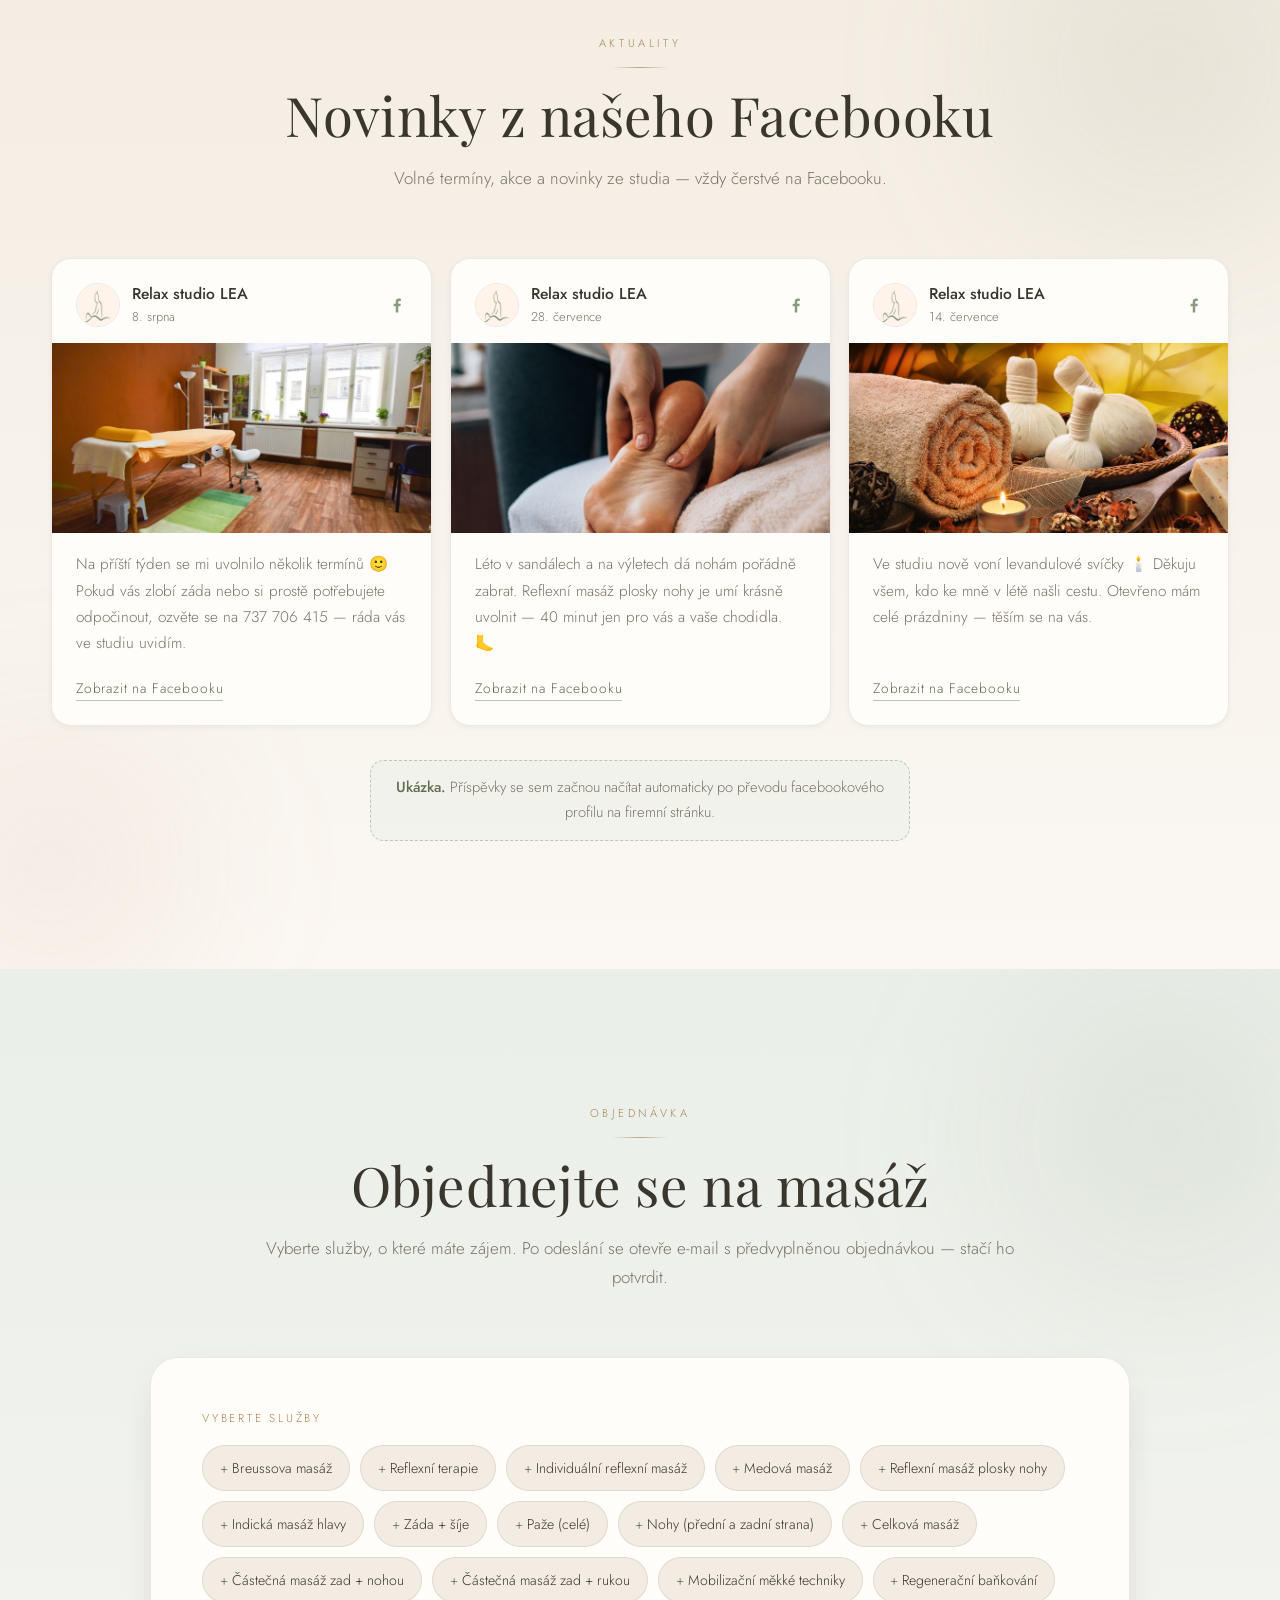
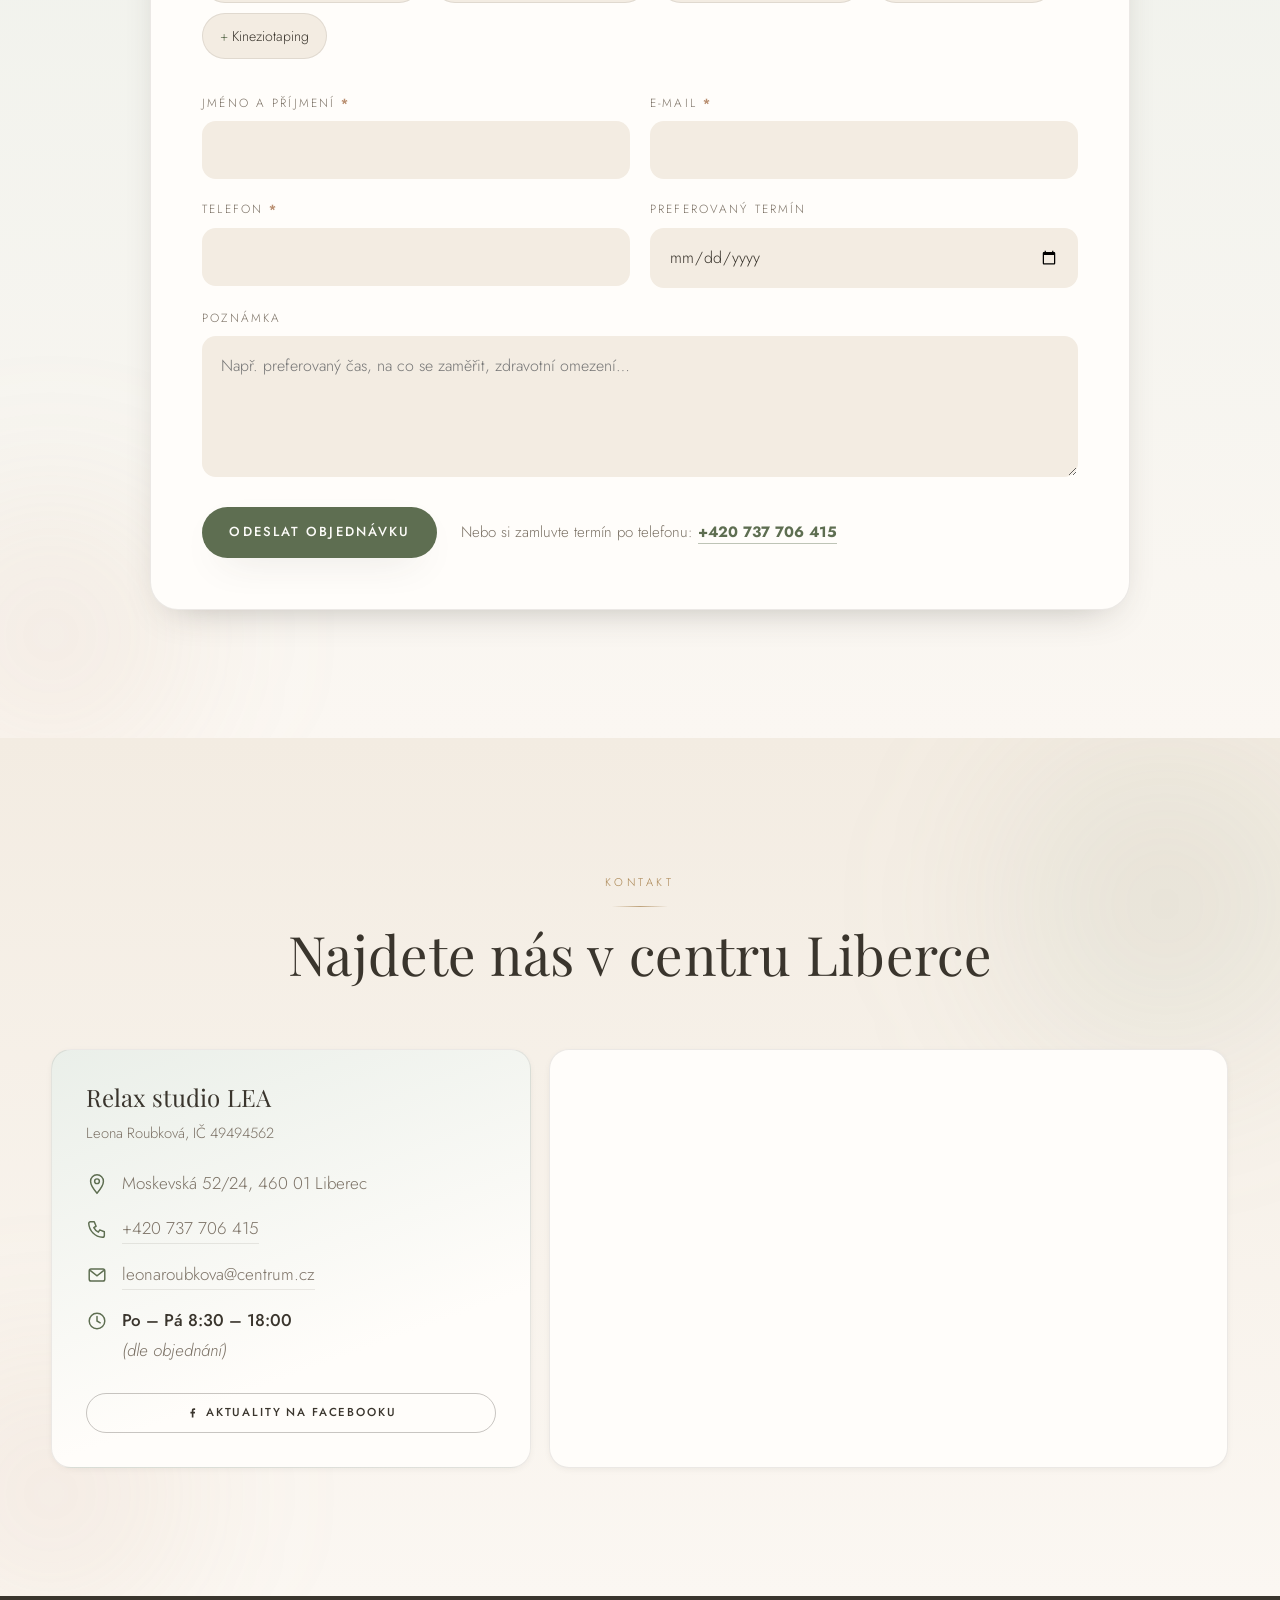
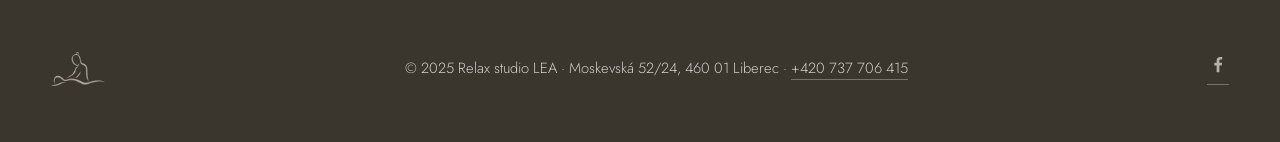
==== commit 8af59902: "O mně: „Vaše Lea R.“ jako podpis pod textem místo nadpisu V bento i bento max. Sekce teď začíná rovn" ====
--- a/web-v2/index.html
+++ b/web-v2/index.html
@@ -9,7 +9,7 @@
 <link rel="preconnect" href="https://fonts.googleapis.com">
 <link rel="preconnect" href="https://fonts.gstatic.com" crossorigin>
 <link href="https://fonts.googleapis.com/css2?family=Playfair+Display:ital,wght@0,400;0,500;0,600;1,400;1,500&family=Jost:wght@300;400;500;600&display=swap" rel="stylesheet">
-<link rel="stylesheet" href="css/style.css?v=8">
+<link rel="stylesheet" href="css/style.css?v=9">
 </head>
 <body>
 
@@ -382,7 +382,6 @@
       </div>
       <div class="about-text c7 reveal-r">
         <span class="kicker">O&nbsp;mně</span>
-        <h2>Vaše Lea&nbsp;R.</h2>
         <p>Vítám Vás na&nbsp;stránkách Relax studia LEA. Masážního studia, které poskytuje klientům v&nbsp;Liberci reflexní terapie a&nbsp;masáže. Ale zpátky na&nbsp;začátek.</p>
         <p>Svoji profesi jsem začínala jako zdravotní sestra. Toto povolání se bez zodpovědnosti, sebezapření a&nbsp;trpělivosti dělat nedá, ale mě naučilo spoustu jiných důležitých věcí pro&nbsp;život… jedna z&nbsp;nich je empatie, vidět svět nejen svýma očima. Naučit se přijímat radost i&nbsp;bolest kolem sebe. Naučila mě rozpoznat hranice, kde ještě mohu pomoci a&nbsp;kde už je to záležitost nedotknutelná.</p>
         <div class="about-rest" id="aboutRest" hidden>
@@ -392,6 +391,7 @@
           <p>Nabyla jsem přesvědčení, že je třeba umět rozvolnit pouta upjatosti, vědění, zkušeností… a&nbsp;naučit se na&nbsp;ničem nelpět… být jako děti. Přijmout život pokorně jako projev bezpodmínečné lásky… jako velký a&nbsp;ne samozřejmý dar, jako lhůtu pro&nbsp;naše zvědomění. Naučit se hrát si, důvěřovat, věřit, tolerovat, radovat se, učit se, zkoumat a&nbsp;žasnout, riskovat a&nbsp;s&nbsp;úžasem očekávat odpověď života. Naučit se věřit, že všechno co se nám děje, má smysl a&nbsp;své důvody. Život jako mozaika nám ne vždy ukáže, kam který dílek patří, ale je otázkou času, kdy všechno zapadne.</p>
         </div>
         <p class="about-invite">Budu moc ráda, když ke&nbsp;mně přijdete na&nbsp;masáž, těším se na&nbsp;Vaši návštěvu.</p>
+        <p class="about-signature">Vaše Lea&nbsp;R.</p>
         <button class="lnk" id="aboutToggle" type="button" aria-expanded="false" aria-controls="aboutRest">Číst celý příběh</button>
         <dl class="about-foot">
           <div><dt>Studio</dt><dd>Moskevská 52/24, Liberec</dd></div>
--- a/web-v2/css/style.css
+++ b/web-v2/css/style.css
@@ -187,7 +187,7 @@
 }
 .head.left{text-align:left;margin-inline:0}
 .kicker{display:inline-block;font-size:.7rem;letter-spacing:.32em;text-transform:uppercase;color:var(--gold);margin-bottom:16px}
-.head h2,.about-text h2{font-size:clamp(2.1rem,4.6vw,3.4rem)}
+.head h2{font-size:clamp(2.1rem,4.6vw,3.4rem)}
 .lead{color:var(--muted);margin-top:18px;font-size:1.06rem}
 
 /* ─────────── bento mřížka ─────────── */
@@ -313,7 +313,6 @@
   display:flex;flex-direction:column;justify-content:flex-start;
 }
 .about-text .kicker{margin-bottom:10px}
-.about-text h2{margin-bottom:22px}
 #aboutToggle{align-self:flex-start;margin-top:10px}
 .about-foot{
   display:grid;grid-template-columns:repeat(3,auto);gap:26px;justify-content:start;
@@ -329,6 +328,7 @@
   color:var(--ink);padding-left:22px;border-left:2px solid var(--sage);
 }
 .about-invite{color:var(--ink)!important;font-size:1.06rem}
+.about-signature{font-family:'Playfair Display',serif;font-style:italic;font-size:1.2rem;color:var(--ink);margin-top:-6px}
 .about-rest{overflow:hidden}
 
 /* ─────────── galerie ─────────── */
